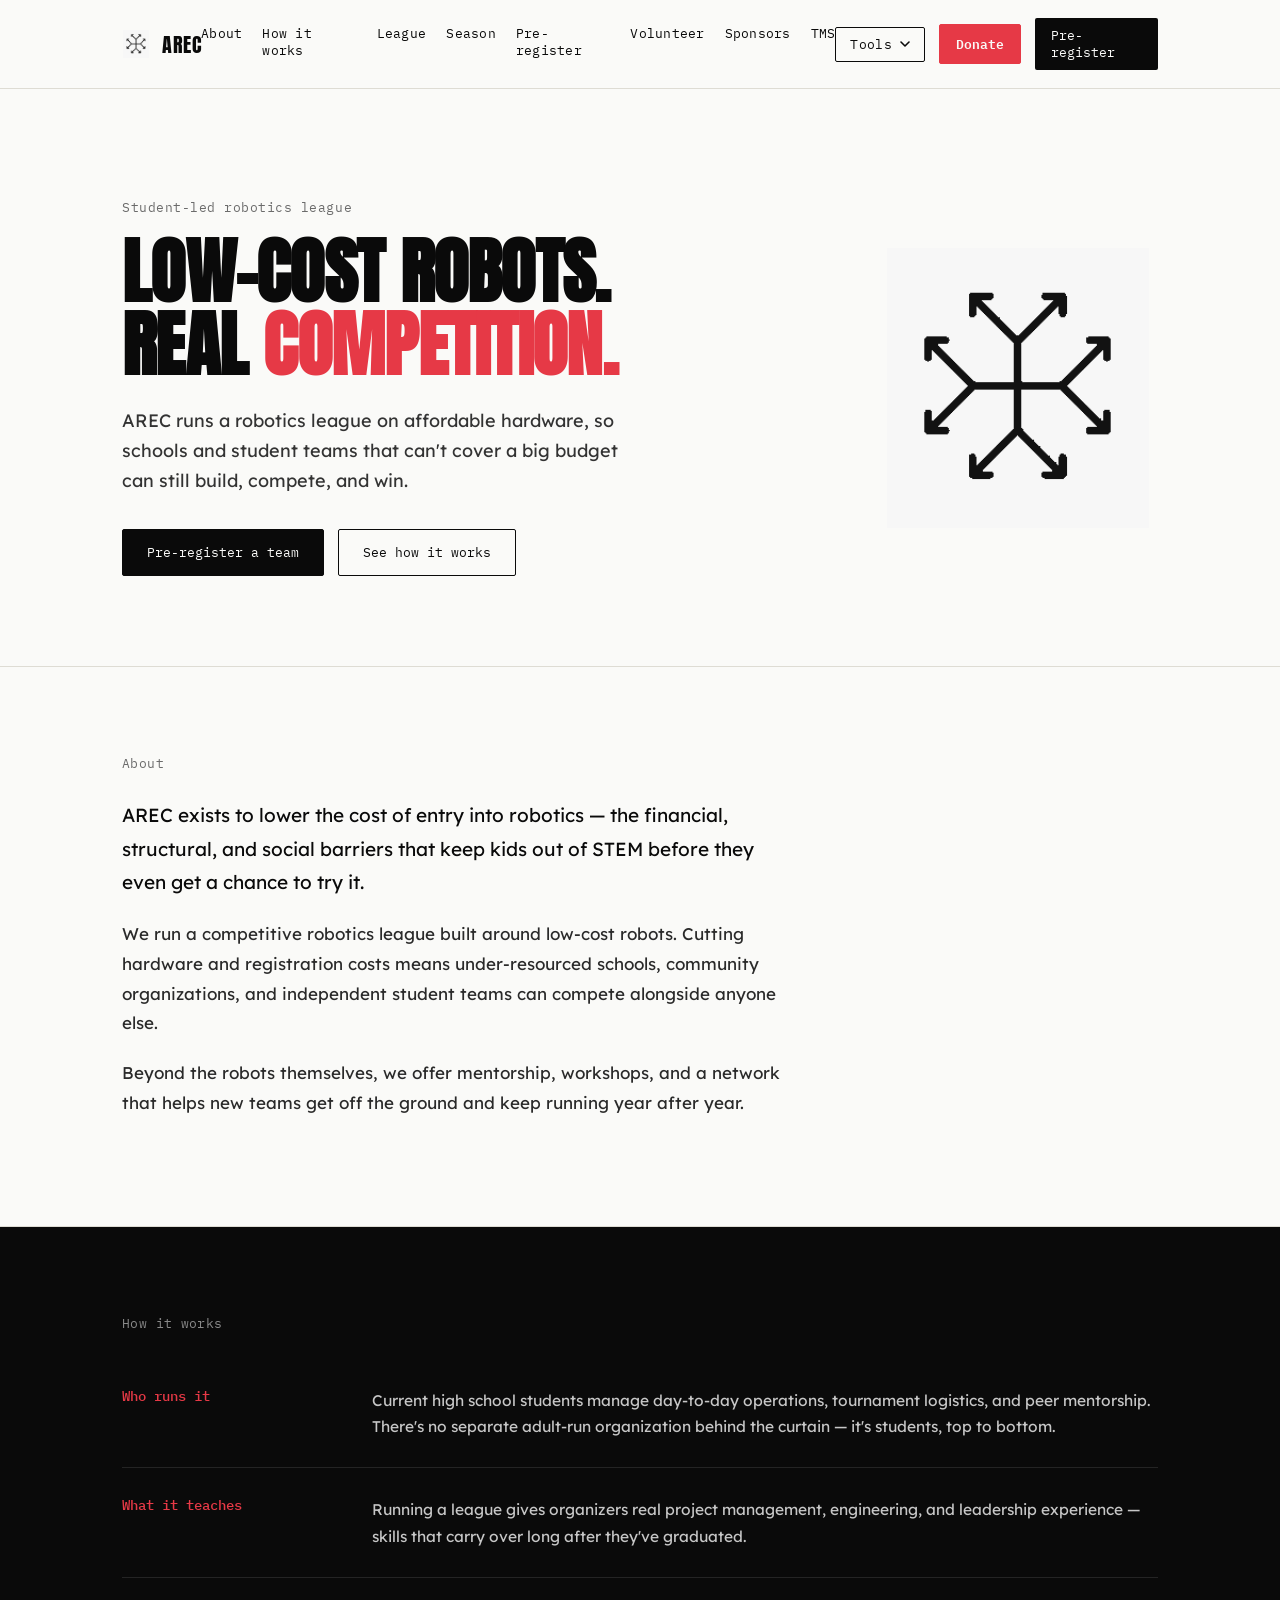
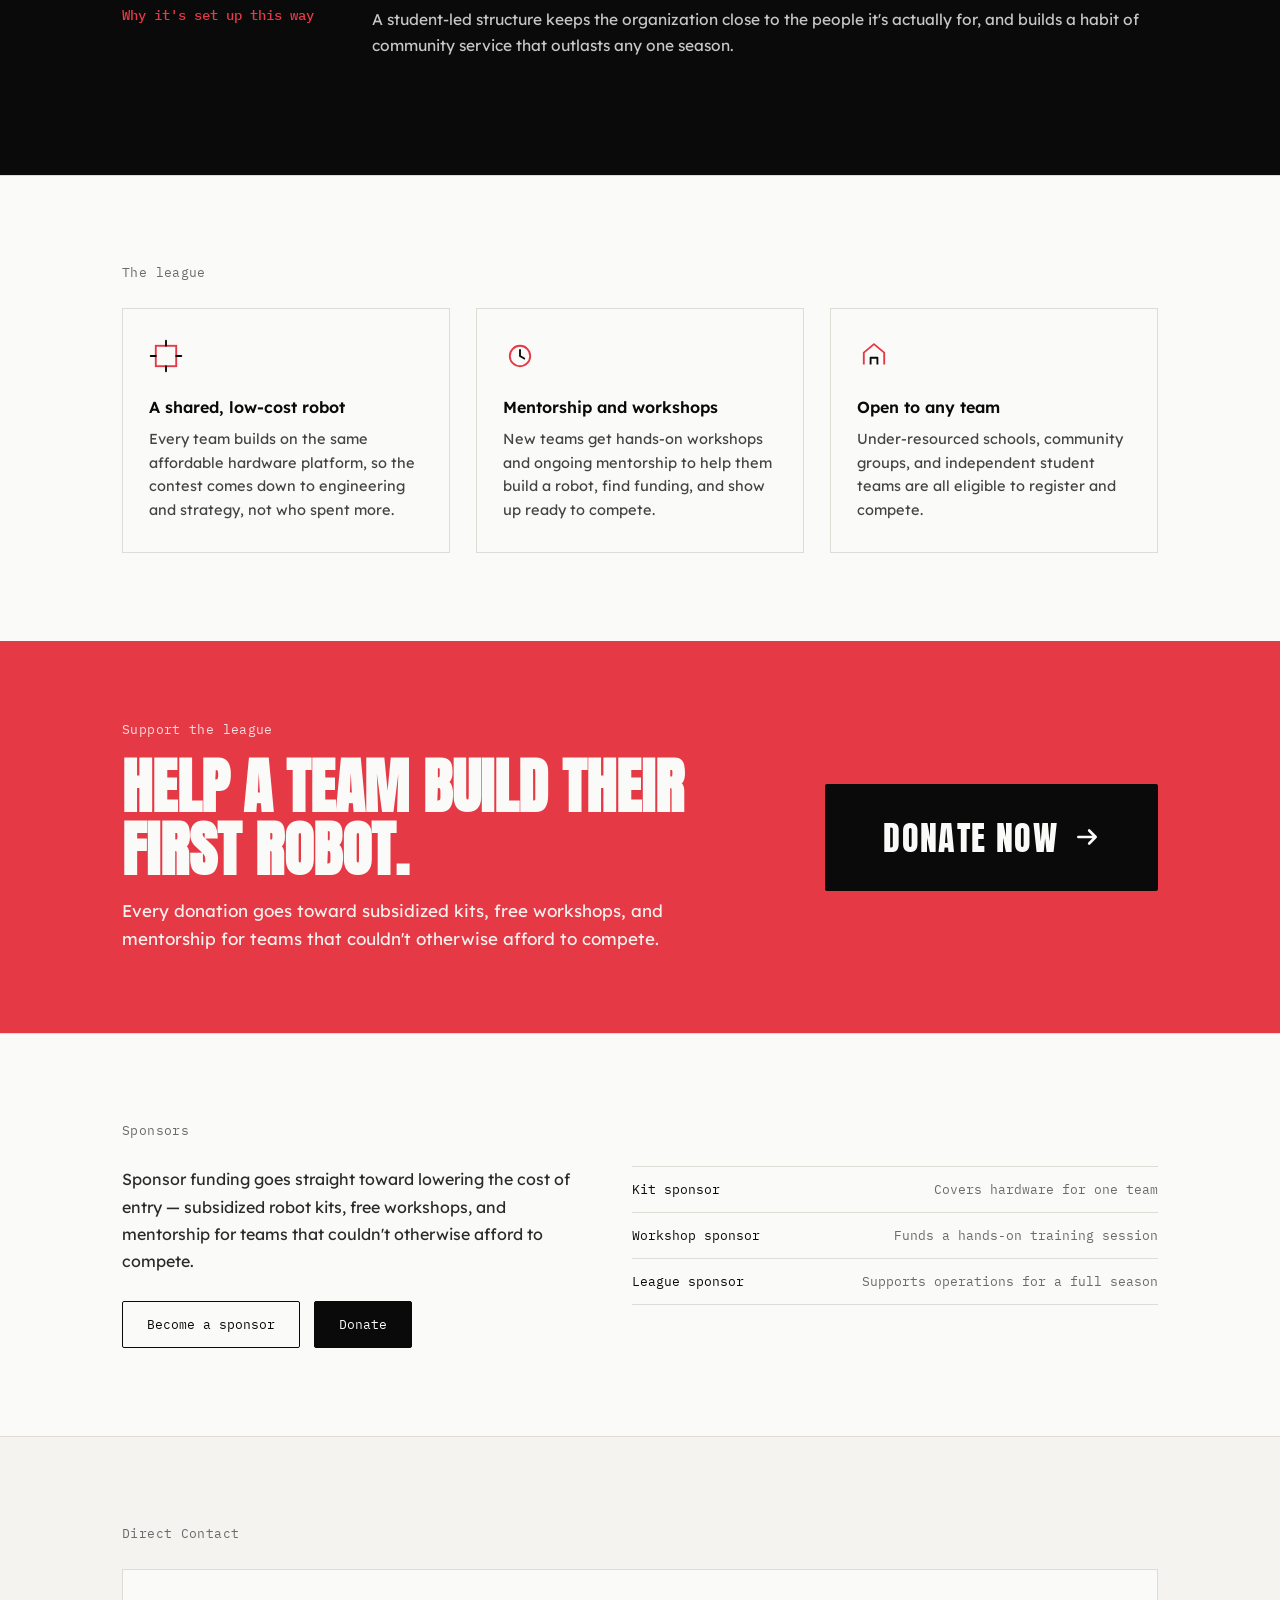
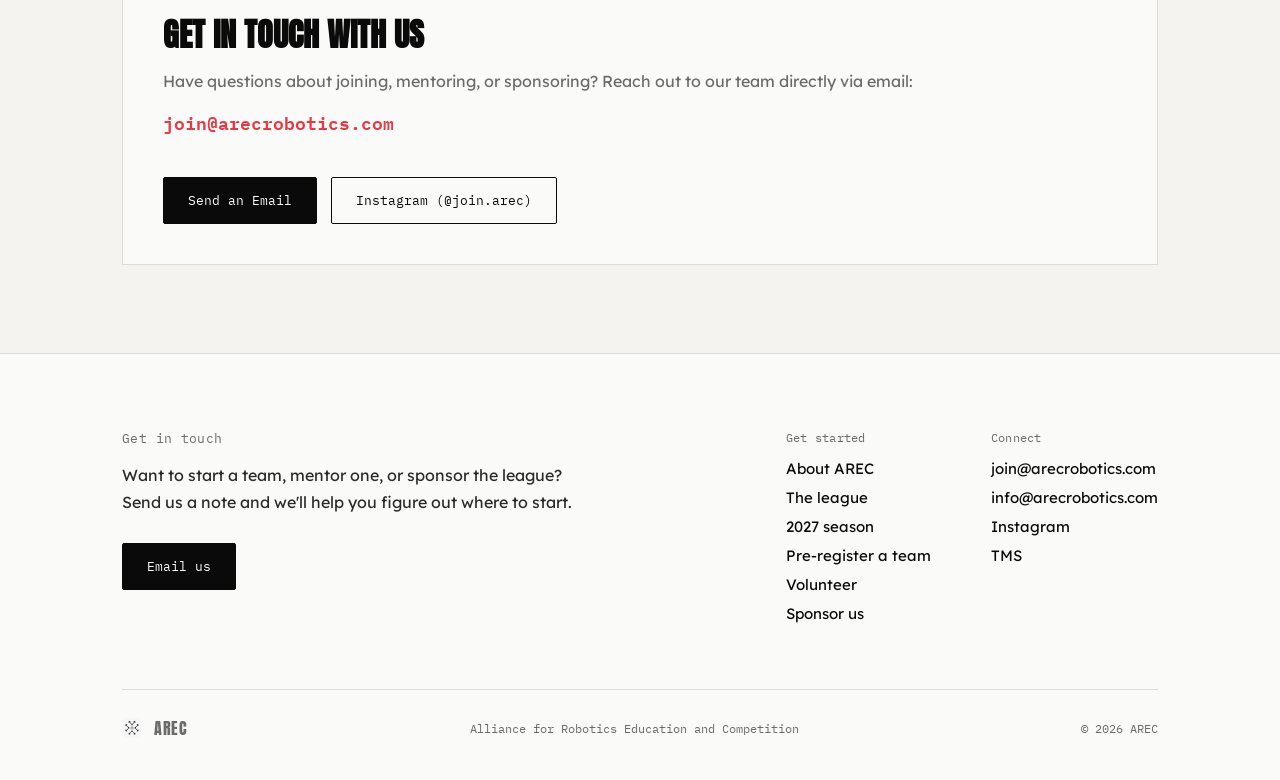
==== index.html @ 063c7ed7 "Website thus far." ====
<!DOCTYPE html>
<html lang="en">
<head>
<meta charset="UTF-8">
<meta name="viewport" content="width=device-width, initial-scale=1.0">
<title>AREC — Alliance for Robotics Education and Competition</title>
<link rel="icon" href="logo.png">
<link rel="preconnect" href="https://fonts.googleapis.com">
<link rel="preconnect" href="https://fonts.gstatic.com" crossorigin>
<link href="https://fonts.googleapis.com/css2?family=Anton&family=IBM+Plex+Mono:wght@400;500;600&family=Lexend:wght@400;500;600;700&display=swap" rel="stylesheet">
<link rel="stylesheet" href="assets/site.css">
</head>
<body>

<header>
  <nav>
    <div class="brand">
      <img src="logo.png" alt="AREC Logo">
      <span>AREC</span>
    </div>
    <div class="navlinks" id="navlinks">
      <a href="#about">About</a>
      <a href="#structure">How it works</a>
      <a href="#league">League</a>
      <a href="game.html">Season</a>
      <a href="register.html">Pre-register</a>
      <a href="volunteer.html">Volunteer</a>
      <a href="#sponsors">Sponsors</a>
      <a href="https://tms.arecrobotics.com/" target="_blank" rel="noopener noreferrer">TMS</a>
    </div>
    <div class="navright">
      <div class="dropdown" id="toolsDropdown">
        <button type="button" class="dropdown-toggle" id="toolsToggle" aria-haspopup="true" aria-expanded="false" aria-controls="toolsMenu">
          Tools
          <svg class="chev" viewBox="0 0 10 10" fill="none" aria-hidden="true"><path d="M1 3l4 4 4-4" stroke="currentColor" stroke-width="1.6" stroke-linecap="round" stroke-linejoin="round"/></svg>
        </button>
        <ul class="dropdown-menu" id="toolsMenu" aria-labelledby="toolsToggle">
          <li>
            <a href="volunteer.html">
              Volunteer with AREC
              <small>volunteer.html</small>
            </a>
          </li>
          <li>
            <a href="https://auth.albt.qzz.io" target="_blank" rel="noopener noreferrer">
              Auth server
              <small>auth.albt.qzz.io</small>
            </a>
          </li>
          <li>
            <a href="https://mail.arecrobotics.com" target="_blank" rel="noopener noreferrer">
              Email
              <small>mail.arecrobotics.com</small>
            </a>
          </li>
          <li>
            <a href="https://hcb.hackclub.com/arec" target="_blank" rel="noopener noreferrer">
              Finances
              <small>HCB!!</small>
            </a>
          </li>
        </ul>
      </div>
      <a class="navdonate" href="https://hcb.hackclub.com/donations/start/arec" target="_blank" rel="noopener noreferrer">Donate</a>
      <a class="navcta" href="register.html">Pre-register</a>
    </div>
    <button type="button" class="navtoggle" id="navToggle" aria-expanded="false" aria-controls="navlinks" aria-label="Menu">
      <svg viewBox="0 0 24 24" fill="none" aria-hidden="true">
        <path class="bar-top" d="M4 8h16" stroke="currentColor" stroke-width="2.2" stroke-linecap="round"/>
        <path class="bar-mid" d="M4 12h16" stroke="currentColor" stroke-width="2.2" stroke-linecap="round"/>
        <path class="bar-bot" d="M4 16h16" stroke="currentColor" stroke-width="2.2" stroke-linecap="round"/>
      </svg>
    </button>
  </nav>
</header>

<section class="hero" style="border-top:none;">
  <div class="hero-content-wrapper">
    <div class="hero-text">
      <div class="kicker">Student-led robotics league</div>
      <h1>Low-cost robots.<br>Real <span class="hl">competition.</span></h1>
      <p>AREC runs a robotics league on affordable hardware, so schools and student teams that can't cover a big budget can still build, compete, and win.</p>
      <div class="cta-row">
        <a href="register.html" class="btn btn-solid">Pre-register a team</a>
        <a href="#league" class="btn btn-outline">See how it works</a>
      </div>
    </div>
    <div class="hero-logo-container">
      <img src="logo.png" alt="AREC Hero Logo">
    </div>
  </div>
</section>

<section id="about">
  <div class="wrap">
    <div class="kicker-sm">About</div>
    <div class="about-copy">
      <p>AREC exists to lower the cost of entry into robotics — the financial, structural, and social barriers that keep kids out of STEM before they even get a chance to try it.</p>
      <p>We run a competitive robotics league built around low-cost robots. Cutting hardware and registration costs means under-resourced schools, community organizations, and independent student teams can compete alongside anyone else.</p>
      <p>Beyond the robots themselves, we offer mentorship, workshops, and a network that helps new teams get off the ground and keep running year after year.</p>
    </div>
  </div>
</section>

<section id="structure" class="structure">
  <div class="wrap">
    <div class="kicker-sm">How it works</div>
    <div class="struct-list">
      <div class="struct-row reveal">
        <h3>Who runs it</h3>
        <p>Current high school students manage day-to-day operations, tournament logistics, and peer mentorship. There's no separate adult-run organization behind the curtain — it's students, top to bottom.</p>
      </div>
      <div class="struct-row reveal">
        <h3>What it teaches</h3>
        <p>Running a league gives organizers real project management, engineering, and leadership experience — skills that carry over long after they've graduated.</p>
      </div>
      <div class="struct-row reveal">
        <h3>Why it's set up this way</h3>
        <p>A student-led structure keeps the organization close to the people it's actually for, and builds a habit of community service that outlasts any one season.</p>
      </div>
    </div>
  </div>
</section>

<section id="league">
  <div class="wrap">
    <div class="kicker-sm">The league</div>
    <div class="league-grid">
      <div class="league-card reveal">
        <svg class="icon" viewBox="0 0 40 40" fill="none"><rect x="8" y="8" width="24" height="24" stroke="#E63946" stroke-width="2.2"/><path d="M20 8V2M20 38v-6M8 20H2M38 20h-6" stroke="#0A0A0A" stroke-width="2.2" stroke-linecap="round"/></svg>
        <h3>A shared, low-cost robot</h3>
        <p>Every team builds on the same affordable hardware platform, so the contest comes down to engineering and strategy, not who spent more.</p>
      </div>
      <div class="league-card reveal">
        <svg class="icon" viewBox="0 0 40 40" fill="none"><circle cx="20" cy="20" r="12" stroke="#E63946" stroke-width="2.2"/><path d="M20 13v7l5 3" stroke="#0A0A0A" stroke-width="2.2" stroke-linecap="round"/></svg>
        <h3>Mentorship and workshops</h3>
        <p>New teams get hands-on workshops and ongoing mentorship to help them build a robot, find funding, and show up ready to compete.</p>
      </div>
      <div class="league-card reveal">
        <svg class="icon" viewBox="0 0 40 40" fill="none"><path d="M8 30V16l12-10 12 10v14" stroke="#E63946" stroke-width="2.2" stroke-linejoin="round"/><path d="M16 30v-8h8v8" stroke="#0A0A0A" stroke-width="2.2" stroke-linejoin="round"/></svg>
        <h3>Open to any team</h3>
        <p>Under-resourced schools, community groups, and independent student teams are all eligible to register and compete.</p>
      </div>
    </div>
  </div>
</section>

<section class="donate-band" id="donate">
  <div class="wrap">
    <div class="donate-inner">
      <div class="donate-copy">
        <div class="kicker-sm">Support the league</div>
        <h2>Help a team build their first robot.</h2>
        <p>Every donation goes toward subsidized kits, free workshops, and mentorship for teams that couldn't otherwise afford to compete.</p>
      </div>
      <a href="https://hcb.hackclub.com/donations/start/arec" target="_blank" rel="noopener noreferrer" class="btn-donate">
        Donate now
        <svg viewBox="0 0 24 24" fill="none" aria-hidden="true"><path d="M4 12h16M14 6l6 6-6 6" stroke="currentColor" stroke-width="2.4" stroke-linecap="round" stroke-linejoin="round"/></svg>
      </a>
    </div>
  </div>
</section>

<section id="sponsors">
  <div class="wrap">
    <div class="kicker-sm">Sponsors</div>
    <div class="sponsor-row">
      <div class="sponsor-copy">
        <p>Sponsor funding goes straight toward lowering the cost of entry — subsidized robot kits, free workshops, and mentorship for teams that couldn't otherwise afford to compete.</p>
        <div class="cta-row">
          <a href="#contact" class="btn btn-outline">Become a sponsor</a>
          <a href="https://hcb.hackclub.com/donations/start/arec" target="_blank" rel="noopener noreferrer" class="btn btn-solid">Donate</a>
        </div>
      </div>
      <ul class="tier-list" style="flex:1;min-width:280px;">
        <li><span>Kit sponsor</span><span>Covers hardware for one team</span></li>
        <li><span>Workshop sponsor</span><span>Funds a hands-on training session</span></li>
        <li><span>League sponsor</span><span>Supports operations for a full season</span></li>
      </ul>
    </div>
  </div>
</section>

<section class="contact-block-section">
  <div class="wrap">
    <div class="kicker-sm">Direct Contact</div>
    <div class="contact-card reveal">
      <div class="contact-card-info">
        <h2>Get in Touch with Us</h2>
        <p>Have questions about joining, mentoring, or sponsoring? Reach out to our team directly via email:</p>
        <div class="contact-email-display">join@arecrobotics.com</div>
      </div>
      <div class="cta-row">
        <a href="mailto:join@arecrobotics.com" class="btn btn-solid">Send an Email</a>
        <a href="https://instagram.com/join.arec" target="_blank" rel="noopener noreferrer" class="btn btn-outline">Instagram (@join.arec)</a>
      </div>
    </div>
  </div>
</section>

<footer id="contact">
  <div class="wrap">
    <div class="foot-top">
      <div class="foot-cta">
        <div class="kicker-sm" style="margin-bottom:0;">Get in touch</div>
        <p>Want to start a team, mentor one, or sponsor the league? Send us a note and we'll help you figure out where to start.</p>
        <div class="cta-row" style="margin-top:26px;">
          <a href="mailto:join@arecrobotics.com" class="btn btn-solid">Email us</a>
        </div>
      </div>
      <div class="foot-links">
        <div class="foot-col">
          <span>Get started</span>
          <a href="#about">About AREC</a>
          <a href="#league">The league</a>
          <a href="game.html">2027 season</a>
          <a href="register.html">Pre-register a team</a>
          <a href="volunteer.html">Volunteer</a>
          <a href="#sponsors">Sponsor us</a>
        </div>
        <div class="foot-col">
          <span>Connect</span>
          <a href="mailto:join@arecrobotics.com">join@arecrobotics.com</a>
          <a href="mailto:info@arecrobotics.com">info@arecrobotics.com</a>
          <a href="https://instagram.com/join.arec" target="_blank" rel="noopener noreferrer">Instagram</a>
          <a href="https://tms.arecrobotics.com/" target="_blank" rel="noopener noreferrer">TMS</a>
        </div>
      </div>
    </div>
    <div class="foot-bottom">
      <div class="brand"><img src="logo.png" alt="AREC Logo" style="width:20px;height:20px;object-fit:contain;"><span style="font-family:var(--display);font-size:16px;">AREC</span></div>
      <span>Alliance for Robotics Education and Competition</span>
      <span>© 2026 AREC</span>
    </div>
  </div>
</footer>

<script>
  // Scroll reveal
  const els = document.querySelectorAll('.reveal');
  const io = new IntersectionObserver((entries)=>{
    entries.forEach(e=>{ if(e.isIntersecting){ e.target.classList.add('in'); io.unobserve(e.target); } });
  }, {threshold:0.15});
  els.forEach(el=>io.observe(el));

  // Volunteer dropdown
  (function(){
    const dd = document.getElementById('toolsDropdown');
    const toggle = document.getElementById('toolsToggle');
    if(!dd || !toggle) return;

    function setOpen(open){
      dd.classList.toggle('open', open);
      toggle.setAttribute('aria-expanded', String(open));
    }

    toggle.addEventListener('click', function(e){
      e.stopPropagation();
      setOpen(!dd.classList.contains('open'));
    });

    // Open on hover for mouse users
    dd.addEventListener('mouseenter', function(){
      if(window.matchMedia('(hover: hover)').matches) setOpen(true);
    });
    dd.addEventListener('mouseleave', function(){
      if(window.matchMedia('(hover: hover)').matches) setOpen(false);
    });

    // Close on outside click
    document.addEventListener('click', function(e){
      if(!dd.contains(e.target)) setOpen(false);
    });

    // Close on Escape, return focus to the button
    document.addEventListener('keydown', function(e){
      if(e.key === 'Escape' && dd.classList.contains('open')){
        setOpen(false);
        toggle.focus();
      }
    });

    // Close when focus leaves the dropdown (keyboard tabbing)
    dd.addEventListener('focusout', function(e){
      if(!dd.contains(e.relatedTarget)) setOpen(false);
    });
  })();

  // Mobile nav toggle
  (function(){
    const btn = document.getElementById('navToggle');
    const links = document.getElementById('navlinks');
    if(!btn || !links) return;
    function setOpen(open){
      links.classList.toggle('open', open);
      btn.setAttribute('aria-expanded', String(open));
    }
    btn.addEventListener('click', function(e){
      e.stopPropagation();
      setOpen(!links.classList.contains('open'));
    });
    document.addEventListener('click', function(e){
      if(!links.contains(e.target) && !btn.contains(e.target)) setOpen(false);
    });
    document.addEventListener('keydown', function(e){
      if(e.key === 'Escape' && links.classList.contains('open')){
        setOpen(false);
        btn.focus();
      }
    });
    links.addEventListener('click', function(e){
      if(e.target.closest('a')) setOpen(false);
    });
  })();
</script>

</body>
</html>
---- assets/site.css ----
/* AREC — shared site styles
   Extracted from the original inline <style> in index.html so every page uses one design system. */

:root{
  --ink:#0A0A0A;
  --paper:#FAFAF8;
  --accent:#E63946;
  --accent-dim:#B51A24;
  --grey:#6B6B6B;
  --line:#DEDCD4;
  --mono: 'IBM Plex Mono', monospace;
  --display: 'Anton', sans-serif;
  --body: 'Lexend', sans-serif;
}
*{margin:0;padding:0;box-sizing:border-box;}
html{scroll-behavior:smooth;}
body{
  background:var(--paper);
  color:var(--ink);
  font-family:var(--body);
  overflow-x:hidden;
}
a{color:inherit;text-decoration:none;}
::selection{background:var(--accent);color:var(--paper);}

@media (prefers-reduced-motion: reduce){
  *{animation-duration:0.01ms !important; animation-iteration-count:1 !important; transition-duration:0.01ms !important; scroll-behavior:auto !important;}
}

.wrap{max-width:1100px;margin:0 auto;padding:0 32px;}

header{
  position:sticky;top:0;z-index:50;
  background:rgba(250,250,248,0.9);
  backdrop-filter:blur(8px);
  border-bottom:1px solid var(--line);
}
nav{
  display:flex;align-items:center;justify-content:space-between;
  padding:18px 32px;max-width:1100px;margin:0 auto;
}
.brand{display:flex;align-items:center;gap:12px;}
.brand img{width:28px;height:28px;object-fit:contain;}
.brand span{font-family:var(--display);font-size:20px;letter-spacing:0.5px;}
.navlinks{display:flex;gap:20px;font-family:var(--mono);font-size:13px;letter-spacing:0.02em;}
.navlinks a{position:relative;padding-bottom:4px;}
.navlinks a::after{content:"";position:absolute;left:0;bottom:0;width:0;height:2px;background:var(--accent);transition:width .25s ease;}
.navlinks a:hover::after{width:100%;}
.navlinks a[aria-current="page"]{color:var(--accent-dim);}
.navlinks a[aria-current="page"]::after{width:100%;background:var(--accent);}
.navlinks a:focus-visible, a:focus-visible, button:focus-visible{outline:2px solid var(--accent);outline-offset:3px;}
.navright{display:flex;align-items:center;gap:14px;}
.navcta{
  font-family:var(--mono);font-size:13px;
  background:var(--ink);color:var(--paper);padding:9px 16px;border-radius:2px;
  transition:background .2s ease;
}
.navcta:hover{background:var(--accent);}
.navdonate{
  font-family:var(--mono);font-size:13px;font-weight:600;
  background:var(--accent);color:var(--paper);
  border:1px solid var(--accent);border-radius:2px;
  padding:8px 16px;
  transition:background .2s ease, border-color .2s ease;
}
.navdonate:hover{background:var(--accent-dim);border-color:var(--accent-dim);}

/* Volunteer dropdown */
.dropdown{position:relative;}
.dropdown-toggle{
  font-family:var(--mono);font-size:13px;letter-spacing:0.02em;
  background:transparent;color:var(--ink);
  border:1px solid var(--ink);border-radius:2px;
  padding:8px 14px;cursor:pointer;
  display:inline-flex;align-items:center;gap:8px;
  transition:border-color .2s ease, color .2s ease;
}
.dropdown-toggle:hover,
.dropdown.open .dropdown-toggle{border-color:var(--accent);color:var(--accent-dim);}
.dropdown-toggle .chev{
  width:10px;height:10px;transition:transform .2s ease;
}
.dropdown.open .dropdown-toggle .chev{transform:rotate(180deg);}
.dropdown-menu{
  position:absolute;right:0;top:calc(100% + 8px);
  min-width:230px;list-style:none;
  background:var(--paper);
  border:1px solid var(--line);border-radius:2px;
  box-shadow:0 12px 28px rgba(10,10,10,0.1);
  padding:6px 0;
  opacity:0;visibility:hidden;transform:translateY(-6px);
  transition:opacity .2s ease, transform .2s ease, visibility .2s;
  z-index:60;
}
.dropdown.open .dropdown-menu{opacity:1;visibility:visible;transform:translateY(0);}
.dropdown-menu a{
  display:block;padding:12px 18px;
  font-family:var(--mono);font-size:13px;
  transition:background .15s ease, color .15s ease;
}
.dropdown-menu a small{
  display:block;margin-top:3px;
  font-size:11.5px;color:var(--grey);
}
.dropdown-menu a:hover,
.dropdown-menu a:focus-visible{background:var(--ink);color:var(--paper);outline-offset:-2px;}
.dropdown-menu a:hover small,
.dropdown-menu a:focus-visible small{color:#bdbdbd;}

/* Mobile nav toggle */
.navtoggle{
  display:none;
  background:transparent;color:var(--ink);
  border:1px solid var(--ink);border-radius:2px;
  padding:9px 10px;cursor:pointer;line-height:0;
  transition:border-color .2s ease, color .2s ease;
}
.navtoggle:hover{border-color:var(--accent);color:var(--accent-dim);}
.navtoggle svg{width:18px;height:18px;}
.navtoggle svg path{transform-origin:center;transition:transform .2s ease, opacity .2s ease;}
.navtoggle[aria-expanded="true"] svg .bar-mid{opacity:0;}
.navtoggle[aria-expanded="true"] svg .bar-top{transform:translateY(5px) rotate(45deg);}
.navtoggle[aria-expanded="true"] svg .bar-bot{transform:translateY(-5px) rotate(-45deg);}

@media (max-width:980px){
  .navlinks{gap:18px;font-size:12px;}
}
@media (max-width:820px){
  nav{justify-content:flex-start;gap:10px;}
  .navright{margin-left:auto;}
  .navlinks{
    display:none;
    position:absolute;top:100%;left:0;right:0;
    flex-direction:column;gap:0;
    background:var(--paper);
    border-bottom:1px solid var(--line);
    box-shadow:0 14px 26px rgba(10,10,10,0.09);
    padding:4px 0;
    z-index:55;
  }
  .navlinks.open{display:flex;}
  .navlinks a{padding:15px 24px;font-size:13.5px;border-bottom:1px solid var(--line);}
  .navlinks a:last-child{border-bottom:none;}
  .navlinks a::after{display:none;}
  .navlinks a[aria-current="page"]{background:#f1efe9;}
  .navtoggle{display:inline-flex;align-items:center;justify-content:center;}
}
@media (max-width:520px){
  nav{padding:14px 18px;}
  .navright{gap:8px;}
  .navcta{padding:8px 12px;}
  .dropdown-toggle{padding:7px 10px;}
  .navdonate{display:none;}
}

.hero{
  position:relative;
  padding:110px 32px 90px;
  display:flex;align-items:center;justify-content:space-between;gap:60px;
  max-width:1100px;margin:0 auto;
  overflow:hidden;
}
.hero-content-wrapper {
  display: flex;
  align-items: center;
  justify-content: space-between;
  gap: 50px;
  width: 100%;
}
.hero-text{max-width:600px;position:relative;z-index:2;}
.hero-logo-container {
  display: flex;
  align-items: center;
  justify-content: center;
  flex-shrink: 0;
}
.hero-logo-container img {
  width: 280px;
  height: 280px;
  object-fit: contain;
}
.kicker{
  font-family:var(--mono);font-size:13px;letter-spacing:.04em;
  color:var(--grey);margin-bottom:20px;
}
h1{
  font-family:var(--display);
  font-size:clamp(38px,5.6vw,72px);
  line-height:1.02;
  letter-spacing:-0.01em;
  text-transform:uppercase;
  margin-bottom:24px;
}
h1 .hl{color:var(--accent);}
.hero p{font-size:18px;line-height:1.65;color:#333;max-width:500px;margin-bottom:34px;}
.cta-row{display:flex;gap:14px;flex-wrap:wrap;}
.btn{
  font-family:var(--mono);font-size:13px;
  padding:14px 24px;border-radius:2px;display:inline-flex;align-items:center;gap:10px;
  transition:transform .2s ease, background .2s ease, color .2s ease, border-color .2s ease;
  border:1px solid var(--ink);
}
.btn-solid{background:var(--ink);color:var(--paper);}
.btn-solid:hover{background:var(--accent);border-color:var(--accent);}
.btn-outline{background:transparent;color:var(--ink);}
.btn-outline:hover{border-color:var(--accent);color:var(--accent-dim);}

@media (max-width:900px){
  .hero-content-wrapper{flex-direction:column;align-items:flex-start;}
  .hero{padding-top:70px;}
  .hero-logo-container img{width:180px;height:180px;}
}

section{padding:88px 0;border-top:1px solid var(--line);}
.kicker-sm{
  font-family:var(--mono);font-size:12.5px;letter-spacing:.03em;color:var(--grey);
  margin-bottom:28px;
}

.about-copy p{font-size:17px;line-height:1.75;color:#2a2a2a;margin-bottom:20px;max-width:680px;}
.about-copy p:first-child{font-size:19px;color:var(--ink);}

.structure{background:var(--ink);color:var(--paper);}
.structure .kicker-sm{color:#8a8a8a;}
.struct-list{display:flex;flex-direction:column;gap:0;}
.struct-row{
  display:grid;grid-template-columns:220px 1fr;gap:30px;
  padding:28px 0;border-top:1px solid #242424;
}
.struct-row:first-child{border-top:none;}
.struct-row h3{font-family:var(--mono);font-size:14px;color:var(--accent);font-weight:500;}
.struct-row p{font-size:15.5px;line-height:1.7;color:#c7c7c7;}
@media (max-width:700px){.struct-row{grid-template-columns:1fr;gap:10px;}}

.league-grid{display:grid;grid-template-columns:repeat(3,1fr);gap:26px;}
.league-card{
  border:1px solid var(--line);padding:30px 26px;position:relative;
  transition:border-color .2s ease, transform .2s ease;
}
.league-card:hover{border-color:var(--accent);transform:translateY(-3px);}
.league-card .icon{width:34px;height:34px;margin-bottom:20px;}
.league-card h3{font-weight:600;font-size:16px;margin-bottom:10px;}
.league-card p{font-size:14.5px;line-height:1.65;color:#444;}
@media (max-width:900px){.league-grid{grid-template-columns:1fr;}}

.sponsor-row{
  display:flex;justify-content:space-between;align-items:flex-start;gap:50px;flex-wrap:wrap;
}
.sponsor-copy{max-width:460px;}
.sponsor-copy p{font-size:16px;line-height:1.7;color:#2a2a2a;margin-bottom:26px;}
.tier-list{font-family:var(--mono);font-size:13px;}
.tier-list li{list-style:none;padding:14px 0;border-top:1px solid var(--line);display:flex;justify-content:space-between;gap:20px;}
.tier-list li:last-child{border-bottom:1px solid var(--line);}
.tier-list span:last-child{color:var(--grey);text-align:right;}

/* Big donate band */
.donate-band{
  background:var(--accent);color:var(--paper);
  border-top:none;padding:80px 0;
}
.donate-inner{
  display:flex;align-items:center;justify-content:space-between;gap:40px;flex-wrap:wrap;
}
.donate-copy{max-width:600px;}
.donate-copy .kicker-sm{color:rgba(250,250,248,0.85);margin-bottom:18px;}
.donate-copy h2{
  font-family:var(--display);
  font-size:clamp(36px,5vw,60px);
  line-height:1.05;text-transform:uppercase;
  margin-bottom:16px;
}
.donate-copy p{font-size:17px;line-height:1.65;color:rgba(250,250,248,0.95);}
.btn-donate{
  font-family:var(--display);
  font-size:clamp(24px,3vw,34px);
  letter-spacing:0.04em;text-transform:uppercase;
  background:var(--ink);color:var(--paper);
  border:2px solid var(--ink);border-radius:2px;
  padding:26px 56px;
  display:inline-flex;align-items:center;gap:16px;
  transition:background .2s ease, color .2s ease, transform .2s ease;
}
.btn-donate:hover{background:var(--paper);color:var(--ink);border-color:var(--paper);transform:translateY(-3px);}
.btn-donate:focus-visible{outline:3px solid var(--paper);outline-offset:4px;}
.btn-donate svg{width:26px;height:26px;transition:transform .2s ease;}
.btn-donate:hover svg{transform:translateX(4px);}
@media (max-width:700px){
  .donate-band{padding:60px 0;}
  .btn-donate{width:100%;justify-content:center;padding:22px 24px;}
}

/* Contact Block Styling */
.contact-block-section {
  background: #f4f3ef;
}
.contact-card {
  border: 1px solid var(--line);
  background: var(--paper);
  padding: 40px;
  display: flex;
  justify-content: space-between;
  align-items: center;
  gap: 40px;
  flex-wrap: wrap;
}
.contact-card-info h2 {
  font-family: var(--display);
  font-size: 32px;
  text-transform: uppercase;
  margin-bottom: 12px;
}
.contact-card-info p {
  font-size: 16px;
  color: var(--grey);
  margin-bottom: 16px;
}
.contact-email-display {
  font-family: var(--mono);
  font-size: 18px;
  font-weight: 600;
  color: var(--accent);
}

footer{border-top:1px solid var(--line);padding:76px 0 40px;}
.foot-top{display:flex;justify-content:space-between;gap:40px;flex-wrap:wrap;margin-bottom:56px;}
.foot-cta{max-width:520px;}
.foot-cta p{margin-top:16px;font-size:16px;line-height:1.7;color:#2a2a2a;max-width:460px;}
.foot-links{display:flex;gap:60px;flex-wrap:wrap;}
.foot-col span{font-family:var(--mono);font-size:12px;color:var(--grey);letter-spacing:.02em;display:block;margin-bottom:14px;}
.foot-col a{display:block;font-size:15px;margin-bottom:10px;}
.foot-col a:hover{color:var(--accent-dim);}
.foot-bottom{
  display:flex;justify-content:space-between;align-items:center;flex-wrap:wrap;gap:14px;
  padding-top:26px;border-top:1px solid var(--line);
  font-family:var(--mono);font-size:12px;color:var(--grey);
}

.reveal{opacity:0;transform:translateY(16px);transition:opacity .6s ease, transform .6s ease;}
.reveal.in{opacity:1;transform:translateY(0);}

/* ============================================================
   SUBPAGE SHARED COMPONENTS
   ============================================================ */

.page-hero{
  padding:84px 0 64px;
  border-top:none;
}
.page-hero h1{
  font-size:clamp(34px,5vw,60px);
  margin-bottom:22px;
}
.page-hero .lede{
  font-size:18px;line-height:1.7;color:#333;max-width:660px;margin-bottom:32px;
}
.page-hero .lede strong{color:var(--ink);}
.page-meta{
  display:flex;gap:34px;flex-wrap:wrap;
  font-family:var(--mono);font-size:12.5px;color:var(--grey);
  margin-top:26px;
}
.page-meta b{color:var(--accent);font-weight:600;}

/* Section headings on subpages */
.sec-title{
  font-family:var(--display);
  font-size:clamp(28px,3.4vw,42px);
  text-transform:uppercase;line-height:1.08;margin-bottom:14px;
}
.sec-lede{font-size:16.5px;line-height:1.7;color:#333;max-width:660px;margin-bottom:36px;}

/* Two-column split used by several subpages */
.split{
  display:grid;grid-template-columns:1fr 1fr;gap:60px;align-items:start;
}
.split.narrow-left{grid-template-columns:0.85fr 1.15fr;}
@media (max-width:880px){
  .split,.split.narrow-left{grid-template-columns:1fr;gap:34px;}
}

/* Card panel */
.panel{
  border:1px solid var(--line);
  background:var(--paper);
  padding:34px 30px;
}
.panel h3{font-size:17px;font-weight:600;margin-bottom:10px;}
.panel p{font-size:14.5px;line-height:1.7;color:#444;}
.panel .panel-tag{
  font-family:var(--mono);font-size:11.5px;letter-spacing:.04em;
  color:var(--accent);text-transform:uppercase;display:block;margin-bottom:12px;
}

/* Numbered steps */
.steps{counter-reset:step;display:flex;flex-direction:column;gap:0;}
.step{
  counter-increment:step;
  display:grid;grid-template-columns:86px 1fr;gap:26px;
  padding:32px 0;border-top:1px solid var(--line);
}
.step:first-child{border-top:none;padding-top:0;}
.step-num{
  font-family:var(--display);
  font-size:52px;line-height:1;color:var(--line);
  transition:color .25s ease;
}
.step:hover .step-num{color:var(--accent);}
.step h3{font-size:19px;font-weight:600;margin-bottom:10px;}
.step p{font-size:15.5px;line-height:1.7;color:#333;max-width:640px;margin-bottom:16px;}
.step .step-actions{display:flex;gap:12px;flex-wrap:wrap;}
.step code{
  font-family:var(--mono);font-size:13.5px;background:#f1efe9;
  padding:2px 7px;border-radius:2px;color:var(--accent-dim);
}
@media (max-width:640px){
  .step{grid-template-columns:1fr;gap:10px;}
  .step-num{font-size:40px;}
}

/* Callout / note box */
.note{
  border:1px solid var(--line);
  border-left:3px solid var(--accent);
  background:#f4f3ef;
  padding:22px 26px;
  font-size:14.5px;line-height:1.7;color:#2a2a2a;
}
.note strong{font-family:var(--mono);font-size:12.5px;color:var(--accent-dim);display:block;margin-bottom:7px;letter-spacing:.03em;}

/* Timeline */
.timeline{position:relative;padding-left:0;}
.timeline::before{
  content:"";position:absolute;left:93px;top:8px;bottom:8px;width:1px;background:var(--line);
}
.tl-item{
  position:relative;display:grid;grid-template-columns:78px 1fr;gap:36px;
  padding:26px 0;
}
.tl-date{
  font-family:var(--mono);font-size:13px;font-weight:600;color:var(--accent);
  padding-top:3px;text-align:right;letter-spacing:.02em;
}
.tl-dot{
  position:absolute;left:88px;top:34px;width:11px;height:11px;border-radius:50%;
  background:var(--paper);border:2px solid var(--accent);
}
.tl-body h3{font-size:17.5px;font-weight:600;margin-bottom:8px;}
.tl-body p{font-size:15px;line-height:1.7;color:#3a3a3a;max-width:620px;}
.tl-body .tl-badge{
  display:inline-block;font-family:var(--mono);font-size:11px;letter-spacing:.04em;
  text-transform:uppercase;border:1px solid var(--line);padding:4px 9px;border-radius:2px;
  color:var(--grey);margin-bottom:12px;
}
.tl-item.is-key .tl-badge{border-color:var(--accent);color:var(--accent);}
.tl-item.is-key .tl-dot{background:var(--accent);}
@media (max-width:760px){
  .timeline::before{left:6px;}
  .tl-dot{left:1px;top:34px;}
  .tl-item{grid-template-columns:1fr;gap:8px;padding-left:28px;}
  .tl-date{text-align:left;}
}

/* Role grid */
.role-grid{display:grid;grid-template-columns:repeat(3,1fr);gap:20px;}
.role-grid.two{grid-template-columns:repeat(2,1fr);}
.role-card{
  border:1px solid var(--line);padding:26px 24px;
  transition:border-color .2s ease, transform .2s ease;
}
.role-card:hover{border-color:var(--accent);transform:translateY(-3px);}
.role-card h4{font-size:15.5px;font-weight:600;margin-bottom:8px;}
.role-card p{font-size:13.5px;line-height:1.65;color:#444;}
.role-card .role-tag{
  font-family:var(--mono);font-size:10.5px;letter-spacing:.05em;text-transform:uppercase;
  color:var(--accent);display:block;margin-bottom:10px;
}
@media (max-width:900px){.role-grid,.role-grid.two{grid-template-columns:1fr;}}

/* List of quick facts */
.fact-list{display:flex;flex-direction:column;}
.fact-list li{
  list-style:none;display:flex;justify-content:space-between;gap:24px;flex-wrap:wrap;
  padding:15px 0;border-top:1px solid var(--line);font-family:var(--mono);font-size:13px;
}
.fact-list li:last-child{border-bottom:1px solid var(--line);}
.fact-list li span:last-child{color:var(--grey);text-align:right;}

/* CTA strip under subpages */
.strip{
  background:var(--ink);color:var(--paper);border-top:none;padding:72px 0;
}
.strip-inner{display:flex;align-items:center;justify-content:space-between;gap:40px;flex-wrap:wrap;}
.strip-copy{max-width:560px;}
.strip-copy h2{
  font-family:var(--display);font-size:clamp(30px,4vw,46px);
  text-transform:uppercase;line-height:1.06;margin-bottom:14px;
}
.strip-copy p{font-size:16px;line-height:1.7;color:#bdbdbd;}
.strip .btn-solid{background:var(--accent);border-color:var(--accent);color:var(--paper);}
.strip .btn-solid:hover{background:var(--paper);color:var(--ink);border-color:var(--paper);}
.strip .btn-outline{border-color:#3a3a3a;color:var(--paper);}
.strip .btn-outline:hover{border-color:var(--accent);color:var(--accent);}

/* ============================================================
   3D GAME PIECE VIEWER
   ============================================================ */
.viewer-shell{
  border:1px solid var(--line);
  background:linear-gradient(180deg,#ffffff 0%,#f4f3ef 100%);
  position:relative;
  overflow:hidden;
}
.viewer-stage{position:relative;width:100%;height:560px;}
@media (max-width:700px){.viewer-stage{height:400px;}}
.viewer-stage canvas{display:block;width:100%;height:100%;touch-action:none;cursor:grab;}
.viewer-stage canvas:active{cursor:grabbing;}

.viewer-status{
  position:absolute;left:18px;top:16px;
  font-family:var(--mono);font-size:11.5px;letter-spacing:.03em;
  background:rgba(10,10,10,0.82);color:var(--paper);
  padding:7px 12px;border-radius:2px;
  display:flex;align-items:center;gap:9px;
  pointer-events:none;
}
.viewer-status .dot{
  width:7px;height:7px;border-radius:50%;background:var(--accent);
  animation:pulse 1.4s ease-in-out infinite;
}
.viewer-status.ready .dot{background:#3ddc84;animation:none;}
.viewer-status.error .dot{background:#ffb020;}
@keyframes pulse{0%,100%{opacity:1;}50%{opacity:.25;}}

.viewer-hint{
  position:absolute;right:18px;top:16px;
  font-family:var(--mono);font-size:11.5px;color:var(--grey);
  background:rgba(250,250,248,0.9);border:1px solid var(--line);
  padding:7px 12px;border-radius:2px;pointer-events:none;
}
@media (max-width:700px){.viewer-hint{display:none;}}

.viewer-toolbar{
  display:flex;align-items:center;gap:10px;flex-wrap:wrap;
  padding:14px 18px;border-top:1px solid var(--line);background:var(--paper);
}
.viewer-btn{
  font-family:var(--mono);font-size:12.5px;
  background:var(--paper);color:var(--ink);
  border:1px solid var(--ink);border-radius:2px;
  padding:9px 15px;cursor:pointer;
  display:inline-flex;align-items:center;gap:8px;
  transition:background .18s ease,color .18s ease,border-color .18s ease;
}
.viewer-btn:hover{background:var(--ink);color:var(--paper);}
.viewer-btn[aria-pressed="true"]{background:var(--accent);border-color:var(--accent);color:var(--paper);}
.viewer-btn svg{width:13px;height:13px;}
.viewer-spacer{flex:1;}
.viewer-note{
  font-family:var(--mono);font-size:11.5px;color:var(--grey);
  padding:14px 18px;border-top:1px solid var(--line);
}
.viewer-note a{color:var(--accent-dim);text-decoration:underline;text-underline-offset:3px;}
.viewer-note a:hover{color:var(--accent);}

.viewer-fallback-note{
  display:none;
  font-family:var(--mono);font-size:12px;color:#7a5a00;background:#fdf3d6;
  border:1px solid #e8d08a;border-radius:2px;padding:10px 14px;margin:0 18px 16px;
}
.viewer-fallback-note.show{display:block;}

/* ============================================================
   MISC
   ============================================================ */
.pill-row{display:flex;gap:10px;flex-wrap:wrap;}
.pill{
  font-family:var(--mono);font-size:12px;
  border:1px solid var(--line);border-radius:999px;padding:7px 14px;color:#333;
}
.pill.tba{border-color:var(--accent);color:var(--accent-dim);}

.link-list{display:flex;flex-direction:column;gap:0;}
.link-list li{
  list-style:none;border-top:1px solid var(--line);
}
.link-list li:last-child{border-bottom:1px solid var(--line);}
.link-list a{
  display:flex;justify-content:space-between;align-items:center;gap:20px;
  padding:16px 2px;font-size:15.5px;transition:color .18s ease,padding-left .18s ease;
}
.link-list a:hover{color:var(--accent-dim);padding-left:8px;}
.link-list a small{font-family:var(--mono);font-size:12px;color:var(--grey);}
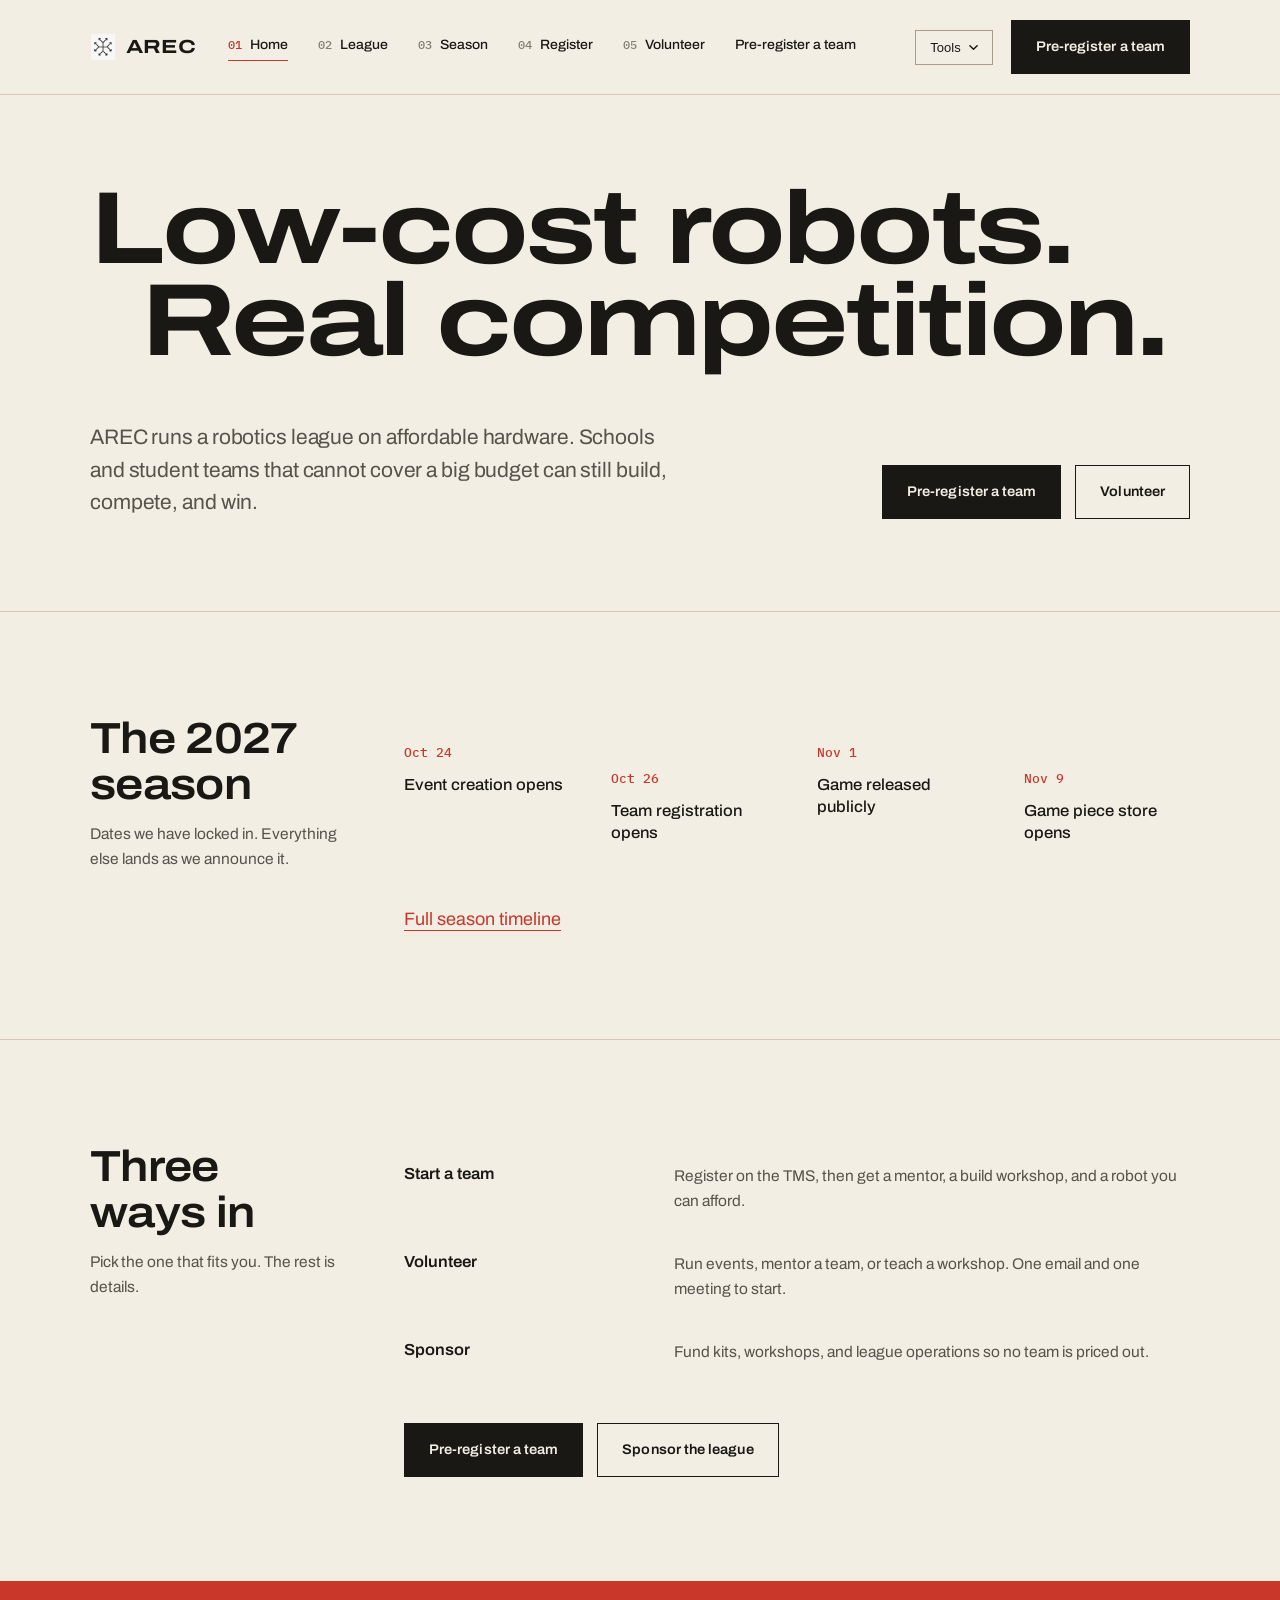
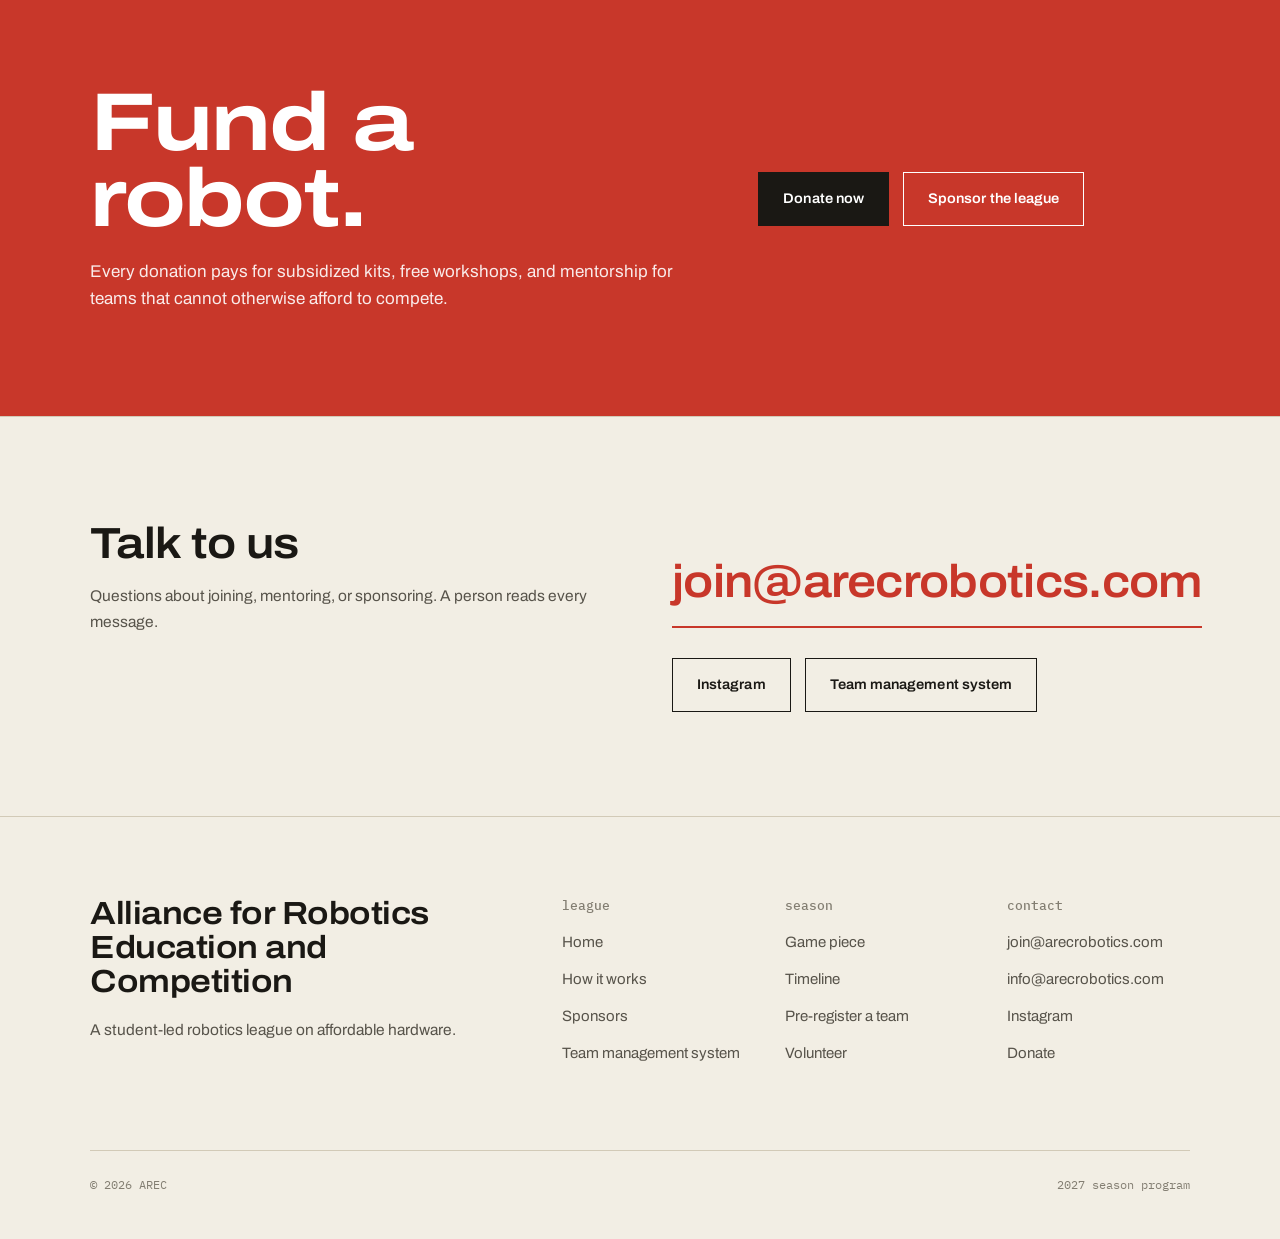
==== commit 671318c0: "Rebuild the site as a five page 2027 season program Split the homepage into a real home page and a l" ====
--- a/index.html
+++ b/index.html
@@ -3,30 +3,30 @@
 <head>
 <meta charset="UTF-8">
 <meta name="viewport" content="width=device-width, initial-scale=1.0">
-<title>AREC — Alliance for Robotics Education and Competition</title>
+<title>AREC | Alliance for Robotics Education and Competition</title>
+<meta name="description" content="AREC runs a robotics league on affordable hardware, so schools and student teams that cannot cover a big budget can still build, compete, and win.">
 <link rel="icon" href="logo.png">
 <link rel="preconnect" href="https://fonts.googleapis.com">
 <link rel="preconnect" href="https://fonts.gstatic.com" crossorigin>
-<link href="https://fonts.googleapis.com/css2?family=Anton&family=IBM+Plex+Mono:wght@400;500;600&family=Lexend:wght@400;500;600;700&display=swap" rel="stylesheet">
+<link href="https://fonts.googleapis.com/css2?family=Archivo:wdth,wght@62..125,100..900&family=IBM+Plex+Mono:wght@400;500;600&display=swap" rel="stylesheet">
 <link rel="stylesheet" href="assets/site.css">
+<script>document.documentElement.classList.add('js');</script>
 </head>
 <body>
 
 <header>
   <nav>
-    <div class="brand">
-      <img src="logo.png" alt="AREC Logo">
+    <a class="brand" href="index.html">
+      <img src="logo.png" alt="AREC logo">
       <span>AREC</span>
-    </div>
+    </a>
     <div class="navlinks" id="navlinks">
-      <a href="#about">About</a>
-      <a href="#structure">How it works</a>
-      <a href="#league">League</a>
-      <a href="game.html">Season</a>
-      <a href="register.html">Pre-register</a>
-      <a href="volunteer.html">Volunteer</a>
-      <a href="#sponsors">Sponsors</a>
-      <a href="https://tms.arecrobotics.com/" target="_blank" rel="noopener noreferrer">TMS</a>
+      <a href="index.html" aria-current="page"><span class="n">01</span>Home</a>
+      <a href="league.html"><span class="n">02</span>League</a>
+      <a href="game.html"><span class="n">03</span>Season</a>
+      <a href="register.html"><span class="n">04</span>Register</a>
+      <a href="volunteer.html"><span class="n">05</span>Volunteer</a>
+      <a class="nav-cta-mobile" href="index.html">Pre-register a team</a>
     </div>
     <div class="navright">
       <div class="dropdown" id="toolsDropdown">
@@ -36,257 +36,205 @@
         </button>
         <ul class="dropdown-menu" id="toolsMenu" aria-labelledby="toolsToggle">
           <li>
-            <a href="volunteer.html">
-              Volunteer with AREC
-              <small>volunteer.html</small>
-            </a>
-          </li>
-          <li>
             <a href="https://auth.albt.qzz.io" target="_blank" rel="noopener noreferrer">
-              Auth server
+              <strong>Auth server</strong>
               <small>auth.albt.qzz.io</small>
             </a>
           </li>
           <li>
             <a href="https://mail.arecrobotics.com" target="_blank" rel="noopener noreferrer">
-              Email
+              <strong>Email</strong>
               <small>mail.arecrobotics.com</small>
             </a>
           </li>
           <li>
             <a href="https://hcb.hackclub.com/arec" target="_blank" rel="noopener noreferrer">
-              Finances
-              <small>HCB!!</small>
+              <strong>Finances</strong>
+              <small>hcb.hackclub.com/arec</small>
             </a>
           </li>
         </ul>
       </div>
-      <a class="navdonate" href="https://hcb.hackclub.com/donations/start/arec" target="_blank" rel="noopener noreferrer">Donate</a>
-      <a class="navcta" href="register.html">Pre-register</a>
+      <a class="btn btn-solid" href="register.html">Pre-register a team</a>
     </div>
     <button type="button" class="navtoggle" id="navToggle" aria-expanded="false" aria-controls="navlinks" aria-label="Menu">
       <svg viewBox="0 0 24 24" fill="none" aria-hidden="true">
-        <path class="bar-top" d="M4 8h16" stroke="currentColor" stroke-width="2.2" stroke-linecap="round"/>
-        <path class="bar-mid" d="M4 12h16" stroke="currentColor" stroke-width="2.2" stroke-linecap="round"/>
-        <path class="bar-bot" d="M4 16h16" stroke="currentColor" stroke-width="2.2" stroke-linecap="round"/>
+        <path class="bar-top" d="M4 8h16" stroke="currentColor" stroke-width="2" stroke-linecap="round"/>
+        <path class="bar-mid" d="M4 12h16" stroke="currentColor" stroke-width="2" stroke-linecap="round"/>
+        <path class="bar-bot" d="M4 16h16" stroke="currentColor" stroke-width="2" stroke-linecap="round"/>
       </svg>
     </button>
   </nav>
 </header>
 
-<section class="hero" style="border-top:none;">
-  <div class="hero-content-wrapper">
-    <div class="hero-text">
-      <div class="kicker">Student-led robotics league</div>
-      <h1>Low-cost robots.<br>Real <span class="hl">competition.</span></h1>
-      <p>AREC runs a robotics league on affordable hardware, so schools and student teams that can't cover a big budget can still build, compete, and win.</p>
-      <div class="cta-row">
-        <a href="register.html" class="btn btn-solid">Pre-register a team</a>
-        <a href="#league" class="btn btn-outline">See how it works</a>
-      </div>
-    </div>
-    <div class="hero-logo-container">
-      <img src="logo.png" alt="AREC Hero Logo">
-    </div>
-  </div>
-</section>
-
-<section id="about">
+<section class="cover">
   <div class="wrap">
-    <div class="kicker-sm">About</div>
-    <div class="about-copy">
-      <p>AREC exists to lower the cost of entry into robotics — the financial, structural, and social barriers that keep kids out of STEM before they even get a chance to try it.</p>
-      <p>We run a competitive robotics league built around low-cost robots. Cutting hardware and registration costs means under-resourced schools, community organizations, and independent student teams can compete alongside anyone else.</p>
-      <p>Beyond the robots themselves, we offer mentorship, workshops, and a network that helps new teams get off the ground and keep running year after year.</p>
-    </div>
-  </div>
-</section>
-
-<section id="structure" class="structure">
+    <div class="cover-grid">
+      <h1 class="cover-title">
+        <span>Low-cost robots.</span>
+        <span class="indent">Real competition.</span>
+      </h1>
+      <p class="lead cover-lead">AREC runs a robotics league on affordable hardware. Schools and student teams that cannot cover a big budget can still build, compete, and win.</p>
+      <div class="actions cover-actions">
+          <a class="btn btn-solid" href="register.html">Pre-register a team</a>
+          <a class="btn btn-outline" href="volunteer.html">Volunteer</a>
+        </div>
+    </div>
+  </div>
+</section>
+
+<section>
+  <div class="wrap split">
+    <div class="section-head">
+      <h2>The 2027 season</h2>
+      <p>Dates we have locked in. Everything else lands as we announce it.</p>
+    </div>
+    <div>
+      <ol class="rail">
+        <li>
+          <span class="rail-date">Oct 24</span>
+          <span class="rail-note">Event creation opens</span>
+        </li>
+        <li>
+          <span class="rail-date">Oct 26</span>
+          <span class="rail-note">Team registration opens</span>
+        </li>
+        <li>
+          <span class="rail-date">Nov 1</span>
+          <span class="rail-note">Game released publicly</span>
+        </li>
+        <li>
+          <span class="rail-date">Nov 9</span>
+          <span class="rail-note">Game piece store opens</span>
+        </li>
+      </ol>
+      <p style="margin-top:34px;"><a class="link" href="game.html">Full season timeline</a></p>
+    </div>
+  </div>
+</section>
+
+<section>
+  <div class="wrap split">
+    <div class="section-head">
+      <h2>Three ways in</h2>
+      <p>Pick the one that fits you. The rest is details.</p>
+    </div>
+    <div>
+      <ul class="index">
+        <li>
+          <span class="index-term">Start a team</span>
+          <span class="index-def">Register on the TMS, then get a mentor, a build workshop, and a robot you can afford.</span>
+        </li>
+        <li>
+          <span class="index-term">Volunteer</span>
+          <span class="index-def">Run events, mentor a team, or teach a workshop. One email and one meeting to start.</span>
+        </li>
+        <li>
+          <span class="index-term">Sponsor</span>
+          <span class="index-def">Fund kits, workshops, and league operations so no team is priced out.</span>
+        </li>
+      </ul>
+      <div class="actions" style="margin-top:40px;">
+        <a class="btn btn-solid" href="register.html">Pre-register a team</a>
+        <a class="btn btn-outline" href="league.html#sponsors">Sponsor the league</a>
+      </div>
+    </div>
+  </div>
+</section>
+
+<section class="band">
+  <div class="wrap band-grid">
+    <div>
+      <h2>Fund a robot.</h2>
+      <p>Every donation pays for subsidized kits, free workshops, and mentorship for teams that cannot otherwise afford to compete.</p>
+    </div>
+    <div class="actions">
+      <a class="btn btn-solid" href="https://hcb.hackclub.com/donations/start/arec" target="_blank" rel="noopener noreferrer">Donate now</a>
+      <a class="btn" href="league.html#sponsors">Sponsor the league</a>
+    </div>
+  </div>
+</section>
+
+<section>
+  <div class="wrap contact-grid">
+    <div>
+      <h2>Talk to us</h2>
+      <p class="small" style="margin-top:16px;">Questions about joining, mentoring, or sponsoring. A person reads every message.</p>
+    </div>
+    <div>
+      <a class="contact-email" href="mailto:join@arecrobotics.com">join@arecrobotics.com</a>
+      <div class="actions">
+        <a class="btn btn-outline" href="https://instagram.com/join.arec" target="_blank" rel="noopener noreferrer">Instagram</a>
+        <a class="btn btn-outline" href="https://tms.arecrobotics.com/" target="_blank" rel="noopener noreferrer">Team management system</a>
+      </div>
+    </div>
+  </div>
+</section>
+
+<footer>
   <div class="wrap">
-    <div class="kicker-sm">How it works</div>
-    <div class="struct-list">
-      <div class="struct-row reveal">
-        <h3>Who runs it</h3>
-        <p>Current high school students manage day-to-day operations, tournament logistics, and peer mentorship. There's no separate adult-run organization behind the curtain — it's students, top to bottom.</p>
-      </div>
-      <div class="struct-row reveal">
-        <h3>What it teaches</h3>
-        <p>Running a league gives organizers real project management, engineering, and leadership experience — skills that carry over long after they've graduated.</p>
-      </div>
-      <div class="struct-row reveal">
-        <h3>Why it's set up this way</h3>
-        <p>A student-led structure keeps the organization close to the people it's actually for, and builds a habit of community service that outlasts any one season.</p>
-      </div>
-    </div>
-  </div>
-</section>
-
-<section id="league">
-  <div class="wrap">
-    <div class="kicker-sm">The league</div>
-    <div class="league-grid">
-      <div class="league-card reveal">
-        <svg class="icon" viewBox="0 0 40 40" fill="none"><rect x="8" y="8" width="24" height="24" stroke="#E63946" stroke-width="2.2"/><path d="M20 8V2M20 38v-6M8 20H2M38 20h-6" stroke="#0A0A0A" stroke-width="2.2" stroke-linecap="round"/></svg>
-        <h3>A shared, low-cost robot</h3>
-        <p>Every team builds on the same affordable hardware platform, so the contest comes down to engineering and strategy, not who spent more.</p>
-      </div>
-      <div class="league-card reveal">
-        <svg class="icon" viewBox="0 0 40 40" fill="none"><circle cx="20" cy="20" r="12" stroke="#E63946" stroke-width="2.2"/><path d="M20 13v7l5 3" stroke="#0A0A0A" stroke-width="2.2" stroke-linecap="round"/></svg>
-        <h3>Mentorship and workshops</h3>
-        <p>New teams get hands-on workshops and ongoing mentorship to help them build a robot, find funding, and show up ready to compete.</p>
-      </div>
-      <div class="league-card reveal">
-        <svg class="icon" viewBox="0 0 40 40" fill="none"><path d="M8 30V16l12-10 12 10v14" stroke="#E63946" stroke-width="2.2" stroke-linejoin="round"/><path d="M16 30v-8h8v8" stroke="#0A0A0A" stroke-width="2.2" stroke-linejoin="round"/></svg>
-        <h3>Open to any team</h3>
-        <p>Under-resourced schools, community groups, and independent student teams are all eligible to register and compete.</p>
-      </div>
-    </div>
-  </div>
-</section>
-
-<section class="donate-band" id="donate">
-  <div class="wrap">
-    <div class="donate-inner">
-      <div class="donate-copy">
-        <div class="kicker-sm">Support the league</div>
-        <h2>Help a team build their first robot.</h2>
-        <p>Every donation goes toward subsidized kits, free workshops, and mentorship for teams that couldn't otherwise afford to compete.</p>
-      </div>
-      <a href="https://hcb.hackclub.com/donations/start/arec" target="_blank" rel="noopener noreferrer" class="btn-donate">
-        Donate now
-        <svg viewBox="0 0 24 24" fill="none" aria-hidden="true"><path d="M4 12h16M14 6l6 6-6 6" stroke="currentColor" stroke-width="2.4" stroke-linecap="round" stroke-linejoin="round"/></svg>
-      </a>
-    </div>
-  </div>
-</section>
-
-<section id="sponsors">
-  <div class="wrap">
-    <div class="kicker-sm">Sponsors</div>
-    <div class="sponsor-row">
-      <div class="sponsor-copy">
-        <p>Sponsor funding goes straight toward lowering the cost of entry — subsidized robot kits, free workshops, and mentorship for teams that couldn't otherwise afford to compete.</p>
-        <div class="cta-row">
-          <a href="#contact" class="btn btn-outline">Become a sponsor</a>
-          <a href="https://hcb.hackclub.com/donations/start/arec" target="_blank" rel="noopener noreferrer" class="btn btn-solid">Donate</a>
-        </div>
-      </div>
-      <ul class="tier-list" style="flex:1;min-width:280px;">
-        <li><span>Kit sponsor</span><span>Covers hardware for one team</span></li>
-        <li><span>Workshop sponsor</span><span>Funds a hands-on training session</span></li>
-        <li><span>League sponsor</span><span>Supports operations for a full season</span></li>
-      </ul>
-    </div>
-  </div>
-</section>
-
-<section class="contact-block-section">
-  <div class="wrap">
-    <div class="kicker-sm">Direct Contact</div>
-    <div class="contact-card reveal">
-      <div class="contact-card-info">
-        <h2>Get in Touch with Us</h2>
-        <p>Have questions about joining, mentoring, or sponsoring? Reach out to our team directly via email:</p>
-        <div class="contact-email-display">join@arecrobotics.com</div>
-      </div>
-      <div class="cta-row">
-        <a href="mailto:join@arecrobotics.com" class="btn btn-solid">Send an Email</a>
-        <a href="https://instagram.com/join.arec" target="_blank" rel="noopener noreferrer" class="btn btn-outline">Instagram (@join.arec)</a>
-      </div>
-    </div>
-  </div>
-</section>
-
-<footer id="contact">
-  <div class="wrap">
-    <div class="foot-top">
-      <div class="foot-cta">
-        <div class="kicker-sm" style="margin-bottom:0;">Get in touch</div>
-        <p>Want to start a team, mentor one, or sponsor the league? Send us a note and we'll help you figure out where to start.</p>
-        <div class="cta-row" style="margin-top:26px;">
-          <a href="mailto:join@arecrobotics.com" class="btn btn-solid">Email us</a>
-        </div>
-      </div>
-      <div class="foot-links">
+    <div class="foot-grid">
+      <div>
+        <h2 style="font-size:32px;">Alliance for Robotics Education and Competition</h2>
+        <p style="margin-top:18px;">A student-led robotics league on affordable hardware.</p>
+      </div>
+      <div class="foot-cols">
         <div class="foot-col">
-          <span>Get started</span>
-          <a href="#about">About AREC</a>
-          <a href="#league">The league</a>
-          <a href="game.html">2027 season</a>
+          <h4>League</h4>
+          <a href="index.html">Home</a>
+          <a href="league.html">How it works</a>
+          <a href="league.html#sponsors">Sponsors</a>
+          <a href="https://tms.arecrobotics.com/" target="_blank" rel="noopener noreferrer">Team management system</a>
+        </div>
+        <div class="foot-col">
+          <h4>Season</h4>
+          <a href="game.html">Game piece</a>
+          <a href="game.html#timeline">Timeline</a>
           <a href="register.html">Pre-register a team</a>
           <a href="volunteer.html">Volunteer</a>
-          <a href="#sponsors">Sponsor us</a>
         </div>
         <div class="foot-col">
-          <span>Connect</span>
+          <h4>Contact</h4>
           <a href="mailto:join@arecrobotics.com">join@arecrobotics.com</a>
           <a href="mailto:info@arecrobotics.com">info@arecrobotics.com</a>
           <a href="https://instagram.com/join.arec" target="_blank" rel="noopener noreferrer">Instagram</a>
-          <a href="https://tms.arecrobotics.com/" target="_blank" rel="noopener noreferrer">TMS</a>
+          <a href="https://hcb.hackclub.com/donations/start/arec" target="_blank" rel="noopener noreferrer">Donate</a>
         </div>
       </div>
     </div>
     <div class="foot-bottom">
-      <div class="brand"><img src="logo.png" alt="AREC Logo" style="width:20px;height:20px;object-fit:contain;"><span style="font-family:var(--display);font-size:16px;">AREC</span></div>
-      <span>Alliance for Robotics Education and Competition</span>
       <span>© 2026 AREC</span>
+      <span>2027 season program</span>
     </div>
   </div>
 </footer>
 
 <script>
-  // Scroll reveal
-  const els = document.querySelectorAll('.reveal');
-  const io = new IntersectionObserver((entries)=>{
-    entries.forEach(e=>{ if(e.isIntersecting){ e.target.classList.add('in'); io.unobserve(e.target); } });
-  }, {threshold:0.15});
-  els.forEach(el=>io.observe(el));
-
-  // Volunteer dropdown
+  // Tools dropdown, click only
   (function(){
     const dd = document.getElementById('toolsDropdown');
     const toggle = document.getElementById('toolsToggle');
     if(!dd || !toggle) return;
-
     function setOpen(open){
       dd.classList.toggle('open', open);
       toggle.setAttribute('aria-expanded', String(open));
     }
-
     toggle.addEventListener('click', function(e){
       e.stopPropagation();
       setOpen(!dd.classList.contains('open'));
     });
-
-    // Open on hover for mouse users
-    dd.addEventListener('mouseenter', function(){
-      if(window.matchMedia('(hover: hover)').matches) setOpen(true);
-    });
-    dd.addEventListener('mouseleave', function(){
-      if(window.matchMedia('(hover: hover)').matches) setOpen(false);
-    });
-
-    // Close on outside click
     document.addEventListener('click', function(e){
       if(!dd.contains(e.target)) setOpen(false);
     });
-
-    // Close on Escape, return focus to the button
     document.addEventListener('keydown', function(e){
       if(e.key === 'Escape' && dd.classList.contains('open')){
         setOpen(false);
         toggle.focus();
       }
     });
-
-    // Close when focus leaves the dropdown (keyboard tabbing)
-    dd.addEventListener('focusout', function(e){
-      if(!dd.contains(e.relatedTarget)) setOpen(false);
-    });
   })();
 
-  // Mobile nav toggle
+  // Mobile nav
   (function(){
     const btn = document.getElementById('navToggle');
     const links = document.getElementById('navlinks');
@@ -312,6 +260,16 @@
       if(e.target.closest('a')) setOpen(false);
     });
   })();
+
+  // Scroll reveal
+  (function(){
+    const els = document.querySelectorAll('.reveal');
+    if(!('IntersectionObserver' in window)){ els.forEach(el=>el.classList.add('in')); return; }
+    const io = new IntersectionObserver((entries)=>{
+      entries.forEach(e=>{ if(e.isIntersecting){ e.target.classList.add('in'); io.unobserve(e.target); } });
+    }, {threshold:0.12});
+    els.forEach(el=>io.observe(el));
+  })();
 </script>
 
 </body>
--- a/assets/site.css
+++ b/assets/site.css
@@ -1,592 +1,558 @@
-/* AREC — shared site styles
-   Extracted from the original inline <style> in index.html so every page uses one design system. */
+/* AREC site styles.
+   Type: Archivo (variable width) for structure and prose, IBM Plex Mono for
+   technical labels only. Never for body copy.
+   Layout: one 12 column grid per page, section heads in a narrow left column,
+   content in a wider right column. Whitespace does the separating. Rules are
+   reserved for tables, the schedule axis, and the header and footer edges. */
 
 :root{
-  --ink:#0A0A0A;
-  --paper:#FAFAF8;
-  --accent:#E63946;
-  --accent-dim:#B51A24;
-  --grey:#6B6B6B;
-  --line:#DEDCD4;
-  --mono: 'IBM Plex Mono', monospace;
-  --display: 'Anton', sans-serif;
-  --body: 'Lexend', sans-serif;
-}
+  --paper:#F2EEE4;
+  --paper-2:#E9E4D6;
+  --paper-3:#F8F6F0;
+  --ink:#1A1814;
+  --ink-2:#57534A;
+  --ink-3:#837E72;
+  --rule:#D2CAB7;
+  --rule-2:#A79E87;
+  --red:#C8372A;
+  --red-deep:#9E2419;
+  --field:#17160F;
+  --sans:'Archivo', sans-serif;
+  --mono:'IBM Plex Mono', monospace;
+
+  --fs-display:clamp(58px,11vw,164px);
+  --fs-h1:clamp(36px,5.2vw,66px);
+  --fs-h2:clamp(28px,3.4vw,46px);
+  --fs-h3:25px;
+  --fs-lead:21px;
+  --fs-body:18px;
+  --fs-small:15.5px;
+  --fs-label:13px;
+
+  --pad:40px;
+  --measure:62ch;
+}
+
 *{margin:0;padding:0;box-sizing:border-box;}
 html{scroll-behavior:smooth;}
 body{
   background:var(--paper);
   color:var(--ink);
-  font-family:var(--body);
+  font-family:var(--sans);
+  font-size:var(--fs-body);
+  line-height:1.72;
+  font-variation-settings:'wdth' 100,'wght' 400;
+  -webkit-font-smoothing:antialiased;
   overflow-x:hidden;
 }
+img{max-width:100%;display:block;}
 a{color:inherit;text-decoration:none;}
-::selection{background:var(--accent);color:var(--paper);}
-
-@media (prefers-reduced-motion: reduce){
-  *{animation-duration:0.01ms !important; animation-iteration-count:1 !important; transition-duration:0.01ms !important; scroll-behavior:auto !important;}
-}
-
-.wrap{max-width:1100px;margin:0 auto;padding:0 32px;}
+::selection{background:var(--red);color:#fff;}
+:focus-visible{outline:2px solid var(--red);outline-offset:3px;}
+
+@media (prefers-reduced-motion:reduce){
+  *{animation-duration:.01ms !important;transition-duration:.01ms !important;scroll-behavior:auto !important;}
+}
+
+/* ---------------------------------------------------------------- type ---- */
+
+.display{
+  font-size:var(--fs-display);
+  font-variation-settings:'wdth' 125,'wght' 700;
+  line-height:.87;
+  letter-spacing:-.028em;
+}
+h1{
+  font-size:var(--fs-h1);
+  font-variation-settings:'wdth' 118,'wght' 650;
+  line-height:1;
+  letter-spacing:-.02em;
+}
+h2{
+  font-size:var(--fs-h2);
+  font-variation-settings:'wdth' 112,'wght' 620;
+  line-height:1.06;
+  letter-spacing:-.015em;
+}
+h3{
+  font-size:var(--fs-h3);
+  font-variation-settings:'wdth' 106,'wght' 600;
+  line-height:1.3;
+  letter-spacing:-.008em;
+}
+h4{
+  font-size:18px;
+  font-variation-settings:'wdth' 104,'wght' 600;
+  line-height:1.35;
+}
+p{max-width:var(--measure);}
+.lead{
+  font-size:var(--fs-lead);
+  line-height:1.55;
+  color:var(--ink-2);
+  letter-spacing:-.005em;
+}
+.small{font-size:var(--fs-small);line-height:1.65;color:var(--ink-2);}
+.label{
+  font-family:var(--mono);
+  font-size:var(--fs-label);
+  font-weight:500;
+  letter-spacing:.03em;
+  color:var(--ink-3);
+  text-transform:lowercase;
+}
+.label-red{color:var(--red);}
+a.link{
+  color:var(--red);
+  border-bottom:1px solid currentColor;
+  padding-bottom:1px;
+  transition:color .15s ease;
+}
+a.link:hover{color:var(--red-deep);}
+
+/* --------------------------------------------------------------- layout ---- */
+
+.wrap{width:100%;max-width:1180px;margin:0 auto;padding:0 var(--pad);}
+.split{
+  display:grid;
+  grid-template-columns:250px minmax(0,1fr);
+  gap:64px;
+  align-items:start;
+}
+.split-wide{grid-template-columns:minmax(0,1fr) 300px;}
+@media (max-width:960px){
+  .split{grid-template-columns:1fr;gap:34px;}
+  .split-wide{grid-template-columns:1fr;}
+}
+section{padding:104px 0;}
+section + section{border-top:1px solid var(--rule);}
+.section-head h2{margin-bottom:14px;}
+.section-head p{margin-top:14px;font-size:var(--fs-small);line-height:1.6;color:var(--ink-2);max-width:32ch;}
+
+/* --------------------------------------------------------------- header ---- */
 
 header{
-  position:sticky;top:0;z-index:50;
-  background:rgba(250,250,248,0.9);
-  backdrop-filter:blur(8px);
-  border-bottom:1px solid var(--line);
+  position:sticky;top:0;z-index:60;
+  background:var(--paper);
+  border-bottom:1px solid var(--rule);
 }
 nav{
-  display:flex;align-items:center;justify-content:space-between;
-  padding:18px 32px;max-width:1100px;margin:0 auto;
-}
-.brand{display:flex;align-items:center;gap:12px;}
-.brand img{width:28px;height:28px;object-fit:contain;}
-.brand span{font-family:var(--display);font-size:20px;letter-spacing:0.5px;}
-.navlinks{display:flex;gap:20px;font-family:var(--mono);font-size:13px;letter-spacing:0.02em;}
-.navlinks a{position:relative;padding-bottom:4px;}
-.navlinks a::after{content:"";position:absolute;left:0;bottom:0;width:0;height:2px;background:var(--accent);transition:width .25s ease;}
-.navlinks a:hover::after{width:100%;}
-.navlinks a[aria-current="page"]{color:var(--accent-dim);}
-.navlinks a[aria-current="page"]::after{width:100%;background:var(--accent);}
-.navlinks a:focus-visible, a:focus-visible, button:focus-visible{outline:2px solid var(--accent);outline-offset:3px;}
-.navright{display:flex;align-items:center;gap:14px;}
-.navcta{
-  font-family:var(--mono);font-size:13px;
-  background:var(--ink);color:var(--paper);padding:9px 16px;border-radius:2px;
-  transition:background .2s ease;
-}
-.navcta:hover{background:var(--accent);}
-.navdonate{
-  font-family:var(--mono);font-size:13px;font-weight:600;
-  background:var(--accent);color:var(--paper);
-  border:1px solid var(--accent);border-radius:2px;
-  padding:8px 16px;
-  transition:background .2s ease, border-color .2s ease;
-}
-.navdonate:hover{background:var(--accent-dim);border-color:var(--accent-dim);}
-
-/* Volunteer dropdown */
+  display:flex;align-items:center;gap:32px;
+  padding:20px var(--pad);
+  max-width:1180px;margin:0 auto;
+}
+.brand{display:flex;align-items:center;gap:10px;flex-shrink:0;}
+.brand img{width:26px;height:26px;object-fit:contain;}
+.brand span{
+  font-variation-settings:'wdth' 125,'wght' 700;
+  font-size:19px;letter-spacing:.01em;
+}
+.navlinks{display:flex;gap:30px;align-items:center;}
+.navlinks a{
+  display:inline-flex;align-items:baseline;gap:8px;
+  font-size:13.5px;font-variation-settings:'wdth' 104,'wght' 500;
+  padding-bottom:3px;border-bottom:1px solid transparent;
+  transition:border-color .15s ease,color .15s ease;
+  white-space:nowrap;
+}
+.navlinks a .n{
+  font-family:var(--mono);font-size:11.5px;font-weight:500;
+  color:var(--ink-3);
+  transition:color .15s ease;
+}
+.navlinks a:hover{border-bottom-color:var(--rule-2);}
+.navlinks a:hover .n{color:var(--red);}
+.navlinks a[aria-current="page"]{border-bottom-color:var(--red);}
+.navlinks a[aria-current="page"] .n{color:var(--red);}
+.navright{margin-left:auto;display:flex;align-items:center;gap:18px;}
+
+/* dropdown: click only, no hover reveal */
 .dropdown{position:relative;}
 .dropdown-toggle{
-  font-family:var(--mono);font-size:13px;letter-spacing:0.02em;
+  font-size:13px;font-variation-settings:'wdth' 104,'wght' 500;
   background:transparent;color:var(--ink);
-  border:1px solid var(--ink);border-radius:2px;
-  padding:8px 14px;cursor:pointer;
-  display:inline-flex;align-items:center;gap:8px;
-  transition:border-color .2s ease, color .2s ease;
-}
-.dropdown-toggle:hover,
-.dropdown.open .dropdown-toggle{border-color:var(--accent);color:var(--accent-dim);}
-.dropdown-toggle .chev{
-  width:10px;height:10px;transition:transform .2s ease;
-}
+  border:1px solid var(--rule-2);padding:9px 14px;
+  cursor:pointer;display:inline-flex;align-items:center;gap:8px;
+  transition:border-color .15s ease,color .15s ease;
+}
+.dropdown-toggle:hover{border-color:var(--red);color:var(--red);}
+.dropdown-toggle .chev{width:9px;height:9px;transition:transform .18s ease;}
 .dropdown.open .dropdown-toggle .chev{transform:rotate(180deg);}
 .dropdown-menu{
-  position:absolute;right:0;top:calc(100% + 8px);
-  min-width:230px;list-style:none;
-  background:var(--paper);
-  border:1px solid var(--line);border-radius:2px;
-  box-shadow:0 12px 28px rgba(10,10,10,0.1);
-  padding:6px 0;
-  opacity:0;visibility:hidden;transform:translateY(-6px);
-  transition:opacity .2s ease, transform .2s ease, visibility .2s;
-  z-index:60;
+  position:absolute;right:0;top:calc(100% + 10px);
+  min-width:240px;list-style:none;
+  background:var(--paper-3);
+  border:1px solid var(--rule);
+  padding:8px 0;
+  opacity:0;visibility:hidden;transform:translateY(-4px);
+  transition:opacity .16s ease,transform .16s ease,visibility .16s;
+  z-index:70;
 }
 .dropdown.open .dropdown-menu{opacity:1;visibility:visible;transform:translateY(0);}
-.dropdown-menu a{
-  display:block;padding:12px 18px;
-  font-family:var(--mono);font-size:13px;
-  transition:background .15s ease, color .15s ease;
-}
-.dropdown-menu a small{
-  display:block;margin-top:3px;
-  font-size:11.5px;color:var(--grey);
-}
-.dropdown-menu a:hover,
-.dropdown-menu a:focus-visible{background:var(--ink);color:var(--paper);outline-offset:-2px;}
-.dropdown-menu a:hover small,
-.dropdown-menu a:focus-visible small{color:#bdbdbd;}
-
-/* Mobile nav toggle */
+.dropdown-menu a{display:block;padding:11px 18px;transition:background .14s ease;}
+.dropdown-menu a:hover{background:var(--paper-2);}
+.dropdown-menu a strong{display:block;font-size:14px;font-variation-settings:'wdth' 104,'wght' 600;}
+.dropdown-menu a small{display:block;margin-top:2px;font-family:var(--mono);font-size:11.5px;color:var(--ink-3);}
+
 .navtoggle{
   display:none;
-  background:transparent;color:var(--ink);
-  border:1px solid var(--ink);border-radius:2px;
+  background:transparent;border:1px solid var(--rule-2);
   padding:9px 10px;cursor:pointer;line-height:0;
-  transition:border-color .2s ease, color .2s ease;
-}
-.navtoggle:hover{border-color:var(--accent);color:var(--accent-dim);}
+}
 .navtoggle svg{width:18px;height:18px;}
-.navtoggle svg path{transform-origin:center;transition:transform .2s ease, opacity .2s ease;}
+.navtoggle svg path{transform-origin:center;transition:transform .18s ease,opacity .18s ease;}
 .navtoggle[aria-expanded="true"] svg .bar-mid{opacity:0;}
 .navtoggle[aria-expanded="true"] svg .bar-top{transform:translateY(5px) rotate(45deg);}
 .navtoggle[aria-expanded="true"] svg .bar-bot{transform:translateY(-5px) rotate(-45deg);}
 
-@media (max-width:980px){
-  .navlinks{gap:18px;font-size:12px;}
-}
-@media (max-width:820px){
-  nav{justify-content:flex-start;gap:10px;}
-  .navright{margin-left:auto;}
+.nav-cta-mobile{display:none;}
+
+@media (max-width:1080px){
+  nav{padding:16px 24px;gap:20px;}
   .navlinks{
     display:none;
     position:absolute;top:100%;left:0;right:0;
-    flex-direction:column;gap:0;
-    background:var(--paper);
-    border-bottom:1px solid var(--line);
-    box-shadow:0 14px 26px rgba(10,10,10,0.09);
-    padding:4px 0;
-    z-index:55;
+    flex-direction:column;align-items:stretch;gap:0;
+    background:var(--paper-3);
+    border-bottom:1px solid var(--rule);
+    padding:6px 0;
   }
   .navlinks.open{display:flex;}
-  .navlinks a{padding:15px 24px;font-size:13.5px;border-bottom:1px solid var(--line);}
+  .navlinks a{
+    font-size:16px;padding:14px 24px;
+    border-bottom:1px solid var(--rule);
+  }
   .navlinks a:last-child{border-bottom:none;}
-  .navlinks a::after{display:none;}
-  .navlinks a[aria-current="page"]{background:#f1efe9;}
+  .navlinks a[aria-current="page"]{background:var(--paper-2);}
+  .navlinks a .n{font-size:12.5px;}
+  .nav-cta-mobile{
+    display:block;
+    background:var(--ink);color:var(--paper);
+    padding:15px 24px;
+    font-size:15px;font-variation-settings:'wdth' 104,'wght' 600;
+  }
+  nav{position:relative;}
+  .navright{margin-left:auto;}
   .navtoggle{display:inline-flex;align-items:center;justify-content:center;}
 }
+@media (max-width:560px){
+  nav{padding:14px 18px;}
+  .navright{gap:10px;}
+  .navright .btn{display:none;}
+  .dropdown-toggle{padding:8px 11px;}
+}
+
+/* -------------------------------------------------------------- buttons ---- */
+
+.btn{
+  font-family:var(--sans);
+  font-size:14px;font-variation-settings:'wdth' 104,'wght' 600;
+  letter-spacing:.005em;
+  padding:14px 24px;
+  border:1px solid var(--ink);
+  background:transparent;color:var(--ink);
+  display:inline-flex;align-items:center;
+  transition:background .15s ease,color .15s ease,border-color .15s ease;
+}
+.btn:hover{background:var(--ink);color:var(--paper);}
+.btn-solid{background:var(--ink);color:var(--paper);}
+.btn-solid:hover{background:var(--red);border-color:var(--red);color:#fff;}
+.btn-red{background:var(--red);border-color:var(--red);color:#fff;}
+.btn-red:hover{background:var(--red-deep);border-color:var(--red-deep);}
+.btn-outline:hover{background:transparent;border-color:var(--red);color:var(--red);}
+.actions{display:flex;gap:14px;flex-wrap:wrap;align-items:center;}
+
+/* --------------------------------------------------------------- cover ---- */
+
+.cover{padding:88px 0 92px;}
+.cover-grid{
+  display:grid;
+  grid-template-columns:minmax(0,1.35fr) minmax(0,1fr);
+  gap:44px 72px;
+  align-items:end;
+}
+.cover-title{
+  grid-column:1 / -1;
+  font-size:clamp(42px,8vw,118px);
+  font-variation-settings:'wdth' 125,'wght' 700;
+  line-height:.9;
+  letter-spacing:-.03em;
+  margin-bottom:10px;
+}
+.cover-title span{display:block;}
+.cover-title .indent{margin-left:.5em;}
+.cover-lead{grid-column:1;align-self:end;}
+.cover-actions{grid-column:2;align-self:end;justify-content:flex-end;}
+@media (max-width:900px){
+  .cover{padding:60px 0 56px;}
+  .cover-grid{grid-template-columns:1fr;gap:30px;}
+  .cover-lead,.cover-actions{grid-column:1;}
+  .cover-actions{justify-content:flex-start;}
+  .cover-title .indent{margin-left:.16em;}
+}
+
+/* --------------------------------------------------------------- rails ---- */
+
+.rail{
+  list-style:none;
+  display:grid;grid-template-columns:repeat(4,1fr);
+  gap:0 40px;
+}
+.rail li{padding:26px 0;}
+.rail li:nth-child(even){padding-top:52px;}
+.rail-date{
+  display:block;font-family:var(--mono);font-size:13px;font-weight:500;
+  color:var(--red);margin-bottom:10px;
+}
+.rail-note{display:block;font-size:16px;font-variation-settings:'wdth' 104,'wght' 500;line-height:1.35;}
+@media (max-width:820px){
+  .rail{grid-template-columns:repeat(2,1fr);gap:0 28px;}
+  .rail li:nth-child(even){padding-top:26px;}
+}
 @media (max-width:520px){
-  nav{padding:14px 18px;}
-  .navright{gap:8px;}
-  .navcta{padding:8px 12px;}
-  .dropdown-toggle{padding:7px 10px;}
-  .navdonate{display:none;}
-}
-
-.hero{
+  .rail{grid-template-columns:1fr;}
+  .rail li:nth-child(even){padding-top:0;}
+}
+
+/* ------------------------------------------------------------- clauses ---- */
+
+.clauses{list-style:none;}
+.clause{
+  display:grid;grid-template-columns:84px minmax(0,1fr);
+  gap:36px;
+  padding:40px 0;
+}
+.clause + .clause{border-top:1px solid var(--rule);}
+.clause-n{
+  font-family:var(--mono);font-size:13px;font-weight:500;
+  color:var(--red);padding-top:7px;
+}
+.clause h3{margin-bottom:10px;}
+.clause p{color:var(--ink-2);font-size:var(--fs-small);line-height:1.68;}
+@media (max-width:640px){
+  .clause{grid-template-columns:1fr;gap:12px;padding:32px 0;}
+}
+
+/* ---------------------------------------------------------- spec table ---- */
+
+.spec{width:100%;border-collapse:collapse;text-align:left;}
+.spec th,.spec td{
+  padding:17px 28px 17px 0;
+  border-bottom:1px solid var(--rule);
+  vertical-align:top;
+}
+.spec th{
+  font-family:var(--mono);font-size:12.5px;font-weight:500;
+  color:var(--ink-3);text-transform:lowercase;
+  width:32%;white-space:nowrap;
+}
+.spec td{font-size:16px;line-height:1.55;color:var(--ink);}
+.spec tr:last-child th,.spec tr:last-child td{border-bottom:none;}
+.spec .tba{color:var(--red);}
+@media (max-width:640px){
+  .spec th,.spec td{display:block;padding:12px 0;border-bottom:none;}
+  .spec tr{border-bottom:1px solid var(--rule);padding:16px 0;display:block;}
+  .spec tr:last-child{border-bottom:none;}
+  .spec th{width:auto;margin-bottom:6px;}
+}
+
+/* ----------------------------------------------------------- index list ---- */
+
+.index{list-style:none;}
+.index li{
+  display:grid;grid-template-columns:minmax(150px,230px) minmax(0,1fr);
+  gap:40px;
+  padding:19px 0;
+}
+.index-term{font-size:16px;font-variation-settings:'wdth' 104,'wght' 600;line-height:1.4;}
+.index-def{font-size:15.5px;line-height:1.62;color:var(--ink-2);}
+.group-label{
+  font-family:var(--mono);font-size:12.5px;font-weight:500;
+  color:var(--red);text-transform:lowercase;
+  margin:52px 0 6px;
+}
+.group-label:first-child{margin-top:0;}
+@media (max-width:700px){
+  .index li{grid-template-columns:1fr;gap:6px;}
+}
+
+/* ------------------------------------------------------------- schedule ---- */
+
+.schedule{list-style:none;position:relative;}
+.schedule::before{
+  content:"";position:absolute;left:104px;top:14px;bottom:14px;
+  width:1px;background:var(--rule);
+}
+.schedule-item{
   position:relative;
-  padding:110px 32px 90px;
-  display:flex;align-items:center;justify-content:space-between;gap:60px;
-  max-width:1100px;margin:0 auto;
-  overflow:hidden;
-}
-.hero-content-wrapper {
-  display: flex;
-  align-items: center;
-  justify-content: space-between;
-  gap: 50px;
-  width: 100%;
-}
-.hero-text{max-width:600px;position:relative;z-index:2;}
-.hero-logo-container {
-  display: flex;
-  align-items: center;
-  justify-content: center;
-  flex-shrink: 0;
-}
-.hero-logo-container img {
-  width: 280px;
-  height: 280px;
-  object-fit: contain;
-}
-.kicker{
-  font-family:var(--mono);font-size:13px;letter-spacing:.04em;
-  color:var(--grey);margin-bottom:20px;
-}
-h1{
-  font-family:var(--display);
-  font-size:clamp(38px,5.6vw,72px);
-  line-height:1.02;
-  letter-spacing:-0.01em;
-  text-transform:uppercase;
-  margin-bottom:24px;
-}
-h1 .hl{color:var(--accent);}
-.hero p{font-size:18px;line-height:1.65;color:#333;max-width:500px;margin-bottom:34px;}
-.cta-row{display:flex;gap:14px;flex-wrap:wrap;}
-.btn{
-  font-family:var(--mono);font-size:13px;
-  padding:14px 24px;border-radius:2px;display:inline-flex;align-items:center;gap:10px;
-  transition:transform .2s ease, background .2s ease, color .2s ease, border-color .2s ease;
-  border:1px solid var(--ink);
-}
-.btn-solid{background:var(--ink);color:var(--paper);}
-.btn-solid:hover{background:var(--accent);border-color:var(--accent);}
-.btn-outline{background:transparent;color:var(--ink);}
-.btn-outline:hover{border-color:var(--accent);color:var(--accent-dim);}
-
+  display:grid;grid-template-columns:84px minmax(0,1fr);
+  gap:46px;
+  padding:30px 0;
+}
+.schedule-date{
+  font-family:var(--mono);font-size:12.5px;font-weight:500;
+  color:var(--red);text-align:right;padding-top:4px;
+}
+.schedule-item::before{
+  content:"";position:absolute;left:99px;top:34px;
+  width:11px;height:11px;border-radius:50%;
+  background:var(--paper);border:2px solid var(--rule-2);
+}
+.schedule-item.key::before{background:var(--red);border-color:var(--red);}
+.schedule-body h3{margin-bottom:8px;font-size:19px;}
+.schedule-body p{font-size:15.5px;line-height:1.65;color:var(--ink-2);max-width:58ch;}
+@media (max-width:700px){
+  .schedule::before{left:5px;}
+  .schedule-item{grid-template-columns:1fr;gap:8px;padding:24px 0 24px 30px;}
+  .schedule-item::before{left:0;top:28px;}
+  .schedule-date{text-align:left;}
+}
+
+/* ----------------------------------------------------------- plain note ---- */
+
+.note-plain{
+  border-left:2px solid var(--red);
+  padding:4px 0 4px 24px;
+  max-width:58ch;
+}
+.note-plain p{margin:0;}
+
+/* --------------------------------------------------------------- band ---- */
+
+.band{background:var(--red);color:#fff;padding:104px 0;border-top:none;}
+.band-grid{display:grid;grid-template-columns:minmax(0,1.4fr) minmax(0,1fr);gap:64px;align-items:center;}
+.band h2{
+  font-size:clamp(40px,6.4vw,92px);
+  font-variation-settings:'wdth' 125,'wght' 700;
+  line-height:.92;letter-spacing:-.025em;
+  margin-bottom:22px;
+}
+.band p{color:rgba(255,255,255,.9);font-size:17px;line-height:1.6;}
+.band .btn{border-color:#fff;color:#fff;background:transparent;}
+.band .btn:hover{background:#fff;color:var(--red);}
+.band .btn-solid{background:var(--ink);border-color:var(--ink);color:#fff;}
+.band .btn-solid:hover{background:var(--field);border-color:var(--field);}
 @media (max-width:900px){
-  .hero-content-wrapper{flex-direction:column;align-items:flex-start;}
-  .hero{padding-top:70px;}
-  .hero-logo-container img{width:180px;height:180px;}
-}
-
-section{padding:88px 0;border-top:1px solid var(--line);}
-.kicker-sm{
-  font-family:var(--mono);font-size:12.5px;letter-spacing:.03em;color:var(--grey);
-  margin-bottom:28px;
-}
-
-.about-copy p{font-size:17px;line-height:1.75;color:#2a2a2a;margin-bottom:20px;max-width:680px;}
-.about-copy p:first-child{font-size:19px;color:var(--ink);}
-
-.structure{background:var(--ink);color:var(--paper);}
-.structure .kicker-sm{color:#8a8a8a;}
-.struct-list{display:flex;flex-direction:column;gap:0;}
-.struct-row{
-  display:grid;grid-template-columns:220px 1fr;gap:30px;
-  padding:28px 0;border-top:1px solid #242424;
-}
-.struct-row:first-child{border-top:none;}
-.struct-row h3{font-family:var(--mono);font-size:14px;color:var(--accent);font-weight:500;}
-.struct-row p{font-size:15.5px;line-height:1.7;color:#c7c7c7;}
-@media (max-width:700px){.struct-row{grid-template-columns:1fr;gap:10px;}}
-
-.league-grid{display:grid;grid-template-columns:repeat(3,1fr);gap:26px;}
-.league-card{
-  border:1px solid var(--line);padding:30px 26px;position:relative;
-  transition:border-color .2s ease, transform .2s ease;
-}
-.league-card:hover{border-color:var(--accent);transform:translateY(-3px);}
-.league-card .icon{width:34px;height:34px;margin-bottom:20px;}
-.league-card h3{font-weight:600;font-size:16px;margin-bottom:10px;}
-.league-card p{font-size:14.5px;line-height:1.65;color:#444;}
-@media (max-width:900px){.league-grid{grid-template-columns:1fr;}}
-
-.sponsor-row{
-  display:flex;justify-content:space-between;align-items:flex-start;gap:50px;flex-wrap:wrap;
-}
-.sponsor-copy{max-width:460px;}
-.sponsor-copy p{font-size:16px;line-height:1.7;color:#2a2a2a;margin-bottom:26px;}
-.tier-list{font-family:var(--mono);font-size:13px;}
-.tier-list li{list-style:none;padding:14px 0;border-top:1px solid var(--line);display:flex;justify-content:space-between;gap:20px;}
-.tier-list li:last-child{border-bottom:1px solid var(--line);}
-.tier-list span:last-child{color:var(--grey);text-align:right;}
-
-/* Big donate band */
-.donate-band{
-  background:var(--accent);color:var(--paper);
-  border-top:none;padding:80px 0;
-}
-.donate-inner{
-  display:flex;align-items:center;justify-content:space-between;gap:40px;flex-wrap:wrap;
-}
-.donate-copy{max-width:600px;}
-.donate-copy .kicker-sm{color:rgba(250,250,248,0.85);margin-bottom:18px;}
-.donate-copy h2{
-  font-family:var(--display);
-  font-size:clamp(36px,5vw,60px);
-  line-height:1.05;text-transform:uppercase;
-  margin-bottom:16px;
-}
-.donate-copy p{font-size:17px;line-height:1.65;color:rgba(250,250,248,0.95);}
-.btn-donate{
-  font-family:var(--display);
-  font-size:clamp(24px,3vw,34px);
-  letter-spacing:0.04em;text-transform:uppercase;
-  background:var(--ink);color:var(--paper);
-  border:2px solid var(--ink);border-radius:2px;
-  padding:26px 56px;
-  display:inline-flex;align-items:center;gap:16px;
-  transition:background .2s ease, color .2s ease, transform .2s ease;
-}
-.btn-donate:hover{background:var(--paper);color:var(--ink);border-color:var(--paper);transform:translateY(-3px);}
-.btn-donate:focus-visible{outline:3px solid var(--paper);outline-offset:4px;}
-.btn-donate svg{width:26px;height:26px;transition:transform .2s ease;}
-.btn-donate:hover svg{transform:translateX(4px);}
-@media (max-width:700px){
-  .donate-band{padding:60px 0;}
-  .btn-donate{width:100%;justify-content:center;padding:22px 24px;}
-}
-
-/* Contact Block Styling */
-.contact-block-section {
-  background: #f4f3ef;
-}
-.contact-card {
-  border: 1px solid var(--line);
-  background: var(--paper);
-  padding: 40px;
-  display: flex;
-  justify-content: space-between;
-  align-items: center;
-  gap: 40px;
-  flex-wrap: wrap;
-}
-.contact-card-info h2 {
-  font-family: var(--display);
-  font-size: 32px;
-  text-transform: uppercase;
-  margin-bottom: 12px;
-}
-.contact-card-info p {
-  font-size: 16px;
-  color: var(--grey);
-  margin-bottom: 16px;
-}
-.contact-email-display {
-  font-family: var(--mono);
-  font-size: 18px;
-  font-weight: 600;
-  color: var(--accent);
-}
-
-footer{border-top:1px solid var(--line);padding:76px 0 40px;}
-.foot-top{display:flex;justify-content:space-between;gap:40px;flex-wrap:wrap;margin-bottom:56px;}
-.foot-cta{max-width:520px;}
-.foot-cta p{margin-top:16px;font-size:16px;line-height:1.7;color:#2a2a2a;max-width:460px;}
-.foot-links{display:flex;gap:60px;flex-wrap:wrap;}
-.foot-col span{font-family:var(--mono);font-size:12px;color:var(--grey);letter-spacing:.02em;display:block;margin-bottom:14px;}
-.foot-col a{display:block;font-size:15px;margin-bottom:10px;}
-.foot-col a:hover{color:var(--accent-dim);}
+  .band{padding:72px 0;}
+  .band-grid{grid-template-columns:1fr;gap:34px;}
+}
+
+/* -------------------------------------------------------------- contact ---- */
+
+.contact-grid{display:grid;grid-template-columns:minmax(0,1fr) minmax(0,1fr);gap:64px;align-items:start;}
+.contact-email{
+  font-size:clamp(26px,3.6vw,46px);
+  font-variation-settings:'wdth' 110,'wght' 600;
+  letter-spacing:-.015em;
+  color:var(--red);
+  display:inline-block;
+  border-bottom:2px solid var(--red);
+  padding-bottom:4px;
+  margin:22px 0 30px;
+  transition:color .15s ease;
+}
+.contact-email:hover{color:var(--red-deep);}
+@media (max-width:820px){.contact-grid{grid-template-columns:1fr;gap:34px;}}
+
+/* -------------------------------------------------------------- viewer ---- */
+
+.viewer{position:relative;}
+.viewer-stage{
+  position:relative;
+  height:clamp(340px,54vw,620px);
+  background:var(--paper-3);
+  border-top:1px solid var(--rule);
+  border-bottom:1px solid var(--rule);
+}
+.viewer-stage canvas{display:block;width:100%;height:100%;touch-action:none;cursor:grab;}
+.viewer-stage canvas:active{cursor:grabbing;}
+.viewer-status{
+  position:absolute;left:20px;top:18px;
+  display:flex;align-items:center;gap:9px;
+  font-family:var(--mono);font-size:12px;font-weight:500;
+  color:var(--ink-3);
+  pointer-events:none;
+}
+.viewer-status .dot{width:7px;height:7px;border-radius:50%;background:var(--red);}
+.viewer-status.ready .dot{background:var(--ink-2);}
+.viewer-hint{
+  position:absolute;right:20px;top:18px;
+  font-family:var(--mono);font-size:12px;color:var(--ink-3);
+  pointer-events:none;
+}
+.viewer-toolbar{
+  display:flex;align-items:center;gap:12px;flex-wrap:wrap;
+  padding:16px 0;
+}
+.viewer-btn{
+  font-family:var(--sans);
+  font-size:13px;font-variation-settings:'wdth' 104,'wght' 500;
+  background:transparent;color:var(--ink);
+  border:1px solid var(--rule-2);
+  padding:10px 16px;cursor:pointer;
+  display:inline-flex;align-items:center;gap:9px;
+  transition:border-color .15s ease,color .15s ease,background .15s ease;
+}
+.viewer-btn:hover{border-color:var(--ink);}
+.viewer-btn[aria-pressed="true"]{background:var(--ink);border-color:var(--ink);color:var(--paper);}
+.viewer-btn[aria-pressed="true"]:hover{background:var(--red);border-color:var(--red);}
+.viewer-note{font-family:var(--mono);font-size:12px;color:var(--ink-3);}
+.viewer-note a{color:var(--red);}
+.viewer-spacer{flex:1;}
+.viewer-fallback{
+  display:none;
+  font-family:var(--mono);font-size:12.5px;color:var(--red);
+  padding:14px 0;
+}
+.viewer-fallback.show{display:block;}
+@media (max-width:640px){
+  .viewer-hint{display:none;}
+}
+
+/* -------------------------------------------------------------- footer ---- */
+
+footer{border-top:1px solid var(--rule);padding:80px 0 44px;}
+.foot-grid{display:grid;grid-template-columns:minmax(0,1.3fr) minmax(0,2fr);gap:64px;}
+.foot-grid p{font-size:var(--fs-small);line-height:1.65;color:var(--ink-2);}
+.foot-cols{display:grid;grid-template-columns:repeat(3,1fr);gap:40px;}
+.foot-col h4{
+  font-family:var(--mono);font-size:12.5px;font-weight:500;
+  color:var(--ink-3);text-transform:lowercase;margin-bottom:16px;
+}
+.foot-col a{display:block;font-size:15px;margin-bottom:11px;color:var(--ink-2);transition:color .15s ease;}
+.foot-col a:hover{color:var(--red);}
 .foot-bottom{
   display:flex;justify-content:space-between;align-items:center;flex-wrap:wrap;gap:14px;
-  padding-top:26px;border-top:1px solid var(--line);
-  font-family:var(--mono);font-size:12px;color:var(--grey);
-}
-
-.reveal{opacity:0;transform:translateY(16px);transition:opacity .6s ease, transform .6s ease;}
-.reveal.in{opacity:1;transform:translateY(0);}
-
-/* ============================================================
-   SUBPAGE SHARED COMPONENTS
-   ============================================================ */
-
-.page-hero{
-  padding:84px 0 64px;
-  border-top:none;
-}
-.page-hero h1{
-  font-size:clamp(34px,5vw,60px);
-  margin-bottom:22px;
-}
-.page-hero .lede{
-  font-size:18px;line-height:1.7;color:#333;max-width:660px;margin-bottom:32px;
-}
-.page-hero .lede strong{color:var(--ink);}
-.page-meta{
-  display:flex;gap:34px;flex-wrap:wrap;
-  font-family:var(--mono);font-size:12.5px;color:var(--grey);
-  margin-top:26px;
-}
-.page-meta b{color:var(--accent);font-weight:600;}
-
-/* Section headings on subpages */
-.sec-title{
-  font-family:var(--display);
-  font-size:clamp(28px,3.4vw,42px);
-  text-transform:uppercase;line-height:1.08;margin-bottom:14px;
-}
-.sec-lede{font-size:16.5px;line-height:1.7;color:#333;max-width:660px;margin-bottom:36px;}
-
-/* Two-column split used by several subpages */
-.split{
-  display:grid;grid-template-columns:1fr 1fr;gap:60px;align-items:start;
-}
-.split.narrow-left{grid-template-columns:0.85fr 1.15fr;}
-@media (max-width:880px){
-  .split,.split.narrow-left{grid-template-columns:1fr;gap:34px;}
-}
-
-/* Card panel */
-.panel{
-  border:1px solid var(--line);
-  background:var(--paper);
-  padding:34px 30px;
-}
-.panel h3{font-size:17px;font-weight:600;margin-bottom:10px;}
-.panel p{font-size:14.5px;line-height:1.7;color:#444;}
-.panel .panel-tag{
-  font-family:var(--mono);font-size:11.5px;letter-spacing:.04em;
-  color:var(--accent);text-transform:uppercase;display:block;margin-bottom:12px;
-}
-
-/* Numbered steps */
-.steps{counter-reset:step;display:flex;flex-direction:column;gap:0;}
-.step{
-  counter-increment:step;
-  display:grid;grid-template-columns:86px 1fr;gap:26px;
-  padding:32px 0;border-top:1px solid var(--line);
-}
-.step:first-child{border-top:none;padding-top:0;}
-.step-num{
-  font-family:var(--display);
-  font-size:52px;line-height:1;color:var(--line);
-  transition:color .25s ease;
-}
-.step:hover .step-num{color:var(--accent);}
-.step h3{font-size:19px;font-weight:600;margin-bottom:10px;}
-.step p{font-size:15.5px;line-height:1.7;color:#333;max-width:640px;margin-bottom:16px;}
-.step .step-actions{display:flex;gap:12px;flex-wrap:wrap;}
-.step code{
-  font-family:var(--mono);font-size:13.5px;background:#f1efe9;
-  padding:2px 7px;border-radius:2px;color:var(--accent-dim);
-}
-@media (max-width:640px){
-  .step{grid-template-columns:1fr;gap:10px;}
-  .step-num{font-size:40px;}
-}
-
-/* Callout / note box */
-.note{
-  border:1px solid var(--line);
-  border-left:3px solid var(--accent);
-  background:#f4f3ef;
-  padding:22px 26px;
-  font-size:14.5px;line-height:1.7;color:#2a2a2a;
-}
-.note strong{font-family:var(--mono);font-size:12.5px;color:var(--accent-dim);display:block;margin-bottom:7px;letter-spacing:.03em;}
-
-/* Timeline */
-.timeline{position:relative;padding-left:0;}
-.timeline::before{
-  content:"";position:absolute;left:93px;top:8px;bottom:8px;width:1px;background:var(--line);
-}
-.tl-item{
-  position:relative;display:grid;grid-template-columns:78px 1fr;gap:36px;
-  padding:26px 0;
-}
-.tl-date{
-  font-family:var(--mono);font-size:13px;font-weight:600;color:var(--accent);
-  padding-top:3px;text-align:right;letter-spacing:.02em;
-}
-.tl-dot{
-  position:absolute;left:88px;top:34px;width:11px;height:11px;border-radius:50%;
-  background:var(--paper);border:2px solid var(--accent);
-}
-.tl-body h3{font-size:17.5px;font-weight:600;margin-bottom:8px;}
-.tl-body p{font-size:15px;line-height:1.7;color:#3a3a3a;max-width:620px;}
-.tl-body .tl-badge{
-  display:inline-block;font-family:var(--mono);font-size:11px;letter-spacing:.04em;
-  text-transform:uppercase;border:1px solid var(--line);padding:4px 9px;border-radius:2px;
-  color:var(--grey);margin-bottom:12px;
-}
-.tl-item.is-key .tl-badge{border-color:var(--accent);color:var(--accent);}
-.tl-item.is-key .tl-dot{background:var(--accent);}
-@media (max-width:760px){
-  .timeline::before{left:6px;}
-  .tl-dot{left:1px;top:34px;}
-  .tl-item{grid-template-columns:1fr;gap:8px;padding-left:28px;}
-  .tl-date{text-align:left;}
-}
-
-/* Role grid */
-.role-grid{display:grid;grid-template-columns:repeat(3,1fr);gap:20px;}
-.role-grid.two{grid-template-columns:repeat(2,1fr);}
-.role-card{
-  border:1px solid var(--line);padding:26px 24px;
-  transition:border-color .2s ease, transform .2s ease;
-}
-.role-card:hover{border-color:var(--accent);transform:translateY(-3px);}
-.role-card h4{font-size:15.5px;font-weight:600;margin-bottom:8px;}
-.role-card p{font-size:13.5px;line-height:1.65;color:#444;}
-.role-card .role-tag{
-  font-family:var(--mono);font-size:10.5px;letter-spacing:.05em;text-transform:uppercase;
-  color:var(--accent);display:block;margin-bottom:10px;
-}
-@media (max-width:900px){.role-grid,.role-grid.two{grid-template-columns:1fr;}}
-
-/* List of quick facts */
-.fact-list{display:flex;flex-direction:column;}
-.fact-list li{
-  list-style:none;display:flex;justify-content:space-between;gap:24px;flex-wrap:wrap;
-  padding:15px 0;border-top:1px solid var(--line);font-family:var(--mono);font-size:13px;
-}
-.fact-list li:last-child{border-bottom:1px solid var(--line);}
-.fact-list li span:last-child{color:var(--grey);text-align:right;}
-
-/* CTA strip under subpages */
-.strip{
-  background:var(--ink);color:var(--paper);border-top:none;padding:72px 0;
-}
-.strip-inner{display:flex;align-items:center;justify-content:space-between;gap:40px;flex-wrap:wrap;}
-.strip-copy{max-width:560px;}
-.strip-copy h2{
-  font-family:var(--display);font-size:clamp(30px,4vw,46px);
-  text-transform:uppercase;line-height:1.06;margin-bottom:14px;
-}
-.strip-copy p{font-size:16px;line-height:1.7;color:#bdbdbd;}
-.strip .btn-solid{background:var(--accent);border-color:var(--accent);color:var(--paper);}
-.strip .btn-solid:hover{background:var(--paper);color:var(--ink);border-color:var(--paper);}
-.strip .btn-outline{border-color:#3a3a3a;color:var(--paper);}
-.strip .btn-outline:hover{border-color:var(--accent);color:var(--accent);}
-
-/* ============================================================
-   3D GAME PIECE VIEWER
-   ============================================================ */
-.viewer-shell{
-  border:1px solid var(--line);
-  background:linear-gradient(180deg,#ffffff 0%,#f4f3ef 100%);
-  position:relative;
-  overflow:hidden;
-}
-.viewer-stage{position:relative;width:100%;height:560px;}
-@media (max-width:700px){.viewer-stage{height:400px;}}
-.viewer-stage canvas{display:block;width:100%;height:100%;touch-action:none;cursor:grab;}
-.viewer-stage canvas:active{cursor:grabbing;}
-
-.viewer-status{
-  position:absolute;left:18px;top:16px;
-  font-family:var(--mono);font-size:11.5px;letter-spacing:.03em;
-  background:rgba(10,10,10,0.82);color:var(--paper);
-  padding:7px 12px;border-radius:2px;
-  display:flex;align-items:center;gap:9px;
-  pointer-events:none;
-}
-.viewer-status .dot{
-  width:7px;height:7px;border-radius:50%;background:var(--accent);
-  animation:pulse 1.4s ease-in-out infinite;
-}
-.viewer-status.ready .dot{background:#3ddc84;animation:none;}
-.viewer-status.error .dot{background:#ffb020;}
-@keyframes pulse{0%,100%{opacity:1;}50%{opacity:.25;}}
-
-.viewer-hint{
-  position:absolute;right:18px;top:16px;
-  font-family:var(--mono);font-size:11.5px;color:var(--grey);
-  background:rgba(250,250,248,0.9);border:1px solid var(--line);
-  padding:7px 12px;border-radius:2px;pointer-events:none;
-}
-@media (max-width:700px){.viewer-hint{display:none;}}
-
-.viewer-toolbar{
-  display:flex;align-items:center;gap:10px;flex-wrap:wrap;
-  padding:14px 18px;border-top:1px solid var(--line);background:var(--paper);
-}
-.viewer-btn{
-  font-family:var(--mono);font-size:12.5px;
-  background:var(--paper);color:var(--ink);
-  border:1px solid var(--ink);border-radius:2px;
-  padding:9px 15px;cursor:pointer;
-  display:inline-flex;align-items:center;gap:8px;
-  transition:background .18s ease,color .18s ease,border-color .18s ease;
-}
-.viewer-btn:hover{background:var(--ink);color:var(--paper);}
-.viewer-btn[aria-pressed="true"]{background:var(--accent);border-color:var(--accent);color:var(--paper);}
-.viewer-btn svg{width:13px;height:13px;}
-.viewer-spacer{flex:1;}
-.viewer-note{
-  font-family:var(--mono);font-size:11.5px;color:var(--grey);
-  padding:14px 18px;border-top:1px solid var(--line);
-}
-.viewer-note a{color:var(--accent-dim);text-decoration:underline;text-underline-offset:3px;}
-.viewer-note a:hover{color:var(--accent);}
-
-.viewer-fallback-note{
-  display:none;
-  font-family:var(--mono);font-size:12px;color:#7a5a00;background:#fdf3d6;
-  border:1px solid #e8d08a;border-radius:2px;padding:10px 14px;margin:0 18px 16px;
-}
-.viewer-fallback-note.show{display:block;}
-
-/* ============================================================
-   MISC
-   ============================================================ */
-.pill-row{display:flex;gap:10px;flex-wrap:wrap;}
-.pill{
-  font-family:var(--mono);font-size:12px;
-  border:1px solid var(--line);border-radius:999px;padding:7px 14px;color:#333;
-}
-.pill.tba{border-color:var(--accent);color:var(--accent-dim);}
-
-.link-list{display:flex;flex-direction:column;gap:0;}
-.link-list li{
-  list-style:none;border-top:1px solid var(--line);
-}
-.link-list li:last-child{border-bottom:1px solid var(--line);}
-.link-list a{
-  display:flex;justify-content:space-between;align-items:center;gap:20px;
-  padding:16px 2px;font-size:15.5px;transition:color .18s ease,padding-left .18s ease;
-}
-.link-list a:hover{color:var(--accent-dim);padding-left:8px;}
-.link-list a small{font-family:var(--mono);font-size:12px;color:var(--grey);}
+  margin-top:72px;padding-top:24px;border-top:1px solid var(--rule);
+  font-family:var(--mono);font-size:12px;color:var(--ink-3);
+}
+@media (max-width:820px){
+  .foot-grid{grid-template-columns:1fr;gap:40px;}
+  .foot-cols{grid-template-columns:1fr 1fr;}
+}
+@media (max-width:520px){
+  .foot-cols{grid-template-columns:1fr;gap:28px;}
+}
+
+/* --------------------------------------------------------------- reveal ---- */
+
+.js .reveal{opacity:0;transform:translateY(14px);transition:opacity .55s ease,transform .55s ease;}
+.js .reveal.in{opacity:1;transform:none;}
+
+/* ---------------------------------------------------------------- print ---- */
+
+@media print{
+  :root{--paper:#fff;--paper-2:#fff;--paper-3:#fff;--ink:#000;--ink-2:#333;--ink-3:#555;--rule:#bbb;--rule-2:#888;--red:#000;}
+  header,.viewer-toolbar,.viewer-hint,.navtoggle,.dropdown,.band .actions,footer .foot-bottom{display:none !important;}
+  body{font-size:10.5pt;line-height:1.5;}
+  .wrap{max-width:none;padding:0;}
+  section{padding:18pt 0;break-inside:avoid;}
+  .cover{padding:0 0 18pt;}
+  .band{background:none !important;color:#000;padding:18pt 0;}
+  .band h2{font-size:24pt;}
+  .split{grid-template-columns:180px minmax(0,1fr);gap:24pt;}
+  .js .reveal{opacity:1 !important;transform:none !important;}
+  .schedule-item,.clause,.index li,tr{break-inside:avoid;}
+  a[href^="http"]::after{content:" (" attr(href) ")";font-size:8pt;color:#666;}
+  .cover-aside,.schedule-body p{max-width:none;}
+}
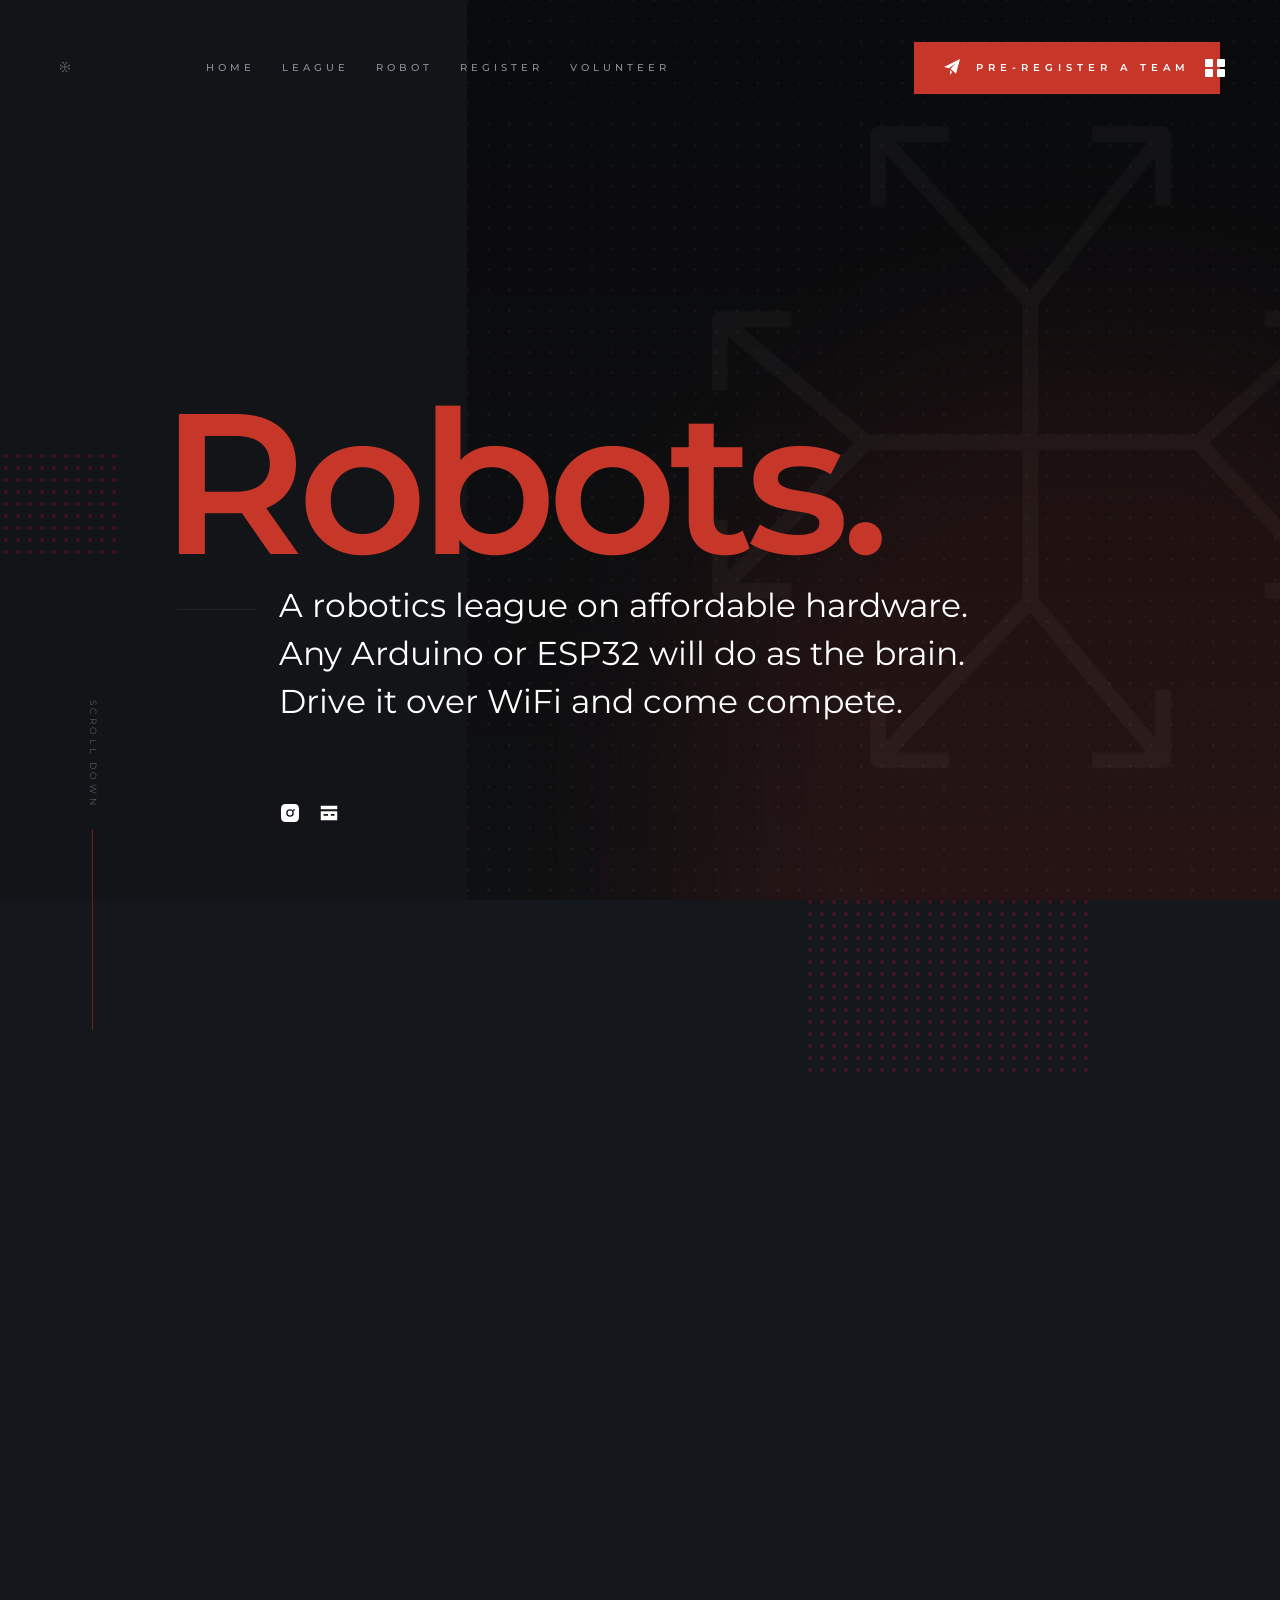
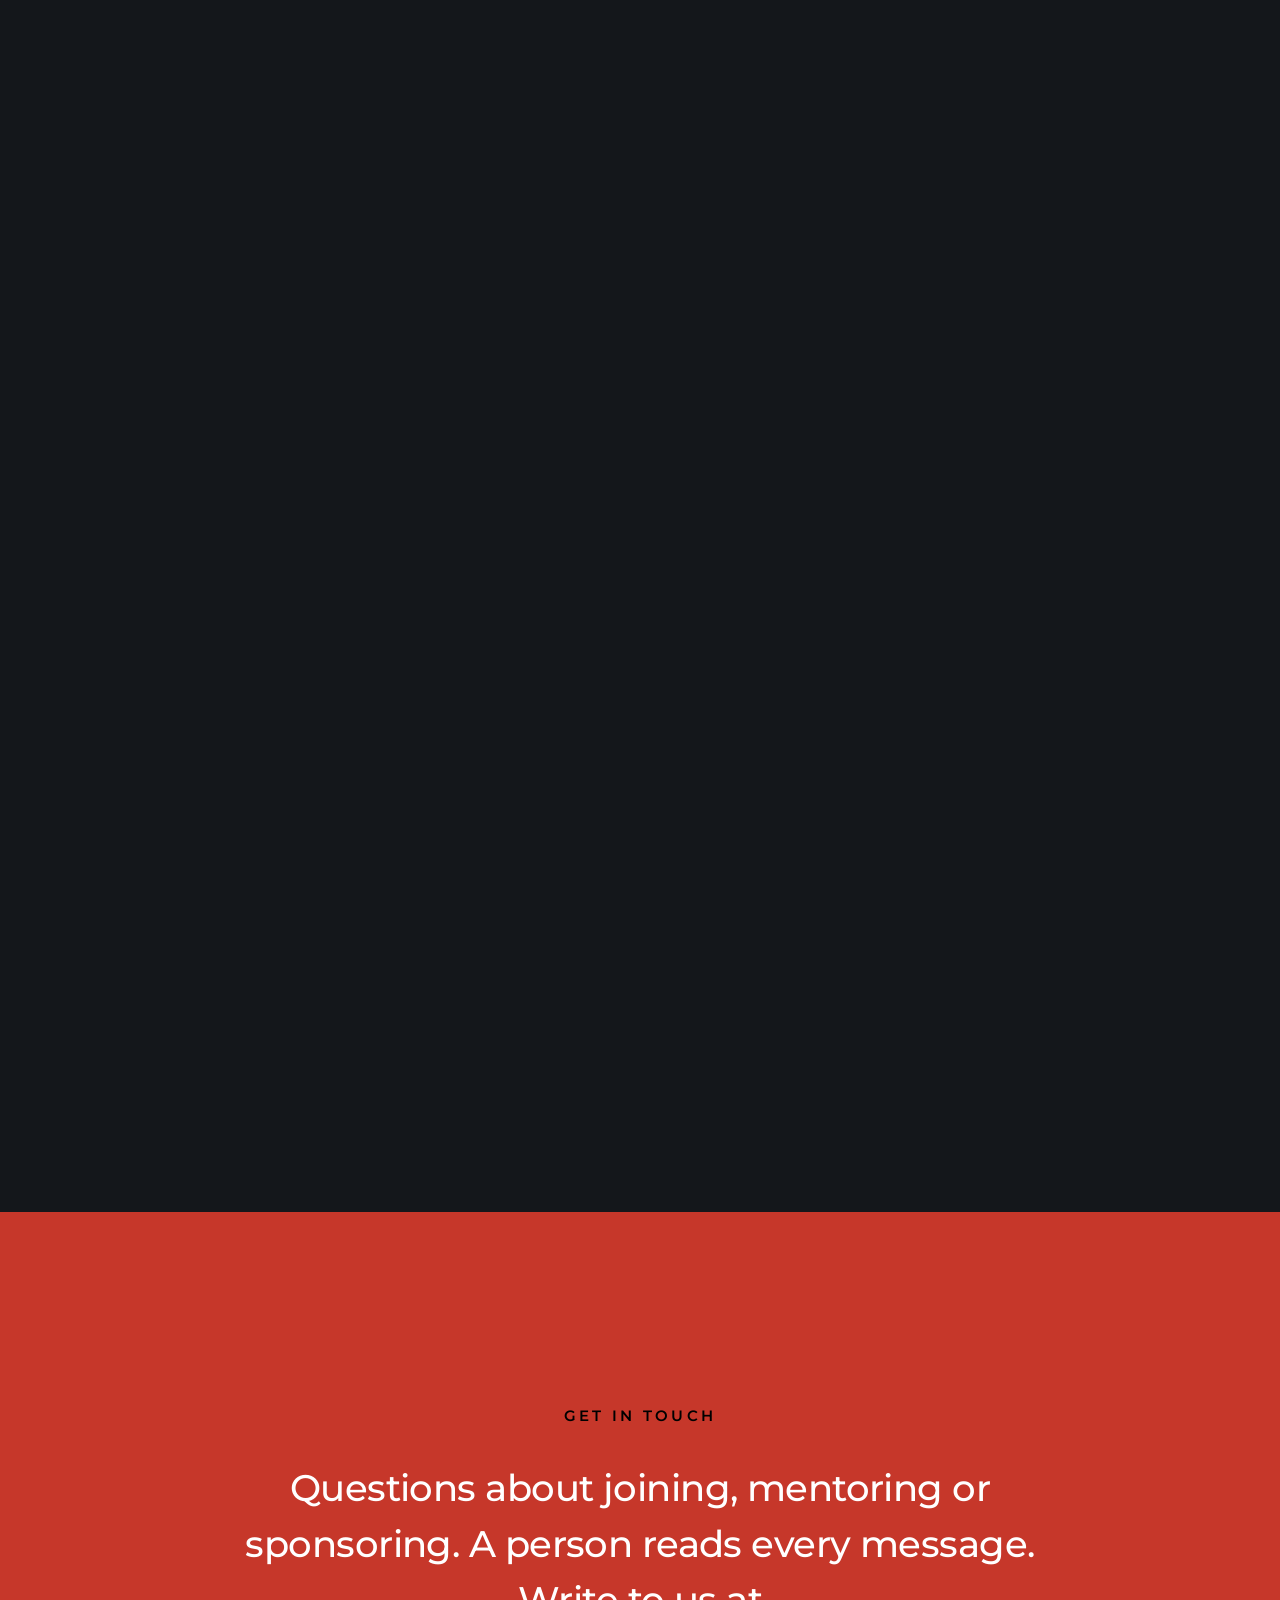
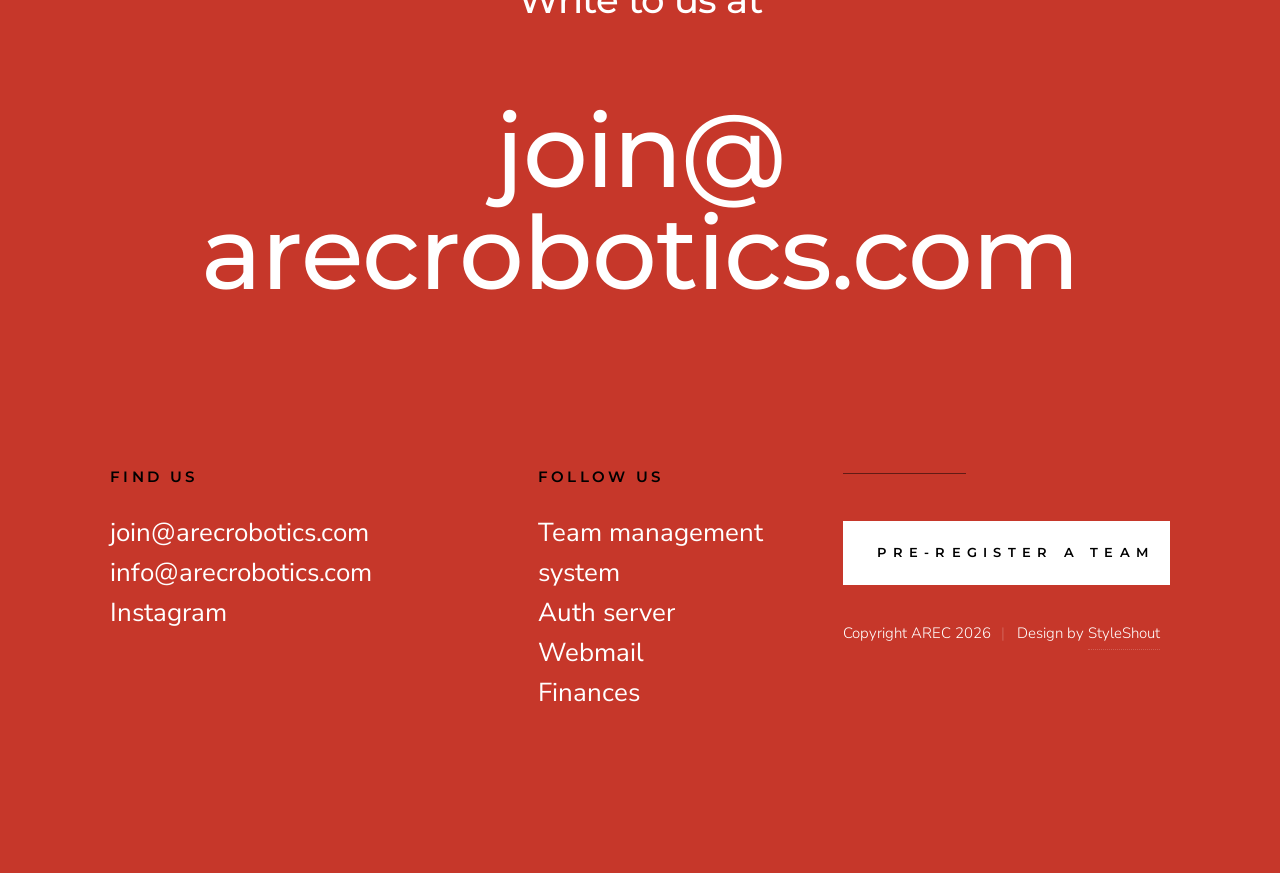
==== commit 77b8492b: "Rebuild the site on the Flare design Five pages, all built from the Flare template components: home," ====
--- a/index.html
+++ b/index.html
@@ -1,276 +1,385 @@
 <!DOCTYPE html>
-<html lang="en">
+<html class="no-js" lang="en">
 <head>
-<meta charset="UTF-8">
-<meta name="viewport" content="width=device-width, initial-scale=1.0">
-<title>AREC | Alliance for Robotics Education and Competition</title>
-<meta name="description" content="AREC runs a robotics league on affordable hardware, so schools and student teams that cannot cover a big budget can still build, compete, and win.">
-<link rel="icon" href="logo.png">
-<link rel="preconnect" href="https://fonts.googleapis.com">
-<link rel="preconnect" href="https://fonts.gstatic.com" crossorigin>
-<link href="https://fonts.googleapis.com/css2?family=Archivo:wdth,wght@62..125,100..900&family=IBM+Plex+Mono:wght@400;500;600&display=swap" rel="stylesheet">
-<link rel="stylesheet" href="assets/site.css">
-<script>document.documentElement.classList.add('js');</script>
+
+    <meta charset="utf-8">
+    <title>AREC | Alliance for Robotics Education and Competition</title>
+    <meta name="description" content="AREC runs a robotics league on affordable hardware. Any Arduino or ESP32 will do as the brain, drive it over WiFi from a laptop or a tablet, and compete.">
+    <meta name="author" content="AREC">
+
+    <meta name="viewport" content="width=device-width, initial-scale=1">
+
+    <link rel="stylesheet" href="assets/css/styles.css">
+    <link rel="stylesheet" href="assets/css/vendor.css">
+
+    <script src="assets/js/modernizr.js"></script>
+
+    <link rel="apple-touch-icon" sizes="180x180" href="assets/apple-touch-icon.png">
+    <link rel="icon" type="image/png" sizes="32x32" href="assets/favicon-32x32.png">
+    <link rel="icon" type="image/png" sizes="16x16" href="assets/favicon-16x16.png">
+
 </head>
-<body>
-
-<header>
-  <nav>
-    <a class="brand" href="index.html">
-      <img src="logo.png" alt="AREC logo">
-      <span>AREC</span>
-    </a>
-    <div class="navlinks" id="navlinks">
-      <a href="index.html" aria-current="page"><span class="n">01</span>Home</a>
-      <a href="league.html"><span class="n">02</span>League</a>
-      <a href="game.html"><span class="n">03</span>Season</a>
-      <a href="register.html"><span class="n">04</span>Register</a>
-      <a href="volunteer.html"><span class="n">05</span>Volunteer</a>
-      <a class="nav-cta-mobile" href="index.html">Pre-register a team</a>
+
+<body id="top">
+
+    <div id="preloader">
+        <div id="loader" class="dots-fade">
+            <div></div>
+            <div></div>
+            <div></div>
+        </div>
     </div>
-    <div class="navright">
-      <div class="dropdown" id="toolsDropdown">
-        <button type="button" class="dropdown-toggle" id="toolsToggle" aria-haspopup="true" aria-expanded="false" aria-controls="toolsMenu">
-          Tools
-          <svg class="chev" viewBox="0 0 10 10" fill="none" aria-hidden="true"><path d="M1 3l4 4 4-4" stroke="currentColor" stroke-width="1.6" stroke-linecap="round" stroke-linejoin="round"/></svg>
-        </button>
-        <ul class="dropdown-menu" id="toolsMenu" aria-labelledby="toolsToggle">
-          <li>
-            <a href="https://auth.albt.qzz.io" target="_blank" rel="noopener noreferrer">
-              <strong>Auth server</strong>
-              <small>auth.albt.qzz.io</small>
+
+    <header class="s-header">
+
+        <div class="s-header__logo">
+            <a href="index.html">
+                <img src="assets/images/logo.svg" alt="AREC">
             </a>
-          </li>
-          <li>
-            <a href="https://mail.arecrobotics.com" target="_blank" rel="noopener noreferrer">
-              <strong>Email</strong>
-              <small>mail.arecrobotics.com</small>
+        </div>
+
+        <div class="s-header__content">
+
+            <nav class="s-header__nav-wrap">
+                <ul class="s-header__nav">
+                    <li><a href="index.html">Home</a></li>
+                    <li><a href="league.html">League</a></li>
+                    <li><a href="robot.html">Robot</a></li>
+                    <li><a href="register.html">Register</a></li>
+                    <li><a href="volunteer.html">Volunteer</a></li>
+                </ul>
+            </nav>
+
+            <a href="register.html" class="btn btn--primary btn--small">
+                <svg xmlns="http://www.w3.org/2000/svg" width="24" height="24" viewBox="0 0 24 24"><path d="M24 0l-6 22-8.129-7.239 7.802-8.234-10.458 7.227-7.215-1.754 24-12zm-15 16.668v7.332l3.258-4.431-3.258-2.901z"/></svg>
+                Pre-register a team
             </a>
-          </li>
-          <li>
-            <a href="https://hcb.hackclub.com/arec" target="_blank" rel="noopener noreferrer">
-              <strong>Finances</strong>
-              <small>hcb.hackclub.com/arec</small>
+
+        </div>
+
+        <a class="s-header__menu-toggle" href="#0"><span>Menu</span></a>
+
+    </header>
+
+    <section id="hero" class="s-hero target-section">
+
+        <div class="s-hero__bg">
+            <div class="gradient-overlay"></div>
+        </div>
+
+        <div class="row s-hero__content">
+            <div class="column">
+
+                <h1>Robots.</h1>
+                <div class="s-hero__content-about">
+
+                    <p>
+                    A robotics league on affordable hardware.<br>
+                    Any Arduino or ESP32 will do as the brain.<br>
+                    Drive it over WiFi and come compete.
+                    </p>
+
+                    <footer>
+                        <div class="s-hero__content-social">
+                            <a href="https://instagram.com/join.arec" target="_blank" rel="noopener noreferrer" aria-label="AREC on Instagram">
+                                <svg xmlns="http://www.w3.org/2000/svg" width="22" height="22" viewBox="0 0 24 24" fill="currentColor" aria-hidden="true"><path d="M12 2.16c3.2 0 3.58.01 4.85.07 3.25.15 4.77 1.69 4.92 4.92.06 1.27.07 1.65.07 4.85s-.01 3.58-.07 4.85c-.15 3.23-1.66 4.77-4.92 4.92-1.27.06-1.64.07-4.85.07s-3.58-.01-4.85-.07c-3.26-.15-4.77-1.7-4.92-4.92C2.17 15.58 2.16 15.2 2.16 12s.01-3.58.07-4.85C2.38 3.92 3.9 2.38 7.15 2.23 8.42 2.17 8.8 2.16 12 2.16zm0 5.68a4.16 4.16 0 100 8.32 4.16 4.16 0 000-8.32zm0 6.86a2.7 2.7 0 110-5.4 2.7 2.7 0 010 5.4zm4.33-7.03a.97.97 0 100 1.94.97.97 0 000-1.94z"/></svg>
+                            </a>
+                            <a href="https://tms.arecrobotics.com/" target="_blank" rel="noopener noreferrer" aria-label="Team management system">
+                                <svg xmlns="http://www.w3.org/2000/svg" width="22" height="22" viewBox="0 0 24 24" fill="currentColor" aria-hidden="true"><path d="M3 4h18v4H3V4zm0 6h18v10H3V10zm3 3v2h5v-2H6zm8 0v2h4v-2h-4z"/></svg>
+                            </a>
+                        </div>
+                    </footer>
+                </div>
+
+            </div>
+        </div>
+
+        <div class="s-hero__scroll">
+            <a href="#about" class="s-hero__scroll-link smoothscroll">
+                Scroll Down
             </a>
-          </li>
-        </ul>
-      </div>
-      <a class="btn btn-solid" href="register.html">Pre-register a team</a>
+        </div>
+
+    </section>
+
+    <section id="about" class="s-about">
+
+        <div class="horizontal-line"></div>
+
+        <div class="row">
+            <div class="column large-12">
+
+                <div class="section-title" data-num="01" data-aos="fade-up">
+                    <h3 class="h6">Who We Are</h3>
+                </div>
+
+            </div>
+
+            <div class="column large-6 w-900-stack s-about__intro-text">
+                <h1 class="display-1" data-aos="fade-up">
+                    A student run robotics league for teams that cannot buy their way in.
+                </h1>
+            </div>
+
+            <div class="column large-6 w-900-stack">
+                <p class="lead" data-aos="fade-up">
+                    AREC puts on a season of events where every team builds its own robot,
+                    drives it over WiFi, and plays on the same field. The rules are short so
+                    the engineering decides the match, not the budget.
+                </p>
+            </div>
+        </div>
+
+        <div class="row block-large-1-2 block-tab-full s-about__process item-list">
+            <div class="column item item-process" data-aos="fade-up">
+                <h3 class="item-title">Join</h3>
+                <p>
+                Create a team on the team management system. That is the registration.
+                There is no second form and nothing is charged on the day.
+                </p>
+            </div>
+            <div class="column item item-process" data-aos="fade-up">
+                <h3 class="item-title">Build</h3>
+                <p>
+                Put a robot together. Chassis, motors, motor driver and brain are your
+                call. The only fixed part is the brain, and it has to speak WiFi.
+                </p>
+            </div>
+            <div class="column item item-process" data-aos="fade-up">
+                <h3 class="item-title">Drive</h3>
+                <p>
+                Run the AREC driver app on a laptop or a tablet and drive over WiFi.
+                Join the venue network or run your own access point, whichever is easier.
+                </p>
+            </div>
+            <div class="column item item-process" data-aos="fade-up">
+                <h3 class="item-title">Compete</h3>
+                <p>
+                Sign up for the events you want, turn up, and play. Scoring, referees
+                and a printed game piece are all handled by us.
+                </p>
+            </div>
+        </div>
+
+    </section>
+
+    <section id="services" class="s-services">
+
+        <div class="row">
+            <div class="column large-12">
+                <div class="section-title" data-num="02" data-aos="fade-up">
+                    <h3 class="h6">What A Team Gets</h3>
+                </div>
+            </div>
+            <div class="column large-6 w-900-stack">
+                <h1 class="display-1" data-aos="fade-up">
+                    Everything you need to build a robot, learn how to drive it, and put it
+                    on a field.
+                </h1>
+            </div>
+            <div class="column large-6 w-900-stack">
+                <p class="lead" data-aos="fade-up">
+                    Support that is included, not sold on the side. Workshops, mentorship,
+                    the rule set and the money to make it all work.
+                </p>
+            </div>
+        </div>
+
+        <div class="row block-large-1-2 block-tab-full s-services__services item-list">
+            <div class="column item item-service" data-aos="fade-up">
+                <span class="service-icon service-icon--product-design"></span>
+                <h3 class="item-title">Build it yourself</h3>
+                <p>
+                Nothing about the robot is fixed. Any chassis, any motors, any motor
+                driver. Build it from parts you already own or buy the build bundle
+                from the store and fit your own brain.
+                </p>
+            </div>
+            <div class="column item item-service" data-aos="fade-up">
+                <span class="service-icon service-icon--branding"></span>
+                <h3 class="item-title">WiFi driving</h3>
+                <p>
+                The brain connects to the driver app over WiFi and nothing else. Either
+                join the venue network or let the robot run its own access point and
+                connect straight to it.
+                </p>
+            </div>
+            <div class="column item item-service" data-aos="fade-up">
+                <span class="service-icon service-icon--frontend"></span>
+                <h3 class="item-title">Free workshops</h3>
+                <p>
+                Hands on sessions where we help you get a robot built and working.
+                No experience needed, and no charge for teams in the league.
+                </p>
+            </div>
+            <div class="column item item-service" data-aos="fade-up">
+                <span class="service-icon service-icon--research"></span>
+                <h3 class="item-title">One rule set</h3>
+                <p>
+                The same rules for everybody. Size, weight, voltage and the WiFi driving
+                rule, published before the season starts so you can build to it.
+                </p>
+            </div>
+            <div class="column item item-service" data-aos="fade-up">
+                <span class="service-icon service-icon--illustration"></span>
+                <h3 class="item-title">Real events</h3>
+                <p>
+                Community and official events, refereed and scored, with a game piece you
+                can print yourself or order from the store.
+                </p>
+            </div>
+            <div class="column item item-service" data-aos="fade-up">
+                <span class="service-icon service-icon--ecommerce"></span>
+                <h3 class="item-title">Money for robots</h3>
+                <p>
+                Sponsorships and donations pay for hardware, workshops and entry fees, so
+                that no team is priced out of the league.
+                </p>
+            </div>
+        </div>
+
+    </section>
+
+    <div id="clients" class="section s-clients">
+
+        <div class="row narrower s-clients__top h-text-center">
+            <div class="column">
+                <h1 class="display-1" data-aos="fade-up">
+                Sponsors and partners go here once we have them.
+                </h1>
+            </div>
+        </div>
+
+        <div class="row clients-outer">
+            <div class="column">
+                <div class="clients" data-aos="fade-up">
+
+                    <a href="#sponsors" title="Sponsors" class="clients__slide"><img src="assets/images/icons/clients/your-logo-here.svg" alt="Sponsor logo placeholder"></a>
+                    <a href="#sponsors" title="Sponsors" class="clients__slide"><img src="assets/images/icons/clients/your-logo-here.svg" alt="Sponsor logo placeholder"></a>
+                    <a href="#sponsors" title="Sponsors" class="clients__slide"><img src="assets/images/icons/clients/your-logo-here.svg" alt="Sponsor logo placeholder"></a>
+                    <a href="#sponsors" title="Sponsors" class="clients__slide"><img src="assets/images/icons/clients/your-logo-here.svg" alt="Sponsor logo placeholder"></a>
+                    <a href="#sponsors" title="Sponsors" class="clients__slide"><img src="assets/images/icons/clients/your-logo-here.svg" alt="Sponsor logo placeholder"></a>
+                    <a href="#sponsors" title="Sponsors" class="clients__slide"><img src="assets/images/icons/clients/your-logo-here.svg" alt="Sponsor logo placeholder"></a>
+
+                </div>
+            </div>
+        </div>
+
+        <div class="row testimonials collapse">
+
+            <div class="column large-12">
+
+                <div class="testimonial-slider" data-aos="fade-up">
+
+                    <div class="testimonial-slider__slide">
+                        <p>
+                        Placeholder quote. Swap this for something a real team captain said
+                        once we have one. Short sentences, no marketing.
+                        </p>
+                        <div class="testimonial-slider__author">
+                            <img src="assets/images/avatars/placeholder.svg" alt="Author image" class="testimonial-slider__avatar">
+                            <cite class="testimonial-slider__cite">
+                                <strong>Team captain</strong>
+                                <span>School or group</span>
+                            </cite>
+                        </div>
+                    </div>
+
+                    <div class="testimonial-slider__slide">
+                        <p>
+                        Second placeholder quote. A mentor or a volunteer saying what the
+                        league was like for them.
+                        </p>
+                        <div class="testimonial-slider__author">
+                            <img src="assets/images/avatars/placeholder.svg" alt="Author image" class="testimonial-slider__avatar">
+                            <cite class="testimonial-slider__cite">
+                                <strong>Volunteer</strong>
+                                <span>Your name here</span>
+                            </cite>
+                        </div>
+                    </div>
+
+                </div>
+
+            </div>
+
+        </div>
+
     </div>
-    <button type="button" class="navtoggle" id="navToggle" aria-expanded="false" aria-controls="navlinks" aria-label="Menu">
-      <svg viewBox="0 0 24 24" fill="none" aria-hidden="true">
-        <path class="bar-top" d="M4 8h16" stroke="currentColor" stroke-width="2" stroke-linecap="round"/>
-        <path class="bar-mid" d="M4 12h16" stroke="currentColor" stroke-width="2" stroke-linecap="round"/>
-        <path class="bar-bot" d="M4 16h16" stroke="currentColor" stroke-width="2" stroke-linecap="round"/>
-      </svg>
-    </button>
-  </nav>
-</header>
-
-<section class="cover">
-  <div class="wrap">
-    <div class="cover-grid">
-      <h1 class="cover-title">
-        <span>Low-cost robots.</span>
-        <span class="indent">Real competition.</span>
-      </h1>
-      <p class="lead cover-lead">AREC runs a robotics league on affordable hardware. Schools and student teams that cannot cover a big budget can still build, compete, and win.</p>
-      <div class="actions cover-actions">
-          <a class="btn btn-solid" href="register.html">Pre-register a team</a>
-          <a class="btn btn-outline" href="volunteer.html">Volunteer</a>
-        </div>
-    </div>
-  </div>
-</section>
-
-<section>
-  <div class="wrap split">
-    <div class="section-head">
-      <h2>The 2027 season</h2>
-      <p>Dates we have locked in. Everything else lands as we announce it.</p>
-    </div>
-    <div>
-      <ol class="rail">
-        <li>
-          <span class="rail-date">Oct 24</span>
-          <span class="rail-note">Event creation opens</span>
-        </li>
-        <li>
-          <span class="rail-date">Oct 26</span>
-          <span class="rail-note">Team registration opens</span>
-        </li>
-        <li>
-          <span class="rail-date">Nov 1</span>
-          <span class="rail-note">Game released publicly</span>
-        </li>
-        <li>
-          <span class="rail-date">Nov 9</span>
-          <span class="rail-note">Game piece store opens</span>
-        </li>
-      </ol>
-      <p style="margin-top:34px;"><a class="link" href="game.html">Full season timeline</a></p>
-    </div>
-  </div>
-</section>
-
-<section>
-  <div class="wrap split">
-    <div class="section-head">
-      <h2>Three ways in</h2>
-      <p>Pick the one that fits you. The rest is details.</p>
-    </div>
-    <div>
-      <ul class="index">
-        <li>
-          <span class="index-term">Start a team</span>
-          <span class="index-def">Register on the TMS, then get a mentor, a build workshop, and a robot you can afford.</span>
-        </li>
-        <li>
-          <span class="index-term">Volunteer</span>
-          <span class="index-def">Run events, mentor a team, or teach a workshop. One email and one meeting to start.</span>
-        </li>
-        <li>
-          <span class="index-term">Sponsor</span>
-          <span class="index-def">Fund kits, workshops, and league operations so no team is priced out.</span>
-        </li>
-      </ul>
-      <div class="actions" style="margin-top:40px;">
-        <a class="btn btn-solid" href="register.html">Pre-register a team</a>
-        <a class="btn btn-outline" href="league.html#sponsors">Sponsor the league</a>
-      </div>
-    </div>
-  </div>
-</section>
-
-<section class="band">
-  <div class="wrap band-grid">
-    <div>
-      <h2>Fund a robot.</h2>
-      <p>Every donation pays for subsidized kits, free workshops, and mentorship for teams that cannot otherwise afford to compete.</p>
-    </div>
-    <div class="actions">
-      <a class="btn btn-solid" href="https://hcb.hackclub.com/donations/start/arec" target="_blank" rel="noopener noreferrer">Donate now</a>
-      <a class="btn" href="league.html#sponsors">Sponsor the league</a>
-    </div>
-  </div>
-</section>
-
-<section>
-  <div class="wrap contact-grid">
-    <div>
-      <h2>Talk to us</h2>
-      <p class="small" style="margin-top:16px;">Questions about joining, mentoring, or sponsoring. A person reads every message.</p>
-    </div>
-    <div>
-      <a class="contact-email" href="mailto:join@arecrobotics.com">join@arecrobotics.com</a>
-      <div class="actions">
-        <a class="btn btn-outline" href="https://instagram.com/join.arec" target="_blank" rel="noopener noreferrer">Instagram</a>
-        <a class="btn btn-outline" href="https://tms.arecrobotics.com/" target="_blank" rel="noopener noreferrer">Team management system</a>
-      </div>
-    </div>
-  </div>
-</section>
-
-<footer>
-  <div class="wrap">
-    <div class="foot-grid">
-      <div>
-        <h2 style="font-size:32px;">Alliance for Robotics Education and Competition</h2>
-        <p style="margin-top:18px;">A student-led robotics league on affordable hardware.</p>
-      </div>
-      <div class="foot-cols">
-        <div class="foot-col">
-          <h4>League</h4>
-          <a href="index.html">Home</a>
-          <a href="league.html">How it works</a>
-          <a href="league.html#sponsors">Sponsors</a>
-          <a href="https://tms.arecrobotics.com/" target="_blank" rel="noopener noreferrer">Team management system</a>
-        </div>
-        <div class="foot-col">
-          <h4>Season</h4>
-          <a href="game.html">Game piece</a>
-          <a href="game.html#timeline">Timeline</a>
-          <a href="register.html">Pre-register a team</a>
-          <a href="volunteer.html">Volunteer</a>
-        </div>
-        <div class="foot-col">
-          <h4>Contact</h4>
-          <a href="mailto:join@arecrobotics.com">join@arecrobotics.com</a>
-          <a href="mailto:info@arecrobotics.com">info@arecrobotics.com</a>
-          <a href="https://instagram.com/join.arec" target="_blank" rel="noopener noreferrer">Instagram</a>
-          <a href="https://hcb.hackclub.com/donations/start/arec" target="_blank" rel="noopener noreferrer">Donate</a>
-        </div>
-      </div>
-    </div>
-    <div class="foot-bottom">
-      <span>© 2026 AREC</span>
-      <span>2027 season program</span>
-    </div>
-  </div>
-</footer>
-
-<script>
-  // Tools dropdown, click only
-  (function(){
-    const dd = document.getElementById('toolsDropdown');
-    const toggle = document.getElementById('toolsToggle');
-    if(!dd || !toggle) return;
-    function setOpen(open){
-      dd.classList.toggle('open', open);
-      toggle.setAttribute('aria-expanded', String(open));
-    }
-    toggle.addEventListener('click', function(e){
-      e.stopPropagation();
-      setOpen(!dd.classList.contains('open'));
-    });
-    document.addEventListener('click', function(e){
-      if(!dd.contains(e.target)) setOpen(false);
-    });
-    document.addEventListener('keydown', function(e){
-      if(e.key === 'Escape' && dd.classList.contains('open')){
-        setOpen(false);
-        toggle.focus();
-      }
-    });
-  })();
-
-  // Mobile nav
-  (function(){
-    const btn = document.getElementById('navToggle');
-    const links = document.getElementById('navlinks');
-    if(!btn || !links) return;
-    function setOpen(open){
-      links.classList.toggle('open', open);
-      btn.setAttribute('aria-expanded', String(open));
-    }
-    btn.addEventListener('click', function(e){
-      e.stopPropagation();
-      setOpen(!links.classList.contains('open'));
-    });
-    document.addEventListener('click', function(e){
-      if(!links.contains(e.target) && !btn.contains(e.target)) setOpen(false);
-    });
-    document.addEventListener('keydown', function(e){
-      if(e.key === 'Escape' && links.classList.contains('open')){
-        setOpen(false);
-        btn.focus();
-      }
-    });
-    links.addEventListener('click', function(e){
-      if(e.target.closest('a')) setOpen(false);
-    });
-  })();
-
-  // Scroll reveal
-  (function(){
-    const els = document.querySelectorAll('.reveal');
-    if(!('IntersectionObserver' in window)){ els.forEach(el=>el.classList.add('in')); return; }
-    const io = new IntersectionObserver((entries)=>{
-      entries.forEach(e=>{ if(e.isIntersecting){ e.target.classList.add('in'); io.unobserve(e.target); } });
-    }, {threshold:0.12});
-    els.forEach(el=>io.observe(el));
-  })();
-</script>
+
+    <section class="s-contact">
+
+        <div class="row narrower s-contact__top h-text-center">
+            <div class="column">
+                <h3 class="h6">Get In Touch</h3>
+                <h1 class="display-1">
+                Questions about joining, mentoring or sponsoring. A person reads every
+                message. Write to us at
+                </h1>
+            </div>
+        </div>
+
+        <div class="row h-text-center">
+            <div class="column">
+                <p class="s-contact__email" style="font-size:clamp(28px,8vw,108px);">
+                    <a href="mailto:join@arecrobotics.com">join@<wbr>arecrobotics.com</a>
+                </p>
+            </div>
+        </div>
+
+    </section>
+
+    <footer class="s-footer">
+        <div class="row row-y-top">
+
+            <div class="column large-8 medium-12">
+                <div class="row">
+                    <div class="column large-7 tab-12 s-footer__block">
+                        <h4 class="h6">Find Us</h4>
+
+                        <p>
+                        <a href="mailto:join@arecrobotics.com">join@arecrobotics.com</a><br>
+                        <a href="mailto:info@arecrobotics.com">info@arecrobotics.com</a><br>
+                        <a href="https://instagram.com/join.arec">Instagram</a>
+                        </p>
+                    </div>
+
+                    <div class="column large-5 tab-12 s-footer__block">
+                        <h4 class="h6">Follow Us</h4>
+
+                        <ul class="s-footer__list">
+                            <li><a href="https://tms.arecrobotics.com/" target="_blank" rel="noopener noreferrer">Team management system</a></li>
+                            <li><a href="https://auth.albt.qzz.io" target="_blank" rel="noopener noreferrer">Auth server</a></li>
+                            <li><a href="https://mail.arecrobotics.com" target="_blank" rel="noopener noreferrer">Webmail</a></li>
+                            <li><a href="https://hcb.hackclub.com/arec" target="_blank" rel="noopener noreferrer">Finances</a></li>
+                        </ul>
+                    </div>
+                </div>
+            </div>
+
+            <div class="column large-4 medium-12 s-footer__block--end">
+                <a href="register.html" class="btn h-full-width">Pre-register a team</a>
+
+                <div class="ss-copyright">
+                    <span>Copyright AREC 2026</span>
+                    <span>Design by <a href="https://www.styleshout.com/" target="_blank" rel="noopener noreferrer">StyleShout</a></span>
+                </div>
+            </div>
+
+            <div class="ss-go-top">
+                <a class="smoothscroll" title="Back to Top" href="#top">
+                    top
+                </a>
+            </div>
+
+        </div>
+    </footer>
+
+    <script src="assets/js/jquery-3.2.1.min.js"></script>
+    <script src="assets/js/plugins.js"></script>
+    <script src="assets/js/main.js"></script>
+    <script src="assets/js/arec.js"></script>
 
 </body>
+
 </html>
--- a/assets/css/styles.css
+++ b/assets/css/styles.css
@@ -0,0 +1,4969 @@
+/* =================================================================== 
+ * Flare Main Stylesheet
+ * Template Ver. 1.0.0
+ * 03-19-2020
+ * ------------------------------------------------------------------
+ *
+ * TOC:
+ * # settings and variables
+ *      ## fonts
+ *      ## colors
+ *      ## vertical spacing and typescale
+ *      ## grid variables
+ * # normalize
+ * # basic/base setup styles
+ *      ## media
+ *      ## typography resets
+ *      ## links
+ *      ## inputs
+ * # Grid v3.0.0
+ *      ## medium screen devices
+ *      ## tablets
+ *      ## mobile devices
+ *      ## small mobile devices <= 400px
+ * # block grids
+ *      ## block grids - medium screen devices
+ *      ## block grids - tablets
+ *      ## block grids - mobile devices
+ *      ## block grids - small mobile devices <= 400px
+ * # MISC
+ * # custom grid, block grid STACK breakpoints 
+ * # base style overrides
+ *      ## links
+ * # typography & general theme styles
+ *      ## lists
+ *      ## responsive video container
+ *      ## floated image
+ *      ## tables
+ *      ## spacing
+ * # preloader
+ * # forms 
+ *      ## style placeholder text
+ *      ## change autocomplete styles in Chrome
+ * # buttons
+ * # additional components
+ *      ## additional typo styles
+ *      ## skillbars
+ *      ## alert box
+ * # common and reusable styles
+ *      ## item list 
+ *      ## slick slider 
+ * # site header
+ *      ## header logo
+ *      ## main navigation
+ *      ## mobile menu toggle
+ *      ## header contact button
+ * # hero
+ *      ## hero content
+ *      ## hero video
+ *      ## hero scroll
+ *      ## animate intro content
+ *      ## animations
+ * # about
+ *      ## about photo
+ *      ## about process
+ * # services
+ * # portfolio
+ *      ## portfolio list
+ * # clients
+ *      ## clients slider
+ *      ## testimonials
+ * # contact
+ * # footer
+ *      ## footer block
+ *      ## footer list
+ *      ## copyright
+ *      ## go top
+ *
+ * ------------------------------------------------------------------ */
+
+
+
+/* ===================================================================
+ * # settings and variables
+ *
+ * ------------------------------------------------------------------- */
+
+/* ------------------------------------------------------------------- 
+ * ## fonts
+ * ------------------------------------------------------------------- */
+
+@import url("https://fonts.googleapis.com/css?family=Montserrat:300,300i,400,400i,500,500i,600,600i,700,700i|Nunito+Sans:300,300i,400,400i,600,600i,700,700i&display=swap");
+
+:root {
+    --font-1: "Nunito Sans", sans-serif;
+    --font-2: "Montserrat", sans-serif;
+
+    /* monospace
+     */
+    --font-mono: Consolas, "Andale Mono", Courier, "Courier New", monospace;
+}
+
+
+/* ------------------------------------------------------------------- 
+ * ## colors
+ * ------------------------------------------------------------------- */
+:root {
+
+    /* color-1(#c8372a)
+     * color-2(#e06a5d)
+     * color-3(#f2d0a4)
+     */
+    --color-1: hsla(5, 65%, 47%, 1);
+    --color-2: hsla(6, 72%, 60%, 1);
+    --color-3: hsla(34, 75%, 80%, 1);
+
+    /* theme color variations
+     */
+    --color-1-lighter: hsla(5, 65%, 63%, 1);
+    --color-1-light  : hsla(5, 65%, 55%, 1);
+    --color-1-dark   : hsla(5, 65%, 37%, 1);
+    --color-1-darker : hsla(5, 65%, 27%, 1);
+    --color-2-lighter: hsla(6, 72%, 82%, 1);
+    --color-2-light  : hsla(6, 72%, 72%, 1);
+    --color-2-dark   : hsla(6, 72%, 52%, 1);
+    --color-2-darker : hsla(6, 72%, 42%, 1);
+
+    /* feedback colors
+     * color-error(#ffd1d2), color-success(#c8e675), 
+     * color-info(#d7ecfb), color-notice(#fff099)
+     */
+    --color-error          : hsla(359, 100%, 91%, 1);
+    --color-success        : hsla(76, 69%, 68%, 1);
+    --color-info           : hsla(205, 82%, 91%, 1);
+    --color-notice         : hsla(51, 100%, 80%, 1);
+    --color-error-content  : hsla(359, 50%, 50%, 1);
+    --color-success-content: hsla(76, 29%, 28%, 1);
+    --color-info-content   : hsla(205, 32%, 31%, 1);
+    --color-notice-content : hsla(51, 30%, 30%, 1);
+
+    /* shades 
+     * generated using 
+     * Tint & Shade Generator 
+     * (https://maketintsandshades.com/)
+     */
+    --color-black  : #000000;
+    --color-gray-19: #0b0b0c;
+    --color-gray-18: #161719;
+    --color-gray-17: #202225;
+    --color-gray-16: #2b2e32;
+    --color-gray-15: #363a3f;
+    --color-gray-14: #41454b;
+    --color-gray-13: #4c5158;
+    --color-gray-12: #565c64;
+    --color-gray-11: #616871;
+    --color-gray-10: #6c737d;
+    --color-gray-9 : #7b818a;
+    --color-gray-8 : #898f97;
+    --color-gray-7 : #989da4;
+    --color-gray-6 : #a7abb1;
+    --color-gray-5 : #b6b9be;
+    --color-gray-4 : #c4c7cb;
+    --color-gray-3 : #d3d5d8;
+    --color-gray-2 : #e2e3e5;
+    --color-gray-1 : #f0f1f2;
+    --color-white  : #ffffff;
+
+    /* text
+     */
+    --color-text       : var(--color-gray-10);
+    --color-text-dark  : var(--color-white);
+    --color-text-light : var(--color-gray-12);
+    --color-placeholder: var(--color-gray-11);
+
+    /* buttons
+     */
+    --color-btn                   : var(--color-gray-15);
+    --color-btn-text              : var(--color-white);
+    --color-btn-hover             : var(--color-white);
+    --color-btn-hover-text        : var(--color-black);
+    --color-btn-primary           : var(--color-1);
+    --color-btn-primary-text      : var(--color-white);
+    --color-btn-primary-hover     : var(--color-white);
+    --color-btn-primary-hover-text: var(--color-black);
+    --color-btn-stroke            : var(--color-white);
+    --color-btn-stroke-text       : var(--color-white);
+    --color-btn-stroke-hover      : var(--color-white);
+    --color-btn-stroke-hover-text : var(--color-black);
+
+    /* others
+     */
+    --color-body  : var(--color-1);
+    --color-bg    : #14171B;
+    --color-border: var(--color-gray-17);
+}
+
+
+/* ------------------------------------------------------------------- 
+ * ## vertical spacing and typescale
+ * ------------------------------------------------------------------- */
+:root {
+
+    /* spacing
+     * base font size: 18px 
+     * vertical space unit : 32px
+     */
+    --base-size     : 62.5%;
+    --base-font-size: 1.8rem;
+    --space         : 3.2rem;
+
+    /* vertical spacing 
+     */
+    --vspace-0_25: calc(0.25 * var(--space));
+    --vspace-0_5 : calc(0.5 * var(--space));
+    --vspace-0_75: calc(0.75 * var(--space));
+    --vspace-1   : calc(var(--space));
+    --vspace-1_25: calc(1.25 * var(--space));
+    --vspace-1_5 : calc(1.5 * var(--space));
+    --vspace-1_75: calc(1.75 * var(--space));
+    --vspace-2   : calc(2 * var(--space));
+    --vspace-2_5 : calc(2.5 * var(--space));
+    --vspace-3   : calc(3 * var(--space));
+    --vspace-3_5 : calc(3.5 * var(--space));
+    --vspace-4   : calc(4 * var(--space));
+
+    /* type scale
+     * ratio 1:2 | base: 18px
+     * -------------------------------------------------------
+     *
+     * --text-display-3 = (77.40px)
+     * --text-display-2 = (64.50px)
+     * --text-display-1 = (53.75px)
+     * --text-xxxl      = (44.79px)
+     * --text-xxl       = (37.32px)
+     * --text-xl        = (31.10px)
+     * --text-lg        = (25.92px)
+     * --text-md        = (21.60px)
+     * --text-size      = (18.00px) BASE
+     * --text-sm        = (15.00px)
+     * --text-xs        = (12.50px)
+     *
+     * -------------------------------------------------------
+     */
+    --text-scale-ratio: 1.2;
+    --text-size       : var(--base-font-size);
+    --text-xs         : calc((var(--text-size) / var(--text-scale-ratio)) / var(--text-scale-ratio));
+    --text-sm         : calc(var(--text-xs) * var(--text-scale-ratio));
+    --text-md         : calc(var(--text-sm) * var(--text-scale-ratio) * var(--text-scale-ratio));
+    --text-lg         : calc(var(--text-md) * var(--text-scale-ratio));
+    --text-xl         : calc(var(--text-lg) * var(--text-scale-ratio));
+    --text-xxl        : calc(var(--text-xl) * var(--text-scale-ratio));
+    --text-xxxl       : calc(var(--text-xxl) * var(--text-scale-ratio));
+    --text-display-1  : calc(var(--text-xxxl) * var(--text-scale-ratio));
+    --text-display-2  : calc(var(--text-display-1) * var(--text-scale-ratio));
+    --text-display-3  : calc(var(--text-display-2) * var(--text-scale-ratio));
+
+    /* default button height
+     */
+    --vspace-btn: var(--vspace-2);
+}
+
+/* on mobile devices below 480px
+ */
+@media screen and (max-width: 480px) {
+    :root {
+        --base-font-size: 1.6rem;
+        --space         : 2.8rem;
+    }
+}
+
+
+/* ------------------------------------------------------------------- 
+ * ## grid variables
+ * ------------------------------------------------------------------- */
+:root {
+
+    /* widths for rows and containers
+     */
+    --width-full    : 100%;
+    --width-max     : 1200px;
+    --width-wide    : 1400px;
+    --width-wider   : 1600px;
+    --width-widest  : 1800px;
+    --width-narrow  : 1000px;
+    --width-narrower: 900px;
+    --width-grid-max: var(--width-max);
+
+    /* gutters
+     */
+    --gutter-lg : 2rem;
+    --gutter-md : 1.6rem;
+    --gutter-mob: 1rem;
+}
+
+
+
+/* ==========================================================================
+ * # normalize
+ * normalize.css v8.0.1 | MIT License |
+ * github.com/necolas/normalize.css
+ *
+ * -------------------------------------------------------------------------- */
+
+/* ------------------------------------------------------------------- 
+ * ## document
+ * ------------------------------------------------------------------- */
+
+/* 1. Correct the line height in all browsers.
+ * 2. Prevent adjustments of font size after orientation changes in iOS.*/
+
+html {
+    line-height: 1.15;
+    /* 1 */
+    -webkit-text-size-adjust: 100%;
+    /* 2 */
+}
+
+/* ------------------------------------------------------------------- 
+ * ## sections
+ * ------------------------------------------------------------------- */
+
+/* Remove the margin in all browsers. */
+
+body {
+    margin: 0;
+}
+
+/* Render the `main` element consistently in IE. */
+
+main {
+    display: block;
+}
+
+/* Correct the font size and margin on `h1` elements within `section` and
+ * `article` contexts in Chrome, Firefox, and Safari. */
+
+h1 {
+    font-size: 2em;
+    margin: 0.67em 0;
+}
+
+/* ------------------------------------------------------------------- 
+ * ## grouping
+ * ------------------------------------------------------------------- */
+
+/* 1. Add the correct box sizing in Firefox.
+ * 2. Show the overflow in Edge and IE. */
+
+hr {
+    -webkit-box-sizing: content-box;
+    box-sizing: content-box;
+    /* 1 */
+    height: 0;
+    /* 1 */
+    overflow: visible;
+    /* 2 */
+}
+
+/* 1. Correct the inheritance and scaling of font size in all browsers.
+ * 2. Correct the odd `em` font sizing in all browsers. */
+
+pre {
+    font-family: monospace, monospace;
+    /* 1 */
+    font-size: 1em;
+    /* 2 */
+}
+
+/* ------------------------------------------------------------------- 
+ * ## text-level semantics
+ * ------------------------------------------------------------------- */
+
+/* Remove the gray background on active links in IE 10. */
+
+a {
+    background-color: transparent;
+}
+
+/* 1. Remove the bottom border in Chrome 57-
+ * 2. Add the correct text decoration in Chrome, Edge, IE, Opera, and Safari. */
+
+abbr[title] {
+    border-bottom: none;
+    /* 1 */
+    text-decoration: underline;
+    /* 2 */
+    -webkit-text-decoration: underline dotted;
+    text-decoration: underline dotted;
+    /* 2 */
+}
+
+/* Add the correct font weight in Chrome, Edge, and Safari. */
+
+b, strong {
+    font-weight: bolder;
+}
+
+/* 1. Correct the inheritance and scaling of font size in all browsers.
+ * 2. Correct the odd `em` font sizing in all browsers. */
+
+code, kbd, samp {
+    font-family: monospace, monospace;
+    /* 1 */
+    font-size: 1em;
+    /* 2 */
+}
+
+/* Add the correct font size in all browsers. */
+
+small {
+    font-size: 80%;
+}
+
+/* Prevent `sub` and `sup` elements from affecting the line height in
+ * all browsers. */
+
+sub, sup {
+    font-size: 75%;
+    line-height: 0;
+    position: relative;
+    vertical-align: baseline;
+}
+
+sub {
+    bottom: -0.25em;
+}
+
+sup {
+    top: -0.5em;
+}
+
+/* ------------------------------------------------------------------- 
+ * ## embedded content
+ * ------------------------------------------------------------------- */
+
+/* Remove the border on images inside links in IE 10. */
+
+img {
+    border-style: none;
+}
+
+/* ------------------------------------------------------------------- 
+ * ## forms
+ * ------------------------------------------------------------------- */
+
+/* 1. Change the font styles in all browsers.
+ * 2. Remove the margin in Firefox and Safari. */
+
+button, input, optgroup, select, textarea {
+    font-family: inherit;
+    /* 1 */
+    font-size: 100%;
+    /* 1 */
+    line-height: 1.15;
+    /* 1 */
+    margin: 0;
+    /* 2 */
+}
+
+/* Show the overflow in IE.
+ * 1. Show the overflow in Edge. */
+
+button, input {
+    /* 1 */
+    overflow: visible;
+}
+
+/* Remove the inheritance of text transform in Edge, Firefox, and IE.
+ * 1. Remove the inheritance of text transform in Firefox. */
+
+button, select {
+    /* 1 */
+    text-transform: none;
+}
+
+/* Correct the inability to style clickable types in iOS and Safari. */
+
+button, [type="button"], [type="reset"], [type="submit"] {
+    -webkit-appearance: button;
+}
+
+/* Remove the inner border and padding in Firefox. */
+
+button::-moz-focus-inner, [type="button"]::-moz-focus-inner, [type="reset"]::-moz-focus-inner, [type="submit"]::-moz-focus-inner {
+    border-style: none;
+    padding: 0;
+}
+
+/* Restore the focus styles unset by the previous rule. */
+
+button:-moz-focusring, [type="button"]:-moz-focusring, [type="reset"]:-moz-focusring, [type="submit"]:-moz-focusring {
+    outline: 1px dotted ButtonText;
+}
+
+/* Correct the padding in Firefox. */
+
+fieldset {
+    padding: 0.35em 0.75em 0.625em;
+}
+
+/* 1. Correct the text wrapping in Edge and IE.
+ * 2. Correct the color inheritance from `fieldset` elements in IE.
+ * 3. Remove the padding so developers are not caught out when they zero out
+ *    `fieldset` elements in all browsers. */
+
+legend {
+    -webkit-box-sizing: border-box;
+    box-sizing: border-box;
+    /* 1 */
+    color: inherit;
+    /* 2 */
+    display: table;
+    /* 1 */
+    max-width: 100%;
+    /* 1 */
+    padding: 0;
+    /* 3 */
+    white-space: normal;
+    /* 1 */
+}
+
+/* Add the correct vertical alignment in Chrome, Firefox, and Opera. */
+
+progress {
+    vertical-align: baseline;
+}
+
+/* Remove the default vertical scrollbar in IE 10+. */
+
+textarea {
+    overflow: auto;
+}
+
+/* 1. Add the correct box sizing in IE 10.
+ * 2. Remove the padding in IE 10. */
+
+[type="checkbox"], [type="radio"] {
+    -webkit-box-sizing: border-box;
+    box-sizing: border-box;
+    /* 1 */
+    padding: 0;
+    /* 2 */
+}
+
+/* Correct the cursor style of increment and decrement buttons in Chrome. */
+
+[type="number"]::-webkit-inner-spin-button, [type="number"]::-webkit-outer-spin-button {
+    height: auto;
+}
+
+/* 1. Correct the odd appearance in Chrome and Safari.
+ * 2. Correct the outline style in Safari. */
+
+[type="search"] {
+    -webkit-appearance: textfield;
+    /* 1 */
+    outline-offset: -2px;
+    /* 2 */
+}
+
+/* Remove the inner padding in Chrome and Safari on macOS. */
+
+[type="search"]::-webkit-search-decoration {
+    -webkit-appearance: none;
+}
+
+/* 1. Correct the inability to style clickable types in iOS and Safari.
+ * 2. Change font properties to `inherit` in Safari. */
+
+::-webkit-file-upload-button {
+    -webkit-appearance: button;
+    /* 1 */
+    font: inherit;
+    /* 2 */
+}
+
+/* ------------------------------------------------------------------- 
+ * ## interactive
+ * ------------------------------------------------------------------- */
+
+/* Add the correct display in Edge, IE 10+, and Firefox. */
+
+details {
+    display: block;
+}
+
+/* Add the correct display in all browsers. */
+
+summary {
+    display: list-item;
+}
+
+/* ------------------------------------------------------------------- 
+ * ## misc
+ * ------------------------------------------------------------------- */
+
+/* Add the correct display in IE 10+. */
+
+template {
+    display: none;
+}
+
+/* Add the correct display in IE 10. */
+
+[hidden] {
+    display: none;
+}
+
+
+
+/* ===================================================================
+ * # basic/base setup styles
+ *
+ * ------------------------------------------------------------------- */
+html {
+    font-size: 62.5%;
+    -webkit-box-sizing: border-box;
+    box-sizing: border-box;
+}
+
+*, *::before, *::after {
+    -webkit-box-sizing: inherit;
+    box-sizing: inherit;
+}
+
+body {
+    font-weight: normal;
+    line-height: 1;
+    word-wrap: break-word;
+    -moz-font-smoothing: grayscale;
+    -moz-osx-font-smoothing: grayscale;
+    -webkit-font-smoothing: antialiased;
+    -webkit-overflow-scrolling: touch;
+    -webkit-text-size-adjust: none;
+}
+
+
+/* ------------------------------------------------------------------- 
+ * ## media
+ * ------------------------------------------------------------------- */
+svg, img, video embed, iframe, object {
+    max-width: 100%;
+    height: auto;
+}
+
+
+/* ------------------------------------------------------------------- 
+ * ## typography resets
+ * ------------------------------------------------------------------- */
+div, dl, dt, dd, ul, ol, li, h1, h2, h3, h4, h5, h6, pre, form, p, blockquote, th, td {
+    margin: 0;
+    padding: 0;
+}
+
+p {
+    font-size: inherit;
+    text-rendering: optimizeLegibility;
+}
+
+em, i {
+    font-style: italic;
+    line-height: inherit;
+}
+
+strong, b {
+    font-weight: bold;
+    line-height: inherit;
+}
+
+small {
+    font-size: 60%;
+    line-height: inherit;
+}
+
+ol, ul {
+    list-style: none;
+}
+
+li {
+    display: block;
+}
+
+
+/* ------------------------------------------------------------------- 
+ * ## links
+ * ------------------------------------------------------------------- */
+a {
+    text-decoration: none;
+    line-height: inherit;
+}
+
+a img {
+    border: none;
+}
+
+
+/* ------------------------------------------------------------------- 
+ * ## inputs
+ * ------------------------------------------------------------------- */
+fieldset {
+    margin: 0;
+    padding: 0;
+}
+
+input[type="email"], 
+input[type="number"], 
+input[type="search"], 
+input[type="text"], 
+input[type="tel"], 
+input[type="url"], 
+input[type="password"], 
+textarea {
+    -webkit-appearance: none;
+    -moz-appearance: none;
+    appearance: none;
+}
+
+
+
+/* ===================================================================
+ * # Grid v3.0.0
+ *
+ *   -----------------------------------------------------------------
+ * - Grid breakpoints are based on MAXIMUM WIDTH media queries, 
+ *   meaning they apply to that one breakpoint and ALL THOSE BELOW IT.
+ * - Grid columns without a specified width will automatically layout 
+ *   as equal width columns.
+ * ------------------------------------------------------------------- */
+
+/* rows
+ * ------------------------------------- */
+.row {
+    width: 92%;
+    max-width: var(--width-grid-max);
+    margin: 0 auto;
+    display: -ms-flexbox;
+    display: -webkit-box;
+    display: flex;
+    -ms-flex-flow: row wrap;
+    -webkit-box-orient: horizontal;
+    -webkit-box-direction: normal;
+    flex-flow: row wrap;
+}
+
+.row .row {
+    width: auto;
+    max-width: none;
+    margin-left: calc(var(--gutter-lg) * -1);
+    margin-right: calc(var(--gutter-lg) * -1);
+}
+
+/* columns
+ * -------------------------------------- */
+.column {
+    -ms-flex: 1 1 0%;
+    -webkit-box-flex: 1;
+    flex: 1 1 0%;
+    padding: 0 var(--gutter-lg);
+}
+
+.collapse>.column, .column.collapse {
+    padding: 0;
+}
+
+/* flex row containers utility classes
+ */
+.row.row-wrap {
+    -ms-flex-wrap: wrap;
+    flex-wrap: wrap;
+}
+
+.row.row-nowrap {
+    -ms-flex-wrap: none;
+    flex-wrap: nowrap;
+}
+
+.row.row-y-top {
+    -ms-flex-align: start;
+    -webkit-box-align: start;
+    align-items: flex-start;
+}
+
+.row.row-y-bottom {
+    -ms-flex-align: end;
+    -webkit-box-align: end;
+    align-items: flex-end;
+}
+
+.row.row-y-center {
+    -ms-flex-align: center;
+    -webkit-box-align: center;
+    align-items: center;
+}
+
+.row.row-stretch {
+    -ms-flex-align: stretch;
+    -webkit-box-align: stretch;
+    align-items: stretch;
+}
+
+.row.row-baseline {
+    -ms-flex-align: baseline;
+    -webkit-box-align: baseline;
+    align-items: baseline;
+}
+
+.row.row-x-left {
+    -ms-flex-pack: start;
+    -webkit-box-pack: start;
+    justify-content: flex-start;
+}
+
+.row.row-x-right {
+    -ms-flex-pack: end;
+    -webkit-box-pack: end;
+    justify-content: flex-end;
+}
+
+.row.row-x-center {
+    -ms-flex-pack: center;
+    -webkit-box-pack: center;
+    justify-content: center;
+}
+
+/* flex item utility alignment classes
+ */
+.align-center {
+    margin: auto;
+    -webkit-align-self: center;
+    -ms-flex-item-align: center;
+    -ms-grid-row-align: center;
+    align-self: center;
+}
+
+.align-left {
+    margin-right: auto;
+    -webkit-align-self: center;
+    -ms-flex-item-align: center;
+    -ms-grid-row-align: center;
+    align-self: center;
+}
+
+.align-right {
+    margin-left: auto;
+    -webkit-align-self: center;
+    -ms-flex-item-align: center;
+    -ms-grid-row-align: center;
+    align-self: center;
+}
+
+.align-x-center {
+    margin-right: auto;
+    margin-left: auto;
+}
+
+.align-x-left {
+    margin-right: auto;
+}
+
+.align-x-right {
+    margin-left: auto;
+}
+
+.align-y-center {
+    -webkit-align-self: center;
+    -ms-flex-item-align: center;
+    -ms-grid-row-align: center;
+    align-self: center;
+}
+
+.align-y-top {
+    -webkit-align-self: flex-start;
+    -ms-flex-item-align: start;
+    align-self: flex-start;
+}
+
+.align-y-bottom {
+    -webkit-align-self: flex-end;
+    -ms-flex-item-align: end;
+    align-self: flex-end;
+}
+
+/* large screen column widths 
+ */
+.large-1 {
+    -ms-flex: 0 0 8.33333%;
+    -webkit-box-flex: 0;
+    flex: 0 0 8.33333%;
+    max-width: 8.33333%;
+}
+
+.large-2 {
+    -ms-flex: 0 0 16.66667%;
+    -webkit-box-flex: 0;
+    flex: 0 0 16.66667%;
+    max-width: 16.66667%;
+}
+
+.large-3 {
+    -ms-flex: 0 0 25%;
+    -webkit-box-flex: 0;
+    flex: 0 0 25%;
+    max-width: 25%;
+}
+
+.large-4 {
+    -ms-flex: 0 0 33.33333%;
+    -webkit-box-flex: 0;
+    flex: 0 0 33.33333%;
+    max-width: 33.33333%;
+}
+
+.large-5 {
+    -ms-flex: 0 0 41.66667%;
+    -webkit-box-flex: 0;
+    flex: 0 0 41.66667%;
+    max-width: 41.66667%;
+}
+
+.large-6 {
+    -ms-flex: 0 0 50%;
+    -webkit-box-flex: 0;
+    flex: 0 0 50%;
+    max-width: 50%;
+}
+
+.large-7 {
+    -ms-flex: 0 0 58.33333%;
+    -webkit-box-flex: 0;
+    flex: 0 0 58.33333%;
+    max-width: 58.33333%;
+}
+
+.large-8 {
+    -ms-flex: 0 0 66.66667%;
+    -webkit-box-flex: 0;
+    flex: 0 0 66.66667%;
+    max-width: 66.66667%;
+}
+
+.large-9 {
+    -ms-flex: 0 0 75%;
+    -webkit-box-flex: 0;
+    flex: 0 0 75%;
+    max-width: 75%;
+}
+
+.large-10 {
+    -ms-flex: 0 0 83.33333%;
+    -webkit-box-flex: 0;
+    flex: 0 0 83.33333%;
+    max-width: 83.33333%;
+}
+
+.large-11 {
+    -ms-flex: 0 0 91.66667%;
+    -webkit-box-flex: 0;
+    flex: 0 0 91.66667%;
+    max-width: 91.66667%;
+}
+
+.large-12 {
+    -ms-flex: 0 0 100%;
+    -webkit-box-flex: 0;
+    flex: 0 0 100%;
+    max-width: 100%;
+}
+
+
+/* ------------------------------------------------------------------- 
+ * ## medium screen devices
+ * ------------------------------------------------------------------- */
+@media screen and (max-width: 1200px) {
+    .row .row {
+        margin-left: calc(var(--gutter-md) * -1);
+        margin-right: calc(var(--gutter-md) * -1);
+    }
+    .column {
+        padding: 0 var(--gutter-md);
+    }
+    .medium-1 {
+        -ms-flex: 0 0 8.33333%;
+        -webkit-box-flex: 0;
+        flex: 0 0 8.33333%;
+        max-width: 8.33333%;
+    }
+    .medium-2 {
+        -ms-flex: 0 0 16.66667%;
+        -webkit-box-flex: 0;
+        flex: 0 0 16.66667%;
+        max-width: 16.66667%;
+    }
+    .medium-3 {
+        -ms-flex: 0 0 25%;
+        -webkit-box-flex: 0;
+        flex: 0 0 25%;
+        max-width: 25%;
+    }
+    .medium-4 {
+        -ms-flex: 0 0 33.33333%;
+        -webkit-box-flex: 0;
+        flex: 0 0 33.33333%;
+        max-width: 33.33333%;
+    }
+    .medium-5 {
+        -ms-flex: 0 0 41.66667%;
+        -webkit-box-flex: 0;
+        flex: 0 0 41.66667%;
+        max-width: 41.66667%;
+    }
+    .medium-6 {
+        -ms-flex: 0 0 50%;
+        -webkit-box-flex: 0;
+        flex: 0 0 50%;
+        max-width: 50%;
+    }
+    .medium-7 {
+        -ms-flex: 0 0 58.33333%;
+        -webkit-box-flex: 0;
+        flex: 0 0 58.33333%;
+        max-width: 58.33333%;
+    }
+    .medium-8 {
+        -ms-flex: 0 0 66.66667%;
+        -webkit-box-flex: 0;
+        flex: 0 0 66.66667%;
+        max-width: 66.66667%;
+    }
+    .medium-9 {
+        -ms-flex: 0 0 75%;
+        -webkit-box-flex: 0;
+        flex: 0 0 75%;
+        max-width: 75%;
+    }
+    .medium-10 {
+        -ms-flex: 0 0 83.33333%;
+        -webkit-box-flex: 0;
+        flex: 0 0 83.33333%;
+        max-width: 83.33333%;
+    }
+    .medium-11 {
+        -ms-flex: 0 0 91.66667%;
+        -webkit-box-flex: 0;
+        flex: 0 0 91.66667%;
+        max-width: 91.66667%;
+    }
+    .medium-12 {
+        -ms-flex: 0 0 100%;
+        -webkit-box-flex: 0;
+        flex: 0 0 100%;
+        max-width: 100%;
+    }
+}
+
+
+/* ------------------------------------------------------------------- 
+ * ## tablets
+ * ------------------------------------------------------------------- */
+@media screen and (max-width: 800px) {
+    .row {
+        width: 90%;
+    }
+    .tab-1 {
+        -ms-flex: 0 0 8.33333%;
+        -webkit-box-flex: 0;
+        flex: 0 0 8.33333%;
+        max-width: 8.33333%;
+    }
+    .tab-2 {
+        -ms-flex: 0 0 16.66667%;
+        -webkit-box-flex: 0;
+        flex: 0 0 16.66667%;
+        max-width: 16.66667%;
+    }
+    .tab-3 {
+        -ms-flex: 0 0 25%;
+        -webkit-box-flex: 0;
+        flex: 0 0 25%;
+        max-width: 25%;
+    }
+    .tab-4 {
+        -ms-flex: 0 0 33.33333%;
+        -webkit-box-flex: 0;
+        flex: 0 0 33.33333%;
+        max-width: 33.33333%;
+    }
+    .tab-5 {
+        -ms-flex: 0 0 41.66667%;
+        -webkit-box-flex: 0;
+        flex: 0 0 41.66667%;
+        max-width: 41.66667%;
+    }
+    .tab-6 {
+        -ms-flex: 0 0 50%;
+        -webkit-box-flex: 0;
+        flex: 0 0 50%;
+        max-width: 50%;
+    }
+    .tab-7 {
+        -ms-flex: 0 0 58.33333%;
+        -webkit-box-flex: 0;
+        flex: 0 0 58.33333%;
+        max-width: 58.33333%;
+    }
+    .tab-8 {
+        -ms-flex: 0 0 66.66667%;
+        -webkit-box-flex: 0;
+        flex: 0 0 66.66667%;
+        max-width: 66.66667%;
+    }
+    .tab-9 {
+        -ms-flex: 0 0 75%;
+        -webkit-box-flex: 0;
+        flex: 0 0 75%;
+        max-width: 75%;
+    }
+    .tab-10 {
+        -ms-flex: 0 0 83.33333%;
+        -webkit-box-flex: 0;
+        flex: 0 0 83.33333%;
+        max-width: 83.33333%;
+    }
+    .tab-11 {
+        -ms-flex: 0 0 91.66667%;
+        -webkit-box-flex: 0;
+        flex: 0 0 91.66667%;
+        max-width: 91.66667%;
+    }
+    .tab-12 {
+        -ms-flex: 0 0 100%;
+        -webkit-box-flex: 0;
+        flex: 0 0 100%;
+        max-width: 100%;
+    }
+    .hide-on-tablet {
+        display: none;
+    }
+}
+
+
+/* ------------------------------------------------------------------- 
+ * ## mobile devices
+ * ------------------------------------------------------------------- */
+@media screen and (max-width: 600px) {
+    .row {
+        width: 100%;
+        padding-left: 6vw;
+        padding-right: 6vw;
+    }
+    .row .row {
+        margin-left: calc(var(--gutter-mob) * -1);
+        margin-right: calc(var(--gutter-mob) * -1);
+        padding-left: 0;
+        padding-right: 0;
+    }
+    .column {
+        padding: 0 var(--gutter-mob);
+    }
+    .mob-1 {
+        -ms-flex: 0 0 8.33333%;
+        -webkit-box-flex: 0;
+        flex: 0 0 8.33333%;
+        max-width: 8.33333%;
+    }
+    .mob-2 {
+        -ms-flex: 0 0 16.66667%;
+        -webkit-box-flex: 0;
+        flex: 0 0 16.66667%;
+        max-width: 16.66667%;
+    }
+    .mob-3 {
+        -ms-flex: 0 0 25%;
+        -webkit-box-flex: 0;
+        flex: 0 0 25%;
+        max-width: 25%;
+    }
+    .mob-4 {
+        -ms-flex: 0 0 33.33333%;
+        -webkit-box-flex: 0;
+        flex: 0 0 33.33333%;
+        max-width: 33.33333%;
+    }
+    .mob-5 {
+        -ms-flex: 0 0 41.66667%;
+        -webkit-box-flex: 0;
+        flex: 0 0 41.66667%;
+        max-width: 41.66667%;
+    }
+    .mob-6 {
+        -ms-flex: 0 0 50%;
+        -webkit-box-flex: 0;
+        flex: 0 0 50%;
+        max-width: 50%;
+    }
+    .mob-7 {
+        -ms-flex: 0 0 58.33333%;
+        -webkit-box-flex: 0;
+        flex: 0 0 58.33333%;
+        max-width: 58.33333%;
+    }
+    .mob-8 {
+        -ms-flex: 0 0 66.66667%;
+        -webkit-box-flex: 0;
+        flex: 0 0 66.66667%;
+        max-width: 66.66667%;
+    }
+    .mob-9 {
+        -ms-flex: 0 0 75%;
+        -webkit-box-flex: 0;
+        flex: 0 0 75%;
+        max-width: 75%;
+    }
+    .mob-10 {
+        -ms-flex: 0 0 83.33333%;
+        -webkit-box-flex: 0;
+        flex: 0 0 83.33333%;
+        max-width: 83.33333%;
+    }
+    .mob-11 {
+        -ms-flex: 0 0 91.66667%;
+        -webkit-box-flex: 0;
+        flex: 0 0 91.66667%;
+        max-width: 91.66667%;
+    }
+    .mob-12 {
+        -ms-flex: 0 0 100%;
+        -webkit-box-flex: 0;
+        flex: 0 0 100%;
+        max-width: 100%;
+    }
+    .hide-on-mobile {
+        display: none;
+    }
+}
+
+/* ------------------------------------------------------------------- 
+ * ## small mobile devices <= 400px
+ * ------------------------------------------------------------------- */
+@media screen and (max-width: 400px) {
+    .row .row {
+        margin-left: 0;
+        margin-right: 0;
+    }
+    .column {
+        -ms-flex: 0 0 100%;
+        -webkit-box-flex: 0;
+        flex: 0 0 100%;
+        max-width: 100%;
+        margin-left: 0;
+        margin-right: 0;
+        padding: 0;
+    }
+}
+
+
+
+/* ===================================================================
+ * # block grids
+ *
+ * -------------------------------------------------------------------
+ * Equally-sized columns define at parent/row level.
+ * ------------------------------------------------------------------- */
+.block-large-1-8>.column {
+    -ms-flex: 0 0 12.5%;
+    -webkit-box-flex: 0;
+    flex: 0 0 12.5%;
+    max-width: 12.5%;
+}
+
+.block-large-1-6>.column {
+    -ms-flex: 0 0 16.66667%;
+    -webkit-box-flex: 0;
+    flex: 0 0 16.66667%;
+    max-width: 16.66667%;
+}
+
+.block-large-1-5>.column {
+    -ms-flex: 0 0 20%;
+    -webkit-box-flex: 0;
+    flex: 0 0 20%;
+    max-width: 20%;
+}
+
+.block-large-1-4>.column {
+    -ms-flex: 0 0 25%;
+    -webkit-box-flex: 0;
+    flex: 0 0 25%;
+    max-width: 25%;
+}
+
+.block-large-1-3>.column {
+    -ms-flex: 0 0 33.33333%;
+    -webkit-box-flex: 0;
+    flex: 0 0 33.33333%;
+    max-width: 33.33333%;
+}
+
+.block-large-1-2>.column {
+    -ms-flex: 0 0 50%;
+    -webkit-box-flex: 0;
+    flex: 0 0 50%;
+    max-width: 50%;
+}
+
+.block-large-full>.column {
+    -ms-flex: 0 0 100%;
+    -webkit-box-flex: 0;
+    flex: 0 0 100%;
+    max-width: 100%;
+}
+
+
+/* ------------------------------------------------------------------- 
+ * ## block grids - medium screen devices
+ * ------------------------------------------------------------------- */
+@media screen and (max-width: 1200px) {
+    .block-medium-1-8>.column {
+        -ms-flex: 0 0 12.5%;
+        -webkit-box-flex: 0;
+        flex: 0 0 12.5%;
+        max-width: 12.5%;
+    }
+    .block-medium-1-6>.column {
+        -ms-flex: 0 0 16.66667%;
+        -webkit-box-flex: 0;
+        flex: 0 0 16.66667%;
+        max-width: 16.66667%;
+    }
+    .block-medium-1-5>.column {
+        -ms-flex: 0 0 20%;
+        -webkit-box-flex: 0;
+        flex: 0 0 20%;
+        max-width: 20%;
+    }
+    .block-medium-1-4>.column {
+        -ms-flex: 0 0 25%;
+        -webkit-box-flex: 0;
+        flex: 0 0 25%;
+        max-width: 25%;
+    }
+    .block-medium-1-3>.column {
+        -ms-flex: 0 0 33.33333%;
+        -webkit-box-flex: 0;
+        flex: 0 0 33.33333%;
+        max-width: 33.33333%;
+    }
+    .block-medium-1-2>.column {
+        -ms-flex: 0 0 50%;
+        -webkit-box-flex: 0;
+        flex: 0 0 50%;
+        max-width: 50%;
+    }
+    .block-medium-full>.column {
+        -ms-flex: 0 0 100%;
+        -webkit-box-flex: 0;
+        flex: 0 0 100%;
+        max-width: 100%;
+    }
+}
+
+
+/* ------------------------------------------------------------------- 
+ * ## block grids - tablets
+ * ------------------------------------------------------------------- */
+@media screen and (max-width: 800px) {
+    .block-tab-1-8>.column {
+        -ms-flex: 0 0 12.5%;
+        -webkit-box-flex: 0;
+        flex: 0 0 12.5%;
+        max-width: 12.5%;
+    }
+    .block-tab-1-6>.column {
+        -ms-flex: 0 0 16.66667%;
+        -webkit-box-flex: 0;
+        flex: 0 0 16.66667%;
+        max-width: 16.66667%;
+    }
+    .block-tab-1-5>.column {
+        -ms-flex: 0 0 20%;
+        -webkit-box-flex: 0;
+        flex: 0 0 20%;
+        max-width: 20%;
+    }
+    .block-tab-1-4>.column {
+        -ms-flex: 0 0 25%;
+        -webkit-box-flex: 0;
+        flex: 0 0 25%;
+        max-width: 25%;
+    }
+    .block-tab-1-3>.column {
+        -ms-flex: 0 0 33.33333%;
+        -webkit-box-flex: 0;
+        flex: 0 0 33.33333%;
+        max-width: 33.33333%;
+    }
+    .block-tab-1-2>.column {
+        -ms-flex: 0 0 50%;
+        -webkit-box-flex: 0;
+        flex: 0 0 50%;
+        max-width: 50%;
+    }
+    .block-tab-full>.column {
+        -ms-flex: 0 0 100%;
+        -webkit-box-flex: 0;
+        flex: 0 0 100%;
+        max-width: 100%;
+    }
+}
+
+
+/* ------------------------------------------------------------------- 
+ * ## block grids - mobile devices
+ * ------------------------------------------------------------------- */
+@media screen and (max-width: 600px) {
+    .block-mob-1-8>.column {
+        -ms-flex: 0 0 12.5%;
+        -webkit-box-flex: 0;
+        flex: 0 0 12.5%;
+        max-width: 12.5%;
+    }
+    .block-mob-1-6>.column {
+        -ms-flex: 0 0 16.66667%;
+        -webkit-box-flex: 0;
+        flex: 0 0 16.66667%;
+        max-width: 16.66667%;
+    }
+    .block-mob-1-5>.column {
+        -ms-flex: 0 0 20%;
+        -webkit-box-flex: 0;
+        flex: 0 0 20%;
+        max-width: 20%;
+    }
+    .block-mob-1-4>.column {
+        -ms-flex: 0 0 25%;
+        -webkit-box-flex: 0;
+        flex: 0 0 25%;
+        max-width: 25%;
+    }
+    .block-mob-1-3>.column {
+        -ms-flex: 0 0 33.33333%;
+        -webkit-box-flex: 0;
+        flex: 0 0 33.33333%;
+        max-width: 33.33333%;
+    }
+    .block-mob-1-2>.column {
+        -ms-flex: 0 0 50%;
+        -webkit-box-flex: 0;
+        flex: 0 0 50%;
+        max-width: 50%;
+    }
+    .block-mob-full>.column {
+        -ms-flex: 0 0 100%;
+        -webkit-box-flex: 0;
+        flex: 0 0 100%;
+        max-width: 100%;
+    }
+}
+
+
+/* ------------------------------------------------------------------- 
+ * ## block grids - small mobile devices <= 400px
+ * ------------------------------------------------------------------- */
+@media screen and (max-width: 400px) {
+    .stack>.column {
+        -ms-flex: 0 0 100%;
+        -webkit-box-flex: 0;
+        flex: 0 0 100%;
+        max-width: 100%;
+        margin-left: 0;
+        margin-right: 0;
+        padding: 0;
+    }
+}
+
+
+
+/* ===================================================================
+ * # MISC
+ *
+ * ------------------------------------------------------------------- */
+.h-group:after {
+    content: "";
+    display: table;
+    clear: both;
+}
+
+/* misc helper classes
+ */
+.is-hidden {
+    display: none;
+}
+.is-invisible {
+    visibility: hidden;
+}
+.h-antialiased {
+    -webkit-font-smoothing: antialiased;
+    -moz-osx-font-smoothing: grayscale;
+}
+.h-overflow-hidden {
+    overflow: hidden;
+}
+.h-remove-top {
+    margin-top: 0;
+}
+.h-remove-bottom {
+    margin-bottom: 0;
+}
+.h-add-half-bottom {
+    margin-bottom: var(--vspace-0_5) !important;
+}
+.h-add-bottom {
+    margin-bottom: var(--vspace-1) !important;
+}
+.h-no-border {
+    border: none;
+}
+.h-full-width {
+    width: 100%;
+}
+.h-text-center {
+    text-align: center;
+}
+.h-text-left {
+    text-align: left;
+}
+.h-text-right {
+    text-align: right;
+}
+.h-pull-left {
+    float: left;
+}
+.h-pull-right {
+    float: right;
+}
+
+
+
+/* ===================================================================
+ * # custom grid, block grid STACK breakpoints 
+ *
+ * ------------------------------------------------------------------- */
+@media screen and (max-width: 1000px) {
+    .block-1000-stack>.column {
+        -ms-flex: 0 0 100%;
+        -webkit-box-flex: 0;
+        flex: 0 0 100%;
+        max-width: 100%;
+    }
+}
+@media screen and (max-width: 900px) {
+    .w-900-stack, .block-900-stack>.column {
+        -ms-flex: 0 0 100%;
+        -webkit-box-flex: 0;
+        flex: 0 0 100%;
+        max-width: 100%;
+    }
+}
+
+
+
+/* ===================================================================
+ * # base style overrides
+ *
+ * ------------------------------------------------------------------- */
+html {
+    font-size: var(--base-size);
+}
+
+html, body {
+    height: 100%;
+}
+
+body {
+    background: var(--color-body);
+    font-family: var(--font-1);
+    font-size: var(--text-size);
+    font-style: normal;
+    font-weight: normal;
+    line-height: var(--vspace-1);
+    color: var(--color-text);
+    margin: 0;
+    padding: 0;
+}
+
+
+/* ------------------------------------------------------------------- 
+ * ## links
+ * ------------------------------------------------------------------- */
+a {
+    color: var(--color-1-light);
+    -webkit-transition: all 0.3s ease-in-out;
+    transition: all 0.3s ease-in-out;
+}
+
+a:hover, a:focus, a:active {
+    color: white;
+}
+
+a:hover, a:active {
+    outline: 0;
+}
+
+
+
+/* ===================================================================
+ * # typography & general theme styles
+ * 
+ * ------------------------------------------------------------------- */
+
+/* type scale - ratio 1:2 | base: 18px
+ * -------------------------------------------------------------------
+    --text-display-3 = (77.40px)
+    --text-display-2 = (64.50px)
+    --text-display-1 = (53.75px)
+    --text-xxxl      = (44.79px)
+    --text-xxl       = (37.32px)
+    --text-xl        = (31.10px)
+    --text-lg        = (25.92px)
+    --text-md        = (21.60px)
+    --text-size      = (18.00px) BASE
+    --text-sm        = (15.00px)
+    --text-xs        = (12.50px)
+ * -------------------------------------------------------------------- */
+h1, h2, h3, h4, h5, h6, .h1, .h2, .h3, .h4, .h5, .h6 {
+    font-family: var(--font-2);
+    font-weight: 500;
+    font-style: normal;
+    color: var(--color-text-dark);
+    -webkit-font-variant-ligatures: common-ligatures;
+    font-variant-ligatures: common-ligatures;
+    text-rendering: optimizeLegibility;
+}
+
+h1, .h1 {
+    margin-top: var(--vspace-2_5);
+    margin-bottom: var(--vspace-0_75);
+}
+
+h2, .h2, h3, .h3, h4, .h4 {
+    margin-top: var(--vspace-2);
+    margin-bottom: var(--vspace-0_5);
+}
+
+h5, .h5, h6, .h6 {
+    margin-top: var(--vspace-1_5);
+    margin-bottom: var(--vspace-0_5);
+}
+
+h1, .h1 {
+    font-size: var(--text-display-1);
+    line-height: var(--vspace-2);
+    letter-spacing: -.015em;
+}
+
+@media screen and (max-width: 400px) {
+    h1, .h1 {
+        font-size: var(--text-xxxl);
+        line-height: var(--vspace-1_75);
+    }
+}
+
+h2, .h2 {
+    font-size: var(--text-xxl);
+    line-height: var(--vspace-1_5);
+}
+
+h3, .h3 {
+    font-size: var(--text-xl);
+    line-height: var(--vspace-1_25);
+}
+
+h4, .h4 {
+    font-size: var(--text-lg);
+    line-height: var(--vspace-1);
+}
+
+h5, .h5 {
+    font-size: var(--text-md);
+    line-height: calc(0.875 * var(--space));
+}
+
+h6, .h6 {
+    font-size: var(--text-sm);
+    font-weight: 600;
+    line-height: var(--vspace-0_75);
+    text-transform: uppercase;
+    letter-spacing: .22em;
+}
+
+.lead, .attention-getter {
+    font-family: var(--font-1);
+    font-weight: 400;
+    font-size: var(--text-md);
+    line-height: calc(1.125 * var(--space));
+}
+
+@media screen and (max-width: 400px) {
+    .lead, .attention-getter {
+        font-size: 1.9rem;
+    }
+}
+
+figure img, p img {
+    margin: 0;
+    vertical-align: bottom;
+}
+
+em, i, strong, b {
+    font-size: inherit;
+    line-height: inherit;
+}
+
+em, i {
+    font-family: var(--font-1);
+    font-style: italic;
+}
+
+strong, b {
+    font-family: var(--font-1);
+    font-weight: 600;
+}
+
+small {
+    font-size: 1.3rem;
+    font-weight: 500;
+    line-height: calc(0.5 * var(--space));
+}
+
+blockquote {
+    margin: 0 0 var(--vspace-1) 0;
+    padding: var(--vspace-1) var(--vspace-1_5);
+    border-left: 4px solid var(--color-text-light);
+    position: relative;
+}
+
+@media screen and (max-width: 400px) {
+    blockquote {
+        padding: var(--vspace-0_75) var(--vspace-0_75);
+    }
+}
+
+blockquote p {
+    font-family: var(--font-1);
+    font-weight: 400;
+    font-size: var(--text-md);
+    font-style: normal;
+    line-height: calc(1.125 * var(--space));
+    color: var(--color-text-dark);
+    padding: 0;
+}
+
+blockquote cite {
+    display: block;
+    font-family: var(--font-1);
+    font-weight: 400;
+    font-size: var(--text-sm);
+    line-height: var(--vspace-0_75);
+    font-style: normal;
+}
+
+blockquote cite:before {
+    content: "\2014 \0020";
+}
+
+blockquote cite, blockquote cite a, blockquote cite a:visited {
+    color: var(--color-text);
+    border: none;
+}
+
+figure {
+    display: block;
+    margin-left: 0;
+    margin-right: 0;
+}
+
+figure img+figcaption {
+    margin-top: var(--vspace-1);
+}
+
+figcaption {
+    font-size: var(--text-sm);
+    text-align: center;
+    margin-bottom: 0;
+}
+
+var, kbd, samp, code, pre {
+    font-family: var(--font-mono);
+}
+
+pre {
+    padding: var(--vspace-0_75) var(--vspace-1) var(--vspace-1);
+    background: var(--color-gray-18);
+    overflow-x: auto;
+}
+
+code {
+    font-size: var(--text-sm);
+    line-height: 1.6rem;
+    margin: 0 .2rem;
+    padding: calc(((var(--vspace-1) - 1.6rem) / 2) - .1rem) calc(.8rem - .1rem);
+    white-space: nowrap;
+    background: var(--color-gray-18);
+    border: 1px solid var(--color-gray-17);
+    color: var(--color-text-dark);
+    border-radius: 3px;
+}
+
+pre>code {
+    display: block;
+    white-space: pre;
+    line-height: var(--vspace-1);
+    padding: 0;
+    margin: 0;
+    border: none;
+}
+
+.prettyprint code {
+    background: var(--color-gray-2);
+}
+
+pre.prettyprint>code {
+    border: none;
+}
+
+del {
+    text-decoration: line-through;
+}
+
+abbr {
+    font-family: var(--font-1);
+    font-weight: 600;
+    font-variant: small-caps;
+    text-transform: lowercase;
+    letter-spacing: .1em;
+}
+
+abbr[title], dfn[title] {
+    border-bottom: 1px dotted;
+    cursor: help;
+    text-decoration: none;
+}
+
+mark {
+    background: var(--color-3);
+    color: black;
+}
+
+hr {
+    border: solid var(--color-border);
+    border-width: .1rem 0 0;
+    clear: both;
+    margin: var(--vspace-2) 0 calc(var(--vspace-2) - .1rem);
+    height: 0;
+}
+
+hr.fancy {
+    border: none;
+    margin: var(--vspace-2) 0;
+    height: var(--vspace-1);
+    text-align: center;
+}
+
+hr.fancy::before {
+    content: "*****";
+    letter-spacing: .3em;
+}
+
+
+/* ------------------------------------------------------------------- 
+ * ## lists
+ * ------------------------------------------------------------------- */
+ol {
+    list-style: decimal;
+}
+ul {
+    list-style: disc;
+}
+li {
+    display: list-item;
+}
+ol, ul {
+    margin-left: 1.6rem;
+}
+ul li {
+    padding-left: .4rem;
+}
+ul ul, ul ol, ol ol, ol ul {
+    margin: var(--vspace-0_5) 0 var(--vspace-0_5) var(--vspace-0_5);
+}
+
+ul.disc li {
+    display: list-item;
+    list-style: none;
+    padding: 0 0 0 .8rem;
+    position: relative;
+}
+
+ul.disc li::before {
+    content: "";
+    display: inline-block;
+    width: var(--vspace-0_25);
+    height: var(--vspace-0_25);
+    border-radius: 50%;
+    background: var(--color-1-dark);
+    position: absolute;
+    left: -.9em;
+    top: .65em;
+    vertical-align: middle;
+}
+
+dt {
+    margin: 0;
+    color: var(--color-1);
+}
+
+dd {
+    margin: 0 0 0 2rem;
+}
+
+
+/* ------------------------------------------------------------------- 
+ * ## responsive video container
+ * ------------------------------------------------------------------- */
+.video-container {
+    position: relative;
+    padding-bottom: 56.25%;
+    height: 0;
+    overflow: hidden;
+}
+
+.video-container iframe, 
+.video-container object, 
+.video-container embed, 
+.video-container video {
+    position: absolute;
+    top: 0;
+    left: 0;
+    width: 100%;
+    height: 100%;
+}
+
+
+/* ------------------------------------------------------------------- 
+ * ## floated image
+ * ------------------------------------------------------------------- */
+img.h-pull-right {
+    margin: var(--vspace-0_5) 0 var(--vspace-0_5) 2.8rem;
+}
+
+img.h-pull-left {
+    margin: var(--vspace-0_5) 2.8rem var(--vspace-0_5) 0;
+}
+
+
+/* ------------------------------------------------------------------- 
+ * ## tables
+ * ------------------------------------------------------------------- */
+table {
+    border-width: 0;
+    width: 100%;
+    max-width: 100%;
+    font-family: var(--font-1);
+    border-collapse: collapse;
+}
+
+th, td {
+    padding: var(--vspace-0_5) 3.2rem calc(var(--vspace-0_5) - .1rem);
+    text-align: left;
+    border-bottom: 1px solid var(--color-border);
+}
+
+th {
+    padding: var(--vspace-0_5) 3.2rem;
+    color: var(--color-text-dark);
+    font-family: var(--font-2);
+    font-weight: 600;
+}
+
+th:first-child, 
+td:first-child {
+    padding-left: 0;
+}
+
+th:last-child, td:last-child {
+    padding-right: 0;
+}
+
+.table-responsive {
+    overflow-x: auto;
+    -webkit-overflow-scrolling: touch;
+}
+
+
+/* ------------------------------------------------------------------- 
+ * ## spacing
+ * ------------------------------------------------------------------- */
+img, 
+p, 
+pre, 
+table, 
+blockquote, 
+figure, 
+figcaption, 
+ul, 
+ol,
+dl, 
+form, 
+fieldset, 
+input, 
+textarea, 
+select, 
+button, 
+.btn, 
+.video-container, 
+.ss-custom-select {
+    margin-bottom: var(--vspace-1);
+}
+
+
+
+/* ===================================================================
+ * # preloader
+ *
+ * ------------------------------------------------------------------- */
+#preloader {
+    position: fixed;
+    top: 0;
+    left: 0;
+    right: 0;
+    bottom: 0;
+    background: var(--color-bg);
+    z-index: 500;
+    height: 100vh;
+    width: 100%;
+    overflow: hidden;
+}
+
+.no-js #preloader, .oldie #preloader {
+    display: none;
+}
+
+#loader {
+    position: absolute;
+    left: 50%;
+    top: 50%;
+    width: 6px;
+    height: 6px;
+    padding: 0;
+    display: inline-block;
+    -webkit-transform: translate3d(-50%, -50%, 0);
+    transform: translate3d(-50%, -50%, 0);
+}
+
+#loader>div {
+    content: "";
+    background: white;
+    width: 6px;
+    height: 6px;
+    position: absolute;
+    top: 0;
+    left: 0;
+    border-radius: 50%;
+}
+
+#loader>div:nth-of-type(1) {
+    left: 15px;
+}
+
+#loader>div:nth-of-type(3) {
+    left: -15px;
+}
+
+/* dots jump */
+.dots-jump>div {
+    -webkit-animation: dots-jump 1.2s infinite ease;
+    animation: dots-jump 1.2s infinite ease;
+    -webkit-animation-delay: 0.2s;
+    animation-delay: 0.2s;
+}
+
+.dots-jump>div:nth-of-type(1) {
+    -webkit-animation-delay: 0.4s;
+    animation-delay: 0.4s;
+}
+
+.dots-jump>div:nth-of-type(3) {
+    -webkit-animation-delay: 0s;
+    animation-delay: 0s;
+}
+
+@-webkit-keyframes dots-jump {
+    0% {
+        top: 0;
+    }
+    40% {
+        top: -6px;
+    }
+    80% {
+        top: 0;
+    }
+}
+
+@keyframes dots-jump {
+    0% {
+        top: 0;
+    }
+    40% {
+        top: -6px;
+    }
+    80% {
+        top: 0;
+    }
+}
+
+/* dots fade */
+.dots-fade>div {
+    -webkit-animation: dots-fade 1.6s infinite ease;
+    animation: dots-fade 1.6s infinite ease;
+    -webkit-animation-delay: 0.4s;
+    animation-delay: 0.4s;
+}
+
+.dots-fade>div:nth-of-type(1) {
+    -webkit-animation-delay: 0.8s;
+    animation-delay: 0.8s;
+}
+
+.dots-fade>div:nth-of-type(3) {
+    -webkit-animation-delay: 0s;
+    animation-delay: 0s;
+}
+
+@-webkit-keyframes dots-fade {
+    0% {
+        opacity: 1;
+    }
+    40% {
+        opacity: 0.2;
+    }
+    80% {
+        opacity: 1;
+    }
+}
+
+@keyframes dots-fade {
+    0% {
+        opacity: 1;
+    }
+    40% {
+        opacity: 0.2;
+    }
+    80% {
+        opacity: 1;
+    }
+}
+
+/* dots pulse */
+.dots-pulse>div {
+    -webkit-animation: dots-pulse 1.2s infinite ease;
+    animation: dots-pulse 1.2s infinite ease;
+    -webkit-animation-delay: 0.2s;
+    animation-delay: 0.2s;
+}
+
+.dots-pulse>div:nth-of-type(1) {
+    -webkit-animation-delay: 0.4s;
+    animation-delay: 0.4s;
+}
+
+.dots-pulse>div:nth-of-type(3) {
+    -webkit-animation-delay: 0s;
+    animation-delay: 0s;
+}
+
+@-webkit-keyframes dots-pulse {
+    0% {
+        -webkit-transform: scale(1);
+        transform: scale(1);
+    }
+    40% {
+        -webkit-transform: scale(1.1);
+        transform: scale(1.3);
+    }
+    80% {
+        -webkit-transform: scale(1);
+        transform: scale(1);
+    }
+}
+
+@keyframes dots-pulse {
+    0% {
+        -webkit-transform: scale(1);
+        transform: scale(1);
+    }
+    40% {
+        -webkit-transform: scale(1.1);
+        transform: scale(1.3);
+    }
+    80% {
+        -webkit-transform: scale(1);
+        transform: scale(1);
+    }
+}
+
+
+
+/* ===================================================================
+ * # forms 
+ *
+ * ------------------------------------------------------------------- */
+fieldset {
+    border: none;
+    margin-bottom: var(--vspace-0_5);
+}
+
+input[type="email"], 
+input[type="number"], 
+input[type="search"], 
+input[type="text"], 
+input[type="tel"], 
+input[type="url"], 
+input[type="password"], 
+textarea, 
+select {
+    --input-height: var(--vspace-2);
+    --input-line-height: var(--vspace-1);
+    --input-vpadding: calc(((var(--input-height) - var(--input-line-height)) / 2) - .1rem);
+
+    display: block;
+    height: var(--input-height);
+    padding: var(--input-vpadding) calc(2.4rem - .1rem);
+    border: 0;
+    outline: none;
+    color: var(--color-placeholder);
+    font-family: var(--font-1);
+    font-size: var(--text-sm);
+    line-height: var(--input-line-height);
+    max-width: 100%;
+    background-color: var(--color-gray-17);
+    border: .1rem solid transparent;
+    -webkit-transition: all .3s ease-in-out;
+    transition: all .3s ease-in-out;
+    border-radius: 4px;
+}
+
+.ss-custom-select {
+    position: relative;
+    padding: 0;
+}
+
+.ss-custom-select select {
+    -webkit-appearance: none;
+    -moz-appearance: none;
+    appearance: none;
+    text-indent: 0.01px;
+    text-overflow: '';
+    margin: 0;
+    vertical-align: middle;
+}
+
+.ss-custom-select select option {
+    padding-left: 2rem;
+    padding-right: 2rem;
+}
+
+.ss-custom-select select::-ms-expand {
+    display: none;
+}
+
+.ss-custom-select::after {
+    border-bottom: 2px solid var(--color-white);
+    border-right: 2px solid var(--color-white);
+    content: '';
+    display: block;
+    height: 8px;
+    width: 8px;
+    margin-top: -7px;
+    pointer-events: none;
+    position: absolute;
+    right: 2.4rem;
+    top: 50%;
+    -webkit-transition: all 0.15s ease-in-out;
+    transition: all 0.15s ease-in-out;
+    -webkit-transform-origin: 66% 66%;
+    transform-origin: 66% 66%;
+    -webkit-transform: rotate(45deg);
+    transform: rotate(45deg);
+}
+
+textarea {
+    min-height: calc(8 * var(--space));
+}
+
+input[type="email"]:focus, 
+input[type="number"]:focus, 
+input[type="search"]:focus, 
+input[type="text"]:focus, 
+input[type="tel"]:focus, 
+input[type="url"]:focus, 
+input[type="password"]:focus, 
+textarea:focus, 
+select:focus {
+    color: white;
+    -webkit-box-shadow: 0 0 8px var(--color-gray-15);
+    box-shadow: 0 0 8px var(--color-gray-15);
+    border: 1px solid var(--color-gray-15);
+}
+
+label, legend {
+    font-family: var(--font-1);
+    font-weight: 600;
+    font-size: var(--text-sm);
+    line-height: var(--vspace-0_5);
+    margin-bottom: var(--vspace-0_5);
+    color: var(--color-text-dark);
+    display: block;
+}
+
+input[type="checkbox"], 
+input[type="radio"] {
+    display: inline;
+}
+
+label>.label-text {
+    display: inline-block;
+    margin-left: 1rem;
+    font-family: var(--font-1);
+    line-height: inherit;
+}
+
+label>input[type="checkbox"], 
+label>input[type="radio"] {
+    margin: 0;
+    position: relative;
+    top: .2rem;
+}
+
+
+/* ------------------------------------------------------------------- 
+ * ## style placeholder text
+ * ------------------------------------------------------------------- */
+::-webkit-input-placeholder {
+    /* WebKit, Blink, Edge */
+    color: var(--color-placeholder);
+}
+:-ms-input-placeholder {
+    /* Internet Explorer 10-11 */
+    color: var(--color-placeholder);
+}
+::-ms-input-placeholder {
+    /* Microsoft Edge */
+    color: var(--color-placeholder);
+}
+::placeholder {
+    /* Most modern browsers support this now. */
+    color: var(--color-placeholder);
+}
+.placeholder {
+    color: var(--color-placeholder) !important;
+}
+
+
+/* ------------------------------------------------------------------- 
+ * ## change autocomplete styles in Chrome
+ * ------------------------------------------------------------------- */
+input:-webkit-autofill, input:-webkit-autofill:hover, input:-webkit-autofill:focus input:-webkit-autofill, textarea:-webkit-autofill, textarea:-webkit-autofill:hover textarea:-webkit-autofill:focus, select:-webkit-autofill, select:-webkit-autofill:hover, select:-webkit-autofill:focus {
+    -webkit-text-fill-color: var(--color-1);
+    -webkit-transition: background-color 5000s ease-in-out 0s;
+    transition: background-color 5000s ease-in-out 0s;
+}
+
+
+
+/* ===================================================================
+ * # buttons
+ *
+ * ------------------------------------------------------------------- */
+.btn, 
+button, 
+input[type="submit"], 
+input[type="reset"], 
+input[type="button"] {
+    --btn-height: var(--vspace-btn);
+
+    display: inline-block;
+    font-family: var(--font-2);
+    font-weight: 600;
+    font-size: var(--text-xs);
+    text-transform: uppercase;
+    letter-spacing: .5em;
+    height: var(--btn-height);
+    line-height: calc(var(--btn-height) - .4rem);
+    padding: 0 3.2rem;
+    margin: 0 0.4rem var(--vspace-0_5) 0;
+    color: var(--color-btn-text);
+    text-decoration: none;
+    text-align: center;
+    white-space: nowrap;
+    cursor: pointer;
+    -webkit-transition: all .3s;
+    transition: all .3s;
+    -webkit-font-smoothing: antialiased;
+    -moz-osx-font-smoothing: grayscale;
+    background-color: var(--color-btn);
+    border: 0.2rem solid var(--color-btn);
+}
+
+.btn:hover, 
+button:hover, 
+input[type="submit"]:hover, 
+input[type="reset"]:hover, 
+input[type="button"]:hover, 
+.btn:focus, 
+button:focus, 
+input[type="submit"]:focus, 
+input[type="reset"]:focus, 
+input[type="button"]:focus {
+    background-color: var(--color-btn-hover);
+    border-color: var(--color-btn-hover);
+    color: var(--color-btn-hover-text);
+    outline: 0;
+}
+
+/* button primary
+ * ------------------------------------------------- */
+.btn.btn--primary, 
+button.btn--primary, 
+input[type="submit"].btn--primary, 
+input[type="reset"].btn--primary, 
+input[type="button"].btn--primary {
+    background: var(--color-btn-primary);
+    border-color: var(--color-btn-primary);
+    color: var(--color-btn-primary-text);
+}
+
+.btn.btn--primary:hover, 
+button.btn--primary:hover, 
+input[type="submit"].btn--primary:hover, 
+input[type="reset"].btn--primary:hover, 
+input[type="button"].btn--primary:hover, 
+.btn.btn--primary:focus, 
+button.btn--primary:focus, 
+input[type="submit"].btn--primary:focus, 
+input[type="reset"].btn--primary:focus, 
+input[type="button"].btn--primary:focus {
+    background: var(--color-btn-primary-hover);
+    border-color: var(--color-btn-primary-hover);
+    color: var(--color-btn-primary-hover-text);
+}
+
+/* button modifiers
+ * ------------------------------------------------- */
+.btn.h-full-width, 
+button.h-full-width {
+    width: 100%;
+    margin-right: 0;
+}
+
+.btn--small, 
+button.btn--small {
+    font-size: 1.2rem;
+    --btn-height: calc(var(--vspace-btn) - var(--vspace-0_5));
+}
+
+.btn--medium, 
+button.btn--medium {
+    --btn-height: calc(var(--vspace-btn) + var(--vspace-0_25));
+}
+
+.btn--large, 
+button.btn--large {
+    --btn-height: calc(var(--vspace-btn) + var(--vspace-0_5));
+}
+
+.btn--stroke, 
+button.btn--stroke {
+    background: transparent !important;
+    border: 0.2rem solid var(--color-btn-stroke);
+    color: var(--color-btn-stroke-text);
+}
+
+.btn--stroke:hover, 
+button.btn--stroke:hover {
+    background: var(--color-btn-stroke-hover) !important;
+    border: 0.2rem solid var(--color-btn-stroke-hover);
+    color: var(--color-btn-stroke-hover-text);
+}
+
+.btn--pill, 
+button.btn--pill {
+    padding-left: 3.2rem !important;
+    padding-right: 3.2rem !important;
+    border-radius: 1000px !important;
+}
+
+button::-moz-focus-inner, 
+input::-moz-focus-inner {
+    border: 0;
+    padding: 0;
+}
+
+
+
+/* =================================================================== 
+ * # additional components
+ *
+ * ------------------------------------------------------------------- */
+
+/* ------------------------------------------------------------------- 
+ * ## additional typo styles
+ * ------------------------------------------------------------------- */
+.drop-cap:first-letter {
+    float: left;
+    font-family: var(--font-2);
+    font-weight: 600;
+    font-size: calc(3 * var(--space));
+    line-height: 1;
+    padding: 0 0.125em 0 0;
+    text-transform: uppercase;
+    background: transparent;
+    color: var(--color-text-dark);
+}
+
+/* line definition style 
+ * ----------------------------------------------- */
+.lining dt, .lining dd {
+    display: inline;
+    margin: 0;
+}
+
+.lining dt+dt:before, .lining dd+dt:before {
+    content: "\A";
+    white-space: pre;
+}
+
+.lining dd+dd:before {
+    content: ", ";
+}
+
+.lining dd+dd:before {
+    content: ", ";
+}
+
+.lining dd:before {
+    content: ": ";
+    margin-left: -0.2em;
+}
+
+/* dictionary definition style 
+ * ----------------------------------------------- */
+.dictionary-style dt {
+    display: inline;
+    counter-reset: definitions;
+}
+
+.dictionary-style dt+dt:before {
+    content: ", ";
+    margin-left: -0.2em;
+}
+
+.dictionary-style dd {
+    display: block;
+    counter-increment: definitions;
+}
+
+.dictionary-style dd:before {
+    content: counter(definitions, decimal) ". ";
+}
+
+/** 
+ * Pull Quotes
+ * -----------
+ * markup:
+ *
+ * <figure class="pull-quote">
+ *		<blockquote>
+ *			<p></p>
+ *		</blockquote>
+ * </figure>
+ *
+ * --------------------------------------------------------------------- */
+.pull-quote {
+    position: relative;
+    padding: 0;
+    margin-top: 0;
+    text-align: center;
+}
+
+.pull-quote blockquote {
+    border: none;
+    margin: 0 auto;
+    max-width: 62rem;
+    padding-top: var(--vspace-2_5);
+    position: relative;
+}
+
+.pull-quote blockquote p {
+    font-weight: 400;
+    color: var(--color-text-dark);
+}
+
+.pull-quote blockquote:before {
+    content: "";
+    display: block;
+    height: var(--vspace-1);
+    width: var(--vspace-1);
+    background-repeat: no-repeat;
+    background: center center;
+    background-size: contain;
+    background-image: url(../images/icons/icon-quote.svg);
+    -webkit-transform: translateX(-50%);
+    transform: translateX(-50%);
+    position: absolute;
+    top: var(--vspace-1);
+    left: 50%;
+}
+
+/** 
+ * Stats Tab
+ * ---------
+ * markup:
+ *
+ * <ul class="stats-tabs">
+ *		<li><a href="#">[value]<em>[name]</em></a></li>
+ *	</ul>
+ *
+ * Extend this object into your markup.
+ *
+ * --------------------------------------------------------------------- */
+.stats-tabs {
+    padding: 0;
+    margin: var(--vspace-1) 0;
+}
+
+.stats-tabs li {
+    display: inline-block;
+    margin: 0 1.6rem var(--vspace-0_5) 0;
+    padding: 0 1.5rem 0 0;
+    border-right: 1px solid var(--color-border);
+}
+
+.stats-tabs li:last-child {
+    margin: 0;
+    padding: 0;
+    border: none;
+}
+
+.stats-tabs li a {
+    display: inline-block;
+    font-size: var(--text-lg);
+    font-family: var(--font-2);
+    font-weight: 500;
+    line-height: var(--vspace-1_5);
+    border: none;
+    color: var(--color-white);
+}
+
+.stats-tabs li a:hover {
+    color: var(--color-1-light);
+}
+
+.stats-tabs li a em {
+    display: block;
+    margin: 0;
+    font-family: var(--font-1);
+    font-size: var(--text-sm);
+    line-height: var(--vspace-0_5);
+    font-weight: normal;
+    font-style: normal;
+    color: var(--color-text-light);
+}
+
+
+/* ------------------------------------------------------------------- 
+ * ## skillbars
+ * ------------------------------------------------------------------- */
+.skill-bars {
+    list-style: none;
+    margin: var(--vspace-2) 0 var(--vspace-1);
+}
+
+.skill-bars li {
+    height: .4rem;
+    background: var(--color-white);
+    width: 100%;
+    margin-bottom: calc(var(--vspace-2) - .4rem);
+    padding: 0;
+    position: relative;
+}
+
+.skill-bars li strong {
+    position: absolute;
+    left: 0;
+    top: calc((var(--vspace-1) * 1.25) * -1);
+    font-family: var(--font-2);
+    font-weight: 500;
+    color: var(--color-white);
+    text-transform: uppercase;
+    letter-spacing: .2em;
+    font-size: 1.4rem;
+    line-height: var(--vspace-0_75);
+}
+
+.skill-bars li .progress {
+    background: var(--color-1);
+    position: relative;
+    height: 100%;
+}
+
+.skill-bars li .progress span {
+    position: absolute;
+    right: 0;
+    top: calc((var(--vspace-1) + .8rem) * -1);
+    display: block;
+    font-family: var(--font-2);
+    color: var(--color-white);
+    font-size: 1rem;
+    line-height: 1;
+    background: var(--color-black);
+    padding: calc(0.25 * var(--space)) calc(0.25 * var(--space));
+    border-radius: 4px;
+}
+
+.skill-bars li .progress span::after {
+    position: absolute;
+    left: 50%;
+    bottom: -10px;
+    margin-left: -5px;
+    width: 0;
+    height: 0;
+    border: 5px solid transparent;
+    border-top-color: var(--color-black, var(--color-black));
+    content: "";
+}
+
+.skill-bars li .percent5 {
+    width: 5%;
+}
+.skill-bars li .percent10 {
+    width: 10%;
+}
+.skill-bars li .percent15 {
+    width: 15%;
+}
+.skill-bars li .percent20 {
+    width: 20%;
+}
+.skill-bars li .percent25 {
+    width: 25%;
+}
+.skill-bars li .percent30 {
+    width: 30%;
+}
+.skill-bars li .percent35 {
+    width: 35%;
+}
+.skill-bars li .percent40 {
+    width: 40%;
+}
+.skill-bars li .percent45 {
+    width: 45%;
+}
+.skill-bars li .percent50 {
+    width: 50%;
+}
+.skill-bars li .percent55 {
+    width: 55%;
+}
+.skill-bars li .percent60 {
+    width: 60%;
+}
+.skill-bars li .percent65 {
+    width: 65%;
+}
+.skill-bars li .percent70 {
+    width: 70%;
+}
+.skill-bars li .percent75 {
+    width: 75%;
+}
+.skill-bars li .percent80 {
+    width: 80%;
+}
+.skill-bars li .percent85 {
+    width: 85%;
+}
+.skill-bars li .percent90 {
+    width: 90%;
+}
+.skill-bars li .percent95 {
+    width: 95%;
+}
+.skill-bars li .percent100 {
+    width: 100%;
+}
+
+
+/* ------------------------------------------------------------------- 
+ * ## alert box
+ * ------------------------------------------------------------------- */
+.alert-box {
+    padding: var(--vspace-0_75) 4rem var(--vspace-0_75) 3.2rem;
+    position: relative;
+    margin-bottom: var(--vspace-1);
+    border-radius: 4px;
+    font-family: var(--font-1);
+    font-weight: 500;
+    font-size: var(--text-sm);
+    line-height: var(--vspace-0_75);
+}
+
+.alert-box__close {
+    position: absolute;
+    display: block;
+    right: 1.6rem;
+    top: 1.6rem;
+    cursor: pointer;
+    width: 12px;
+    height: 12px;
+}
+
+.alert-box__close::before, 
+.alert-box__close::after {
+    content: '';
+    position: absolute;
+    display: inline-block;
+    width: 2px;
+    height: 12px;
+    top: 0;
+    left: 5px;
+}
+
+.alert-box__close::before {
+    -webkit-transform: rotate(45deg);
+    transform: rotate(45deg);
+}
+
+.alert-box__close::after {
+    -webkit-transform: rotate(-45deg);
+    transform: rotate(-45deg);
+}
+
+.alert-box--error {
+    background-color: var(--color-error);
+    color: var(--color-error-content);
+}
+
+.alert-box--error .alert-box__close::before, 
+.alert-box--error .alert-box__close::after {
+    background-color: var(--color-error-content);
+}
+
+.alert-box--success {
+    background-color: var(--color-success);
+    color: var(--color-success-content);
+}
+
+.alert-box--success .alert-box__close::before, 
+.alert-box--success .alert-box__close::after {
+    background-color: var(--color-success-content);
+}
+
+.alert-box--info {
+    background-color: var(--color-info);
+    color: var(--color-info-content);
+}
+
+.alert-box--info .alert-box__close::before, 
+.alert-box--info .alert-box__close::after {
+    background-color: var(--color-info-content);
+}
+
+.alert-box--notice {
+    background-color: var(--color-notice);
+    color: var(--color-notice-content);
+}
+
+.alert-box--notice .alert-box__close::before, 
+.alert-box--notice .alert-box__close::after {
+    background-color: var(--color-notice-content);
+}
+
+
+
+/* ===================================================================
+ * # common and reusable styles
+ *
+ * ------------------------------------------------------------------- */
+.wide {
+    max-width: var(--width-wide);
+}
+.wider {
+    max-width: var(--width-wider);
+}
+.narrow {
+    max-width: var(--width-narrow);
+}
+.narrower {
+    max-width: var(--width-narrower);
+}
+
+.section-title {
+    display: block;
+    margin-bottom: var(--vspace-2);
+    position: relative;
+}
+.section-title::before {
+    content: attr(data-num);
+    font-family: var(--font-2);
+    font-weight: 600;
+    font-size: calc(var(--text-size) * 10);
+    line-height: 1;
+    letter-spacing: -0.02em;
+    color: var(--color-text);
+    opacity: .1;
+}
+
+.section-title h3 {
+    z-index: 2;
+    font-weight: 500;
+    color: var(--color-1);
+    padding-bottom: 2em;
+    margin-top: 0;
+    position: absolute;
+    left: 1em;
+    bottom: 0;
+}
+
+.display-1 {
+    font-size: var(--text-xxl);
+    font-weight: 500;
+    line-height: var(--vspace-1_75);
+    margin-top: 0;
+}
+
+.item-title {
+    font-family: var(--font-2);
+    font-weight: 500;
+    font-size: var(--text-lg);
+    line-height: var(--vspace-1_25);
+    margin-top: 0;
+    margin-bottom: var(--vspace-0_5);
+}
+
+
+/* ------------------------------------------------------------------- 
+ * ## item list 
+ * ------------------------------------------------------------------- */
+.item-list {
+    margin-top: var(--vspace-2_5);
+}
+.item-list .item {
+    padding-right: 8.6rem;
+    margin-bottom: var(--vspace-0_5);
+}
+
+
+/* ------------------------------------------------------------------- 
+ * ## slick slider 
+ * ------------------------------------------------------------------- */
+.slick-slider .slick-slide {
+    outline: none;
+}
+
+.slick-slider .slick-dots {
+    display: block;
+    list-style: none;
+    width: 100%;
+    padding: 0;
+    margin: var(--vspace-1) 0 0 0;
+    text-align: center;
+    position: absolute;
+    top: 100%;
+    left: 0;
+}
+
+.slick-slider .slick-dots li {
+    display: inline-block;
+    width: 28px;
+    height: 28px;
+    margin: 0;
+    padding: 10px;
+    cursor: pointer;
+}
+
+.slick-slider .slick-dots li button {
+    display: block;
+    width: 8px;
+    height: 8px;
+    border-radius: 50%;
+    background: white;
+    border: none;
+    line-height: 8px;
+    padding: 0;
+    margin: 0;
+    cursor: pointer;
+    font: 0/0 a;
+    text-shadow: none;
+    color: transparent;
+}
+
+.slick-slider .slick-dots li button:hover, 
+.slick-slider .slick-dots li button:focus {
+    outline: none;
+}
+
+.slick-slider .slick-dots li.slick-active button, 
+.slick-slider .slick-dots li:hover button {
+    background: var(--color-1);
+}
+
+
+/* ------------------------------------------------------------------- 
+ * responsive:
+ * common and reusable styles
+ * ------------------------------------------------------------------- */
+@media screen and (max-width: 1100px) {
+    .item-list .item {
+        padding-right: 2rem;
+    }
+}
+@media screen and (max-width: 1000px) {
+    .section-title::before {
+        font-size: calc(var(--text-size) * 8);
+    }
+}
+@media screen and (max-width: 800px) {
+    .section-title {
+        margin-bottom: var(--vspace-1);
+    }
+    .item-list .item {
+        margin-bottom: 0;
+    }
+    .item-list .item {
+        padding-right: var(--gutter-md);
+    }
+}
+@media screen and (max-width: 600px) {
+    .item-list .item {
+        padding-right: var(--gutter-mob);
+    }
+}
+@media screen and (max-width: 400px) {
+    .display-1 {
+        font-size: var(--text-xl);
+        line-height: var(--vspace-1_5);
+    }
+    .item-title {
+        font-size: var(--text-md);
+        line-height: var(--vspace-1);
+    }
+    .item-list .item {
+        padding-right: 0;
+    }
+}
+
+
+
+/* ===================================================================
+ * # site header
+ *
+ * ------------------------------------------------------------------- */
+.s-header {
+    z-index: 100;
+    width: 100%;
+    height: 8.8rem;
+    position: absolute;
+    top: var(--vspace-0_75);
+    left: 0;
+}
+
+.s-header.offset {
+    -webkit-transform: translateY(-100%);
+    transform: translateY(-100%);
+    -webkit-transition: all .5s;
+    transition: all .5s;
+}
+
+.s-header.scrolling {
+    -webkit-transform: translateY(0);
+    transform: translateY(0);
+}
+
+.s-header.sticky {
+    background-color: var(--color-gray-19);
+    opacity: 0;
+    visibility: hidden;
+    position: fixed;
+    top: 0;
+    left: 0;
+}
+
+.s-header.sticky .s-header__content .btn {
+    --btn-height: calc(var(--vspace-btn) - 1.6rem) !important;
+}
+
+.s-header.sticky .header-nav a {
+    color: rgba(255, 255, 255, 0.6);
+}
+
+.s-header.sticky.scrolling {
+    opacity: 1;
+    visibility: visible;
+}
+
+.s-header__content {
+    height: 8.8rem;
+    position: relative;
+}
+
+
+/* -------------------------------------------------------------------
+ * ## header logo
+ * ------------------------------------------------------------------- */
+.s-header__logo {
+    z-index: 101;
+    display: inline-block;
+    margin: 0;
+    padding: 0;
+    -webkit-transform: translateY(-50%);
+    transform: translateY(-50%);
+    -webkit-transition: all .5s;
+    transition: all .5s;
+    position: absolute;
+    left: 8rem;
+    top: calc(50% - 2px);
+}
+
+.s-header__logo a {
+    display: block;
+    border: none;
+    padding: 0;
+    outline: 0;
+}
+
+.s-header__logo img {
+    width: 68px;
+    height: 10px;
+    margin-bottom: 0;
+}
+
+
+/* -------------------------------------------------------------------
+ * ## main navigation
+ * ------------------------------------------------------------------- */
+.s-header__nav-wrap {
+    padding-left: 21.6rem;
+}
+
+.s-header__nav {
+    list-style: none;
+    font-family: var(--font-2);
+    font-weight: 500;
+    font-size: 1rem;
+    line-height: 6rem;
+    padding-top: 1.4rem;
+    padding-bottom: 1.4rem;
+    margin: 0;
+    text-transform: uppercase;
+    letter-spacing: .4em;
+}
+
+.s-header__nav a {
+    color: var(--color-gray-8);
+}
+
+.s-header__nav a:hover, .s-header__nav a:focus {
+    color: white !important;
+}
+
+.s-header__nav li {
+    display: inline-block;
+    padding-left: 0;
+    margin: 0 1rem;
+}
+
+
+/* ------------------------------------------------------------------- 
+ * ## mobile menu toggle
+ * ------------------------------------------------------------------- */
+.s-header__menu-toggle {
+    z-index: 101;
+    display: none;
+    height: 4.2rem;
+    width: 4.2rem;
+    line-height: 4.2rem;
+    font-family: var(--font-2);
+    font-size: 1.4rem;
+    text-transform: uppercase;
+    letter-spacing: .2rem;
+    color: white;
+    outline: none;
+    -webkit-transition: all .5s;
+    transition: all .5s;
+    position: absolute;
+    right: 5.2rem;
+    top: 1.6rem;
+}
+
+.s-header__menu-toggle:hover, 
+.s-header__menu-toggle:focus {
+    color: white;
+}
+
+.s-header__menu-toggle span {
+    display: block;
+    width: 2.4rem;
+    height: 2px;
+    background-color: white;
+    -webkit-transition: all .5s;
+    transition: all .5s;
+    font: 0/0 a;
+    text-shadow: none;
+    color: transparent;
+    margin-top: -1px;
+    position: absolute;
+    top: 50%;
+    left: .9rem;
+    right: auto;
+    bottom: auto;
+}
+
+.s-header__menu-toggle span::before, 
+.s-header__menu-toggle span::after {
+    content: '';
+    width: 100%;
+    height: 100%;
+    background-color: inherit;
+    -webkit-transition: all .5s;
+    transition: all .5s;
+    position: absolute;
+    left: 0;
+}
+
+.s-header__menu-toggle span::before {
+    top: -.9rem;
+}
+
+.s-header__menu-toggle span::after {
+    bottom: -.9rem;
+}
+
+.s-header__menu-toggle.is-clicked span {
+    background-color: rgba(255, 255, 255, 0);
+    -webkit-transition: all .1s;
+    transition: all .1s;
+}
+
+.s-header__menu-toggle.is-clicked span::before, 
+.s-header__menu-toggle.is-clicked span::after {
+    background-color: white;
+}
+
+.s-header__menu-toggle.is-clicked span::before {
+    top: 0;
+    -webkit-transform: rotate(135deg);
+    transform: rotate(135deg);
+}
+
+.s-header__menu-toggle.is-clicked span::after {
+    bottom: 0;
+    -webkit-transform: rotate(225deg);
+    transform: rotate(225deg);
+}
+
+
+/* ------------------------------------------------------------------- 
+ * ## header contact button
+ * ------------------------------------------------------------------- */
+.s-header__content .btn {
+    --btn-height: calc(var(--vspace-btn) - 1.2rem);
+
+    font-size: 1rem;
+    padding: 0 2.8rem;
+    margin: 0;
+    -webkit-transform: translateY(-50%);
+    transform: translateY(-50%);
+    display: -ms-flexbox;
+    display: -webkit-box;
+    display: flex;
+    -ms-flex-align: center;
+    -webkit-box-align: center;
+    align-items: center;
+    -ms-flex-pack: center;
+    -webkit-box-pack: center;
+    justify-content: center;
+    position: absolute;
+    top: 50%;
+    right: 10rem;
+}
+
+.s-header__content .btn svg {
+    height: var(--vspace-0_5);
+    width: var(--vspace-0_5);
+    margin-right: 1.6rem;
+    -webkit-transform: translateY(-0.1rem);
+    transform: translateY(-0.1rem);
+}
+
+.s-header__content .btn svg path {
+    fill: white;
+}
+
+.s-header__content .btn:hover, 
+.s-header__content .btn:focus {
+    background-color: var(--color-gray-19) !important;
+    border-color: var(--color-gray-19) !important;
+    color: white;
+}
+
+.sticky .s-header__content .btn:hover, 
+.sticky .s-header__content .btn:focus {
+    background-color: white !important;
+    border-color: white !important;
+    color: black;
+}
+
+.sticky .s-header__content .btn:hover svg path, 
+.sticky .s-header__content .btn:focus svg path {
+    fill: black;
+}
+
+
+/* ------------------------------------------------------------------- 
+ * responsive:
+ * header
+ * ------------------------------------------------------------------- */
+@media screen and (max-width: 1700px) {
+    .s-header__logo {
+        left: 6rem;
+    }
+    .s-header__nav-wrap {
+        padding-left: 19.6rem;
+    }
+    .s-header__content .btn {
+        right: 6rem;
+    }
+}
+
+@media screen and (max-width: 1000px) {
+    .s-header__nav-wrap {
+        padding-left: 17.6rem;
+    }
+    .s-header__content .btn {
+        --btn-height: calc(var(--vspace-btn) - 1.6rem) !important;
+    }
+}
+
+@media screen and (max-width: 900px) {
+    .s-header {
+        top: var(--vspace-0_5);
+        height: 8rem;
+    }
+    .s-header.sticky .s-header__content .btn, 
+    .s-header .s-header__content .btn {
+        --btn-height: calc(var(--vspace-btn) - 1.2rem) !important;
+    }
+    .s-header.sticky .s-header__content .btn:hover, 
+    .s-header.sticky .s-header__content .btn:focus, 
+    .s-header .s-header__content .btn:hover, 
+    .s-header .s-header__content .btn:focus {
+        background-color: white !important;
+        border-color: white !important;
+        color: black;
+    }
+    .s-header.sticky .s-header__content .btn:hover svg path, 
+    .s-header.sticky .s-header__content .btn:focus svg path, 
+    .s-header .s-header__content .btn:hover svg path, 
+    .s-header .s-header__content .btn:focus svg path {
+        fill: black;
+    }
+    .s-header__content {
+        display: block;
+        background-color: var(--color-gray-19);
+        height: auto;
+        width: 100%;
+        padding: calc(5 * var(--space)) 6rem var(--vspace-2);
+        -webkit-transform: translateY(-100%);
+        transform: translateY(-100%);
+        position: absolute;
+        top: calc(var(--vspace-0_5) * -1);
+        left: 0;
+    }
+    .s-header__content .btn {
+        margin-top: var(--vspace-1_5);
+        text-align: center;
+        -webkit-transform: translateY(-2rem);
+        transform: translateY(-2rem);
+        opacity: 0;
+        visibility: hidden;
+        position: static;
+    }
+    .s-header__nav-wrap {
+        padding: 0;
+        -webkit-transform: translateY(-2rem);
+        transform: translateY(-2rem);
+        opacity: 0;
+        visibility: hidden;
+    }
+    .s-header__nav {
+        display: block;
+        width: 100%;
+        padding: 0;
+    }
+    .s-header__nav a {
+        display: block;
+    }
+    .s-header__nav li {
+        border-top: 1px solid rgba(255, 255, 255, 0.03);
+        display: block;
+        margin: 0;
+    }
+    .s-header__nav li:last-child {
+        border-bottom: 1px solid rgba(255, 255, 255, 0.03);
+    }
+    .s-header__menu-toggle {
+        display: block;
+    }
+    .menu-is-open .s-header__content {
+        -webkit-transform: translateY(0);
+        transform: translateY(0);
+        -webkit-transition: -webkit-transform 0.5s cubic-bezier(0.215, 0.61, 0.355, 1);
+        transition: -webkit-transform 0.5s cubic-bezier(0.215, 0.61, 0.355, 1);
+        transition: transform 0.5s cubic-bezier(0.215, 0.61, 0.355, 1);
+        transition: transform 0.5s cubic-bezier(0.215, 0.61, 0.355, 1), -webkit-transform 0.5s cubic-bezier(0.215, 0.61, 0.355, 1);
+    }
+    .menu-is-open .s-header__content .btn {
+        -webkit-transform: translateY(0);
+        transform: translateY(0);
+        opacity: 1;
+        visibility: visible;
+        -webkit-transition-property: opacity, -webkit-transform;
+        transition-property: opacity, -webkit-transform;
+        transition-property: transform, opacity;
+        transition-property: transform, opacity, -webkit-transform;
+        -webkit-transition-duration: .5s;
+        transition-duration: .5s;
+        -webkit-transition-timing-function: cubic-bezier(0.215, 0.61, 0.355, 1);
+        transition-timing-function: cubic-bezier(0.215, 0.61, 0.355, 1);
+        -webkit-transition-delay: .7s;
+        transition-delay: .7s;
+    }
+    .menu-is-open .s-header__nav-wrap {
+        -webkit-transform: translateY(0);
+        transform: translateY(0);
+        opacity: 1;
+        visibility: visible;
+        -webkit-transition: all 0.5s cubic-bezier(0.215, 0.61, 0.355, 1);
+        transition: all 0.5s cubic-bezier(0.215, 0.61, 0.355, 1);
+        -webkit-transition-delay: .6s;
+        transition-delay: .6s;
+    }
+}
+
+@media screen and (max-width: 600px) {
+    .s-header__logo {
+        left: 4rem;
+    }
+    .s-header__menu-toggle {
+        right: 4rem;
+    }
+    .s-header__content {
+        padding: calc(5 * var(--space)) 4rem var(--vspace-2);
+    }
+    .s-header__content .btn {
+        display: block;
+    }
+    .s-header__content .btn svg {
+        -webkit-transform: translateY(0.3rem);
+        transform: translateY(0.3rem);
+    }
+}
+
+
+
+/* ===================================================================
+ * # hero
+ *
+ * ------------------------------------------------------------------- */
+.s-hero {
+    background-color: #121417;
+    width: 100%;
+    height: 100vh;
+    min-height: calc(25.5 * var(--space));
+    overflow: hidden;
+    position: relative;
+}
+
+.s-hero__bg {
+    background-image: url(../images/hero-bg.jpg);
+    background-repeat: no-repeat;
+    background-position: center;
+    background-size: cover;
+    position: absolute;
+    top: 0;
+    right: 0;
+    bottom: 0;
+    left: 36.5vw;
+}
+
+.s-hero__bg::after {
+    display: block;
+    content: "";
+    position: absolute;
+    top: 0;
+    left: 0;
+    width: 100%;
+    height: 100%;
+    background: var(--color-black);
+    opacity: .25;
+}
+
+.s-hero__bg .gradient-overlay {
+    display: block;
+    position: absolute;
+    top: 0;
+    left: 0;
+    width: 100%;
+    height: 100%;
+    background: -webkit-gradient(linear, left top, left bottom, color-stop(10%, black), to(rgba(0, 0, 0, 0)));
+    background: linear-gradient(180deg, black 10%, rgba(0, 0, 0, 0) 100%);
+    opacity: .35;
+}
+
+
+/* ------------------------------------------------------------------- 
+ * ## hero content
+ * ------------------------------------------------------------------- */
+.s-hero__content {
+    height: 100%;
+    -ms-flex-align: end;
+    -webkit-box-align: end;
+    align-items: flex-end;
+    padding-top: 20vh;
+    padding-bottom: 7vh;
+    position: relative;
+}
+
+.s-hero__content h1 {
+    font-size: 22rem;
+    font-weight: 600;
+    letter-spacing: -.04em;
+    line-height: 1;
+    color: var(--color-1);
+    margin-bottom: 0;
+    position: relative;
+}
+
+.s-hero__content h1::before {
+    display: block;
+    content: "";
+    height: 10rem;
+    width: 20rem;
+    background-image: url(../images/dots.svg);
+    -webkit-transform: translateX(-4rem);
+    transform: translateX(-4rem);
+    opacity: .25;
+    position: absolute;
+    bottom: .14em;
+    right: 100%;
+}
+
+/* hero content about
+ * ----------------------------------------------- */
+.s-hero__content-about {
+    font-family: var(--font-2);
+    font-weight: 400;
+    font-size: 3.6rem;
+    line-height: 1.444;
+    color: var(--color-white);
+    padding-left: 3.6em;
+    position: relative;
+}
+
+.s-hero__content-about::before {
+    content: "";
+    display: block;
+    height: 1px;
+    width: 2.4em;
+    background-color: var(--color-border);
+    position: absolute;
+    left: .5em;
+    top: .8em;
+}
+
+.s-hero__content-about p {
+    margin-bottom: var(--vspace-2);
+}
+
+/* hero content social
+ * ----------------------------------------------- */
+.s-hero__content-social {
+    display: inline-block;
+    font-size: 1.8rem;
+    line-height: var(--vspace-1);
+}
+
+.s-hero__content-social a {
+    color: white;
+    margin-right: 1.2rem;
+}
+
+.s-hero__content-social a:hover, 
+.s-hero__content-social a:focus {
+    color: var(--color-1-light);
+}
+
+.s-hero__content-social a:last-child {
+    margin-right: 0;
+}
+
+
+/* ------------------------------------------------------------------- 
+ * ## hero video
+ * ------------------------------------------------------------------- */
+.s-hero__video {
+    position: absolute;
+    right: 10.4rem;
+    bottom: 20vh;
+}
+
+.s-hero__video svg {
+    height: 1.4rem;
+    width: 1.4rem;
+    position: absolute;
+    -webkit-transform: translate3d(-50%, -50%, 0);
+    transform: translate3d(-50%, -50%, 0);
+    left: 50%;
+    top: 50%;
+}
+
+.s-hero__video svg path {
+    fill: white;
+}
+
+.s-hero__video-link {
+    display: block;
+    height: 9.6rem;
+    width: 9.6rem;
+    background-color: var(--color-1);
+    -webkit-transition: background-color 0.3s ease-in-out, color 0.3s ease-in-out;
+    transition: background-color 0.3s ease-in-out, color 0.3s ease-in-out;
+    color: white;
+    border-radius: 100%;
+    position: relative;
+}
+
+.s-hero__video-link:hover, 
+.s-hero__video-link:focus {
+    background-color: var(--color-gray-19);
+    outline: 0;
+}
+
+.s-hero__video-text {
+    display: none;
+}
+
+
+/* ------------------------------------------------------------------- 
+ * ## hero scroll
+ * ------------------------------------------------------------------- */
+.s-hero__scroll {
+    position: absolute;
+    left: 6vw;
+    bottom: 0;
+    -webkit-transform: rotate(90deg) translateX(-200px);
+    transform: rotate(90deg) translateX(-200px);
+    -webkit-transform-origin: left bottom;
+    transform-origin: left bottom;
+}
+
+.s-hero__scroll-link {
+    display: inline-block;
+    font-family: var(--font-2);
+    font-weight: 300;
+    font-size: 9px;
+    line-height: 3.2rem;
+    height: 3.2rem;
+    text-transform: uppercase;
+    letter-spacing: .4em;
+    text-align: left;
+    vertical-align: middle;
+    color: var(--color-text);
+    position: relative;
+}
+
+.s-hero__scroll-link:hover, 
+.s-hero__scroll-link:focus {
+    color: white;
+}
+
+
+/* -------------------------------------------------------------------
+ * ## animate intro content
+ * ------------------------------------------------------------------- */
+html.ss-preload .s-hero__content {
+    opacity: 0;
+}
+
+html.ss-loaded .s-hero__content {
+    -webkit-animation-name: fadeIn;
+    animation-name: fadeIn;
+    -webkit-animation-duration: 3s;
+    animation-duration: 3s;
+    -webkit-animation-timing-function: cubic-bezier(0.23, 1, 0.32, 1);
+    animation-timing-function: cubic-bezier(0.23, 1, 0.32, 1);
+    -webkit-animation-fill-mode: both;
+    animation-fill-mode: both;
+}
+
+html.no-csstransitions .s-hero__content {
+    opacity: 1;
+}
+
+
+/* ------------------------------------------------------------------- 
+ * ## animations
+ * ------------------------------------------------------------------- */
+
+/* fade in */
+@-webkit-keyframes fadeIn {
+    from {
+        opacity: 0;
+        visibility: hidden;
+        -webkit-transform: translate3d(0, 100%, 0);
+        transform: translate3d(0, 100%, 0);
+    }
+    to {
+        opacity: 1;
+        visibility: visible;
+        -webkit-transform: translate3d(0, 0, 0);
+        transform: translate3d(0, 0, 0);
+    }
+}
+
+@keyframes fadeIn {
+    from {
+        opacity: 0;
+        visibility: hidden;
+        -webkit-transform: translate3d(0, 100%, 0);
+        transform: translate3d(0, 100%, 0);
+    }
+    to {
+        opacity: 1;
+        visibility: visible;
+        -webkit-transform: translate3d(0, 0, 0);
+        transform: translate3d(0, 0, 0);
+    }
+}
+
+/* fade in left */
+@-webkit-keyframes fadeInLeft {
+    from {
+        opacity: 0;
+        visibility: hidden;
+        -webkit-transform: translate3d(-100%, 0, 0);
+        transform: translate3d(-100%, 0, 0);
+    }
+    to {
+        opacity: 1;
+        visibility: visible;
+        -webkit-transform: translate3d(0, 0, 0);
+        transform: translate3d(0, 0, 0);
+    }
+}
+
+@keyframes fadeInLeft {
+    from {
+        opacity: 0;
+        visibility: hidden;
+        -webkit-transform: translate3d(-100%, 0, 0);
+        transform: translate3d(-100%, 0, 0);
+    }
+    to {
+        opacity: 1;
+        visibility: visible;
+        -webkit-transform: translate3d(0, 0, 0);
+        transform: translate3d(0, 0, 0);
+    }
+}
+
+/* fade out */
+@-webkit-keyframes fadeOut {
+    from {
+        opacity: 1;
+        visibility: visible;
+    }
+    to {
+        opacity: 0;
+        visibility: hidden;
+        -webkit-transform: translate3d(0, -100%, 0);
+        transform: translate3d(0, -100%, 0);
+    }
+}
+
+@keyframes fadeOut {
+    from {
+        opacity: 1;
+        visibility: visible;
+    }
+    to {
+        opacity: 0;
+        visibility: hidden;
+        -webkit-transform: translate3d(0, -100%, 0);
+        transform: translate3d(0, -100%, 0);
+    }
+}
+
+
+/* ------------------------------------------------------------------- 
+ * responsive:
+ * content
+ * ------------------------------------------------------------------- */
+@media screen and (max-width: 1600px) {
+    .s-hero__content {
+        max-width: 1100px;
+    }
+}
+
+@media screen and (max-width: 1400px) {
+    .s-hero__content {
+        max-width: 1000px;
+    }
+    .s-hero__content h1 {
+        font-size: 20rem;
+    }
+    .s-hero__content-about {
+        font-size: 3.3rem;
+    }
+    .s-hero__video-link {
+        height: 8.8rem;
+        width: 8.8rem;
+    }
+}
+
+@media screen and (max-width: 1200px) {
+    .s-hero__content {
+        max-width: 900px;
+    }
+}
+
+@media screen and (max-width: 1100px) {
+    .s-hero__content {
+        max-width: 800px;
+    }
+    .s-hero__content h1 {
+        font-size: 18rem;
+    }
+}
+
+@media screen and (max-width: 1000px) {
+    .s-hero__content {
+        max-width: 700px;
+    }
+    .s-hero__content-about {
+        padding-left: .6em;
+    }
+    .s-hero__content-about::before {
+        display: none;
+    }
+    .s-hero__video {
+        right: calc(100% - 48vw);
+        bottom: calc(7vh);
+    }
+    .s-hero__video svg {
+        display: inline-block;
+        -webkit-transform: translate3d(0, 0, 0);
+        transform: translate3d(0, 0, 0);
+        margin-right: .4rem;
+        position: static;
+    }
+    .s-hero__video-link {
+        display: inline-block;
+        height: auto;
+        width: auto;
+        background-color: transparent !important;
+        -webkit-transition: background-color 0s ease-in-out, color 0.3s ease-in-out;
+        transition: background-color 0s ease-in-out, color 0.3s ease-in-out;
+        border-radius: 0;
+    }
+    .s-hero__video-text {
+        display: inline-block;
+    }
+    .s-hero__scroll {
+        left: auto;
+        right: 4.8rem;
+        -webkit-transform: rotate(90deg) translateX(-100px) translateY(3.2rem);
+        transform: rotate(90deg) translateX(-100px) translateY(3.2rem);
+        -webkit-transform-origin: right bottom;
+        transform-origin: right bottom;
+    }
+    .s-hero__scroll-link {
+        color: var(--color-white);
+    }
+}
+
+@media screen and (max-width: 900px) {
+    .s-hero__bg {
+        display: block;
+        width: 50vw;
+        height: 50vh;
+        top: 12rem;
+        right: 0;
+        bottom: auto;
+        left: auto;
+    }
+    .s-hero__content {
+        max-width: 600px;
+    }
+    .s-hero__video {
+        right: calc(100% - 54vw);
+    }
+    .s-hero__scroll-link {
+        color: var(--color-text);
+    }
+}
+
+@media screen and (max-width: 800px) {
+    .s-hero__content {
+        padding-bottom: 8vh;
+    }
+    .s-hero__content h1::before {
+        -webkit-transform: translateX(0);
+        transform: translateX(0);
+        left: -1.2rem;
+        bottom: .8em;
+    }
+    .s-hero__video {
+        bottom: calc(8vh);
+    }
+}
+
+@media screen and (max-width: 700px) {
+    .s-hero__content h1 {
+        font-size: 16rem;
+    }
+    .s-hero__content-about {
+        font-size: 2.8rem;
+    }
+    .s-hero__content-social, .s-hero__video {
+        font-size: 1.6rem;
+    }
+}
+
+@media screen and (max-width: 600px) {
+    .s-hero__content h1 {
+        font-size: 28vw;
+    }
+    .s-hero__content-about {
+        padding-right: 15vw;
+    }
+    .s-hero__content-about br {
+        display: none;
+    }
+    .s-hero__scroll {
+        right: 2.8rem;
+    }
+    .s-hero__video {
+        right: calc(100% - 30rem);
+    }
+}
+
+@media screen and (max-width: 500px) {
+    .s-hero__content h1::before {
+        left: -6rem;
+        bottom: .6em;
+    }
+    .s-hero__content-about {
+        font-size: 2.6rem;
+        padding-right: 4rem;
+        padding-left: .5em;
+    }
+}
+
+@media screen and (max-width: 400px) {
+    .s-header__logo {
+        left: 3.2rem;
+    }
+    .s-header__menu-toggle {
+        right: 3.2rem;
+    }
+    .s-hero__content h1::before {
+        left: -8rem;
+    }
+    .s-hero__content {
+        padding-bottom: 14vh;
+    }
+    .s-hero__content-about {
+        font-size: 2.2rem;
+        padding-right: 6rem;
+    }
+    .s-hero__video {
+        right: auto;
+        left: 9vw;
+        bottom: 8.2vh;
+    }
+}
+
+@media screen and (max-width: 360px) {
+    .s-hero__scroll {
+        right: 2rem;
+        -webkit-transform: rotate(90deg) translateX(-4rem) translateY(3.2rem);
+        transform: rotate(90deg) translateX(-4rem) translateY(3.2rem);
+        padding-right: 0;
+    }
+}
+
+
+
+/* ===================================================================
+ * # about
+ *
+ * ------------------------------------------------------------------- */
+.s-about {
+    background-color: var(--color-bg);
+    padding-top: calc(7 * var(--space));
+    padding-bottom: 0;
+    position: relative;
+}
+
+.s-about::before {
+    content: "";
+    display: block;
+    width: 28rem;
+    height: 17.6rem;
+    background-image: url(../images/dots.svg);
+    opacity: .25;
+    position: absolute;
+    top: 0;
+    left: 50%;
+}
+
+.s-about .horizontal-line {
+    width: 32px;
+    height: 20rem;
+    position: absolute;
+    top: -7rem;
+    left: calc(6vw + 1px);
+}
+
+.s-about .horizontal-line::before {
+    content: "";
+    display: block;
+    width: 1px;
+    background-color: var(--color-1-darker);
+    position: absolute;
+    right: calc(50% + 1px);
+    top: 0;
+    bottom: 0;
+}
+
+
+/* ------------------------------------------------------------------- 
+ * ## about photo
+ * ------------------------------------------------------------------- */
+.s-about__photo-block {
+    position: relative;
+}
+
+.s-about__photo {
+    background-image: url(../images/about-photo.jpg);
+    background-repeat: no-repeat;
+    background-position: center;
+    background-size: cover;
+    position: absolute;
+    top: var(--vspace-0_5);
+    right: var(--gutter-lg);
+    left: var(--gutter-lg);
+    bottom: var(--vspace-1);
+}
+
+
+/* ------------------------------------------------------------------- 
+ * ## about process
+ * ------------------------------------------------------------------- */
+.s-about__process {
+    counter-reset: ctr;
+}
+
+.s-about__process h3 {
+    padding-left: 2.5em;
+    position: relative;
+}
+
+.s-about__process h3::before {
+    content: counter(ctr);
+    counter-increment: ctr;
+    display: block;
+    font-family: var(--font-2);
+    font-size: var(--text-size);
+    font-weight: 600;
+    text-align: center;
+    color: white;
+    background-color: var(--color-1);
+    height: var(--vspace-1_5);
+    width: var(--vspace-1_5);
+    line-height: var(--vspace-1_5);
+    border-radius: 50%;
+    position: absolute;
+    left: 0;
+    top: -5px;
+}
+
+.s-about__process .item-process {
+    position: relative;
+}
+
+
+/* ------------------------------------------------------------------- 
+ * responsive:
+ * about
+ * ------------------------------------------------------------------- */
+@media screen and (max-width: 1400px) {
+    .s-about::before {
+        right: 15vw;
+        left: auto;
+    }
+}
+
+@media screen and (max-width: 1000px) {
+    .s-about {
+        padding-top: calc(5 * var(--space));
+    }
+    .s-about .horizontal-line {
+        right: calc(4.6rem);
+        left: auto;
+    }
+}
+
+@media screen and (max-width: 900px) {
+    .s-about__photo-block {
+        display: none;
+    }
+}
+
+@media screen and (max-width: 800px) {
+    .s-about::before {
+        display: none;
+    }
+}
+
+@media screen and (max-width: 600px) {
+    .s-about .horizontal-line {
+        right: calc(2.6rem);
+    }
+}
+
+@media screen and (max-width: 400px) {
+    .s-about {
+        padding-top: var(--vspace-4);
+    }
+    .s-about__process h3 {
+        padding-left: 3em;
+        margin-bottom: var(--vspace-0_75);
+    }
+}
+
+@media screen and (max-width: 360px) {
+    .s-about .horizontal-line {
+        height: 16rem;
+        top: -2rem;
+        right: calc(1.8rem);
+    }
+}
+
+
+
+/* ===================================================================
+ * # services
+ *
+ * ------------------------------------------------------------------- */
+.s-services {
+    background-color: var(--color-bg);
+    padding-top: calc(6 * var(--space));
+    padding-bottom: var(--vspace-2);
+}
+
+.s-services .lead {
+    margin-top: var(--vspace-0_25);
+}
+
+.s-services .item-service {
+    margin-bottom: 0;
+}
+
+.service-icon {
+    display: block;
+    width: calc(2.25 * var(--space));
+    height: calc(2.25 * var(--space));
+    background-repeat: no-repeat;
+    background-position: center;
+    background-size: contain;
+}
+
+.service-icon--product-design {
+    background-image: url(../images/icons/services/icon-product-design.svg);
+}
+
+.service-icon--branding {
+    background-image: url(../images/icons/services/icon-branding.svg);
+}
+
+.service-icon--frontend {
+    background-image: url(../images/icons/services/icon-frontend.svg);
+}
+
+.service-icon--research {
+    background-image: url(../images/icons/services/icon-research.svg);
+}
+
+.service-icon--illustration {
+    background-image: url(../images/icons/services/icon-illustration.svg);
+}
+
+.service-icon--ecommerce {
+    background-image: url(../images/icons/services/icon-ecommerce.svg);
+}
+
+
+/* ------------------------------------------------------------------- 
+ * responsive:
+ * services
+ * ------------------------------------------------------------------- */
+@media screen and (max-width: 1200px) {
+    .s-services {
+        padding-top: calc(5 * var(--space));
+    }
+}
+
+@media screen and (max-width: 400px) {
+    .s-services {
+        padding-top: var(--vspace-4);
+    }
+}
+
+
+
+/* ===================================================================
+ * # portfolio
+ *
+ * ------------------------------------------------------------------- */
+.s-portfolio {
+    background-color: var(--color-bg);
+    padding-top: calc(7 * var(--space));
+    padding-bottom: 0;
+}
+
+
+/* ------------------------------------------------------------------- 
+ * ## portfolio list
+ * ------------------------------------------------------------------- */
+.s-portfolio__list {
+    max-width: calc(var(--width-max) + 40px);
+    padding-top: var(--vspace-1_5);
+}
+
+.folio-item {
+    position: relative;
+    overflow: hidden;
+}
+
+.folio-item__caption {
+    display: none;
+}
+
+/* thumbnail
+ *---------------------------------------------- */
+.folio-item__thumb a {
+    display: block;
+}
+
+.folio-item__thumb a::before {
+    z-index: 1;
+    content: "";
+    display: block;
+    background-color: rgba(0, 0, 0, 0.85);
+    opacity: 0;
+    visibility: hidden;
+    position: absolute;
+    top: 0;
+    left: 0;
+    width: 100%;
+    height: 100%;
+    -webkit-transition: all, .5s;
+    transition: all, .5s;
+}
+
+.folio-item__thumb a::after {
+    z-index: 1;
+    content: "+";
+    font-family: var(--font-2);
+    font-weight: 300;
+    font-size: 3rem;
+    color: white;
+    display: block;
+    height: 32px;
+    width: 32px;
+    line-height: 32px;
+    margin-left: -16px;
+    margin-top: -16px;
+    text-align: center;
+    opacity: 0;
+    visibility: hidden;
+    -webkit-transform: scale(0.5);
+    transform: scale(0.5);
+    -webkit-transition: all, 0.5s cubic-bezier(0.215, 0.61, 0.355, 1);
+    transition: all, 0.5s cubic-bezier(0.215, 0.61, 0.355, 1);
+    position: absolute;
+    left: 50%;
+    top: 50%;
+}
+
+.folio-item__thumb img {
+    vertical-align: bottom;
+    margin-bottom: 0;
+}
+
+/* portfolio info
+ *---------------------------------------------- */
+.folio-item__info {
+    z-index: 2;
+    padding: 0 3rem;
+    -webkit-transform: translateY(-100%);
+    transform: translateY(-100%);
+    opacity: 0;
+    visibility: hidden;
+    -webkit-transition: all, 0.5s cubic-bezier(0.215, 0.61, 0.355, 1);
+    transition: all, 0.5s cubic-bezier(0.215, 0.61, 0.355, 1);
+    position: absolute;
+    left: 0;
+    top: 3.6rem;
+}
+
+.folio-item__title {
+    color: white;
+    font-weight: 400;
+    font-size: 1.6rem;
+    line-height: 1.5;
+    margin: 0;
+}
+
+.folio-item__cat {
+    color: rgba(255, 255, 255, 0.5);
+    font-family: var(--font-2);
+    font-size: 1.2rem;
+    line-height: 2;
+    margin-bottom: 0;
+}
+
+.folio-item__project-link {
+    z-index: 2;
+    display: block;
+    font-family: var(--font-2);
+    font-weight: 400;
+    font-size: 1.2rem;
+    line-height: 2rem;
+    color: white;
+    background-color: transparent;
+    border: 1px solid rgba(255, 255, 255, 0.3);
+    padding: .6rem 1.2rem;
+    opacity: 0;
+    visibility: hidden;
+    -webkit-transform: translateX(-100%);
+    transform: translateX(-100%);
+    -webkit-transition: all, 0.5s cubic-bezier(0.215, 0.61, 0.355, 1);
+    transition: all, 0.5s cubic-bezier(0.215, 0.61, 0.355, 1);
+    position: absolute;
+    bottom: 3.9rem;
+    left: 3rem;
+}
+
+.folio-item__project-link::before {
+    display: block;
+    content: "";
+    height: 1px;
+    width: 3rem;
+    background-color: rgba(255, 255, 255, 0.3);
+    position: absolute;
+    top: 50%;
+    left: -3rem;
+}
+
+.folio-item__project-link:hover, 
+.folio-item__project-link:focus, 
+.folio-item__project-link:active {
+    background-color: white;
+    border: 1px solid white;
+    color: black;
+}
+
+/* on hover
+ *---------------------------------------------- */
+.folio-item:hover .folio-item__thumb a::before {
+    opacity: 1;
+    visibility: visible;
+}
+
+.folio-item:hover .folio-item__thumb a::after {
+    opacity: 1;
+    visibility: visible;
+    -webkit-transform: scale(1);
+    transform: scale(1);
+}
+
+.folio-item:hover .folio-item__info {
+    opacity: 1;
+    visibility: visible;
+    -webkit-transform: translateY(0);
+    transform: translateY(0);
+}
+
+.folio-item:hover .folio-item__project-link {
+    opacity: 1;
+    visibility: visible;
+    -webkit-transform: translateX(0);
+    transform: translateX(0);
+}
+
+
+/* ------------------------------------------------------------------- 
+ * responsive:
+ * portfolio
+ * ------------------------------------------------------------------- */
+@media screen and (max-width: 1200px) {
+    .s-portfolio {
+        padding-top: calc(5 * var(--space));
+    }
+    .folio-item__thumb a::after {
+        font-size: 2rem;
+    }
+    .folio-item__title {
+        font-size: 1.5rem;
+    }
+    .folio-item__cat {
+        font-size: 1.1rem;
+    }
+}
+
+@media screen and (max-width: 800px) {
+    .folio-item__thumb a::after {
+        font-size: 3rem;
+    }
+    .folio-item__title {
+        font-size: 1.6rem;
+    }
+    .folio-item__cat {
+        font-size: 1.2rem;
+    }
+}
+
+@media screen and (max-width: 600px) {
+    .folio-item__thumb a::after {
+        font-size: 2rem;
+    }
+    .folio-item__title {
+        font-size: 1.5rem;
+    }
+    .folio-item__cat {
+        font-size: 1.1rem;
+    }
+}
+
+@media screen and (max-width: 400px) {
+    .s-portfolio {
+        padding-top: var(--vspace-4);
+    }
+}
+
+
+
+/* ===================================================================
+ * # clients
+ *
+ * ------------------------------------------------------------------- */
+.s-clients {
+    background-color: var(--color-bg);
+    padding-top: calc(6 * var(--space));
+    padding-bottom: var(--vspace-4);
+    position: relative;
+}
+
+
+/* ------------------------------------------------------------------- 
+ * ## clients slider
+ * ------------------------------------------------------------------- */
+.clients-outer {
+    max-width: 1080px;
+    margin-top: var(--vspace-2);
+    margin-bottom: var(--vspace-2);
+    text-align: center;
+    position: relative;
+}
+
+.clients-outer .column {
+    min-height: 0;
+    min-width: 0;
+}
+
+.clients__slide {
+    display: block;
+    opacity: .15;
+    padding: 0;
+    -webkit-transition: opacity .5s;
+    transition: opacity .5s;
+    text-align: center;
+}
+
+.clients__slide img {
+    padding: 0 2rem;
+}
+
+.clients__slide:hover, .clients__slide:focus {
+    opacity: 1;
+}
+
+
+/* ------------------------------------------------------------------- 
+ * ## testimonials
+ * ------------------------------------------------------------------- */
+.testimonials {
+    background-color: var(--color-bg);
+    max-width: 800px;
+    padding-top: var(--vspace-4);
+    padding-bottom: var(--vspace-1_5);
+    text-align: center;
+}
+
+.testimonials .slick-arrow {
+    z-index: 2;
+    position: absolute;
+    top: calc(2.5 * var(--space));
+    width: var(--vspace-1);
+    height: var(--vspace-1);
+    border: none;
+    margin: 0;
+    padding: 0;
+    background-color: transparent;
+    background-repeat: no-repeat;
+    background-size: contain;
+    background-position: center;
+    cursor: pointer;
+    -webkit-transition: all .3s;
+    transition: all .3s;
+    font: 0/0 a;
+    text-shadow: none;
+    color: transparent;
+    opacity: .15;
+}
+
+.testimonials .slick-arrow:hover, 
+.testimonials .slick-arrow:focus {
+    opacity: 1;
+}
+
+.testimonials .slick-prev {
+    left: -100px;
+    background-image: url("../images/icons/icon-arrow-left.svg");
+}
+
+.testimonials .slick-next {
+    right: -100px;
+    background-image: url("../images/icons/icon-arrow-right.svg");
+}
+
+.testimonial-slider {
+    position: relative;
+}
+
+.testimonial-slider p {
+    font-size: var(--text-lg);
+    line-height: 1.852;
+    color: white;
+}
+
+.testimonial-slider__slide {
+    position: relative;
+    padding: 0 var(--gutter-lg);
+}
+
+.testimonial-slider__author {
+    display: inline-block;
+    min-height: 7.2rem;
+    margin-top: var(--vspace-1);
+    padding-left: 8.4rem;
+    text-align: left;
+    position: relative;
+}
+
+.testimonial-slider__avatar {
+    width: var(--vspace-2);
+    height: var(--vspace-2);
+    border-radius: 100%;
+    outline: none;
+    margin-right: 1.6rem;
+    margin-bottom: 0;
+    position: absolute;
+    top: 0;
+    left: 0;
+}
+
+.testimonial-slider__cite {
+    display: block;
+    padding-top: calc(0.125 * var(--space));
+    font-style: normal;
+}
+
+.testimonial-slider__cite strong {
+    font-size: var(--text-size);
+    color: var(--color-1);
+}
+
+.testimonial-slider__cite span {
+    display: block;
+    font-size: 1.4rem;
+    font-weight: 400;
+    line-height: var(--vspace-0_5);
+    color: var(--color-text-light);
+}
+
+
+/* ------------------------------------------------------------------- 
+ * responsive:
+ * clients
+ * ------------------------------------------------------------------- */
+@media screen and (max-width: 1400px) {
+    .clients-outer {
+        max-width: 1000px;
+    }
+    .testimonials {
+        max-width: 700px;
+    }
+    .testimonials .slick-prev {
+        left: -60px;
+    }
+    .testimonials .slick-next {
+        right: -60px;
+    }
+}
+
+@media screen and (max-width: 900px) {
+    .testimonials {
+        max-width: 600px;
+    }
+    .testimonials .slick-arrow {
+        top: auto;
+        bottom: var(--vspace-1);
+    }
+    .testimonials .slick-prev {
+        left: 1.2rem;
+    }
+    .testimonials .slick-next {
+        right: 1.2rem;
+    }
+}
+
+@media screen and (max-width: 800px) {
+    .clients-outer {
+        max-width: 640px;
+    }
+    .testimonial-slider p {
+        font-size: var(--text-md);
+    }
+    .testimonial-slider__author {
+        min-height: 0;
+        margin-top: var(--vspace-0_5);
+        padding-left: 0;
+        text-align: center;
+    }
+    .testimonial-slider__avatar {
+        margin: 0 auto;
+        position: static;
+    }
+}
+
+@media screen and (max-width: 600px) {
+    .testimonial-slider__slide {
+        padding: 0;
+    }
+    .testimonial-slider__avatar {
+        width: var(--vspace-1_75);
+        height: var(--vspace-1_75);
+    }
+}
+
+@media screen and (max-width: 400px) {
+    .testimonials {
+        padding-top: var(--vspace-2);
+    }
+    .testimonial-slider p {
+        font-size: var(--text-size);
+    }
+}
+
+
+
+/* ===================================================================
+ * # contact
+ *
+ * ------------------------------------------------------------------- */
+.s-contact {
+    background-color: var(--color-1);
+    padding-top: calc(6 * var(--space));
+    padding-bottom: var(--vspace-2);
+}
+
+.s-contact__top .h6 {
+    color: black;
+    margin-top: 0;
+    margin-bottom: var(--vspace-1);
+}
+
+.s-contact__email {
+    margin-top: var(--vspace-1_5);
+    font-family: var(--font-2);
+    font-size: calc(var(--text-size) * 6.6);
+    font-weight: 500;
+    letter-spacing: -0.01em;
+    line-height: 1;
+}
+
+.s-contact__email a {
+    color: white;
+    border-bottom: 2px solid transparent;
+}
+
+.s-contact__email a:hover, 
+.s-contact__email a:focus {
+    border-bottom: 2px solid white;
+}
+
+
+/* ------------------------------------------------------------------- 
+ * responsive:
+ * contact
+ * ------------------------------------------------------------------- */
+@media screen and (max-width: 1600px) {
+    .s-contact__email {
+        font-size: calc(var(--text-size) * 6);
+    }
+}
+
+@media screen and (max-width: 1200px) {
+    .s-contact__email {
+        font-size: 10vw;
+    }
+}
+
+@media screen and (max-width: 400px) {
+    .s-contact {
+        padding-top: var(--vspace-4);
+    }
+}
+
+
+
+/* ===================================================================
+ * # footer
+ *
+ * ------------------------------------------------------------------- */
+.s-footer {
+    padding-top: var(--vspace-2);
+    padding-bottom: var(--vspace-4);
+    color: white;
+}
+
+.s-footer a {
+    color: white;
+}
+
+.s-footer .h6 {
+    color: black;
+    margin-top: 0;
+}
+
+
+/* ------------------------------------------------------------------- 
+ * ## footer block
+ * ------------------------------------------------------------------- */
+.s-footer__block {
+    font-size: var(--text-lg);
+    line-height: calc(1.25 * var(--space));
+}
+
+.s-footer__block .h6 {
+    margin-bottom: var(--vspace-0_75);
+}
+
+.s-footer__block--end {
+    font-size: var(--text-sm);
+    line-height: var(--vspace-1);
+    padding-top: var(--vspace-1_75);
+    position: relative;
+}
+
+.s-footer__block--end::before {
+    display: block;
+    content: "";
+    height: 1px;
+    width: 33.333%;
+    background-color: rgba(0, 0, 0, 0.5);
+    position: absolute;
+    top: var(--vspace-0_25);
+    left: var(--gutter-lg);
+}
+
+.s-footer__block--end .btn {
+    background-color: white;
+    border: .2rem solid white;
+    color: black;
+    margin-right: 0;
+    margin-bottom: var(--vspace-1);
+}
+
+.s-footer__block--end .btn:hover, .s-footer__block--end .btn:focus {
+    background-color: var(--color-gray-19);
+    border: 0.2rem solid var(--color-gray-19);
+    color: white;
+}
+
+
+/* ------------------------------------------------------------------- 
+ * ## footer list
+ * ------------------------------------------------------------------- */
+.s-footer__list {
+    list-style: none;
+    margin-left: 0;
+}
+
+.s-footer__list li {
+    padding-left: 0;
+}
+
+
+/* ------------------------------------------------------------------- 
+ * ## copyright
+ * ------------------------------------------------------------------- */
+.ss-copyright {
+    z-index: 2;
+    font-size: 1.5rem;
+    font-weight: 300;
+    position: relative;
+}
+
+.ss-copyright a {
+    display: inline-block;
+    color: white;
+    border-bottom: 1px dotted rgba(255, 255, 255, 0.2);
+}
+
+.ss-copyright a:hover, .ss-copyright a:focus {
+    border-bottom: 1px solid white;
+}
+
+.ss-copyright span {
+    display: inline-block;
+}
+
+.ss-copyright span::after {
+    content: "|";
+    display: inline-block;
+    padding: 0 .8rem 0 1rem;
+    color: rgba(255, 255, 255, 0.25);
+}
+
+.ss-copyright span:last-child::after {
+    display: none;
+}
+
+
+/* ------------------------------------------------------------------- 
+ * ## go top
+ * ------------------------------------------------------------------- */
+.ss-go-top {
+    z-index: 2;
+    opacity: 0;
+    visibility: hidden;
+    -webkit-transform: scale(0);
+    transform: scale(0);
+    -webkit-transition: all 0.5s cubic-bezier(0.215, 0.61, 0.355, 1);
+    transition: all 0.5s cubic-bezier(0.215, 0.61, 0.355, 1);
+    position: fixed;
+    bottom: var(--vspace-1);
+    right: 4rem;
+}
+
+.ss-go-top a {
+    text-decoration: none;
+    border: 0 none;
+    display: block;
+    height: 6.4rem;
+    width: 6.4rem;
+    line-height: 6.4rem;
+    text-align: center;
+    border-radius: 50%;
+    background-color: var(--color-gray-19) !important;
+    -webkit-transition: all .3s;
+    transition: all .3s;
+    position: relative;
+}
+
+.ss-go-top.link-is-visible {
+    opacity: 1;
+    visibility: visible;
+    -webkit-transform: scale(1);
+    transform: scale(1);
+}
+
+
+/* ------------------------------------------------------------------- 
+ * responsive:
+ * footer
+ * ------------------------------------------------------------------- */
+@media screen and (max-width: 1400px) {
+    .s-footer>.row {
+        max-width: 1100px;
+    }
+}
+
+@media screen and (max-width: 1200px) {
+    .s-footer>.row {
+        max-width: 800px;
+    }
+    .s-footer__block--end {
+        text-align: center;
+    }
+    .s-footer__block--end::before {
+        display: none;
+    }
+}
+
+@media screen and (max-width: 800px) {
+    .s-footer {
+        padding-top: var(--vspace-1);
+    }
+    .ss-go-top a {
+        font-size: 1.6rem;
+        height: 6rem;
+        width: 6rem;
+        line-height: 6rem;
+    }
+}
+
+@media screen and (max-width: 600px) {
+    .ss-go-top {
+        right: 2.4rem;
+        bottom: 2.4rem;
+    }
+    .ss-copyright span {
+        display: block;
+    }
+    .ss-copyright span::after {
+        display: none;
+    }
+}
+
+@media screen and (max-width: 400px) {
+    .s-footer__block {
+        font-size: var(--text-md);
+        line-height: calc(1.125 * var(--space));
+    }
+    .ss-go-top a {
+        font-size: 1.4rem;
+        height: 4.8rem;
+        width: 4.8rem;
+        line-height: 4.8rem;
+    }
+    .ss-copyright {
+        font-size: 1.4rem;
+    }
+}
--- a/assets/css/vendor.css
+++ b/assets/css/vendor.css
@@ -0,0 +1,2486 @@
+/* =================================================================== 
+ * Flare Vendor/Third Party CSS
+ * Template Ver. 1.0.0 
+ * 03-19-2020
+ * ------------------------------------------------------------------
+ *
+ * TOC:
+ *
+ * # Lity
+ * # Animate On Scroll 
+ * # Slick Slider
+ * # prettyprint GitHub Theme
+ * # PhotoSwipe main CSS
+ * # PhotoSwipe Skin
+ *
+ * =================================================================== */
+
+
+
+/* ===================================================================
+ * # Lity - v2.4.0 - 2019-08-10
+ *   http://sorgalla.com/lity/
+ *   Copyright (c) 2015-2019 Jan Sorgalla; Licensed MIT 
+ * ------------------------------------------------------------------- */
+.lity {
+    z-index: 9990;
+    position: fixed;
+    top: 0;
+    right: 0;
+    bottom: 0;
+    left: 0;
+    white-space: nowrap;
+    background: #151515;
+    background: #151515;
+    outline: none !important;
+    opacity: 0;
+    -webkit-transition: opacity 0.3s ease;
+    transition: opacity 0.3s ease;
+}
+
+.lity.lity-opened {
+    opacity: 1;
+}
+
+.lity.lity-closed {
+    opacity: 0;
+}
+
+.lity * {
+    -webkit-box-sizing: border-box;
+    box-sizing: border-box;
+}
+
+.lity-wrap {
+    z-index: 9990;
+    position: fixed;
+    top: 0;
+    right: 0;
+    bottom: 0;
+    left: 0;
+    text-align: center;
+    outline: none !important;
+}
+
+.lity-wrap:before {
+    content: '';
+    display: inline-block;
+    height: 100%;
+    vertical-align: middle;
+    margin-right: -0.25em;
+}
+
+.lity-loader {
+    z-index: 9991;
+    color: #333;
+    position: absolute;
+    top: 50%;
+    margin-top: -0.8em;
+    width: 100%;
+    text-align: center;
+    font-size: 14px;
+    font-family: Arial, Helvetica, sans-serif;
+    opacity: 0;
+    -webkit-transition: opacity 0.3s ease;
+    transition: opacity 0.3s ease;
+}
+
+.lity-loading .lity-loader {
+    opacity: 1;
+}
+
+.lity-container {
+    z-index: 9992;
+    position: relative;
+    text-align: left;
+    vertical-align: middle;
+    display: inline-block;
+    white-space: normal;
+    max-width: 100%;
+    max-height: 100%;
+    outline: none !important;
+}
+
+.lity-content {
+    z-index: 9993;
+    width: 100%;
+    -webkit-transform: scale(1);
+    transform: scale(1);
+    -webkit-transition: -webkit-transform 0.3s ease;
+    transition: -webkit-transform 0.3s ease;
+    transition: transform 0.3s ease;
+    transition: transform 0.3s ease, -webkit-transform 0.3s ease;
+}
+
+.lity-loading .lity-content, .lity-closed .lity-content {
+    -webkit-transform: scale(0.8);
+    transform: scale(0.8);
+}
+
+.lity-content:after {
+    content: '';
+    position: absolute;
+    left: 0;
+    top: 0;
+    bottom: 0;
+    display: block;
+    right: 0;
+    width: auto;
+    height: auto;
+    z-index: -1;
+}
+
+.lity-close {
+    z-index: 9994;
+    width: 42px;
+    height: 42px;
+    position: fixed;
+    right: var(--vspace-0_5);
+    top: var(--vspace-0_5);
+    -webkit-appearance: none;
+    cursor: pointer;
+    text-decoration: none;
+    text-align: center;
+    padding: 0;
+    color: white;
+    font-style: normal;
+    font-size: 30px;
+    font-family: Arial, sans-serif;
+    line-height: 42px;
+    text-shadow: 0 1px 2px rgba(0, 0, 0, 0.6);
+    border: 0;
+    background: none;
+    outline: none;
+    -webkit-box-shadow: none;
+    box-shadow: none;
+    font: 0/0 a;
+    text-shadow: none;
+    color: transparent;
+    border-radius: 50%;
+}
+
+.lity-close::before, .lity-close::after {
+    display: block;
+    content: "";
+    height: 20px;
+    width: 2px;
+    background-color: white;
+    position: absolute;
+    top: 11px;
+    left: 20px;
+}
+
+.lity-close::before {
+    -webkit-transform: rotate(-45deg);
+    transform: rotate(-45deg);
+}
+
+.lity-close::after {
+    -webkit-transform: rotate(45deg);
+    transform: rotate(45deg);
+}
+
+.lity-close::-moz-focus-inner {
+    border: 0;
+    padding: 0;
+}
+
+.lity-close:hover, .lity-close:focus, .lity-close:active, .lity-close:visited {
+    text-decoration: none;
+    text-align: center;
+    padding: 0;
+    color: #fff;
+    font-style: normal;
+    font-size: 30px;
+    font-family: Arial, sans-serif;
+    line-height: 36px;
+    text-shadow: 0 1px 2px rgba(0, 0, 0, 0.6);
+    border: 0;
+    background: none;
+    outline: none;
+    -webkit-box-shadow: none;
+    box-shadow: none;
+    font: 0/0 a;
+    text-shadow: none;
+    color: transparent;
+}
+
+.lity-close:hover::before, .lity-close:hover::after, .lity-close:focus::before, .lity-close:focus::after, .lity-close:active::before, .lity-close:active::after, .lity-close:visited::before, .lity-close:visited::after {
+    background-color: var(--color-1);
+}
+
+/* Image */
+
+.lity-image img {
+    max-width: 100%;
+    display: block;
+    line-height: 0;
+    border: 0;
+}
+
+/* iFrame */
+
+.lity-iframe .lity-container, .lity-youtube .lity-container, .lity-vimeo .lity-container, .lity-facebookvideo .lity-container, .lity-googlemaps .lity-container {
+    width: 100%;
+    max-width: 964px;
+}
+
+.lity-iframe-container {
+    width: 100%;
+    height: 0;
+    padding-top: 56.25%;
+    overflow: auto;
+    pointer-events: auto;
+    -webkit-transform: translateZ(0);
+    transform: translateZ(0);
+    -webkit-overflow-scrolling: touch;
+}
+
+.lity-iframe-container iframe {
+    position: absolute;
+    display: block;
+    top: 0;
+    left: 0;
+    width: 100%;
+    height: 100%;
+    background: #000;
+}
+
+.lity-hide {
+    display: none;
+}
+
+
+
+/* ===================================================================
+ * # Animate On Scroll 
+ * https://michalsnik.github.io/aos/
+ * ------------------------------------------------------------------- */
+[data-aos][data-aos][data-aos-duration="50"], body[data-aos-duration="50"] [data-aos] {
+    -webkit-transition-duration: 50ms;
+    transition-duration: 50ms;
+}
+
+[data-aos][data-aos][data-aos-delay="50"], body[data-aos-delay="50"] [data-aos] {
+    -webkit-transition-delay: 0;
+    transition-delay: 0;
+}
+
+[data-aos][data-aos][data-aos-delay="50"].aos-animate, body[data-aos-delay="50"] [data-aos].aos-animate {
+    -webkit-transition-delay: 50ms;
+    transition-delay: 50ms;
+}
+
+[data-aos][data-aos][data-aos-duration="100"], body[data-aos-duration="100"] [data-aos] {
+    -webkit-transition-duration: .1s;
+    transition-duration: .1s;
+}
+
+[data-aos][data-aos][data-aos-delay="100"], body[data-aos-delay="100"] [data-aos] {
+    -webkit-transition-delay: 0;
+    transition-delay: 0;
+}
+
+[data-aos][data-aos][data-aos-delay="100"].aos-animate, body[data-aos-delay="100"] [data-aos].aos-animate {
+    -webkit-transition-delay: .1s;
+    transition-delay: .1s;
+}
+
+[data-aos][data-aos][data-aos-duration="150"], body[data-aos-duration="150"] [data-aos] {
+    -webkit-transition-duration: .15s;
+    transition-duration: .15s;
+}
+
+[data-aos][data-aos][data-aos-delay="150"], body[data-aos-delay="150"] [data-aos] {
+    -webkit-transition-delay: 0;
+    transition-delay: 0;
+}
+
+[data-aos][data-aos][data-aos-delay="150"].aos-animate, body[data-aos-delay="150"] [data-aos].aos-animate {
+    -webkit-transition-delay: .15s;
+    transition-delay: .15s;
+}
+
+[data-aos][data-aos][data-aos-duration="200"], body[data-aos-duration="200"] [data-aos] {
+    -webkit-transition-duration: .2s;
+    transition-duration: .2s;
+}
+
+[data-aos][data-aos][data-aos-delay="200"], body[data-aos-delay="200"] [data-aos] {
+    -webkit-transition-delay: 0;
+    transition-delay: 0;
+}
+
+[data-aos][data-aos][data-aos-delay="200"].aos-animate, body[data-aos-delay="200"] [data-aos].aos-animate {
+    -webkit-transition-delay: .2s;
+    transition-delay: .2s;
+}
+
+[data-aos][data-aos][data-aos-duration="250"], body[data-aos-duration="250"] [data-aos] {
+    -webkit-transition-duration: .25s;
+    transition-duration: .25s;
+}
+
+[data-aos][data-aos][data-aos-delay="250"], body[data-aos-delay="250"] [data-aos] {
+    -webkit-transition-delay: 0;
+    transition-delay: 0;
+}
+
+[data-aos][data-aos][data-aos-delay="250"].aos-animate, body[data-aos-delay="250"] [data-aos].aos-animate {
+    -webkit-transition-delay: .25s;
+    transition-delay: .25s;
+}
+
+[data-aos][data-aos][data-aos-duration="300"], body[data-aos-duration="300"] [data-aos] {
+    -webkit-transition-duration: .3s;
+    transition-duration: .3s;
+}
+
+[data-aos][data-aos][data-aos-delay="300"], body[data-aos-delay="300"] [data-aos] {
+    -webkit-transition-delay: 0;
+    transition-delay: 0;
+}
+
+[data-aos][data-aos][data-aos-delay="300"].aos-animate, body[data-aos-delay="300"] [data-aos].aos-animate {
+    -webkit-transition-delay: .3s;
+    transition-delay: .3s;
+}
+
+[data-aos][data-aos][data-aos-duration="350"], body[data-aos-duration="350"] [data-aos] {
+    -webkit-transition-duration: .35s;
+    transition-duration: .35s;
+}
+
+[data-aos][data-aos][data-aos-delay="350"], body[data-aos-delay="350"] [data-aos] {
+    -webkit-transition-delay: 0;
+    transition-delay: 0;
+}
+
+[data-aos][data-aos][data-aos-delay="350"].aos-animate, body[data-aos-delay="350"] [data-aos].aos-animate {
+    -webkit-transition-delay: .35s;
+    transition-delay: .35s;
+}
+
+[data-aos][data-aos][data-aos-duration="400"], body[data-aos-duration="400"] [data-aos] {
+    -webkit-transition-duration: .4s;
+    transition-duration: .4s;
+}
+
+[data-aos][data-aos][data-aos-delay="400"], body[data-aos-delay="400"] [data-aos] {
+    -webkit-transition-delay: 0;
+    transition-delay: 0;
+}
+
+[data-aos][data-aos][data-aos-delay="400"].aos-animate, body[data-aos-delay="400"] [data-aos].aos-animate {
+    -webkit-transition-delay: .4s;
+    transition-delay: .4s;
+}
+
+[data-aos][data-aos][data-aos-duration="450"], body[data-aos-duration="450"] [data-aos] {
+    -webkit-transition-duration: .45s;
+    transition-duration: .45s;
+}
+
+[data-aos][data-aos][data-aos-delay="450"], body[data-aos-delay="450"] [data-aos] {
+    -webkit-transition-delay: 0;
+    transition-delay: 0;
+}
+
+[data-aos][data-aos][data-aos-delay="450"].aos-animate, body[data-aos-delay="450"] [data-aos].aos-animate {
+    -webkit-transition-delay: .45s;
+    transition-delay: .45s;
+}
+
+[data-aos][data-aos][data-aos-duration="500"], body[data-aos-duration="500"] [data-aos] {
+    -webkit-transition-duration: .5s;
+    transition-duration: .5s;
+}
+
+[data-aos][data-aos][data-aos-delay="500"], body[data-aos-delay="500"] [data-aos] {
+    -webkit-transition-delay: 0;
+    transition-delay: 0;
+}
+
+[data-aos][data-aos][data-aos-delay="500"].aos-animate, body[data-aos-delay="500"] [data-aos].aos-animate {
+    -webkit-transition-delay: .5s;
+    transition-delay: .5s;
+}
+
+[data-aos][data-aos][data-aos-duration="550"], body[data-aos-duration="550"] [data-aos] {
+    -webkit-transition-duration: .55s;
+    transition-duration: .55s;
+}
+
+[data-aos][data-aos][data-aos-delay="550"], body[data-aos-delay="550"] [data-aos] {
+    -webkit-transition-delay: 0;
+    transition-delay: 0;
+}
+
+[data-aos][data-aos][data-aos-delay="550"].aos-animate, body[data-aos-delay="550"] [data-aos].aos-animate {
+    -webkit-transition-delay: .55s;
+    transition-delay: .55s;
+}
+
+[data-aos][data-aos][data-aos-duration="600"], body[data-aos-duration="600"] [data-aos] {
+    -webkit-transition-duration: .6s;
+    transition-duration: .6s;
+}
+
+[data-aos][data-aos][data-aos-delay="600"], body[data-aos-delay="600"] [data-aos] {
+    -webkit-transition-delay: 0;
+    transition-delay: 0;
+}
+
+[data-aos][data-aos][data-aos-delay="600"].aos-animate, body[data-aos-delay="600"] [data-aos].aos-animate {
+    -webkit-transition-delay: .6s;
+    transition-delay: .6s;
+}
+
+[data-aos][data-aos][data-aos-duration="650"], body[data-aos-duration="650"] [data-aos] {
+    -webkit-transition-duration: .65s;
+    transition-duration: .65s;
+}
+
+[data-aos][data-aos][data-aos-delay="650"], body[data-aos-delay="650"] [data-aos] {
+    -webkit-transition-delay: 0;
+    transition-delay: 0;
+}
+
+[data-aos][data-aos][data-aos-delay="650"].aos-animate, body[data-aos-delay="650"] [data-aos].aos-animate {
+    -webkit-transition-delay: .65s;
+    transition-delay: .65s;
+}
+
+[data-aos][data-aos][data-aos-duration="700"], body[data-aos-duration="700"] [data-aos] {
+    -webkit-transition-duration: .7s;
+    transition-duration: .7s;
+}
+
+[data-aos][data-aos][data-aos-delay="700"], body[data-aos-delay="700"] [data-aos] {
+    -webkit-transition-delay: 0;
+    transition-delay: 0;
+}
+
+[data-aos][data-aos][data-aos-delay="700"].aos-animate, body[data-aos-delay="700"] [data-aos].aos-animate {
+    -webkit-transition-delay: .7s;
+    transition-delay: .7s;
+}
+
+[data-aos][data-aos][data-aos-duration="750"], body[data-aos-duration="750"] [data-aos] {
+    -webkit-transition-duration: .75s;
+    transition-duration: .75s;
+}
+
+[data-aos][data-aos][data-aos-delay="750"], body[data-aos-delay="750"] [data-aos] {
+    -webkit-transition-delay: 0;
+    transition-delay: 0;
+}
+
+[data-aos][data-aos][data-aos-delay="750"].aos-animate, body[data-aos-delay="750"] [data-aos].aos-animate {
+    -webkit-transition-delay: .75s;
+    transition-delay: .75s;
+}
+
+[data-aos][data-aos][data-aos-duration="800"], body[data-aos-duration="800"] [data-aos] {
+    -webkit-transition-duration: .8s;
+    transition-duration: .8s;
+}
+
+[data-aos][data-aos][data-aos-delay="800"], body[data-aos-delay="800"] [data-aos] {
+    -webkit-transition-delay: 0;
+    transition-delay: 0;
+}
+
+[data-aos][data-aos][data-aos-delay="800"].aos-animate, body[data-aos-delay="800"] [data-aos].aos-animate {
+    -webkit-transition-delay: .8s;
+    transition-delay: .8s;
+}
+
+[data-aos][data-aos][data-aos-duration="850"], body[data-aos-duration="850"] [data-aos] {
+    -webkit-transition-duration: .85s;
+    transition-duration: .85s;
+}
+
+[data-aos][data-aos][data-aos-delay="850"], body[data-aos-delay="850"] [data-aos] {
+    -webkit-transition-delay: 0;
+    transition-delay: 0;
+}
+
+[data-aos][data-aos][data-aos-delay="850"].aos-animate, body[data-aos-delay="850"] [data-aos].aos-animate {
+    -webkit-transition-delay: .85s;
+    transition-delay: .85s;
+}
+
+[data-aos][data-aos][data-aos-duration="900"], body[data-aos-duration="900"] [data-aos] {
+    -webkit-transition-duration: .9s;
+    transition-duration: .9s;
+}
+
+[data-aos][data-aos][data-aos-delay="900"], body[data-aos-delay="900"] [data-aos] {
+    -webkit-transition-delay: 0;
+    transition-delay: 0;
+}
+
+[data-aos][data-aos][data-aos-delay="900"].aos-animate, body[data-aos-delay="900"] [data-aos].aos-animate {
+    -webkit-transition-delay: .9s;
+    transition-delay: .9s;
+}
+
+[data-aos][data-aos][data-aos-duration="950"], body[data-aos-duration="950"] [data-aos] {
+    -webkit-transition-duration: .95s;
+    transition-duration: .95s;
+}
+
+[data-aos][data-aos][data-aos-delay="950"], body[data-aos-delay="950"] [data-aos] {
+    -webkit-transition-delay: 0;
+    transition-delay: 0;
+}
+
+[data-aos][data-aos][data-aos-delay="950"].aos-animate, body[data-aos-delay="950"] [data-aos].aos-animate {
+    -webkit-transition-delay: .95s;
+    transition-delay: .95s;
+}
+
+[data-aos][data-aos][data-aos-duration="1000"], body[data-aos-duration="1000"] [data-aos] {
+    -webkit-transition-duration: 1s;
+    transition-duration: 1s;
+}
+
+[data-aos][data-aos][data-aos-delay="1000"], body[data-aos-delay="1000"] [data-aos] {
+    -webkit-transition-delay: 0;
+    transition-delay: 0;
+}
+
+[data-aos][data-aos][data-aos-delay="1000"].aos-animate, body[data-aos-delay="1000"] [data-aos].aos-animate {
+    -webkit-transition-delay: 1s;
+    transition-delay: 1s;
+}
+
+[data-aos][data-aos][data-aos-duration="1050"], body[data-aos-duration="1050"] [data-aos] {
+    -webkit-transition-duration: 1.05s;
+    transition-duration: 1.05s;
+}
+
+[data-aos][data-aos][data-aos-delay="1050"], body[data-aos-delay="1050"] [data-aos] {
+    -webkit-transition-delay: 0;
+    transition-delay: 0;
+}
+
+[data-aos][data-aos][data-aos-delay="1050"].aos-animate, body[data-aos-delay="1050"] [data-aos].aos-animate {
+    -webkit-transition-delay: 1.05s;
+    transition-delay: 1.05s;
+}
+
+[data-aos][data-aos][data-aos-duration="1100"], body[data-aos-duration="1100"] [data-aos] {
+    -webkit-transition-duration: 1.1s;
+    transition-duration: 1.1s;
+}
+
+[data-aos][data-aos][data-aos-delay="1100"], body[data-aos-delay="1100"] [data-aos] {
+    -webkit-transition-delay: 0;
+    transition-delay: 0;
+}
+
+[data-aos][data-aos][data-aos-delay="1100"].aos-animate, body[data-aos-delay="1100"] [data-aos].aos-animate {
+    -webkit-transition-delay: 1.1s;
+    transition-delay: 1.1s;
+}
+
+[data-aos][data-aos][data-aos-duration="1150"], body[data-aos-duration="1150"] [data-aos] {
+    -webkit-transition-duration: 1.15s;
+    transition-duration: 1.15s;
+}
+
+[data-aos][data-aos][data-aos-delay="1150"], body[data-aos-delay="1150"] [data-aos] {
+    -webkit-transition-delay: 0;
+    transition-delay: 0;
+}
+
+[data-aos][data-aos][data-aos-delay="1150"].aos-animate, body[data-aos-delay="1150"] [data-aos].aos-animate {
+    -webkit-transition-delay: 1.15s;
+    transition-delay: 1.15s;
+}
+
+[data-aos][data-aos][data-aos-duration="1200"], body[data-aos-duration="1200"] [data-aos] {
+    -webkit-transition-duration: 1.2s;
+    transition-duration: 1.2s;
+}
+
+[data-aos][data-aos][data-aos-delay="1200"], body[data-aos-delay="1200"] [data-aos] {
+    -webkit-transition-delay: 0;
+    transition-delay: 0;
+}
+
+[data-aos][data-aos][data-aos-delay="1200"].aos-animate, body[data-aos-delay="1200"] [data-aos].aos-animate {
+    -webkit-transition-delay: 1.2s;
+    transition-delay: 1.2s;
+}
+
+[data-aos][data-aos][data-aos-duration="1250"], body[data-aos-duration="1250"] [data-aos] {
+    -webkit-transition-duration: 1.25s;
+    transition-duration: 1.25s;
+}
+
+[data-aos][data-aos][data-aos-delay="1250"], body[data-aos-delay="1250"] [data-aos] {
+    -webkit-transition-delay: 0;
+    transition-delay: 0;
+}
+
+[data-aos][data-aos][data-aos-delay="1250"].aos-animate, body[data-aos-delay="1250"] [data-aos].aos-animate {
+    -webkit-transition-delay: 1.25s;
+    transition-delay: 1.25s;
+}
+
+[data-aos][data-aos][data-aos-duration="1300"], body[data-aos-duration="1300"] [data-aos] {
+    -webkit-transition-duration: 1.3s;
+    transition-duration: 1.3s;
+}
+
+[data-aos][data-aos][data-aos-delay="1300"], body[data-aos-delay="1300"] [data-aos] {
+    -webkit-transition-delay: 0;
+    transition-delay: 0;
+}
+
+[data-aos][data-aos][data-aos-delay="1300"].aos-animate, body[data-aos-delay="1300"] [data-aos].aos-animate {
+    -webkit-transition-delay: 1.3s;
+    transition-delay: 1.3s;
+}
+
+[data-aos][data-aos][data-aos-duration="1350"], body[data-aos-duration="1350"] [data-aos] {
+    -webkit-transition-duration: 1.35s;
+    transition-duration: 1.35s;
+}
+
+[data-aos][data-aos][data-aos-delay="1350"], body[data-aos-delay="1350"] [data-aos] {
+    -webkit-transition-delay: 0;
+    transition-delay: 0;
+}
+
+[data-aos][data-aos][data-aos-delay="1350"].aos-animate, body[data-aos-delay="1350"] [data-aos].aos-animate {
+    -webkit-transition-delay: 1.35s;
+    transition-delay: 1.35s;
+}
+
+[data-aos][data-aos][data-aos-duration="1400"], body[data-aos-duration="1400"] [data-aos] {
+    -webkit-transition-duration: 1.4s;
+    transition-duration: 1.4s;
+}
+
+[data-aos][data-aos][data-aos-delay="1400"], body[data-aos-delay="1400"] [data-aos] {
+    -webkit-transition-delay: 0;
+    transition-delay: 0;
+}
+
+[data-aos][data-aos][data-aos-delay="1400"].aos-animate, body[data-aos-delay="1400"] [data-aos].aos-animate {
+    -webkit-transition-delay: 1.4s;
+    transition-delay: 1.4s;
+}
+
+[data-aos][data-aos][data-aos-duration="1450"], body[data-aos-duration="1450"] [data-aos] {
+    -webkit-transition-duration: 1.45s;
+    transition-duration: 1.45s;
+}
+
+[data-aos][data-aos][data-aos-delay="1450"], body[data-aos-delay="1450"] [data-aos] {
+    -webkit-transition-delay: 0;
+    transition-delay: 0;
+}
+
+[data-aos][data-aos][data-aos-delay="1450"].aos-animate, body[data-aos-delay="1450"] [data-aos].aos-animate {
+    -webkit-transition-delay: 1.45s;
+    transition-delay: 1.45s;
+}
+
+[data-aos][data-aos][data-aos-duration="1500"], body[data-aos-duration="1500"] [data-aos] {
+    -webkit-transition-duration: 1.5s;
+    transition-duration: 1.5s;
+}
+
+[data-aos][data-aos][data-aos-delay="1500"], body[data-aos-delay="1500"] [data-aos] {
+    -webkit-transition-delay: 0;
+    transition-delay: 0;
+}
+
+[data-aos][data-aos][data-aos-delay="1500"].aos-animate, body[data-aos-delay="1500"] [data-aos].aos-animate {
+    -webkit-transition-delay: 1.5s;
+    transition-delay: 1.5s;
+}
+
+[data-aos][data-aos][data-aos-duration="1550"], body[data-aos-duration="1550"] [data-aos] {
+    -webkit-transition-duration: 1.55s;
+    transition-duration: 1.55s;
+}
+
+[data-aos][data-aos][data-aos-delay="1550"], body[data-aos-delay="1550"] [data-aos] {
+    -webkit-transition-delay: 0;
+    transition-delay: 0;
+}
+
+[data-aos][data-aos][data-aos-delay="1550"].aos-animate, body[data-aos-delay="1550"] [data-aos].aos-animate {
+    -webkit-transition-delay: 1.55s;
+    transition-delay: 1.55s;
+}
+
+[data-aos][data-aos][data-aos-duration="1600"], body[data-aos-duration="1600"] [data-aos] {
+    -webkit-transition-duration: 1.6s;
+    transition-duration: 1.6s;
+}
+
+[data-aos][data-aos][data-aos-delay="1600"], body[data-aos-delay="1600"] [data-aos] {
+    -webkit-transition-delay: 0;
+    transition-delay: 0;
+}
+
+[data-aos][data-aos][data-aos-delay="1600"].aos-animate, body[data-aos-delay="1600"] [data-aos].aos-animate {
+    -webkit-transition-delay: 1.6s;
+    transition-delay: 1.6s;
+}
+
+[data-aos][data-aos][data-aos-duration="1650"], body[data-aos-duration="1650"] [data-aos] {
+    -webkit-transition-duration: 1.65s;
+    transition-duration: 1.65s;
+}
+
+[data-aos][data-aos][data-aos-delay="1650"], body[data-aos-delay="1650"] [data-aos] {
+    -webkit-transition-delay: 0;
+    transition-delay: 0;
+}
+
+[data-aos][data-aos][data-aos-delay="1650"].aos-animate, body[data-aos-delay="1650"] [data-aos].aos-animate {
+    -webkit-transition-delay: 1.65s;
+    transition-delay: 1.65s;
+}
+
+[data-aos][data-aos][data-aos-duration="1700"], body[data-aos-duration="1700"] [data-aos] {
+    -webkit-transition-duration: 1.7s;
+    transition-duration: 1.7s;
+}
+
+[data-aos][data-aos][data-aos-delay="1700"], body[data-aos-delay="1700"] [data-aos] {
+    -webkit-transition-delay: 0;
+    transition-delay: 0;
+}
+
+[data-aos][data-aos][data-aos-delay="1700"].aos-animate, body[data-aos-delay="1700"] [data-aos].aos-animate {
+    -webkit-transition-delay: 1.7s;
+    transition-delay: 1.7s;
+}
+
+[data-aos][data-aos][data-aos-duration="1750"], body[data-aos-duration="1750"] [data-aos] {
+    -webkit-transition-duration: 1.75s;
+    transition-duration: 1.75s;
+}
+
+[data-aos][data-aos][data-aos-delay="1750"], body[data-aos-delay="1750"] [data-aos] {
+    -webkit-transition-delay: 0;
+    transition-delay: 0;
+}
+
+[data-aos][data-aos][data-aos-delay="1750"].aos-animate, body[data-aos-delay="1750"] [data-aos].aos-animate {
+    -webkit-transition-delay: 1.75s;
+    transition-delay: 1.75s;
+}
+
+[data-aos][data-aos][data-aos-duration="1800"], body[data-aos-duration="1800"] [data-aos] {
+    -webkit-transition-duration: 1.8s;
+    transition-duration: 1.8s;
+}
+
+[data-aos][data-aos][data-aos-delay="1800"], body[data-aos-delay="1800"] [data-aos] {
+    -webkit-transition-delay: 0;
+    transition-delay: 0;
+}
+
+[data-aos][data-aos][data-aos-delay="1800"].aos-animate, body[data-aos-delay="1800"] [data-aos].aos-animate {
+    -webkit-transition-delay: 1.8s;
+    transition-delay: 1.8s;
+}
+
+[data-aos][data-aos][data-aos-duration="1850"], body[data-aos-duration="1850"] [data-aos] {
+    -webkit-transition-duration: 1.85s;
+    transition-duration: 1.85s;
+}
+
+[data-aos][data-aos][data-aos-delay="1850"], body[data-aos-delay="1850"] [data-aos] {
+    -webkit-transition-delay: 0;
+    transition-delay: 0;
+}
+
+[data-aos][data-aos][data-aos-delay="1850"].aos-animate, body[data-aos-delay="1850"] [data-aos].aos-animate {
+    -webkit-transition-delay: 1.85s;
+    transition-delay: 1.85s;
+}
+
+[data-aos][data-aos][data-aos-duration="1900"], body[data-aos-duration="1900"] [data-aos] {
+    -webkit-transition-duration: 1.9s;
+    transition-duration: 1.9s;
+}
+
+[data-aos][data-aos][data-aos-delay="1900"], body[data-aos-delay="1900"] [data-aos] {
+    -webkit-transition-delay: 0;
+    transition-delay: 0;
+}
+
+[data-aos][data-aos][data-aos-delay="1900"].aos-animate, body[data-aos-delay="1900"] [data-aos].aos-animate {
+    -webkit-transition-delay: 1.9s;
+    transition-delay: 1.9s;
+}
+
+[data-aos][data-aos][data-aos-duration="1950"], body[data-aos-duration="1950"] [data-aos] {
+    -webkit-transition-duration: 1.95s;
+    transition-duration: 1.95s;
+}
+
+[data-aos][data-aos][data-aos-delay="1950"], body[data-aos-delay="1950"] [data-aos] {
+    -webkit-transition-delay: 0;
+    transition-delay: 0;
+}
+
+[data-aos][data-aos][data-aos-delay="1950"].aos-animate, body[data-aos-delay="1950"] [data-aos].aos-animate {
+    -webkit-transition-delay: 1.95s;
+    transition-delay: 1.95s;
+}
+
+[data-aos][data-aos][data-aos-duration="2000"], body[data-aos-duration="2000"] [data-aos] {
+    -webkit-transition-duration: 2s;
+    transition-duration: 2s;
+}
+
+[data-aos][data-aos][data-aos-delay="2000"], body[data-aos-delay="2000"] [data-aos] {
+    -webkit-transition-delay: 0;
+    transition-delay: 0;
+}
+
+[data-aos][data-aos][data-aos-delay="2000"].aos-animate, body[data-aos-delay="2000"] [data-aos].aos-animate {
+    -webkit-transition-delay: 2s;
+    transition-delay: 2s;
+}
+
+[data-aos][data-aos][data-aos-duration="2050"], body[data-aos-duration="2050"] [data-aos] {
+    -webkit-transition-duration: 2.05s;
+    transition-duration: 2.05s;
+}
+
+[data-aos][data-aos][data-aos-delay="2050"], body[data-aos-delay="2050"] [data-aos] {
+    -webkit-transition-delay: 0;
+    transition-delay: 0;
+}
+
+[data-aos][data-aos][data-aos-delay="2050"].aos-animate, body[data-aos-delay="2050"] [data-aos].aos-animate {
+    -webkit-transition-delay: 2.05s;
+    transition-delay: 2.05s;
+}
+
+[data-aos][data-aos][data-aos-duration="2100"], body[data-aos-duration="2100"] [data-aos] {
+    -webkit-transition-duration: 2.1s;
+    transition-duration: 2.1s;
+}
+
+[data-aos][data-aos][data-aos-delay="2100"], body[data-aos-delay="2100"] [data-aos] {
+    -webkit-transition-delay: 0;
+    transition-delay: 0;
+}
+
+[data-aos][data-aos][data-aos-delay="2100"].aos-animate, body[data-aos-delay="2100"] [data-aos].aos-animate {
+    -webkit-transition-delay: 2.1s;
+    transition-delay: 2.1s;
+}
+
+[data-aos][data-aos][data-aos-duration="2150"], body[data-aos-duration="2150"] [data-aos] {
+    -webkit-transition-duration: 2.15s;
+    transition-duration: 2.15s;
+}
+
+[data-aos][data-aos][data-aos-delay="2150"], body[data-aos-delay="2150"] [data-aos] {
+    -webkit-transition-delay: 0;
+    transition-delay: 0;
+}
+
+[data-aos][data-aos][data-aos-delay="2150"].aos-animate, body[data-aos-delay="2150"] [data-aos].aos-animate {
+    -webkit-transition-delay: 2.15s;
+    transition-delay: 2.15s;
+}
+
+[data-aos][data-aos][data-aos-duration="2200"], body[data-aos-duration="2200"] [data-aos] {
+    -webkit-transition-duration: 2.2s;
+    transition-duration: 2.2s;
+}
+
+[data-aos][data-aos][data-aos-delay="2200"], body[data-aos-delay="2200"] [data-aos] {
+    -webkit-transition-delay: 0;
+    transition-delay: 0;
+}
+
+[data-aos][data-aos][data-aos-delay="2200"].aos-animate, body[data-aos-delay="2200"] [data-aos].aos-animate {
+    -webkit-transition-delay: 2.2s;
+    transition-delay: 2.2s;
+}
+
+[data-aos][data-aos][data-aos-duration="2250"], body[data-aos-duration="2250"] [data-aos] {
+    -webkit-transition-duration: 2.25s;
+    transition-duration: 2.25s;
+}
+
+[data-aos][data-aos][data-aos-delay="2250"], body[data-aos-delay="2250"] [data-aos] {
+    -webkit-transition-delay: 0;
+    transition-delay: 0;
+}
+
+[data-aos][data-aos][data-aos-delay="2250"].aos-animate, body[data-aos-delay="2250"] [data-aos].aos-animate {
+    -webkit-transition-delay: 2.25s;
+    transition-delay: 2.25s;
+}
+
+[data-aos][data-aos][data-aos-duration="2300"], body[data-aos-duration="2300"] [data-aos] {
+    -webkit-transition-duration: 2.3s;
+    transition-duration: 2.3s;
+}
+
+[data-aos][data-aos][data-aos-delay="2300"], body[data-aos-delay="2300"] [data-aos] {
+    -webkit-transition-delay: 0;
+    transition-delay: 0;
+}
+
+[data-aos][data-aos][data-aos-delay="2300"].aos-animate, body[data-aos-delay="2300"] [data-aos].aos-animate {
+    -webkit-transition-delay: 2.3s;
+    transition-delay: 2.3s;
+}
+
+[data-aos][data-aos][data-aos-duration="2350"], body[data-aos-duration="2350"] [data-aos] {
+    -webkit-transition-duration: 2.35s;
+    transition-duration: 2.35s;
+}
+
+[data-aos][data-aos][data-aos-delay="2350"], body[data-aos-delay="2350"] [data-aos] {
+    -webkit-transition-delay: 0;
+    transition-delay: 0;
+}
+
+[data-aos][data-aos][data-aos-delay="2350"].aos-animate, body[data-aos-delay="2350"] [data-aos].aos-animate {
+    -webkit-transition-delay: 2.35s;
+    transition-delay: 2.35s;
+}
+
+[data-aos][data-aos][data-aos-duration="2400"], body[data-aos-duration="2400"] [data-aos] {
+    -webkit-transition-duration: 2.4s;
+    transition-duration: 2.4s;
+}
+
+[data-aos][data-aos][data-aos-delay="2400"], body[data-aos-delay="2400"] [data-aos] {
+    -webkit-transition-delay: 0;
+    transition-delay: 0;
+}
+
+[data-aos][data-aos][data-aos-delay="2400"].aos-animate, body[data-aos-delay="2400"] [data-aos].aos-animate {
+    -webkit-transition-delay: 2.4s;
+    transition-delay: 2.4s;
+}
+
+[data-aos][data-aos][data-aos-duration="2450"], body[data-aos-duration="2450"] [data-aos] {
+    -webkit-transition-duration: 2.45s;
+    transition-duration: 2.45s;
+}
+
+[data-aos][data-aos][data-aos-delay="2450"], body[data-aos-delay="2450"] [data-aos] {
+    -webkit-transition-delay: 0;
+    transition-delay: 0;
+}
+
+[data-aos][data-aos][data-aos-delay="2450"].aos-animate, body[data-aos-delay="2450"] [data-aos].aos-animate {
+    -webkit-transition-delay: 2.45s;
+    transition-delay: 2.45s;
+}
+
+[data-aos][data-aos][data-aos-duration="2500"], body[data-aos-duration="2500"] [data-aos] {
+    -webkit-transition-duration: 2.5s;
+    transition-duration: 2.5s;
+}
+
+[data-aos][data-aos][data-aos-delay="2500"], body[data-aos-delay="2500"] [data-aos] {
+    -webkit-transition-delay: 0;
+    transition-delay: 0;
+}
+
+[data-aos][data-aos][data-aos-delay="2500"].aos-animate, body[data-aos-delay="2500"] [data-aos].aos-animate {
+    -webkit-transition-delay: 2.5s;
+    transition-delay: 2.5s;
+}
+
+[data-aos][data-aos][data-aos-duration="2550"], body[data-aos-duration="2550"] [data-aos] {
+    -webkit-transition-duration: 2.55s;
+    transition-duration: 2.55s;
+}
+
+[data-aos][data-aos][data-aos-delay="2550"], body[data-aos-delay="2550"] [data-aos] {
+    -webkit-transition-delay: 0;
+    transition-delay: 0;
+}
+
+[data-aos][data-aos][data-aos-delay="2550"].aos-animate, body[data-aos-delay="2550"] [data-aos].aos-animate {
+    -webkit-transition-delay: 2.55s;
+    transition-delay: 2.55s;
+}
+
+[data-aos][data-aos][data-aos-duration="2600"], body[data-aos-duration="2600"] [data-aos] {
+    -webkit-transition-duration: 2.6s;
+    transition-duration: 2.6s;
+}
+
+[data-aos][data-aos][data-aos-delay="2600"], body[data-aos-delay="2600"] [data-aos] {
+    -webkit-transition-delay: 0;
+    transition-delay: 0;
+}
+
+[data-aos][data-aos][data-aos-delay="2600"].aos-animate, body[data-aos-delay="2600"] [data-aos].aos-animate {
+    -webkit-transition-delay: 2.6s;
+    transition-delay: 2.6s;
+}
+
+[data-aos][data-aos][data-aos-duration="2650"], body[data-aos-duration="2650"] [data-aos] {
+    -webkit-transition-duration: 2.65s;
+    transition-duration: 2.65s;
+}
+
+[data-aos][data-aos][data-aos-delay="2650"], body[data-aos-delay="2650"] [data-aos] {
+    -webkit-transition-delay: 0;
+    transition-delay: 0;
+}
+
+[data-aos][data-aos][data-aos-delay="2650"].aos-animate, body[data-aos-delay="2650"] [data-aos].aos-animate {
+    -webkit-transition-delay: 2.65s;
+    transition-delay: 2.65s;
+}
+
+[data-aos][data-aos][data-aos-duration="2700"], body[data-aos-duration="2700"] [data-aos] {
+    -webkit-transition-duration: 2.7s;
+    transition-duration: 2.7s;
+}
+
+[data-aos][data-aos][data-aos-delay="2700"], body[data-aos-delay="2700"] [data-aos] {
+    -webkit-transition-delay: 0;
+    transition-delay: 0;
+}
+
+[data-aos][data-aos][data-aos-delay="2700"].aos-animate, body[data-aos-delay="2700"] [data-aos].aos-animate {
+    -webkit-transition-delay: 2.7s;
+    transition-delay: 2.7s;
+}
+
+[data-aos][data-aos][data-aos-duration="2750"], body[data-aos-duration="2750"] [data-aos] {
+    -webkit-transition-duration: 2.75s;
+    transition-duration: 2.75s;
+}
+
+[data-aos][data-aos][data-aos-delay="2750"], body[data-aos-delay="2750"] [data-aos] {
+    -webkit-transition-delay: 0;
+    transition-delay: 0;
+}
+
+[data-aos][data-aos][data-aos-delay="2750"].aos-animate, body[data-aos-delay="2750"] [data-aos].aos-animate {
+    -webkit-transition-delay: 2.75s;
+    transition-delay: 2.75s;
+}
+
+[data-aos][data-aos][data-aos-duration="2800"], body[data-aos-duration="2800"] [data-aos] {
+    -webkit-transition-duration: 2.8s;
+    transition-duration: 2.8s;
+}
+
+[data-aos][data-aos][data-aos-delay="2800"], body[data-aos-delay="2800"] [data-aos] {
+    -webkit-transition-delay: 0;
+    transition-delay: 0;
+}
+
+[data-aos][data-aos][data-aos-delay="2800"].aos-animate, body[data-aos-delay="2800"] [data-aos].aos-animate {
+    -webkit-transition-delay: 2.8s;
+    transition-delay: 2.8s;
+}
+
+[data-aos][data-aos][data-aos-duration="2850"], body[data-aos-duration="2850"] [data-aos] {
+    -webkit-transition-duration: 2.85s;
+    transition-duration: 2.85s;
+}
+
+[data-aos][data-aos][data-aos-delay="2850"], body[data-aos-delay="2850"] [data-aos] {
+    -webkit-transition-delay: 0;
+    transition-delay: 0;
+}
+
+[data-aos][data-aos][data-aos-delay="2850"].aos-animate, body[data-aos-delay="2850"] [data-aos].aos-animate {
+    -webkit-transition-delay: 2.85s;
+    transition-delay: 2.85s;
+}
+
+[data-aos][data-aos][data-aos-duration="2900"], body[data-aos-duration="2900"] [data-aos] {
+    -webkit-transition-duration: 2.9s;
+    transition-duration: 2.9s;
+}
+
+[data-aos][data-aos][data-aos-delay="2900"], body[data-aos-delay="2900"] [data-aos] {
+    -webkit-transition-delay: 0;
+    transition-delay: 0;
+}
+
+[data-aos][data-aos][data-aos-delay="2900"].aos-animate, body[data-aos-delay="2900"] [data-aos].aos-animate {
+    -webkit-transition-delay: 2.9s;
+    transition-delay: 2.9s;
+}
+
+[data-aos][data-aos][data-aos-duration="2950"], body[data-aos-duration="2950"] [data-aos] {
+    -webkit-transition-duration: 2.95s;
+    transition-duration: 2.95s;
+}
+
+[data-aos][data-aos][data-aos-delay="2950"], body[data-aos-delay="2950"] [data-aos] {
+    -webkit-transition-delay: 0;
+    transition-delay: 0;
+}
+
+[data-aos][data-aos][data-aos-delay="2950"].aos-animate, body[data-aos-delay="2950"] [data-aos].aos-animate {
+    -webkit-transition-delay: 2.95s;
+    transition-delay: 2.95s;
+}
+
+[data-aos][data-aos][data-aos-duration="3000"], body[data-aos-duration="3000"] [data-aos] {
+    -webkit-transition-duration: 3s;
+    transition-duration: 3s;
+}
+
+[data-aos][data-aos][data-aos-delay="3000"], body[data-aos-delay="3000"] [data-aos] {
+    -webkit-transition-delay: 0;
+    transition-delay: 0;
+}
+
+[data-aos][data-aos][data-aos-delay="3000"].aos-animate, body[data-aos-delay="3000"] [data-aos].aos-animate {
+    -webkit-transition-delay: 3s;
+    transition-delay: 3s;
+}
+
+[data-aos][data-aos][data-aos-easing=linear], body[data-aos-easing=linear] [data-aos] {
+    -webkit-transition-timing-function: cubic-bezier(0.25, 0.25, 0.75, 0.75);
+    transition-timing-function: cubic-bezier(0.25, 0.25, 0.75, 0.75);
+}
+
+[data-aos][data-aos][data-aos-easing=ease], body[data-aos-easing=ease] [data-aos] {
+    -webkit-transition-timing-function: ease;
+    transition-timing-function: ease;
+}
+
+[data-aos][data-aos][data-aos-easing=ease-in], body[data-aos-easing=ease-in] [data-aos] {
+    -webkit-transition-timing-function: ease-in;
+    transition-timing-function: ease-in;
+}
+
+[data-aos][data-aos][data-aos-easing=ease-out], body[data-aos-easing=ease-out] [data-aos] {
+    -webkit-transition-timing-function: ease-out;
+    transition-timing-function: ease-out;
+}
+
+[data-aos][data-aos][data-aos-easing=ease-in-out], body[data-aos-easing=ease-in-out] [data-aos] {
+    -webkit-transition-timing-function: ease-in-out;
+    transition-timing-function: ease-in-out;
+}
+
+[data-aos][data-aos][data-aos-easing=ease-in-back], body[data-aos-easing=ease-in-back] [data-aos] {
+    -webkit-transition-timing-function: cubic-bezier(0.6, -0.28, 0.735, 0.045);
+    transition-timing-function: cubic-bezier(0.6, -0.28, 0.735, 0.045);
+}
+
+[data-aos][data-aos][data-aos-easing=ease-out-back], body[data-aos-easing=ease-out-back] [data-aos] {
+    -webkit-transition-timing-function: cubic-bezier(0.175, 0.885, 0.32, 1.275);
+    transition-timing-function: cubic-bezier(0.175, 0.885, 0.32, 1.275);
+}
+
+[data-aos][data-aos][data-aos-easing=ease-in-out-back], body[data-aos-easing=ease-in-out-back] [data-aos] {
+    -webkit-transition-timing-function: cubic-bezier(0.68, -0.55, 0.265, 1.55);
+    transition-timing-function: cubic-bezier(0.68, -0.55, 0.265, 1.55);
+}
+
+[data-aos][data-aos][data-aos-easing=ease-in-sine], body[data-aos-easing=ease-in-sine] [data-aos] {
+    -webkit-transition-timing-function: cubic-bezier(0.47, 0, 0.745, 0.715);
+    transition-timing-function: cubic-bezier(0.47, 0, 0.745, 0.715);
+}
+
+[data-aos][data-aos][data-aos-easing=ease-out-sine], body[data-aos-easing=ease-out-sine] [data-aos] {
+    -webkit-transition-timing-function: cubic-bezier(0.39, 0.575, 0.565, 1);
+    transition-timing-function: cubic-bezier(0.39, 0.575, 0.565, 1);
+}
+
+[data-aos][data-aos][data-aos-easing=ease-in-out-sine], body[data-aos-easing=ease-in-out-sine] [data-aos] {
+    -webkit-transition-timing-function: cubic-bezier(0.445, 0.05, 0.55, 0.95);
+    transition-timing-function: cubic-bezier(0.445, 0.05, 0.55, 0.95);
+}
+
+[data-aos][data-aos][data-aos-easing=ease-in-quad], body[data-aos-easing=ease-in-quad] [data-aos] {
+    -webkit-transition-timing-function: cubic-bezier(0.55, 0.085, 0.68, 0.53);
+    transition-timing-function: cubic-bezier(0.55, 0.085, 0.68, 0.53);
+}
+
+[data-aos][data-aos][data-aos-easing=ease-out-quad], body[data-aos-easing=ease-out-quad] [data-aos] {
+    -webkit-transition-timing-function: cubic-bezier(0.25, 0.46, 0.45, 0.94);
+    transition-timing-function: cubic-bezier(0.25, 0.46, 0.45, 0.94);
+}
+
+[data-aos][data-aos][data-aos-easing=ease-in-out-quad], body[data-aos-easing=ease-in-out-quad] [data-aos] {
+    -webkit-transition-timing-function: cubic-bezier(0.455, 0.03, 0.515, 0.955);
+    transition-timing-function: cubic-bezier(0.455, 0.03, 0.515, 0.955);
+}
+
+[data-aos][data-aos][data-aos-easing=ease-in-cubic], body[data-aos-easing=ease-in-cubic] [data-aos] {
+    -webkit-transition-timing-function: cubic-bezier(0.55, 0.085, 0.68, 0.53);
+    transition-timing-function: cubic-bezier(0.55, 0.085, 0.68, 0.53);
+}
+
+[data-aos][data-aos][data-aos-easing=ease-out-cubic], body[data-aos-easing=ease-out-cubic] [data-aos] {
+    -webkit-transition-timing-function: cubic-bezier(0.25, 0.46, 0.45, 0.94);
+    transition-timing-function: cubic-bezier(0.25, 0.46, 0.45, 0.94);
+}
+
+[data-aos][data-aos][data-aos-easing=ease-in-out-cubic], body[data-aos-easing=ease-in-out-cubic] [data-aos] {
+    -webkit-transition-timing-function: cubic-bezier(0.455, 0.03, 0.515, 0.955);
+    transition-timing-function: cubic-bezier(0.455, 0.03, 0.515, 0.955);
+}
+
+[data-aos][data-aos][data-aos-easing=ease-in-quart], body[data-aos-easing=ease-in-quart] [data-aos] {
+    -webkit-transition-timing-function: cubic-bezier(0.55, 0.085, 0.68, 0.53);
+    transition-timing-function: cubic-bezier(0.55, 0.085, 0.68, 0.53);
+}
+
+[data-aos][data-aos][data-aos-easing=ease-out-quart], body[data-aos-easing=ease-out-quart] [data-aos] {
+    -webkit-transition-timing-function: cubic-bezier(0.25, 0.46, 0.45, 0.94);
+    transition-timing-function: cubic-bezier(0.25, 0.46, 0.45, 0.94);
+}
+
+[data-aos][data-aos][data-aos-easing=ease-in-out-quart], body[data-aos-easing=ease-in-out-quart] [data-aos] {
+    -webkit-transition-timing-function: cubic-bezier(0.455, 0.03, 0.515, 0.955);
+    transition-timing-function: cubic-bezier(0.455, 0.03, 0.515, 0.955);
+}
+
+[data-aos^=fade][data-aos^=fade] {
+    opacity: 0;
+    -webkit-transition-property: opacity, -webkit-transform;
+    transition-property: opacity, -webkit-transform;
+    transition-property: opacity, transform;
+    transition-property: opacity, transform, -webkit-transform;
+}
+
+[data-aos^=fade][data-aos^=fade].aos-animate {
+    opacity: 1;
+    -webkit-transform: translateZ(0);
+    transform: translateZ(0);
+}
+
+[data-aos=fade-up] {
+    -webkit-transform: translate3d(0, 100px, 0);
+    transform: translate3d(0, 100px, 0);
+}
+
+[data-aos=fade-down] {
+    -webkit-transform: translate3d(0, -100px, 0);
+    transform: translate3d(0, -100px, 0);
+}
+
+[data-aos=fade-right] {
+    -webkit-transform: translate3d(-100px, 0, 0);
+    transform: translate3d(-100px, 0, 0);
+}
+
+[data-aos=fade-left] {
+    -webkit-transform: translate3d(100px, 0, 0);
+    transform: translate3d(100px, 0, 0);
+}
+
+[data-aos=fade-up-right] {
+    -webkit-transform: translate3d(-100px, 100px, 0);
+    transform: translate3d(-100px, 100px, 0);
+}
+
+[data-aos=fade-up-left] {
+    -webkit-transform: translate3d(100px, 100px, 0);
+    transform: translate3d(100px, 100px, 0);
+}
+
+[data-aos=fade-down-right] {
+    -webkit-transform: translate3d(-100px, -100px, 0);
+    transform: translate3d(-100px, -100px, 0);
+}
+
+[data-aos=fade-down-left] {
+    -webkit-transform: translate3d(100px, -100px, 0);
+    transform: translate3d(100px, -100px, 0);
+}
+
+[data-aos^=zoom][data-aos^=zoom] {
+    opacity: 0;
+    -webkit-transition-property: opacity, -webkit-transform;
+    transition-property: opacity, -webkit-transform;
+    transition-property: opacity, transform;
+    transition-property: opacity, transform, -webkit-transform;
+}
+
+[data-aos^=zoom][data-aos^=zoom].aos-animate {
+    opacity: 1;
+    -webkit-transform: translateZ(0) scale(1);
+    transform: translateZ(0) scale(1);
+}
+
+[data-aos=zoom-in] {
+    -webkit-transform: scale(0.6);
+    transform: scale(0.6);
+}
+
+[data-aos=zoom-in-up] {
+    -webkit-transform: translate3d(0, 100px, 0) scale(0.6);
+    transform: translate3d(0, 100px, 0) scale(0.6);
+}
+
+[data-aos=zoom-in-down] {
+    -webkit-transform: translate3d(0, -100px, 0) scale(0.6);
+    transform: translate3d(0, -100px, 0) scale(0.6);
+}
+
+[data-aos=zoom-in-right] {
+    -webkit-transform: translate3d(-100px, 0, 0) scale(0.6);
+    transform: translate3d(-100px, 0, 0) scale(0.6);
+}
+
+[data-aos=zoom-in-left] {
+    -webkit-transform: translate3d(100px, 0, 0) scale(0.6);
+    transform: translate3d(100px, 0, 0) scale(0.6);
+}
+
+[data-aos=zoom-out] {
+    -webkit-transform: scale(1.2);
+    transform: scale(1.2);
+}
+
+[data-aos=zoom-out-up] {
+    -webkit-transform: translate3d(0, 100px, 0) scale(1.2);
+    transform: translate3d(0, 100px, 0) scale(1.2);
+}
+
+[data-aos=zoom-out-down] {
+    -webkit-transform: translate3d(0, -100px, 0) scale(1.2);
+    transform: translate3d(0, -100px, 0) scale(1.2);
+}
+
+[data-aos=zoom-out-right] {
+    -webkit-transform: translate3d(-100px, 0, 0) scale(1.2);
+    transform: translate3d(-100px, 0, 0) scale(1.2);
+}
+
+[data-aos=zoom-out-left] {
+    -webkit-transform: translate3d(100px, 0, 0) scale(1.2);
+    transform: translate3d(100px, 0, 0) scale(1.2);
+}
+
+[data-aos^=slide][data-aos^=slide] {
+    -webkit-transition-property: -webkit-transform;
+    transition-property: -webkit-transform;
+    transition-property: transform;
+    transition-property: transform, -webkit-transform;
+}
+
+[data-aos^=slide][data-aos^=slide].aos-animate {
+    -webkit-transform: translateZ(0);
+    transform: translateZ(0);
+}
+
+[data-aos=slide-up] {
+    -webkit-transform: translate3d(0, 100%, 0);
+    transform: translate3d(0, 100%, 0);
+}
+
+[data-aos=slide-down] {
+    -webkit-transform: translate3d(0, -100%, 0);
+    transform: translate3d(0, -100%, 0);
+}
+
+[data-aos=slide-right] {
+    -webkit-transform: translate3d(-100%, 0, 0);
+    transform: translate3d(-100%, 0, 0);
+}
+
+[data-aos=slide-left] {
+    -webkit-transform: translate3d(100%, 0, 0);
+    transform: translate3d(100%, 0, 0);
+}
+
+[data-aos^=flip][data-aos^=flip] {
+    -webkit-backface-visibility: hidden;
+    backface-visibility: hidden;
+    -webkit-transition-property: -webkit-transform;
+    transition-property: -webkit-transform;
+    transition-property: transform;
+    transition-property: transform, -webkit-transform;
+}
+
+[data-aos=flip-left] {
+    -webkit-transform: perspective(2500px) rotateY(-100deg);
+    transform: perspective(2500px) rotateY(-100deg);
+}
+
+[data-aos=flip-left].aos-animate {
+    -webkit-transform: perspective(2500px) rotateY(0);
+    transform: perspective(2500px) rotateY(0);
+}
+
+[data-aos=flip-right] {
+    -webkit-transform: perspective(2500px) rotateY(100deg);
+    transform: perspective(2500px) rotateY(100deg);
+}
+
+[data-aos=flip-right].aos-animate {
+    -webkit-transform: perspective(2500px) rotateY(0);
+    transform: perspective(2500px) rotateY(0);
+}
+
+[data-aos=flip-up] {
+    -webkit-transform: perspective(2500px) rotateX(-100deg);
+    transform: perspective(2500px) rotateX(-100deg);
+}
+
+[data-aos=flip-up].aos-animate {
+    -webkit-transform: perspective(2500px) rotateX(0);
+    transform: perspective(2500px) rotateX(0);
+}
+
+[data-aos=flip-down] {
+    -webkit-transform: perspective(2500px) rotateX(100deg);
+    transform: perspective(2500px) rotateX(100deg);
+}
+
+[data-aos=flip-down].aos-animate {
+    -webkit-transform: perspective(2500px) rotateX(0);
+    transform: perspective(2500px) rotateX(0);
+}
+
+
+
+/* ===================================================================
+ * # Slick Slider
+ * http://kenwheeler.github.io/slick/
+ * ------------------------------------------------------------------- */
+
+/* Slider */
+.slick-slider {
+    position: relative;
+    display: block;
+    -webkit-box-sizing: border-box;
+    box-sizing: border-box;
+    -webkit-touch-callout: none;
+    -webkit-user-select: none;
+    -moz-user-select: none;
+    -ms-user-select: none;
+    user-select: none;
+    -ms-touch-action: pan-y;
+    touch-action: pan-y;
+    -webkit-tap-highlight-color: transparent;
+}
+
+.slick-list {
+    position: relative;
+    overflow: hidden;
+    display: block;
+    margin: 0;
+    padding: 0;
+}
+
+.slick-list:focus {
+    outline: none;
+}
+
+.slick-list.dragging {
+    cursor: pointer;
+    cursor: hand;
+}
+
+.slick-slider .slick-track, .slick-slider .slick-list {
+    -webkit-transform: translate3d(0, 0, 0);
+    transform: translate3d(0, 0, 0);
+}
+
+.slick-track {
+    position: relative;
+    left: 0;
+    top: 0;
+    display: block;
+    margin-left: auto;
+    margin-right: auto;
+}
+
+.slick-track:before, .slick-track:after {
+    content: "";
+    display: table;
+}
+
+.slick-track:after {
+    clear: both;
+}
+
+.slick-loading .slick-track {
+    visibility: hidden;
+}
+
+.slick-slide {
+    float: left;
+    height: 100%;
+    min-height: 1px;
+    display: none;
+}
+
+[dir="rtl"] .slick-slide {
+    float: right;
+}
+
+.slick-slide img {
+    display: block;
+}
+
+.slick-slide.slick-loading img {
+    display: none;
+}
+
+.slick-slide.dragging img {
+    pointer-events: none;
+}
+
+.slick-initialized .slick-slide {
+    display: block;
+}
+
+.slick-loading .slick-slide {
+    visibility: hidden;
+}
+
+.slick-vertical .slick-slide {
+    display: block;
+    height: auto;
+    border: 1px solid transparent;
+}
+
+.slick-arrow.slick-hidden {
+    display: none;
+}
+
+
+
+/* ===================================================================
+ * # prettyprint GitHub Theme
+ *
+ * ------------------------------------------------------------------- */
+.prettyprint {
+    background: var(--color-gray-2);
+    font-family: Menlo, 'Bitstream Vera Sans Mono', 'DejaVu Sans Mono', Monaco, Consolas, monospace;
+    font-size: 13px;
+    line-height: 1.538;
+    border-radius: 4px;
+    border: none;
+}
+
+.pln {
+    color: #333333;
+}
+
+@media screen {
+    .str {
+        color: #dd1144;
+    }
+    .kwd {
+        color: #333333;
+    }
+    .com {
+        color: #999988;
+    }
+    .typ {
+        color: #445588;
+    }
+    .lit {
+        color: #445588;
+    }
+    .pun {
+        color: #333333;
+    }
+    .opn {
+        color: #333333;
+    }
+    .clo {
+        color: #333333;
+    }
+    .tag {
+        color: navy;
+    }
+    .atn {
+        color: teal;
+    }
+    .atv {
+        color: #dd1144;
+    }
+    .dec {
+        color: #333333;
+    }
+    .var {
+        color: teal;
+    }
+    .fun {
+        color: #990000;
+    }
+}
+
+@media print, projection {
+    .str {
+        color: #006600;
+    }
+    .kwd {
+        color: #006;
+        font-weight: bold;
+    }
+    .com {
+        color: #600;
+        font-style: italic;
+    }
+    .typ {
+        color: #404;
+        font-weight: bold;
+    }
+    .lit {
+        color: #004444;
+    }
+    .pun, .opn, .clo {
+        color: #444400;
+    }
+    .tag {
+        color: #006;
+        font-weight: bold;
+    }
+    .atn {
+        color: #440044;
+    }
+    .atv {
+        color: #006600;
+    }
+}
+
+/* Specify class=linenums on a pre to get line numbering */
+
+ol.linenums {
+    margin-top: 0;
+    margin-bottom: 0;
+}
+
+/* IE indents via margin-left */
+
+li.L0, li.L1, li.L2, li.L3, li.L4, li.L5, li.L6, li.L7, li.L8, li.L9 {
+    /* */
+}
+
+/* Alternate shading for lines */
+
+li.L1, li.L3, li.L5, li.L7, li.L9 {
+    /* */
+}
+
+
+
+/* ===================================================================
+ * # PhotoSwipe main CSS by Dmitry Semenov
+ *   photoswipe.com | MIT license 
+ * ------------------------------------------------------------------- */
+
+/*
+    Styles for basic PhotoSwipe functionality (sliding area, open/close transitions)
+*/
+
+/* pswp = photoswipe */
+
+.pswp {
+    display: none;
+    position: absolute;
+    width: 100%;
+    height: 100%;
+    left: 0;
+    top: 0;
+    overflow: hidden;
+    -ms-touch-action: none;
+    touch-action: none;
+    z-index: 1500;
+    -webkit-text-size-adjust: 100%;
+    /* create separate layer, to avoid paint on window.onscroll in webkit/blink */
+    -webkit-backface-visibility: hidden;
+    outline: none;
+}
+
+.pswp * {
+    -webkit-box-sizing: border-box;
+    box-sizing: border-box;
+}
+
+.pswp img {
+    max-width: none;
+}
+
+/* style is added when JS option showHideOpacity is set to true */
+
+.pswp--animate_opacity {
+    /* 0.001, because opacity:0 doesn't trigger Paint action, which causes lag at start of transition */
+    opacity: 0.001;
+    will-change: opacity;
+    /* for open/close transition */
+    -webkit-transition: opacity 333ms cubic-bezier(0.4, 0, 0.22, 1);
+    transition: opacity 333ms cubic-bezier(0.4, 0, 0.22, 1);
+}
+
+.pswp--open {
+    display: block;
+}
+
+.pswp--zoom-allowed .pswp__img {
+    /* autoprefixer: off */
+    cursor: -webkit-zoom-in;
+    cursor: -moz-zoom-in;
+    cursor: zoom-in;
+}
+
+.pswp--zoomed-in .pswp__img {
+    /* autoprefixer: off */
+    cursor: -webkit-grab;
+    cursor: -moz-grab;
+    cursor: grab;
+}
+
+.pswp--dragging .pswp__img {
+    /* autoprefixer: off */
+    cursor: -webkit-grabbing;
+    cursor: -moz-grabbing;
+    cursor: grabbing;
+}
+
+/*
+	Background is added as a separate element.
+	As animating opacity is much faster than animating rgba() background-color.
+*/
+
+.pswp__bg {
+    position: absolute;
+    left: 0;
+    top: 0;
+    width: 100%;
+    height: 100%;
+    background: #000;
+    opacity: 0;
+    -webkit-transform: translateZ(0);
+    transform: translateZ(0);
+    -webkit-backface-visibility: hidden;
+    will-change: opacity;
+}
+
+.pswp__scroll-wrap {
+    position: absolute;
+    left: 0;
+    top: 0;
+    width: 100%;
+    height: 100%;
+    overflow: hidden;
+}
+
+.pswp__container, .pswp__zoom-wrap {
+    -ms-touch-action: none;
+    touch-action: none;
+    position: absolute;
+    left: 0;
+    right: 0;
+    top: 0;
+    bottom: 0;
+}
+
+/* Prevent selection and tap highlights */
+
+.pswp__container, .pswp__img {
+    -webkit-user-select: none;
+    -moz-user-select: none;
+    -ms-user-select: none;
+    user-select: none;
+    -webkit-tap-highlight-color: transparent;
+    -webkit-touch-callout: none;
+}
+
+.pswp__zoom-wrap {
+    position: absolute;
+    width: 100%;
+    -webkit-transform-origin: left top;
+    transform-origin: left top;
+    /* for open/close transition */
+    -webkit-transition: -webkit-transform 333ms cubic-bezier(0.4, 0, 0.22, 1);
+    transition: -webkit-transform 333ms cubic-bezier(0.4, 0, 0.22, 1);
+    transition: transform 333ms cubic-bezier(0.4, 0, 0.22, 1);
+    transition: transform 333ms cubic-bezier(0.4, 0, 0.22, 1), -webkit-transform 333ms cubic-bezier(0.4, 0, 0.22, 1);
+}
+
+.pswp__bg {
+    will-change: opacity;
+    /* for open/close transition */
+    -webkit-transition: opacity 333ms cubic-bezier(0.4, 0, 0.22, 1);
+    transition: opacity 333ms cubic-bezier(0.4, 0, 0.22, 1);
+}
+
+.pswp--animated-in .pswp__bg, .pswp--animated-in .pswp__zoom-wrap {
+    -webkit-transition: none;
+    transition: none;
+}
+
+.pswp__container, .pswp__zoom-wrap {
+    -webkit-backface-visibility: hidden;
+}
+
+.pswp__item {
+    position: absolute;
+    left: 0;
+    right: 0;
+    top: 0;
+    bottom: 0;
+    overflow: hidden;
+}
+
+.pswp__img {
+    position: absolute;
+    width: auto;
+    height: auto;
+    top: 0;
+    left: 0;
+}
+
+/*
+	stretched thumbnail or div placeholder element (see below)
+	style is added to avoid flickering in webkit/blink when layers overlap
+*/
+
+.pswp__img--placeholder {
+    -webkit-backface-visibility: hidden;
+}
+
+/*
+	div element that matches size of large image
+	large image loads on top of it
+*/
+
+.pswp__img--placeholder--blank {
+    background: #222;
+}
+
+.pswp--ie .pswp__img {
+    width: 100% !important;
+    height: auto !important;
+    left: 0;
+    top: 0;
+}
+
+/*
+	Error message appears when image is not loaded
+	(JS option errorMsg controls markup)
+*/
+
+.pswp__error-msg {
+    position: absolute;
+    left: 0;
+    top: 50%;
+    width: 100%;
+    text-align: center;
+    font-size: 14px;
+    line-height: 16px;
+    margin-top: -8px;
+    color: #CCC;
+}
+
+.pswp__error-msg a {
+    color: #CCC;
+    text-decoration: underline;
+}
+
+
+
+/* ===================================================================
+ * # PhotoSwipe Skin
+ *
+ * ------------------------------------------------------------------- */
+
+/*
+    Contents:
+
+    1. Buttons
+    2. Share modal and links
+    3. Index indicator ("1 of X" counter)
+    4. Caption
+    5. Loading indicator
+    6. Additional styles (root element, top bar, idle state, hidden state, etc.)
+*/
+
+/* -------------------------------------------------------------------
+ * ## 1. buttons
+ * ------------------------------------------------------------------- */
+
+/* <button> css reset */
+
+.pswp__button {
+    width: 44px;
+    height: 44px;
+    line-height: 1;
+    position: relative;
+    background: none;
+    cursor: pointer;
+    overflow: visible;
+    -webkit-appearance: none;
+    display: block;
+    border: 0;
+    padding: 0;
+    margin: 0;
+    float: right;
+    opacity: 0.6;
+    -webkit-transition: opacity 0.2s;
+    transition: opacity 0.2s;
+    -webkit-box-shadow: none;
+    box-shadow: none;
+}
+
+.pswp__button:focus, .pswp__button:hover {
+    opacity: 1;
+    background-color: transparent;
+}
+
+.pswp__button:active {
+    outline: none;
+    opacity: 0.9;
+}
+
+.pswp__button::-moz-focus-inner {
+    padding: 0;
+    border: 0;
+}
+
+/* 
+pswp__ui--over-close class it added when mouse is 
+over element that should close gallery 
+*/
+
+.pswp__ui--over-close .pswp__button--close {
+    opacity: 1;
+}
+
+.pswp__button, .pswp__button--arrow--left:before, .pswp__button--arrow--right:before {
+    background: url(../images/photoswipe/default-skin.png) 0 0 no-repeat;
+    background-size: 264px 88px;
+    width: 44px;
+    height: 44px;
+}
+
+@media (-webkit-min-device-pixel-ratio: 1.1), (-webkit-min-device-pixel-ratio: 1.09375), (min-resolution: 105dpi), (min-resolution: 1.1dppx) {
+    /* Serve SVG sprite if browser supports SVG and resolution is more than 105dpi */
+    .pswp--svg .pswp__button, .pswp--svg .pswp__button--arrow--left:before, .pswp--svg .pswp__button--arrow--right:before {
+        background-image: url(images/photoswipe/default-skin.svg);
+    }
+    .pswp--svg .pswp__button--arrow--left, .pswp--svg .pswp__button--arrow--right {
+        background: none;
+    }
+}
+
+.pswp__button--close {
+    background-position: 0 -44px;
+}
+
+.pswp__button--share {
+    background-position: -44px -44px;
+}
+
+.pswp__button--fs {
+    display: none;
+}
+
+.pswp--supports-fs .pswp__button--fs {
+    display: block;
+}
+
+.pswp--fs .pswp__button--fs {
+    background-position: -44px 0;
+}
+
+.pswp__button--zoom {
+    display: none;
+    background-position: -88px 0;
+}
+
+.pswp--zoom-allowed .pswp__button--zoom {
+    display: block;
+}
+
+.pswp--zoomed-in .pswp__button--zoom {
+    background-position: -132px 0;
+}
+
+/* no arrows on touch screens */
+
+.pswp--touch .pswp__button--arrow--left, .pswp--touch .pswp__button--arrow--right {
+    visibility: hidden;
+}
+
+/*
+Arrow buttons hit area
+(icon is added to :before pseudo-element)
+*/
+
+.pswp__button--arrow--left, .pswp__button--arrow--right {
+    background: none;
+    top: 50%;
+    margin-top: -22px;
+    width: 30px;
+    height: 32px;
+    position: absolute;
+}
+
+.pswp__button--arrow--left {
+    left: 12px;
+}
+
+.pswp__button--arrow--right {
+    right: 12px;
+}
+
+.pswp__button--arrow--left:before, .pswp__button--arrow--right:before {
+    content: '';
+    top: 0;
+    background-color: rgba(0, 0, 0, 0.3);
+    height: 30px;
+    width: 32px;
+    position: absolute;
+    border-radius: 3px;
+}
+
+.pswp__button--arrow--left:before {
+    left: 6px;
+    background-position: -138px -44px;
+}
+
+.pswp__button--arrow--right:before {
+    right: 6px;
+    background-position: -94px -44px;
+}
+
+/* -------------------------------------------------------------------
+ * ## 2. Share modal/popup and links
+ * ------------------------------------------------------------------- */
+
+.pswp__counter, .pswp__share-modal {
+    -webkit-user-select: none;
+    -moz-user-select: none;
+    -ms-user-select: none;
+    user-select: none;
+}
+
+.pswp__share-modal {
+    display: block;
+    background: rgba(0, 0, 0, 0.5);
+    width: 100%;
+    height: 100%;
+    top: 0;
+    left: 0;
+    padding: 10px;
+    position: absolute;
+    z-index: 1600;
+    opacity: 0;
+    -webkit-transition: opacity 0.25s ease-out;
+    transition: opacity 0.25s ease-out;
+    -webkit-backface-visibility: hidden;
+    will-change: opacity;
+}
+
+.pswp__share-modal--hidden {
+    display: none;
+}
+
+.pswp__share-tooltip {
+    z-index: 1620;
+    position: absolute;
+    background: #FFF;
+    top: 56px;
+    border-radius: 3px;
+    display: block;
+    width: auto;
+    right: 44px;
+    -webkit-box-shadow: 0 2px 5px rgba(0, 0, 0, 0.25);
+    box-shadow: 0 2px 5px rgba(0, 0, 0, 0.25);
+    -webkit-transform: translateY(6px);
+    transform: translateY(6px);
+    -webkit-transition: -webkit-transform 0.25s;
+    transition: -webkit-transform 0.25s;
+    transition: transform 0.25s;
+    transition: transform 0.25s, -webkit-transform 0.25s;
+    -webkit-backface-visibility: hidden;
+    will-change: transform;
+}
+
+.pswp__share-tooltip a {
+    display: block;
+    padding: 9px 15px;
+    color: #000;
+    text-decoration: none;
+    font-size: 13px;
+    line-height: 18px;
+}
+
+.pswp__share-tooltip a:hover {
+    text-decoration: none;
+    color: #000;
+}
+
+.pswp__share-tooltip a:first-child {
+    /* round corners on the first/last list item */
+    border-radius: 3px 3px 0 0;
+}
+
+.pswp__share-tooltip a:last-child {
+    border-radius: 0 0 3px 3px;
+}
+
+.pswp__share-modal--fade-in {
+    opacity: 1;
+}
+
+.pswp__share-modal--fade-in .pswp__share-tooltip {
+    -webkit-transform: translateY(0);
+    transform: translateY(0);
+}
+
+/* increase size of share links on touch devices */
+
+.pswp--touch .pswp__share-tooltip a {
+    padding: 16px 12px;
+}
+
+a.pswp__share--facebook:before {
+    content: '';
+    display: block;
+    width: 0;
+    height: 0;
+    position: absolute;
+    top: -12px;
+    right: 15px;
+    border: 6px solid transparent;
+    border-bottom-color: #FFF;
+    -webkit-pointer-events: none;
+    -moz-pointer-events: none;
+    pointer-events: none;
+}
+
+a.pswp__share--facebook:hover {
+    background: #3E5C9A;
+    color: #FFF;
+}
+
+a.pswp__share--facebook:hover:before {
+    border-bottom-color: #3E5C9A;
+}
+
+a.pswp__share--twitter:hover {
+    background: #55ACEE;
+    color: #FFF;
+}
+
+a.pswp__share--pinterest:hover {
+    background: #CCC;
+    color: #CE272D;
+}
+
+a.pswp__share--download:hover {
+    background: #DDD;
+}
+
+/* -------------------------------------------------------------------
+ * ## 3. Index indicator ("1 of X" counter)
+ * ------------------------------------------------------------------- */
+
+.pswp__counter {
+    position: absolute;
+    left: 6px;
+    top: 0;
+    height: 44px;
+    font-size: 13px;
+    line-height: 44px;
+    color: #FFF;
+    opacity: 0.75;
+    padding: 0 10px;
+}
+
+/* -------------------------------------------------------------------
+ * ## 4. Caption
+ * ------------------------------------------------------------------- */
+
+.pswp__caption {
+    position: absolute;
+    left: 0;
+    bottom: 0;
+    width: 100%;
+    min-height: 45px;
+}
+
+.pswp__caption h4 {
+    font-size: 1.6rem;
+    line-height: 1.5;
+    margin: 0 0 .6rem;
+    color: white;
+}
+
+.pswp__caption small {
+    font-size: 12px;
+    color: rgba(255, 255, 255, 0.5);
+}
+
+.pswp__caption__center {
+    text-align: center;
+    max-width: 900px;
+    margin: 0 auto;
+    font-size: 14px;
+    padding: 10px;
+    line-height: 20px;
+    color: rgba(255, 255, 255, 0.5);
+}
+
+.pswp__caption--empty {
+    display: none;
+}
+
+/* Fake caption element, used to calculate height of next/prev image */
+
+.pswp__caption--fake {
+    visibility: hidden;
+}
+
+/* -------------------------------------------------------------------
+ * ## 5. Loading indicator (preloader)
+ * You can play with it here - http://codepen.io/dimsemenov/pen/yyBWoR
+ * ------------------------------------------------------------------- */
+
+.pswp__preloader {
+    width: 44px;
+    height: 44px;
+    position: absolute;
+    top: 0;
+    left: 50%;
+    margin-left: -22px;
+    opacity: 0;
+    -webkit-transition: opacity 0.25s ease-out;
+    transition: opacity 0.25s ease-out;
+    will-change: opacity;
+    direction: ltr;
+}
+
+.pswp__preloader__icn {
+    width: 20px;
+    height: 20px;
+    margin: 12px;
+}
+
+.pswp__preloader--active {
+    opacity: 1;
+}
+
+.pswp__preloader--active .pswp__preloader__icn {
+    /* We use .gif in browsers that don't support CSS animation */
+    background: url(..images/photoswipe/preloader.gif) 0 0 no-repeat;
+}
+
+.pswp--css_animation .pswp__preloader--active {
+    opacity: 1;
+}
+
+.pswp--css_animation .pswp__preloader--active .pswp__preloader__icn {
+    -webkit-animation: clockwise 500ms linear infinite;
+    animation: clockwise 500ms linear infinite;
+}
+
+.pswp--css_animation .pswp__preloader--active .pswp__preloader__donut {
+    -webkit-animation: donut-rotate 1000ms cubic-bezier(0.4, 0, 0.22, 1) infinite;
+    animation: donut-rotate 1000ms cubic-bezier(0.4, 0, 0.22, 1) infinite;
+}
+
+.pswp--css_animation .pswp__preloader__icn {
+    background: none;
+    opacity: 0.75;
+    width: 14px;
+    height: 14px;
+    position: absolute;
+    left: 15px;
+    top: 15px;
+    margin: 0;
+}
+
+.pswp--css_animation .pswp__preloader__cut {
+    /* 
+			The idea of animating inner circle is based on Polymer ("material") loading indicator 
+			 by Keanu Lee https://blog.keanulee.com/2014/10/20/the-tale-of-three-spinners.html
+		*/
+    position: relative;
+    width: 7px;
+    height: 14px;
+    overflow: hidden;
+}
+
+.pswp--css_animation .pswp__preloader__donut {
+    -webkit-box-sizing: border-box;
+    box-sizing: border-box;
+    width: 14px;
+    height: 14px;
+    border: 2px solid #FFF;
+    border-radius: 50%;
+    border-left-color: transparent;
+    border-bottom-color: transparent;
+    position: absolute;
+    top: 0;
+    left: 0;
+    background: none;
+    margin: 0;
+}
+
+@media screen and (max-width: 1024px) {
+    .pswp__preloader {
+        position: relative;
+        left: auto;
+        top: auto;
+        margin: 0;
+        float: right;
+    }
+}
+
+@-webkit-keyframes clockwise {
+    0% {
+        -webkit-transform: rotate(0deg);
+        transform: rotate(0deg);
+    }
+    100% {
+        -webkit-transform: rotate(360deg);
+        transform: rotate(360deg);
+    }
+}
+
+@keyframes clockwise {
+    0% {
+        -webkit-transform: rotate(0deg);
+        transform: rotate(0deg);
+    }
+    100% {
+        -webkit-transform: rotate(360deg);
+        transform: rotate(360deg);
+    }
+}
+
+@-webkit-keyframes donut-rotate {
+    0% {
+        -webkit-transform: rotate(0);
+        transform: rotate(0);
+    }
+    50% {
+        -webkit-transform: rotate(-140deg);
+        transform: rotate(-140deg);
+    }
+    100% {
+        -webkit-transform: rotate(0);
+        transform: rotate(0);
+    }
+}
+
+@keyframes donut-rotate {
+    0% {
+        -webkit-transform: rotate(0);
+        transform: rotate(0);
+    }
+    50% {
+        -webkit-transform: rotate(-140deg);
+        transform: rotate(-140deg);
+    }
+    100% {
+        -webkit-transform: rotate(0);
+        transform: rotate(0);
+    }
+}
+
+/* -------------------------------------------------------------------
+ * ## 6. additional styles
+ * ------------------------------------------------------------------- */
+
+/* root element of UI */
+
+.pswp {
+    font-family: var(--font-1);
+}
+
+.pswp__ui {
+    -webkit-font-smoothing: auto;
+    visibility: visible;
+    opacity: 1;
+    z-index: 1550;
+}
+
+/* top black bar with buttons and "1 of X" indicator */
+
+.pswp__top-bar {
+    position: absolute;
+    left: 0;
+    top: 0;
+    height: 44px;
+    width: 100%;
+    padding: 0 6px;
+}
+
+.pswp__caption, .pswp__top-bar, .pswp--has_mouse .pswp__button--arrow--left, .pswp--has_mouse .pswp__button--arrow--right {
+    -webkit-backface-visibility: hidden;
+    will-change: opacity;
+    -webkit-transition: opacity 333ms cubic-bezier(0.4, 0, 0.22, 1);
+    transition: opacity 333ms cubic-bezier(0.4, 0, 0.22, 1);
+}
+
+/* pswp--has_mouse class is added only when two subsequent mousemove events occur */
+
+.pswp--has_mouse .pswp__button--arrow--left, .pswp--has_mouse .pswp__button--arrow--right {
+    visibility: visible;
+}
+
+.pswp__top-bar, .pswp__caption {
+    background-color: rgba(0, 0, 0, 0.5);
+}
+
+/* pswp__ui--fit class is added when main image "fits" between top bar and bottom bar (caption) */
+
+.pswp__ui--fit .pswp__top-bar, .pswp__ui--fit .pswp__caption {
+    background-color: rgba(0, 0, 0, 0.3);
+}
+
+/* pswp__ui--idle class is added when mouse isn't moving for several seconds (JS option timeToIdle) */
+
+.pswp__ui--idle .pswp__top-bar {
+    opacity: 0;
+}
+
+.pswp__ui--idle .pswp__button--arrow--left, .pswp__ui--idle .pswp__button--arrow--right {
+    opacity: 0;
+}
+
+/*
+	pswp__ui--hidden class is added when controls are hidden
+	e.g. when user taps to toggle visibility of controls
+*/
+
+.pswp__ui--hidden .pswp__top-bar, .pswp__ui--hidden .pswp__caption, .pswp__ui--hidden .pswp__button--arrow--left, .pswp__ui--hidden .pswp__button--arrow--right {
+    /* Force paint & create composition layer for controls. */
+    opacity: 0.001;
+}
+
+/* pswp__ui--one-slide class is added when there is just one item in gallery */
+
+.pswp__ui--one-slide .pswp__button--arrow--left, .pswp__ui--one-slide .pswp__button--arrow--right, .pswp__ui--one-slide .pswp__counter {
+    display: none;
+}
+
+.pswp__element--disabled {
+    display: none !important;
+}
+
+.pswp--minimal--dark .pswp__top-bar {
+    background: none;
+}
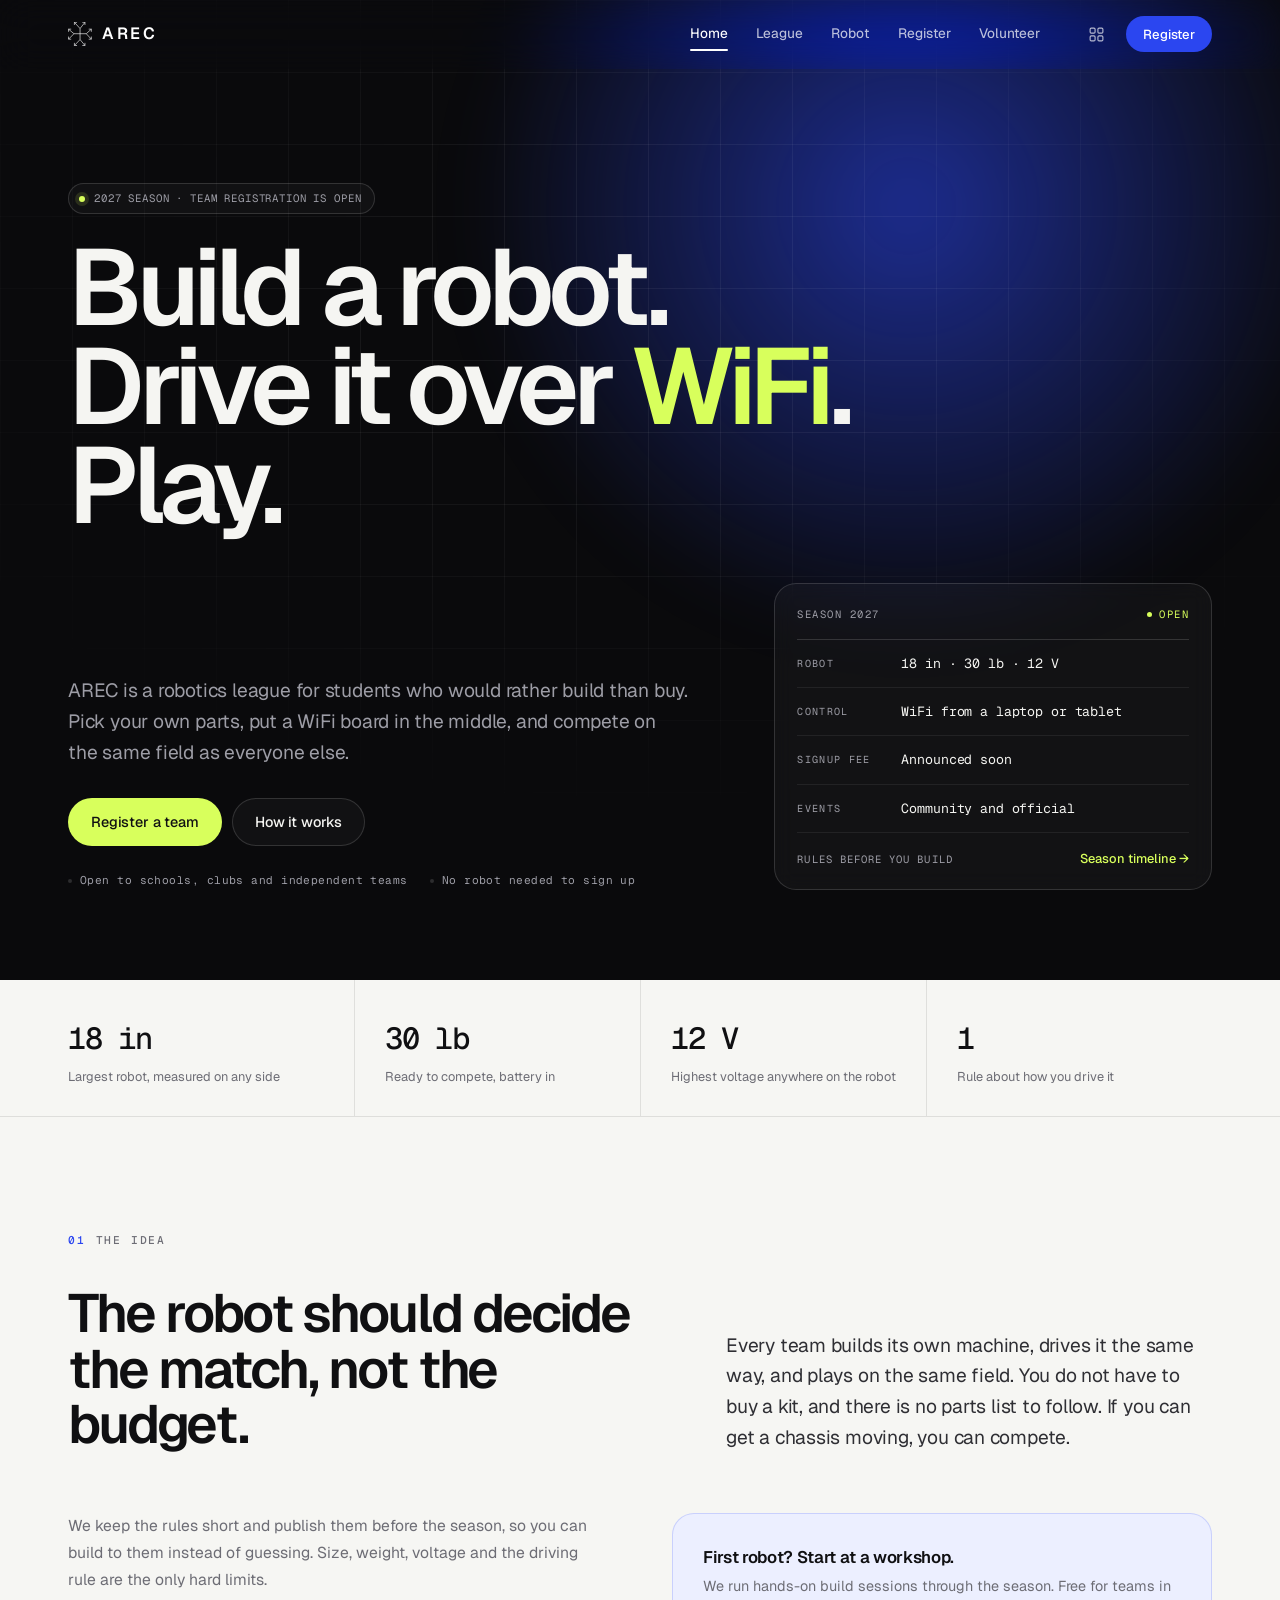
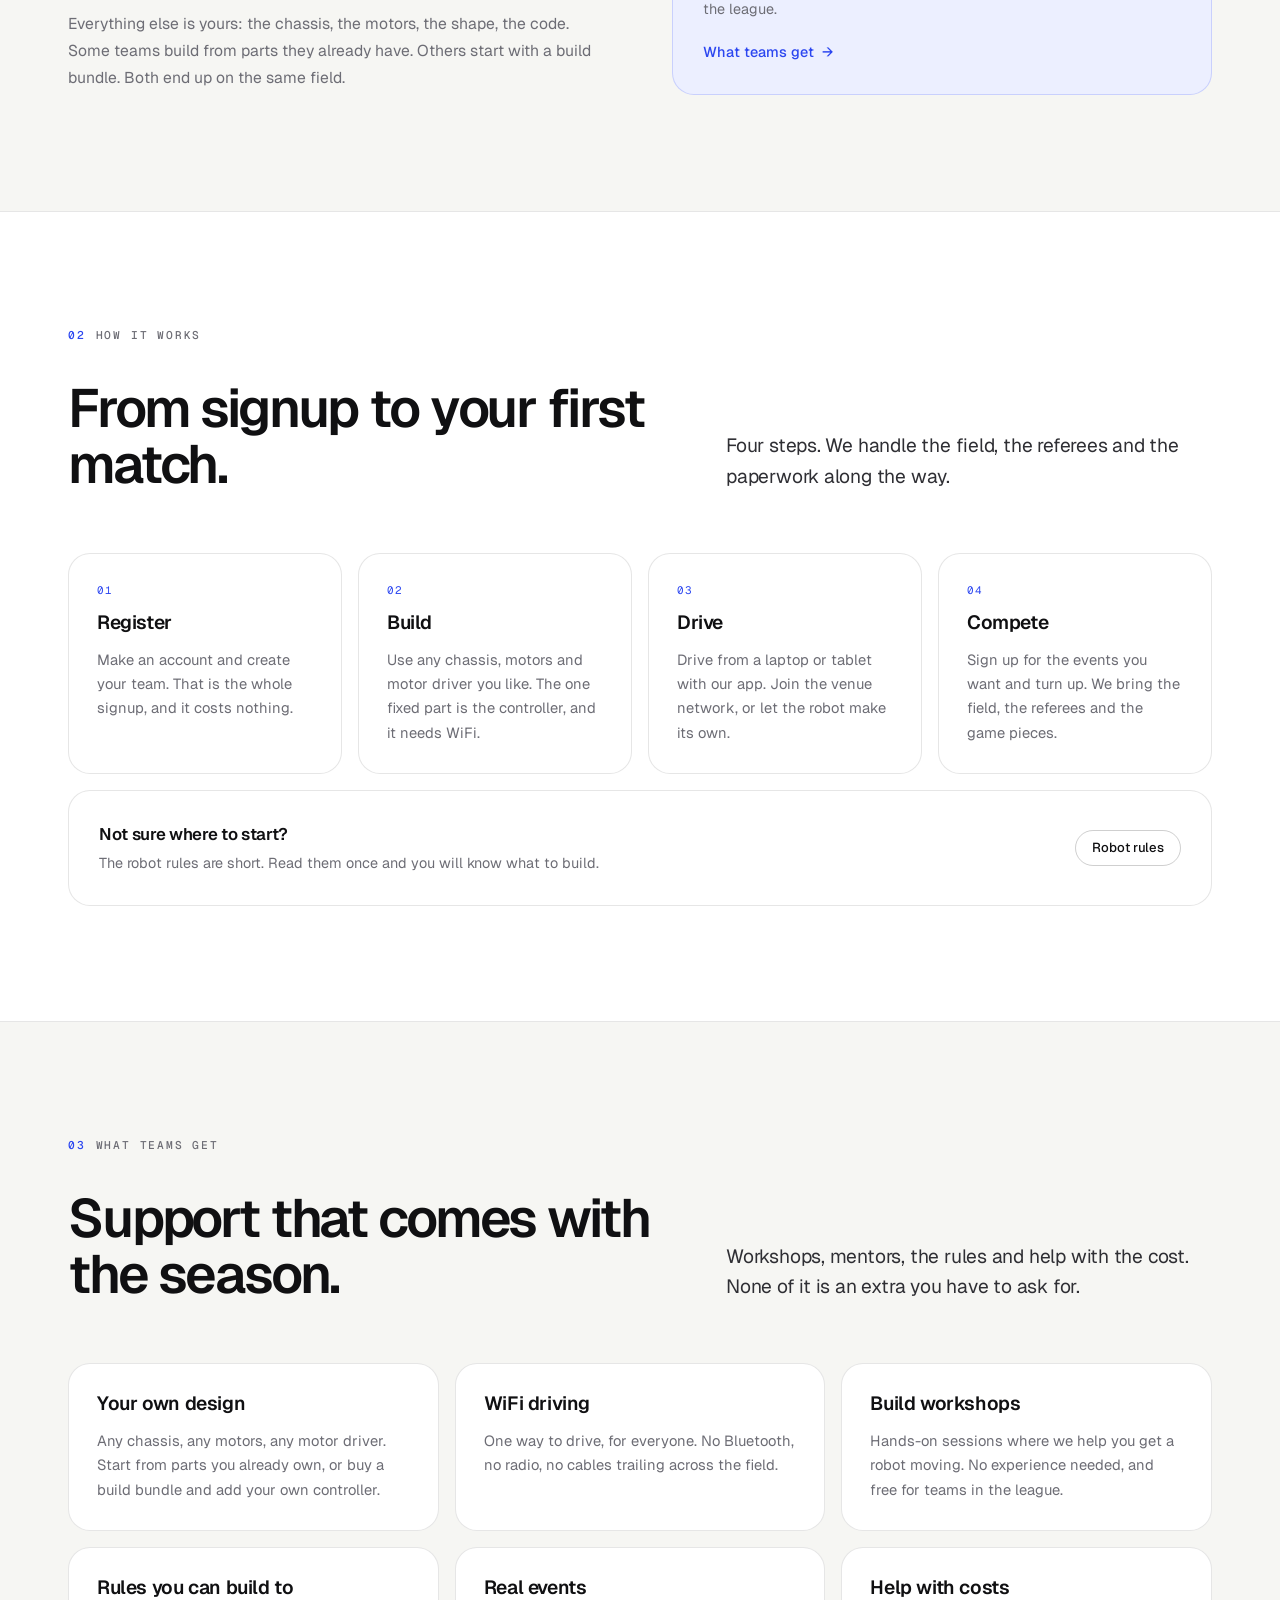
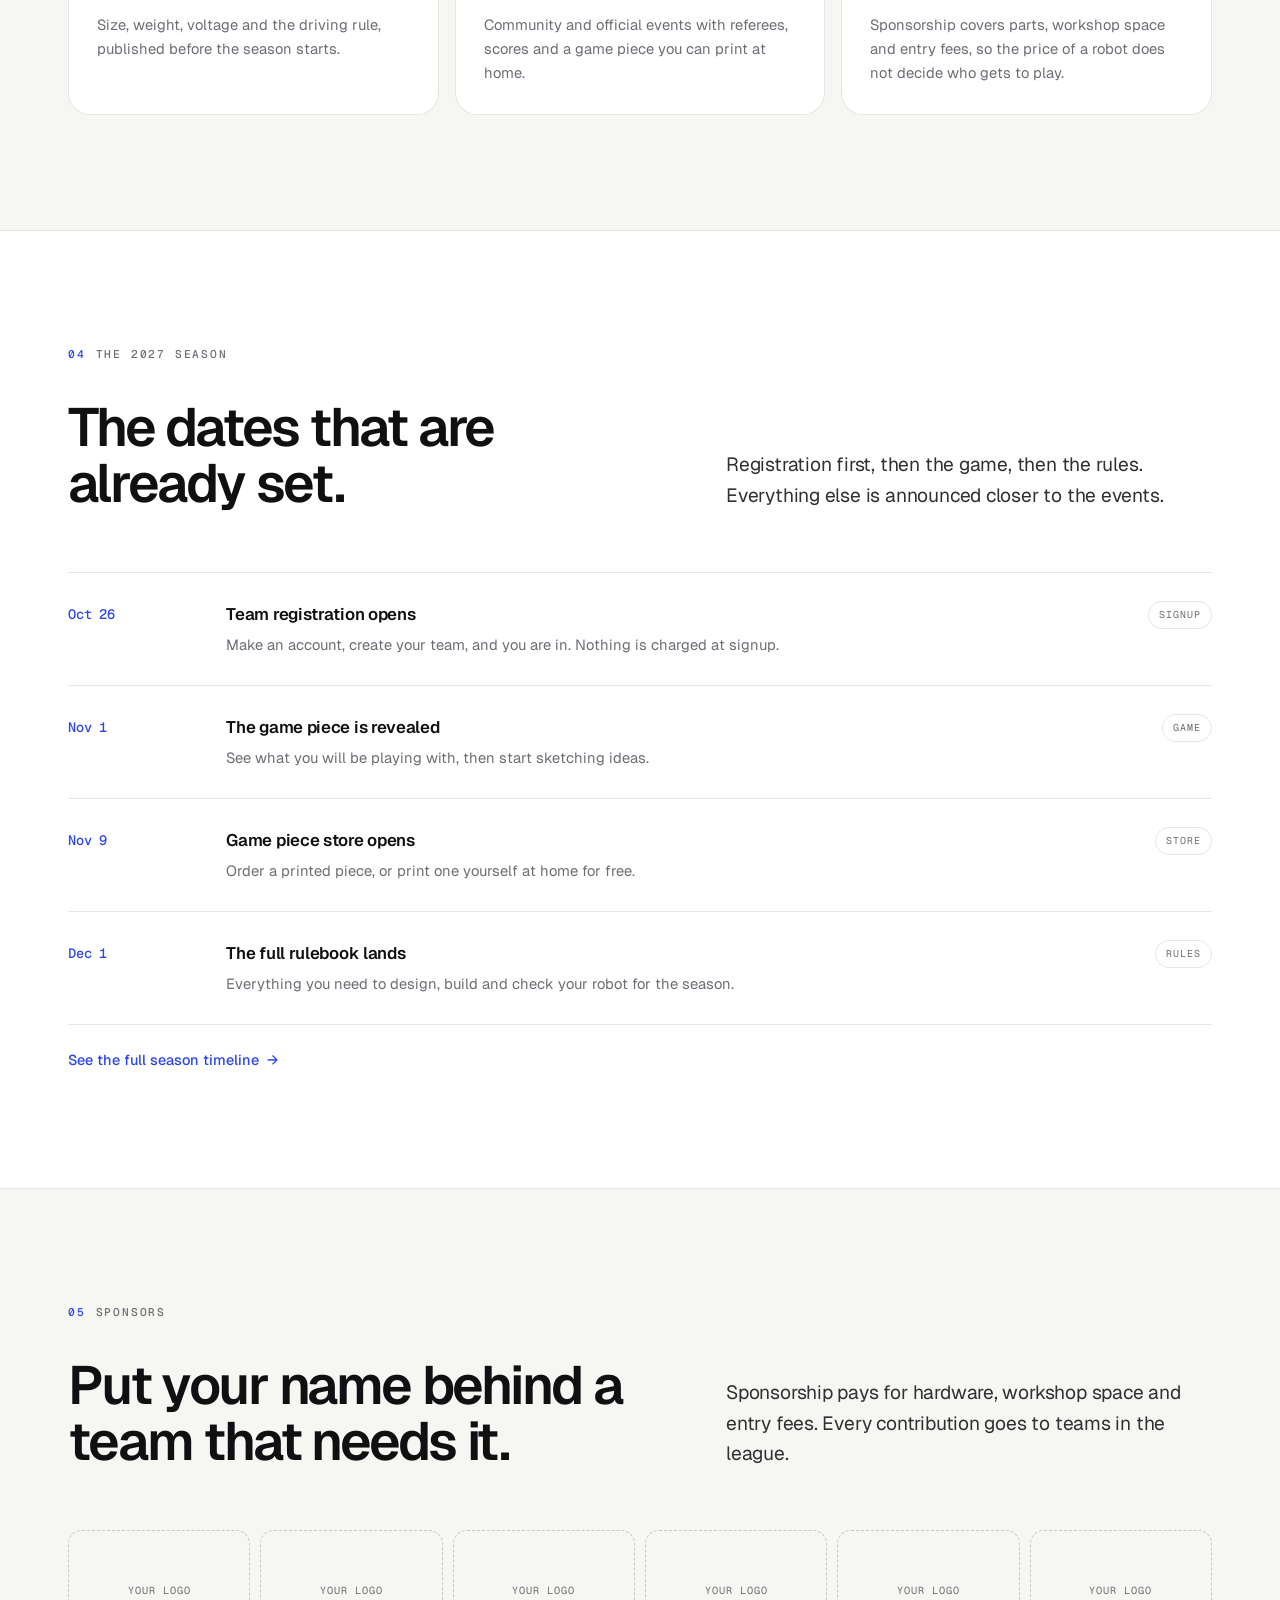
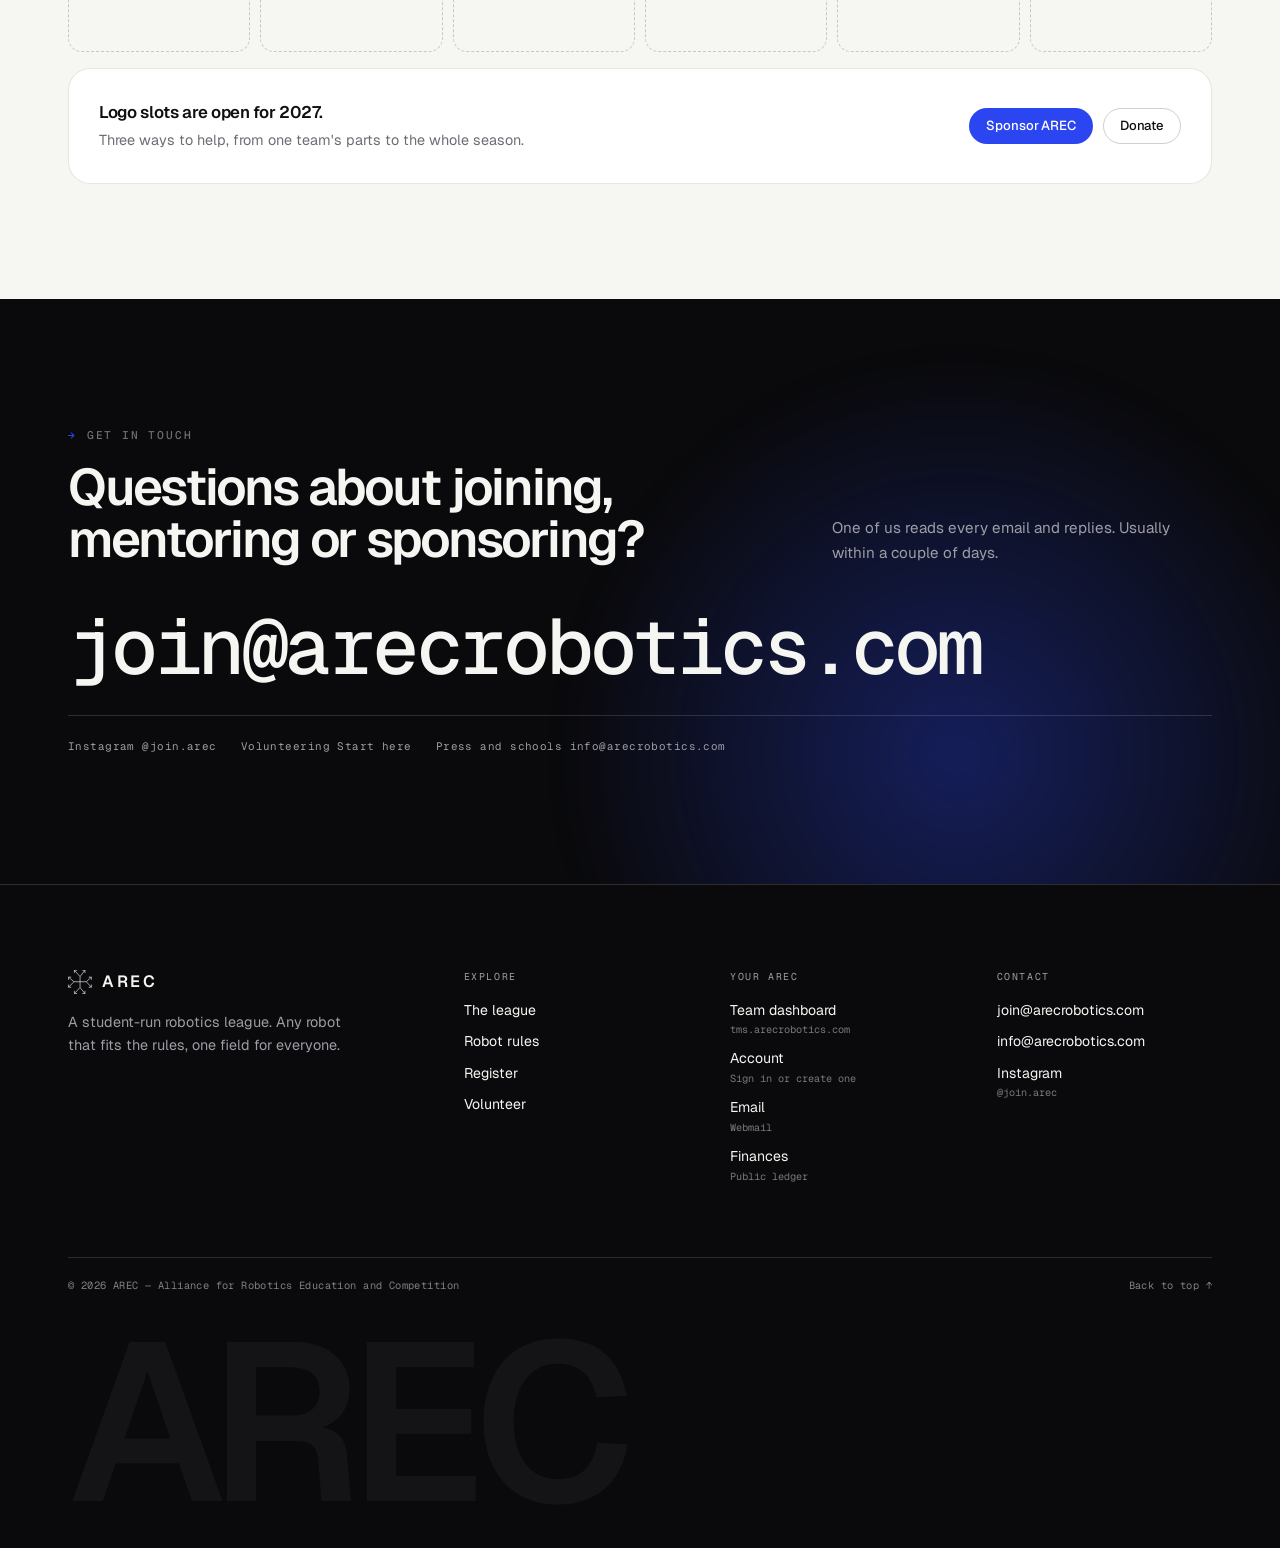
==== commit 919f8776: "web" ====
--- a/index.html
+++ b/index.html
@@ -1,385 +1,517 @@
 <!DOCTYPE html>
-<html class="no-js" lang="en">
+<html lang="en">
 <head>
 
     <meta charset="utf-8">
-    <title>AREC | Alliance for Robotics Education and Competition</title>
-    <meta name="description" content="AREC runs a robotics league on affordable hardware. Any Arduino or ESP32 will do as the brain, drive it over WiFi from a laptop or a tablet, and compete.">
+    <title>AREC — A robotics league you can afford to join</title>
+    <meta name="description" content="AREC is a student-run robotics league. Build a robot from parts you already have, drive it over WiFi, and compete on the same field as everyone else.">
     <meta name="author" content="AREC">
-
+    <meta name="theme-color" content="#0a0a0c">
     <meta name="viewport" content="width=device-width, initial-scale=1">
 
+    <link rel="preconnect" href="https://fonts.googleapis.com">
+    <link rel="preconnect" href="https://fonts.gstatic.com" crossorigin>
+    <link rel="stylesheet" href="https://fonts.googleapis.com/css2?family=Geist:wght@300..700&amp;family=Geist+Mono:wght@400..600&amp;display=swap">
     <link rel="stylesheet" href="assets/css/styles.css">
-    <link rel="stylesheet" href="assets/css/vendor.css">
-
-    <script src="assets/js/modernizr.js"></script>
 
     <link rel="apple-touch-icon" sizes="180x180" href="assets/apple-touch-icon.png">
     <link rel="icon" type="image/png" sizes="32x32" href="assets/favicon-32x32.png">
     <link rel="icon" type="image/png" sizes="16x16" href="assets/favicon-16x16.png">
 
+    <script>document.documentElement.classList.add('js');</script>
+
 </head>
 
-<body id="top">
-
-    <div id="preloader">
-        <div id="loader" class="dots-fade">
-            <div></div>
-            <div></div>
-            <div></div>
+<body id="top" class="dark-top">
+
+    <a class="skip-link" href="#main">Skip to content</a>
+
+    <header class="site-header">
+        <div class="shell site-header__inner">
+
+            <a class="brand" href="index.html" aria-label="AREC home">
+                <svg class="brand__mark" viewBox="0 0 98 100" aria-hidden="true">
+                    <g fill="none" stroke="currentColor" stroke-width="2.6" stroke-linecap="butt" stroke-linejoin="miter">
+                        <polyline points="49.2,27.2 49.2,73.2"/>
+                        <polyline points="23.8,48.8 75.1,48.8"/>
+                        <polyline points="49.2,27.2 25.7,1.3"/>
+                        <polyline points="49.2,27.2 69.7,1.3"/>
+                        <polyline points="49.2,73.2 25.7,97.9"/>
+                        <polyline points="49.2,73.2 69.7,97.9"/>
+                        <polyline points="23.8,48.8 1.3,29.8"/>
+                        <polyline points="23.8,48.8 1.3,71.7"/>
+                        <polyline points="75.1,48.8 96.3,29.8"/>
+                        <polyline points="75.1,48.8 96.3,71.7"/>
+                        <polyline points="36.7,1.3 25.7,1.3 25.7,12.3"/>
+                        <polyline points="58.7,1.3 69.7,1.3 69.7,12.3"/>
+                        <polyline points="12.3,29.8 1.3,29.8 1.3,40.8"/>
+                        <polyline points="12.3,71.7 1.3,71.7 1.3,60.7"/>
+                        <polyline points="85.3,29.8 96.3,29.8 96.3,40.8"/>
+                        <polyline points="85.3,71.7 96.3,71.7 96.3,60.7"/>
+                        <polyline points="36.7,97.9 25.7,97.9 25.7,86.9"/>
+                        <polyline points="58.7,97.9 69.7,97.9 69.7,86.9"/>
+                    </g>
+                </svg>
+                <span class="brand__word">AREC</span>
+            </a>
+
+            <nav class="nav" aria-label="Main">
+                <a href="index.html" aria-current="page">Home</a>
+                <a href="league.html">League</a>
+                <a href="robot.html">Robot</a>
+                <a href="register.html">Register</a>
+                <a href="volunteer.html">Volunteer</a>
+            </nav>
+
+            <div class="header-actions">
+
+                <div class="tools">
+                    <button class="tools__toggle" type="button" aria-expanded="false" aria-controls="tools-menu" aria-label="More links">
+                        <svg viewBox="0 0 24 24" aria-hidden="true">
+                            <g fill="none" stroke="currentColor" stroke-width="1.6">
+                                <rect x="3" y="3" width="7" height="7" rx="1.6"/>
+                                <rect x="14" y="3" width="7" height="7" rx="1.6"/>
+                                <rect x="3" y="14" width="7" height="7" rx="1.6"/>
+                                <rect x="14" y="14" width="7" height="7" rx="1.6"/>
+                            </g>
+                        </svg>
+                    </button>
+
+                    <div class="tools__menu" id="tools-menu" hidden>
+                        <p class="tools__label">Your AREC</p>
+                        <a href="https://tms.arecrobotics.com/" target="_blank" rel="noopener noreferrer">Team dashboard<span>tms.arecrobotics.com</span></a>
+                        <a href="https://auth.albt.qzz.io" target="_blank" rel="noopener noreferrer">Account<span>Sign in or create one</span></a>
+                        <a href="https://mail.arecrobotics.com" target="_blank" rel="noopener noreferrer">Email<span>mail.arecrobotics.com</span></a>
+                        <a href="https://hcb.hackclub.com/arec" target="_blank" rel="noopener noreferrer">Finances<span>hcb.hackclub.com/arec</span></a>
+                    </div>
+                </div>
+
+                <a class="btn btn--sm btn--primary header-cta" href="register.html">Register</a>
+
+                <button class="menu-toggle" type="button" aria-expanded="false" aria-controls="mobile-nav" aria-label="Open menu">
+                    <span></span>
+                    <span></span>
+                </button>
+
+            </div>
         </div>
-    </div>
-
-    <header class="s-header">
-
-        <div class="s-header__logo">
-            <a href="index.html">
-                <img src="assets/images/logo.svg" alt="AREC">
-            </a>
-        </div>
-
-        <div class="s-header__content">
-
-            <nav class="s-header__nav-wrap">
-                <ul class="s-header__nav">
-                    <li><a href="index.html">Home</a></li>
+
+        <div class="mobile-nav" id="mobile-nav" hidden>
+            <nav class="shell" aria-label="Mobile">
+                <ul class="mobile-nav__list">
+                    <li><a href="index.html" aria-current="page">Home</a></li>
                     <li><a href="league.html">League</a></li>
                     <li><a href="robot.html">Robot</a></li>
                     <li><a href="register.html">Register</a></li>
                     <li><a href="volunteer.html">Volunteer</a></li>
                 </ul>
+
+                <p class="mobile-nav__label">Your AREC</p>
+                <div class="mobile-nav__tools">
+                    <a href="https://tms.arecrobotics.com/" target="_blank" rel="noopener noreferrer">Team dashboard<span>tms.arecrobotics.com</span></a>
+                    <a href="https://auth.albt.qzz.io" target="_blank" rel="noopener noreferrer">Account<span>Sign in</span></a>
+                    <a href="https://mail.arecrobotics.com" target="_blank" rel="noopener noreferrer">Email<span>Webmail</span></a>
+                    <a href="https://hcb.hackclub.com/arec" target="_blank" rel="noopener noreferrer">Finances<span>Ledger</span></a>
+                </div>
+
+                <a class="btn btn--primary btn--block" href="register.html">Register a team</a>
             </nav>
-
-            <a href="register.html" class="btn btn--primary btn--small">
-                <svg xmlns="http://www.w3.org/2000/svg" width="24" height="24" viewBox="0 0 24 24"><path d="M24 0l-6 22-8.129-7.239 7.802-8.234-10.458 7.227-7.215-1.754 24-12zm-15 16.668v7.332l3.258-4.431-3.258-2.901z"/></svg>
-                Pre-register a team
-            </a>
-
         </div>
-
-        <a class="s-header__menu-toggle" href="#0"><span>Menu</span></a>
-
     </header>
 
-    <section id="hero" class="s-hero target-section">
-
-        <div class="s-hero__bg">
-            <div class="gradient-overlay"></div>
+    <main id="main">
+
+        <section class="hero">
+            <div class="shell">
+
+                <div class="hero__head">
+                    <span class="pill"><span class="pill__dot"></span>2027 season · team registration is open</span>
+                    <h1>Build a robot.<br>Drive it over <em>WiFi</em>.<br>Play.</h1>
+                </div>
+
+                <div class="hero__body">
+                    <div class="hero__copy">
+                        <p class="hero__lead">
+                            AREC is a robotics league for students who would rather build than buy.
+                            Pick your own parts, put a WiFi board in the middle, and compete on the
+                            same field as everyone else.
+                        </p>
+
+                        <div class="btn-row">
+                            <a class="btn btn--spark" href="register.html">Register a team</a>
+                            <a class="btn btn--ghost-light" href="#how">How it works</a>
+                        </div>
+
+                        <div class="hero__note">
+                            <span>Open to schools, clubs and independent teams</span>
+                            <span>No robot needed to sign up</span>
+                        </div>
+                    </div>
+
+                    <aside class="spec-card" data-reveal aria-label="Season at a glance">
+                        <div class="spec-card__head">
+                            <span>Season 2027</span>
+                            <span class="spec-card__live">Open</span>
+                        </div>
+                        <dl>
+                            <div>
+                                <dt>Robot</dt>
+                                <dd>18 in · 30 lb · 12 V</dd>
+                            </div>
+                            <div>
+                                <dt>Control</dt>
+                                <dd>WiFi from a laptop or tablet</dd>
+                            </div>
+                            <div>
+                                <dt>Signup fee</dt>
+                                <dd>Announced soon</dd>
+                            </div>
+                            <div>
+                                <dt>Events</dt>
+                                <dd>Community and official</dd>
+                            </div>
+                        </dl>
+                        <div class="spec-card__foot">
+                            <span class="mono" style="font-size:.66rem;letter-spacing:.1em;text-transform:uppercase;color:var(--night-muted);">Rules before you build</span>
+                            <a href="league.html#season">Season timeline &rarr;</a>
+                        </div>
+                    </aside>
+                </div>
+
+            </div>
+        </section>
+
+        <div class="stats">
+            <div class="shell stats__grid">
+                <div class="stats__item">
+                    <p class="stats__value">18 in</p>
+                    <p class="stats__label">Largest robot, measured on any side</p>
+                </div>
+                <div class="stats__item">
+                    <p class="stats__value">30 lb</p>
+                    <p class="stats__label">Ready to compete, battery in</p>
+                </div>
+                <div class="stats__item">
+                    <p class="stats__value">12 V</p>
+                    <p class="stats__label">Highest voltage anywhere on the robot</p>
+                </div>
+                <div class="stats__item">
+                    <p class="stats__value">1</p>
+                    <p class="stats__label">Rule about how you drive it</p>
+                </div>
+            </div>
         </div>
 
-        <div class="row s-hero__content">
-            <div class="column">
-
-                <h1>Robots.</h1>
-                <div class="s-hero__content-about">
-
-                    <p>
-                    A robotics league on affordable hardware.<br>
-                    Any Arduino or ESP32 will do as the brain.<br>
-                    Drive it over WiFi and come compete.
+        <section class="section">
+            <div class="shell">
+                <header class="section-head" data-reveal>
+                    <p class="eyebrow"><span class="eyebrow__num">01</span> The idea</p>
+                    <div class="section-head__body">
+                        <h2 class="section-title">The robot should decide the match, not the budget.</h2>
+                        <p class="lead">
+                            Every team builds its own machine, drives it the same way, and plays on
+                            the same field. You do not have to buy a kit, and there is no parts list to
+                            follow. If you can get a chassis moving, you can compete.
+                        </p>
+                    </div>
+                </header>
+
+                <div class="split">
+                    <div class="stack" data-reveal>
+                        <p class="body">
+                            We keep the rules short and publish them before the season, so you can
+                            build to them instead of guessing. Size, weight, voltage and the driving
+                            rule are the only hard limits.
+                        </p>
+                        <p class="body">
+                            Everything else is yours: the chassis, the motors, the shape, the code.
+                            Some teams build from parts they already have. Others start with a build
+                            bundle. Both end up on the same field.
+                        </p>
+                    </div>
+
+                    <div class="callout callout--wash" data-reveal>
+                        <div>
+                            <h3>First robot? Start at a workshop.</h3>
+                            <p>We run hands-on build sessions through the season. Free for teams in the league.</p>
+                        </div>
+                        <a class="text-link" href="league.html#get">What teams get</a>
+                    </div>
+                </div>
+            </div>
+        </section>
+
+        <section class="section section--surface" id="how">
+            <div class="shell">
+                <header class="section-head" data-reveal>
+                    <p class="eyebrow"><span class="eyebrow__num">02</span> How it works</p>
+                    <div class="section-head__body">
+                        <h2 class="section-title">From signup to your first match.</h2>
+                        <p class="lead">Four steps. We handle the field, the referees and the paperwork along the way.</p>
+                    </div>
+                </header>
+
+                <div class="grid grid--4" data-reveal-group>
+                    <article class="card" data-reveal>
+                        <span class="card__num">01</span>
+                        <h3 class="card-title">Register</h3>
+                        <p>Make an account and create your team. That is the whole signup, and it costs nothing.</p>
+                    </article>
+                    <article class="card" data-reveal>
+                        <span class="card__num">02</span>
+                        <h3 class="card-title">Build</h3>
+                        <p>Use any chassis, motors and motor driver you like. The one fixed part is the controller, and it needs WiFi.</p>
+                    </article>
+                    <article class="card" data-reveal>
+                        <span class="card__num">03</span>
+                        <h3 class="card-title">Drive</h3>
+                        <p>Drive from a laptop or tablet with our app. Join the venue network, or let the robot make its own.</p>
+                    </article>
+                    <article class="card" data-reveal>
+                        <span class="card__num">04</span>
+                        <h3 class="card-title">Compete</h3>
+                        <p>Sign up for the events you want and turn up. We bring the field, the referees and the game pieces.</p>
+                    </article>
+                </div>
+
+                <div class="callout" style="margin-top:16px;" data-reveal>
+                    <div>
+                        <h3>Not sure where to start?</h3>
+                        <p>The robot rules are short. Read them once and you will know what to build.</p>
+                    </div>
+                    <a class="btn btn--ghost btn--sm" href="robot.html">Robot rules</a>
+                </div>
+            </div>
+        </section>
+
+        <section class="section" id="get">
+            <div class="shell">
+                <header class="section-head" data-reveal>
+                    <p class="eyebrow"><span class="eyebrow__num">03</span> What teams get</p>
+                    <div class="section-head__body">
+                        <h2 class="section-title">Support that comes with the season.</h2>
+                        <p class="lead">
+                            Workshops, mentors, the rules and help with the cost. None of it is an
+                            extra you have to ask for.
+                        </p>
+                    </div>
+                </header>
+
+                <div class="grid grid--3" data-reveal-group>
+                    <article class="card" data-reveal>
+                        <h3 class="card-title">Your own design</h3>
+                        <p>Any chassis, any motors, any motor driver. Start from parts you already own, or buy a build bundle and add your own controller.</p>
+                    </article>
+                    <article class="card" data-reveal>
+                        <h3 class="card-title">WiFi driving</h3>
+                        <p>One way to drive, for everyone. No Bluetooth, no radio, no cables trailing across the field.</p>
+                    </article>
+                    <article class="card" data-reveal>
+                        <h3 class="card-title">Build workshops</h3>
+                        <p>Hands-on sessions where we help you get a robot moving. No experience needed, and free for teams in the league.</p>
+                    </article>
+                    <article class="card" data-reveal>
+                        <h3 class="card-title">Rules you can build to</h3>
+                        <p>Size, weight, voltage and the driving rule, published before the season starts.</p>
+                    </article>
+                    <article class="card" data-reveal>
+                        <h3 class="card-title">Real events</h3>
+                        <p>Community and official events with referees, scores and a game piece you can print at home.</p>
+                    </article>
+                    <article class="card" data-reveal>
+                        <h3 class="card-title">Help with costs</h3>
+                        <p>Sponsorship covers parts, workshop space and entry fees, so the price of a robot does not decide who gets to play.</p>
+                    </article>
+                </div>
+            </div>
+        </section>
+
+        <section class="section section--surface" id="season">
+            <div class="shell">
+                <header class="section-head" data-reveal>
+                    <p class="eyebrow"><span class="eyebrow__num">04</span> The 2027 season</p>
+                    <div class="section-head__body">
+                        <h2 class="section-title">The dates that are already set.</h2>
+                        <p class="lead">Registration first, then the game, then the rules. Everything else is announced closer to the events.</p>
+                    </div>
+                </header>
+
+                <ol class="timeline" data-reveal-group>
+                    <li class="timeline__item" data-reveal>
+                        <span class="timeline__date">Oct 26</span>
+                        <div class="timeline__body">
+                            <h3>Team registration opens</h3>
+                            <p>Make an account, create your team, and you are in. Nothing is charged at signup.</p>
+                        </div>
+                        <span class="timeline__tag">Signup</span>
+                    </li>
+                    <li class="timeline__item" data-reveal>
+                        <span class="timeline__date">Nov 1</span>
+                        <div class="timeline__body">
+                            <h3>The game piece is revealed</h3>
+                            <p>See what you will be playing with, then start sketching ideas.</p>
+                        </div>
+                        <span class="timeline__tag">Game</span>
+                    </li>
+                    <li class="timeline__item" data-reveal>
+                        <span class="timeline__date">Nov 9</span>
+                        <div class="timeline__body">
+                            <h3>Game piece store opens</h3>
+                            <p>Order a printed piece, or print one yourself at home for free.</p>
+                        </div>
+                        <span class="timeline__tag">Store</span>
+                    </li>
+                    <li class="timeline__item" data-reveal>
+                        <span class="timeline__date">Dec 1</span>
+                        <div class="timeline__body">
+                            <h3>The full rulebook lands</h3>
+                            <p>Everything you need to design, build and check your robot for the season.</p>
+                        </div>
+                        <span class="timeline__tag">Rules</span>
+                    </li>
+                </ol>
+
+                <p style="margin-top:22px;" data-reveal>
+                    <a class="text-link" href="league.html#season">See the full season timeline</a>
+                </p>
+            </div>
+        </section>
+
+        <section class="section" id="sponsors">
+            <div class="shell">
+                <header class="section-head" data-reveal>
+                    <p class="eyebrow"><span class="eyebrow__num">05</span> Sponsors</p>
+                    <div class="section-head__body">
+                        <h2 class="section-title">Put your name behind a team that needs it.</h2>
+                        <p class="lead">
+                            Sponsorship pays for hardware, workshop space and entry fees. Every
+                            contribution goes to teams in the league.
+                        </p>
+                    </div>
+                </header>
+
+                <div class="logo-grid" data-reveal-group aria-label="Sponsor logo slots">
+                    <a class="logo-slot" href="league.html#sponsors" data-reveal>Your logo</a>
+                    <a class="logo-slot" href="league.html#sponsors" data-reveal>Your logo</a>
+                    <a class="logo-slot" href="league.html#sponsors" data-reveal>Your logo</a>
+                    <a class="logo-slot" href="league.html#sponsors" data-reveal>Your logo</a>
+                    <a class="logo-slot" href="league.html#sponsors" data-reveal>Your logo</a>
+                    <a class="logo-slot" href="league.html#sponsors" data-reveal>Your logo</a>
+                </div>
+
+                <div class="callout" style="margin-top:16px;" data-reveal>
+                    <div>
+                        <h3>Logo slots are open for 2027.</h3>
+                        <p>Three ways to help, from one team's parts to the whole season.</p>
+                    </div>
+                    <div class="btn-row">
+                        <a class="btn btn--primary btn--sm" href="mailto:join@arecrobotics.com?subject=Sponsoring%20AREC">Sponsor AREC</a>
+                        <a class="btn btn--ghost btn--sm" href="https://hcb.hackclub.com/donations/start/arec" target="_blank" rel="noopener noreferrer">Donate</a>
+                    </div>
+                </div>
+            </div>
+        </section>
+
+        <section class="contact">
+            <div class="shell contact__inner">
+                <div class="contact__head">
+                    <div data-reveal>
+                        <p class="eyebrow"><span class="eyebrow__num">&rarr;</span> Get in touch</p>
+                        <h2 style="margin-top:16px;">Questions about joining, mentoring or sponsoring?</h2>
+                    </div>
+                    <p class="contact__note" data-reveal>
+                        One of us reads every email and replies. Usually within a couple of days.
                     </p>
-
-                    <footer>
-                        <div class="s-hero__content-social">
-                            <a href="https://instagram.com/join.arec" target="_blank" rel="noopener noreferrer" aria-label="AREC on Instagram">
-                                <svg xmlns="http://www.w3.org/2000/svg" width="22" height="22" viewBox="0 0 24 24" fill="currentColor" aria-hidden="true"><path d="M12 2.16c3.2 0 3.58.01 4.85.07 3.25.15 4.77 1.69 4.92 4.92.06 1.27.07 1.65.07 4.85s-.01 3.58-.07 4.85c-.15 3.23-1.66 4.77-4.92 4.92-1.27.06-1.64.07-4.85.07s-3.58-.01-4.85-.07c-3.26-.15-4.77-1.7-4.92-4.92C2.17 15.58 2.16 15.2 2.16 12s.01-3.58.07-4.85C2.38 3.92 3.9 2.38 7.15 2.23 8.42 2.17 8.8 2.16 12 2.16zm0 5.68a4.16 4.16 0 100 8.32 4.16 4.16 0 000-8.32zm0 6.86a2.7 2.7 0 110-5.4 2.7 2.7 0 010 5.4zm4.33-7.03a.97.97 0 100 1.94.97.97 0 000-1.94z"/></svg>
-                            </a>
-                            <a href="https://tms.arecrobotics.com/" target="_blank" rel="noopener noreferrer" aria-label="Team management system">
-                                <svg xmlns="http://www.w3.org/2000/svg" width="22" height="22" viewBox="0 0 24 24" fill="currentColor" aria-hidden="true"><path d="M3 4h18v4H3V4zm0 6h18v10H3V10zm3 3v2h5v-2H6zm8 0v2h4v-2h-4z"/></svg>
-                            </a>
-                        </div>
-                    </footer>
-                </div>
-
-            </div>
-        </div>
-
-        <div class="s-hero__scroll">
-            <a href="#about" class="s-hero__scroll-link smoothscroll">
-                Scroll Down
-            </a>
-        </div>
-
-    </section>
-
-    <section id="about" class="s-about">
-
-        <div class="horizontal-line"></div>
-
-        <div class="row">
-            <div class="column large-12">
-
-                <div class="section-title" data-num="01" data-aos="fade-up">
-                    <h3 class="h6">Who We Are</h3>
-                </div>
-
-            </div>
-
-            <div class="column large-6 w-900-stack s-about__intro-text">
-                <h1 class="display-1" data-aos="fade-up">
-                    A student run robotics league for teams that cannot buy their way in.
-                </h1>
-            </div>
-
-            <div class="column large-6 w-900-stack">
-                <p class="lead" data-aos="fade-up">
-                    AREC puts on a season of events where every team builds its own robot,
-                    drives it over WiFi, and plays on the same field. The rules are short so
-                    the engineering decides the match, not the budget.
-                </p>
-            </div>
-        </div>
-
-        <div class="row block-large-1-2 block-tab-full s-about__process item-list">
-            <div class="column item item-process" data-aos="fade-up">
-                <h3 class="item-title">Join</h3>
-                <p>
-                Create a team on the team management system. That is the registration.
-                There is no second form and nothing is charged on the day.
-                </p>
-            </div>
-            <div class="column item item-process" data-aos="fade-up">
-                <h3 class="item-title">Build</h3>
-                <p>
-                Put a robot together. Chassis, motors, motor driver and brain are your
-                call. The only fixed part is the brain, and it has to speak WiFi.
-                </p>
-            </div>
-            <div class="column item item-process" data-aos="fade-up">
-                <h3 class="item-title">Drive</h3>
-                <p>
-                Run the AREC driver app on a laptop or a tablet and drive over WiFi.
-                Join the venue network or run your own access point, whichever is easier.
-                </p>
-            </div>
-            <div class="column item item-process" data-aos="fade-up">
-                <h3 class="item-title">Compete</h3>
-                <p>
-                Sign up for the events you want, turn up, and play. Scoring, referees
-                and a printed game piece are all handled by us.
-                </p>
-            </div>
-        </div>
-
-    </section>
-
-    <section id="services" class="s-services">
-
-        <div class="row">
-            <div class="column large-12">
-                <div class="section-title" data-num="02" data-aos="fade-up">
-                    <h3 class="h6">What A Team Gets</h3>
-                </div>
-            </div>
-            <div class="column large-6 w-900-stack">
-                <h1 class="display-1" data-aos="fade-up">
-                    Everything you need to build a robot, learn how to drive it, and put it
-                    on a field.
-                </h1>
-            </div>
-            <div class="column large-6 w-900-stack">
-                <p class="lead" data-aos="fade-up">
-                    Support that is included, not sold on the side. Workshops, mentorship,
-                    the rule set and the money to make it all work.
-                </p>
-            </div>
-        </div>
-
-        <div class="row block-large-1-2 block-tab-full s-services__services item-list">
-            <div class="column item item-service" data-aos="fade-up">
-                <span class="service-icon service-icon--product-design"></span>
-                <h3 class="item-title">Build it yourself</h3>
-                <p>
-                Nothing about the robot is fixed. Any chassis, any motors, any motor
-                driver. Build it from parts you already own or buy the build bundle
-                from the store and fit your own brain.
-                </p>
-            </div>
-            <div class="column item item-service" data-aos="fade-up">
-                <span class="service-icon service-icon--branding"></span>
-                <h3 class="item-title">WiFi driving</h3>
-                <p>
-                The brain connects to the driver app over WiFi and nothing else. Either
-                join the venue network or let the robot run its own access point and
-                connect straight to it.
-                </p>
-            </div>
-            <div class="column item item-service" data-aos="fade-up">
-                <span class="service-icon service-icon--frontend"></span>
-                <h3 class="item-title">Free workshops</h3>
-                <p>
-                Hands on sessions where we help you get a robot built and working.
-                No experience needed, and no charge for teams in the league.
-                </p>
-            </div>
-            <div class="column item item-service" data-aos="fade-up">
-                <span class="service-icon service-icon--research"></span>
-                <h3 class="item-title">One rule set</h3>
-                <p>
-                The same rules for everybody. Size, weight, voltage and the WiFi driving
-                rule, published before the season starts so you can build to it.
-                </p>
-            </div>
-            <div class="column item item-service" data-aos="fade-up">
-                <span class="service-icon service-icon--illustration"></span>
-                <h3 class="item-title">Real events</h3>
-                <p>
-                Community and official events, refereed and scored, with a game piece you
-                can print yourself or order from the store.
-                </p>
-            </div>
-            <div class="column item item-service" data-aos="fade-up">
-                <span class="service-icon service-icon--ecommerce"></span>
-                <h3 class="item-title">Money for robots</h3>
-                <p>
-                Sponsorships and donations pay for hardware, workshops and entry fees, so
-                that no team is priced out of the league.
-                </p>
-            </div>
-        </div>
-
-    </section>
-
-    <div id="clients" class="section s-clients">
-
-        <div class="row narrower s-clients__top h-text-center">
-            <div class="column">
-                <h1 class="display-1" data-aos="fade-up">
-                Sponsors and partners go here once we have them.
-                </h1>
-            </div>
-        </div>
-
-        <div class="row clients-outer">
-            <div class="column">
-                <div class="clients" data-aos="fade-up">
-
-                    <a href="#sponsors" title="Sponsors" class="clients__slide"><img src="assets/images/icons/clients/your-logo-here.svg" alt="Sponsor logo placeholder"></a>
-                    <a href="#sponsors" title="Sponsors" class="clients__slide"><img src="assets/images/icons/clients/your-logo-here.svg" alt="Sponsor logo placeholder"></a>
-                    <a href="#sponsors" title="Sponsors" class="clients__slide"><img src="assets/images/icons/clients/your-logo-here.svg" alt="Sponsor logo placeholder"></a>
-                    <a href="#sponsors" title="Sponsors" class="clients__slide"><img src="assets/images/icons/clients/your-logo-here.svg" alt="Sponsor logo placeholder"></a>
-                    <a href="#sponsors" title="Sponsors" class="clients__slide"><img src="assets/images/icons/clients/your-logo-here.svg" alt="Sponsor logo placeholder"></a>
-                    <a href="#sponsors" title="Sponsors" class="clients__slide"><img src="assets/images/icons/clients/your-logo-here.svg" alt="Sponsor logo placeholder"></a>
-
-                </div>
-            </div>
-        </div>
-
-        <div class="row testimonials collapse">
-
-            <div class="column large-12">
-
-                <div class="testimonial-slider" data-aos="fade-up">
-
-                    <div class="testimonial-slider__slide">
-                        <p>
-                        Placeholder quote. Swap this for something a real team captain said
-                        once we have one. Short sentences, no marketing.
-                        </p>
-                        <div class="testimonial-slider__author">
-                            <img src="assets/images/avatars/placeholder.svg" alt="Author image" class="testimonial-slider__avatar">
-                            <cite class="testimonial-slider__cite">
-                                <strong>Team captain</strong>
-                                <span>School or group</span>
-                            </cite>
-                        </div>
-                    </div>
-
-                    <div class="testimonial-slider__slide">
-                        <p>
-                        Second placeholder quote. A mentor or a volunteer saying what the
-                        league was like for them.
-                        </p>
-                        <div class="testimonial-slider__author">
-                            <img src="assets/images/avatars/placeholder.svg" alt="Author image" class="testimonial-slider__avatar">
-                            <cite class="testimonial-slider__cite">
-                                <strong>Volunteer</strong>
-                                <span>Your name here</span>
-                            </cite>
-                        </div>
-                    </div>
-
-                </div>
-
-            </div>
-
-        </div>
-
-    </div>
-
-    <section class="s-contact">
-
-        <div class="row narrower s-contact__top h-text-center">
-            <div class="column">
-                <h3 class="h6">Get In Touch</h3>
-                <h1 class="display-1">
-                Questions about joining, mentoring or sponsoring. A person reads every
-                message. Write to us at
-                </h1>
-            </div>
-        </div>
-
-        <div class="row h-text-center">
-            <div class="column">
-                <p class="s-contact__email" style="font-size:clamp(28px,8vw,108px);">
-                    <a href="mailto:join@arecrobotics.com">join@<wbr>arecrobotics.com</a>
-                </p>
-            </div>
-        </div>
-
-    </section>
-
-    <footer class="s-footer">
-        <div class="row row-y-top">
-
-            <div class="column large-8 medium-12">
-                <div class="row">
-                    <div class="column large-7 tab-12 s-footer__block">
-                        <h4 class="h6">Find Us</h4>
-
-                        <p>
-                        <a href="mailto:join@arecrobotics.com">join@arecrobotics.com</a><br>
-                        <a href="mailto:info@arecrobotics.com">info@arecrobotics.com</a><br>
-                        <a href="https://instagram.com/join.arec">Instagram</a>
-                        </p>
-                    </div>
-
-                    <div class="column large-5 tab-12 s-footer__block">
-                        <h4 class="h6">Follow Us</h4>
-
-                        <ul class="s-footer__list">
-                            <li><a href="https://tms.arecrobotics.com/" target="_blank" rel="noopener noreferrer">Team management system</a></li>
-                            <li><a href="https://auth.albt.qzz.io" target="_blank" rel="noopener noreferrer">Auth server</a></li>
-                            <li><a href="https://mail.arecrobotics.com" target="_blank" rel="noopener noreferrer">Webmail</a></li>
-                            <li><a href="https://hcb.hackclub.com/arec" target="_blank" rel="noopener noreferrer">Finances</a></li>
-                        </ul>
-                    </div>
-                </div>
-            </div>
-
-            <div class="column large-4 medium-12 s-footer__block--end">
-                <a href="register.html" class="btn h-full-width">Pre-register a team</a>
-
-                <div class="ss-copyright">
-                    <span>Copyright AREC 2026</span>
-                    <span>Design by <a href="https://www.styleshout.com/" target="_blank" rel="noopener noreferrer">StyleShout</a></span>
-                </div>
-            </div>
-
-            <div class="ss-go-top">
-                <a class="smoothscroll" title="Back to Top" href="#top">
-                    top
-                </a>
-            </div>
-
+                </div>
+
+                <div data-reveal>
+                    <a class="contact__email" href="mailto:join@arecrobotics.com">join@<wbr>arecrobotics.com</a>
+                </div>
+
+                <div class="contact__meta">
+                    <span>Instagram <a href="https://instagram.com/join.arec" target="_blank" rel="noopener noreferrer">@join.arec</a></span>
+                    <span>Volunteering <a href="volunteer.html">Start here</a></span>
+                    <span>Press and schools <a href="mailto:info@arecrobotics.com">info@arecrobotics.com</a></span>
+                </div>
+            </div>
+        </section>
+
+    </main>
+
+    <footer class="site-footer">
+        <div class="shell">
+            <div class="footer__grid">
+
+                <div class="footer__brand">
+                    <a class="brand" href="index.html" aria-label="AREC home">
+                        <svg class="brand__mark" viewBox="0 0 98 100" aria-hidden="true">
+                            <g fill="none" stroke="currentColor" stroke-width="2.6" stroke-linecap="butt" stroke-linejoin="miter">
+                                <polyline points="49.2,27.2 49.2,73.2"/>
+                                <polyline points="23.8,48.8 75.1,48.8"/>
+                                <polyline points="49.2,27.2 25.7,1.3"/>
+                                <polyline points="49.2,27.2 69.7,1.3"/>
+                                <polyline points="49.2,73.2 25.7,97.9"/>
+                                <polyline points="49.2,73.2 69.7,97.9"/>
+                                <polyline points="23.8,48.8 1.3,29.8"/>
+                                <polyline points="23.8,48.8 1.3,71.7"/>
+                                <polyline points="75.1,48.8 96.3,29.8"/>
+                                <polyline points="75.1,48.8 96.3,71.7"/>
+                                <polyline points="36.7,1.3 25.7,1.3 25.7,12.3"/>
+                                <polyline points="58.7,1.3 69.7,1.3 69.7,12.3"/>
+                                <polyline points="12.3,29.8 1.3,29.8 1.3,40.8"/>
+                                <polyline points="12.3,71.7 1.3,71.7 1.3,60.7"/>
+                                <polyline points="85.3,29.8 96.3,29.8 96.3,40.8"/>
+                                <polyline points="85.3,71.7 96.3,71.7 96.3,60.7"/>
+                                <polyline points="36.7,97.9 25.7,97.9 25.7,86.9"/>
+                                <polyline points="58.7,97.9 69.7,97.9 69.7,86.9"/>
+                            </g>
+                        </svg>
+                        <span class="brand__word">AREC</span>
+                    </a>
+                    <p class="footer__tagline">A student-run robotics league. Any robot that fits the rules, one field for everyone.</p>
+                </div>
+
+                <div>
+                    <p class="footer__heading">Explore</p>
+                    <ul class="footer__list">
+                        <li><a href="league.html">The league</a></li>
+                        <li><a href="robot.html">Robot rules</a></li>
+                        <li><a href="register.html">Register</a></li>
+                        <li><a href="volunteer.html">Volunteer</a></li>
+                    </ul>
+                </div>
+
+                <div>
+                    <p class="footer__heading">Your AREC</p>
+                    <ul class="footer__list">
+                        <li><a href="https://tms.arecrobotics.com/" target="_blank" rel="noopener noreferrer">Team dashboard<span>tms.arecrobotics.com</span></a></li>
+                        <li><a href="https://auth.albt.qzz.io" target="_blank" rel="noopener noreferrer">Account<span>Sign in or create one</span></a></li>
+                        <li><a href="https://mail.arecrobotics.com" target="_blank" rel="noopener noreferrer">Email<span>Webmail</span></a></li>
+                        <li><a href="https://hcb.hackclub.com/arec" target="_blank" rel="noopener noreferrer">Finances<span>Public ledger</span></a></li>
+                    </ul>
+                </div>
+
+                <div>
+                    <p class="footer__heading">Contact</p>
+                    <ul class="footer__list">
+                        <li><a href="mailto:join@arecrobotics.com">join@arecrobotics.com</a></li>
+                        <li><a href="mailto:info@arecrobotics.com">info@arecrobotics.com</a></li>
+                        <li><a href="https://instagram.com/join.arec" target="_blank" rel="noopener noreferrer">Instagram<span>@join.arec</span></a></li>
+                    </ul>
+                </div>
+
+            </div>
+
+            <div class="footer__bottom">
+                <span>&copy; <span data-year>2026</span> AREC — Alliance for Robotics Education and Competition</span>
+                <a href="#top">Back to top &uarr;</a>
+            </div>
+
+            <span class="footer__mark" aria-hidden="true">AREC</span>
         </div>
     </footer>
 
-    <script src="assets/js/jquery-3.2.1.min.js"></script>
-    <script src="assets/js/plugins.js"></script>
-    <script src="assets/js/main.js"></script>
-    <script src="assets/js/arec.js"></script>
+    <script src="assets/js/site.js"></script>
 
 </body>
-
 </html>
--- a/assets/css/styles.css
+++ b/assets/css/styles.css
@@ -1,4969 +1,1766 @@
-/* =================================================================== 
- * Flare Main Stylesheet
- * Template Ver. 1.0.0
- * 03-19-2020
- * ------------------------------------------------------------------
- *
- * TOC:
- * # settings and variables
- *      ## fonts
- *      ## colors
- *      ## vertical spacing and typescale
- *      ## grid variables
- * # normalize
- * # basic/base setup styles
- *      ## media
- *      ## typography resets
- *      ## links
- *      ## inputs
- * # Grid v3.0.0
- *      ## medium screen devices
- *      ## tablets
- *      ## mobile devices
- *      ## small mobile devices <= 400px
- * # block grids
- *      ## block grids - medium screen devices
- *      ## block grids - tablets
- *      ## block grids - mobile devices
- *      ## block grids - small mobile devices <= 400px
- * # MISC
- * # custom grid, block grid STACK breakpoints 
- * # base style overrides
- *      ## links
- * # typography & general theme styles
- *      ## lists
- *      ## responsive video container
- *      ## floated image
- *      ## tables
- *      ## spacing
- * # preloader
- * # forms 
- *      ## style placeholder text
- *      ## change autocomplete styles in Chrome
- * # buttons
- * # additional components
- *      ## additional typo styles
- *      ## skillbars
- *      ## alert box
- * # common and reusable styles
- *      ## item list 
- *      ## slick slider 
- * # site header
- *      ## header logo
- *      ## main navigation
- *      ## mobile menu toggle
- *      ## header contact button
- * # hero
- *      ## hero content
- *      ## hero video
- *      ## hero scroll
- *      ## animate intro content
- *      ## animations
- * # about
- *      ## about photo
- *      ## about process
- * # services
- * # portfolio
- *      ## portfolio list
- * # clients
- *      ## clients slider
- *      ## testimonials
- * # contact
- * # footer
- *      ## footer block
- *      ## footer list
- *      ## copyright
- *      ## go top
- *
- * ------------------------------------------------------------------ */
-
-
-
-/* ===================================================================
- * # settings and variables
- *
- * ------------------------------------------------------------------- */
-
-/* ------------------------------------------------------------------- 
- * ## fonts
- * ------------------------------------------------------------------- */
-
-@import url("https://fonts.googleapis.com/css?family=Montserrat:300,300i,400,400i,500,500i,600,600i,700,700i|Nunito+Sans:300,300i,400,400i,600,600i,700,700i&display=swap");
+/* ==========================================================================
+   AREC — site stylesheet
+   Hand-written, no framework. One file, one design system.
+
+   01  Tokens
+   02  Reset and base
+   03  Type
+   04  Layout
+   05  Buttons
+   06  Header
+   07  Hero
+   08  Sections
+   09  Cards and lists
+   10  Timeline and specs
+   11  Tables
+   12  Viewer
+   13  Contact
+   14  Footer
+   15  Motion and small screens
+   ========================================================================== */
+
+/* --------------------------------------------------------------------------
+   01  Tokens
+   -------------------------------------------------------------------------- */
 
 :root {
-    --font-1: "Nunito Sans", sans-serif;
-    --font-2: "Montserrat", sans-serif;
-
-    /* monospace
-     */
-    --font-mono: Consolas, "Andale Mono", Courier, "Courier New", monospace;
-}
-
-
-/* ------------------------------------------------------------------- 
- * ## colors
- * ------------------------------------------------------------------- */
-:root {
-
-    /* color-1(#c8372a)
-     * color-2(#e06a5d)
-     * color-3(#f2d0a4)
-     */
-    --color-1: hsla(5, 65%, 47%, 1);
-    --color-2: hsla(6, 72%, 60%, 1);
-    --color-3: hsla(34, 75%, 80%, 1);
-
-    /* theme color variations
-     */
-    --color-1-lighter: hsla(5, 65%, 63%, 1);
-    --color-1-light  : hsla(5, 65%, 55%, 1);
-    --color-1-dark   : hsla(5, 65%, 37%, 1);
-    --color-1-darker : hsla(5, 65%, 27%, 1);
-    --color-2-lighter: hsla(6, 72%, 82%, 1);
-    --color-2-light  : hsla(6, 72%, 72%, 1);
-    --color-2-dark   : hsla(6, 72%, 52%, 1);
-    --color-2-darker : hsla(6, 72%, 42%, 1);
-
-    /* feedback colors
-     * color-error(#ffd1d2), color-success(#c8e675), 
-     * color-info(#d7ecfb), color-notice(#fff099)
-     */
-    --color-error          : hsla(359, 100%, 91%, 1);
-    --color-success        : hsla(76, 69%, 68%, 1);
-    --color-info           : hsla(205, 82%, 91%, 1);
-    --color-notice         : hsla(51, 100%, 80%, 1);
-    --color-error-content  : hsla(359, 50%, 50%, 1);
-    --color-success-content: hsla(76, 29%, 28%, 1);
-    --color-info-content   : hsla(205, 32%, 31%, 1);
-    --color-notice-content : hsla(51, 30%, 30%, 1);
-
-    /* shades 
-     * generated using 
-     * Tint & Shade Generator 
-     * (https://maketintsandshades.com/)
-     */
-    --color-black  : #000000;
-    --color-gray-19: #0b0b0c;
-    --color-gray-18: #161719;
-    --color-gray-17: #202225;
-    --color-gray-16: #2b2e32;
-    --color-gray-15: #363a3f;
-    --color-gray-14: #41454b;
-    --color-gray-13: #4c5158;
-    --color-gray-12: #565c64;
-    --color-gray-11: #616871;
-    --color-gray-10: #6c737d;
-    --color-gray-9 : #7b818a;
-    --color-gray-8 : #898f97;
-    --color-gray-7 : #989da4;
-    --color-gray-6 : #a7abb1;
-    --color-gray-5 : #b6b9be;
-    --color-gray-4 : #c4c7cb;
-    --color-gray-3 : #d3d5d8;
-    --color-gray-2 : #e2e3e5;
-    --color-gray-1 : #f0f1f2;
-    --color-white  : #ffffff;
-
-    /* text
-     */
-    --color-text       : var(--color-gray-10);
-    --color-text-dark  : var(--color-white);
-    --color-text-light : var(--color-gray-12);
-    --color-placeholder: var(--color-gray-11);
-
-    /* buttons
-     */
-    --color-btn                   : var(--color-gray-15);
-    --color-btn-text              : var(--color-white);
-    --color-btn-hover             : var(--color-white);
-    --color-btn-hover-text        : var(--color-black);
-    --color-btn-primary           : var(--color-1);
-    --color-btn-primary-text      : var(--color-white);
-    --color-btn-primary-hover     : var(--color-white);
-    --color-btn-primary-hover-text: var(--color-black);
-    --color-btn-stroke            : var(--color-white);
-    --color-btn-stroke-text       : var(--color-white);
-    --color-btn-stroke-hover      : var(--color-white);
-    --color-btn-stroke-hover-text : var(--color-black);
-
-    /* others
-     */
-    --color-body  : var(--color-1);
-    --color-bg    : #14171B;
-    --color-border: var(--color-gray-17);
-}
-
-
-/* ------------------------------------------------------------------- 
- * ## vertical spacing and typescale
- * ------------------------------------------------------------------- */
-:root {
-
-    /* spacing
-     * base font size: 18px 
-     * vertical space unit : 32px
-     */
-    --base-size     : 62.5%;
-    --base-font-size: 1.8rem;
-    --space         : 3.2rem;
-
-    /* vertical spacing 
-     */
-    --vspace-0_25: calc(0.25 * var(--space));
-    --vspace-0_5 : calc(0.5 * var(--space));
-    --vspace-0_75: calc(0.75 * var(--space));
-    --vspace-1   : calc(var(--space));
-    --vspace-1_25: calc(1.25 * var(--space));
-    --vspace-1_5 : calc(1.5 * var(--space));
-    --vspace-1_75: calc(1.75 * var(--space));
-    --vspace-2   : calc(2 * var(--space));
-    --vspace-2_5 : calc(2.5 * var(--space));
-    --vspace-3   : calc(3 * var(--space));
-    --vspace-3_5 : calc(3.5 * var(--space));
-    --vspace-4   : calc(4 * var(--space));
-
-    /* type scale
-     * ratio 1:2 | base: 18px
-     * -------------------------------------------------------
-     *
-     * --text-display-3 = (77.40px)
-     * --text-display-2 = (64.50px)
-     * --text-display-1 = (53.75px)
-     * --text-xxxl      = (44.79px)
-     * --text-xxl       = (37.32px)
-     * --text-xl        = (31.10px)
-     * --text-lg        = (25.92px)
-     * --text-md        = (21.60px)
-     * --text-size      = (18.00px) BASE
-     * --text-sm        = (15.00px)
-     * --text-xs        = (12.50px)
-     *
-     * -------------------------------------------------------
-     */
-    --text-scale-ratio: 1.2;
-    --text-size       : var(--base-font-size);
-    --text-xs         : calc((var(--text-size) / var(--text-scale-ratio)) / var(--text-scale-ratio));
-    --text-sm         : calc(var(--text-xs) * var(--text-scale-ratio));
-    --text-md         : calc(var(--text-sm) * var(--text-scale-ratio) * var(--text-scale-ratio));
-    --text-lg         : calc(var(--text-md) * var(--text-scale-ratio));
-    --text-xl         : calc(var(--text-lg) * var(--text-scale-ratio));
-    --text-xxl        : calc(var(--text-xl) * var(--text-scale-ratio));
-    --text-xxxl       : calc(var(--text-xxl) * var(--text-scale-ratio));
-    --text-display-1  : calc(var(--text-xxxl) * var(--text-scale-ratio));
-    --text-display-2  : calc(var(--text-display-1) * var(--text-scale-ratio));
-    --text-display-3  : calc(var(--text-display-2) * var(--text-scale-ratio));
-
-    /* default button height
-     */
-    --vspace-btn: var(--vspace-2);
-}
-
-/* on mobile devices below 480px
- */
-@media screen and (max-width: 480px) {
-    :root {
-        --base-font-size: 1.6rem;
-        --space         : 2.8rem;
-    }
-}
-
-
-/* ------------------------------------------------------------------- 
- * ## grid variables
- * ------------------------------------------------------------------- */
-:root {
-
-    /* widths for rows and containers
-     */
-    --width-full    : 100%;
-    --width-max     : 1200px;
-    --width-wide    : 1400px;
-    --width-wider   : 1600px;
-    --width-widest  : 1800px;
-    --width-narrow  : 1000px;
-    --width-narrower: 900px;
-    --width-grid-max: var(--width-max);
-
-    /* gutters
-     */
-    --gutter-lg : 2rem;
-    --gutter-md : 1.6rem;
-    --gutter-mob: 1rem;
-}
-
-
-
-/* ==========================================================================
- * # normalize
- * normalize.css v8.0.1 | MIT License |
- * github.com/necolas/normalize.css
- *
- * -------------------------------------------------------------------------- */
-
-/* ------------------------------------------------------------------- 
- * ## document
- * ------------------------------------------------------------------- */
-
-/* 1. Correct the line height in all browsers.
- * 2. Prevent adjustments of font size after orientation changes in iOS.*/
+    /* Colour: warm paper, true ink, cobalt, and a single lime spark. */
+    --paper:        #f6f6f3;
+    --paper-deep:   #eeeeea;
+    --surface:      #ffffff;
+    --ink:          #101012;
+    --ink-soft:     #2f2f34;
+    --muted:        #6d6d75;
+    --line:         rgba(16, 16, 18, 0.10);
+    --line-strong:  rgba(16, 16, 18, 0.20);
+
+    --accent:       #2b46f0;
+    --accent-deep:  #1c31c4;
+    --accent-wash:  #ecefff;
+    --spark:        #d8ff5c;
+
+    --night:        #0a0a0c;
+    --night-2:      #131316;
+    --night-ink:    #f5f5f2;
+    --night-muted:  #9d9da6;
+    --night-line:   rgba(255, 255, 255, 0.14);
+
+    /* Type */
+    --font-sans: "Geist", -apple-system, BlinkMacSystemFont, "Segoe UI", Roboto, Helvetica, Arial, sans-serif;
+    --font-mono: "Geist Mono", ui-monospace, SFMono-Regular, Menlo, Consolas, monospace;
+
+    /* Shape and rhythm */
+    --page:         1240px;
+    --gutter:       clamp(20px, 5vw, 48px);
+    --radius:       22px;
+    --radius-sm:    14px;
+    --section-y:    clamp(72px, 9vw, 128px);
+    --header-h:     68px;
+
+    --shadow-soft:  0 24px 60px -32px rgba(16, 16, 18, 0.35);
+    --shadow-menu:  0 24px 60px -20px rgba(16, 16, 18, 0.30);
+
+    --ease:         cubic-bezier(0.22, 1, 0.36, 1);
+}
+
+/* --------------------------------------------------------------------------
+   02  Reset and base
+   -------------------------------------------------------------------------- */
+
+*,
+*::before,
+*::after { box-sizing: border-box; }
 
 html {
-    line-height: 1.15;
-    /* 1 */
+    scroll-behavior: smooth;
     -webkit-text-size-adjust: 100%;
-    /* 2 */
-}
-
-/* ------------------------------------------------------------------- 
- * ## sections
- * ------------------------------------------------------------------- */
-
-/* Remove the margin in all browsers. */
+}
 
 body {
     margin: 0;
-}
-
-/* Render the `main` element consistently in IE. */
-
-main {
-    display: block;
-}
-
-/* Correct the font size and margin on `h1` elements within `section` and
- * `article` contexts in Chrome, Firefox, and Safari. */
-
-h1 {
-    font-size: 2em;
-    margin: 0.67em 0;
-}
-
-/* ------------------------------------------------------------------- 
- * ## grouping
- * ------------------------------------------------------------------- */
-
-/* 1. Add the correct box sizing in Firefox.
- * 2. Show the overflow in Edge and IE. */
-
-hr {
-    -webkit-box-sizing: content-box;
-    box-sizing: content-box;
-    /* 1 */
-    height: 0;
-    /* 1 */
-    overflow: visible;
-    /* 2 */
-}
-
-/* 1. Correct the inheritance and scaling of font size in all browsers.
- * 2. Correct the odd `em` font sizing in all browsers. */
-
-pre {
-    font-family: monospace, monospace;
-    /* 1 */
-    font-size: 1em;
-    /* 2 */
-}
-
-/* ------------------------------------------------------------------- 
- * ## text-level semantics
- * ------------------------------------------------------------------- */
-
-/* Remove the gray background on active links in IE 10. */
-
-a {
-    background-color: transparent;
-}
-
-/* 1. Remove the bottom border in Chrome 57-
- * 2. Add the correct text decoration in Chrome, Edge, IE, Opera, and Safari. */
-
-abbr[title] {
-    border-bottom: none;
-    /* 1 */
-    text-decoration: underline;
-    /* 2 */
-    -webkit-text-decoration: underline dotted;
-    text-decoration: underline dotted;
-    /* 2 */
-}
-
-/* Add the correct font weight in Chrome, Edge, and Safari. */
-
-b, strong {
-    font-weight: bolder;
-}
-
-/* 1. Correct the inheritance and scaling of font size in all browsers.
- * 2. Correct the odd `em` font sizing in all browsers. */
-
-code, kbd, samp {
-    font-family: monospace, monospace;
-    /* 1 */
-    font-size: 1em;
-    /* 2 */
-}
-
-/* Add the correct font size in all browsers. */
-
-small {
-    font-size: 80%;
-}
-
-/* Prevent `sub` and `sup` elements from affecting the line height in
- * all browsers. */
-
-sub, sup {
-    font-size: 75%;
-    line-height: 0;
-    position: relative;
-    vertical-align: baseline;
-}
-
-sub {
-    bottom: -0.25em;
-}
-
-sup {
-    top: -0.5em;
-}
-
-/* ------------------------------------------------------------------- 
- * ## embedded content
- * ------------------------------------------------------------------- */
-
-/* Remove the border on images inside links in IE 10. */
-
-img {
-    border-style: none;
-}
-
-/* ------------------------------------------------------------------- 
- * ## forms
- * ------------------------------------------------------------------- */
-
-/* 1. Change the font styles in all browsers.
- * 2. Remove the margin in Firefox and Safari. */
-
-button, input, optgroup, select, textarea {
-    font-family: inherit;
-    /* 1 */
-    font-size: 100%;
-    /* 1 */
-    line-height: 1.15;
-    /* 1 */
-    margin: 0;
-    /* 2 */
-}
-
-/* Show the overflow in IE.
- * 1. Show the overflow in Edge. */
-
-button, input {
-    /* 1 */
-    overflow: visible;
-}
-
-/* Remove the inheritance of text transform in Edge, Firefox, and IE.
- * 1. Remove the inheritance of text transform in Firefox. */
-
-button, select {
-    /* 1 */
-    text-transform: none;
-}
-
-/* Correct the inability to style clickable types in iOS and Safari. */
-
-button, [type="button"], [type="reset"], [type="submit"] {
-    -webkit-appearance: button;
-}
-
-/* Remove the inner border and padding in Firefox. */
-
-button::-moz-focus-inner, [type="button"]::-moz-focus-inner, [type="reset"]::-moz-focus-inner, [type="submit"]::-moz-focus-inner {
-    border-style: none;
-    padding: 0;
-}
-
-/* Restore the focus styles unset by the previous rule. */
-
-button:-moz-focusring, [type="button"]:-moz-focusring, [type="reset"]:-moz-focusring, [type="submit"]:-moz-focusring {
-    outline: 1px dotted ButtonText;
-}
-
-/* Correct the padding in Firefox. */
-
-fieldset {
-    padding: 0.35em 0.75em 0.625em;
-}
-
-/* 1. Correct the text wrapping in Edge and IE.
- * 2. Correct the color inheritance from `fieldset` elements in IE.
- * 3. Remove the padding so developers are not caught out when they zero out
- *    `fieldset` elements in all browsers. */
-
-legend {
-    -webkit-box-sizing: border-box;
-    box-sizing: border-box;
-    /* 1 */
-    color: inherit;
-    /* 2 */
-    display: table;
-    /* 1 */
-    max-width: 100%;
-    /* 1 */
-    padding: 0;
-    /* 3 */
-    white-space: normal;
-    /* 1 */
-}
-
-/* Add the correct vertical alignment in Chrome, Firefox, and Opera. */
-
-progress {
-    vertical-align: baseline;
-}
-
-/* Remove the default vertical scrollbar in IE 10+. */
-
-textarea {
-    overflow: auto;
-}
-
-/* 1. Add the correct box sizing in IE 10.
- * 2. Remove the padding in IE 10. */
-
-[type="checkbox"], [type="radio"] {
-    -webkit-box-sizing: border-box;
-    box-sizing: border-box;
-    /* 1 */
-    padding: 0;
-    /* 2 */
-}
-
-/* Correct the cursor style of increment and decrement buttons in Chrome. */
-
-[type="number"]::-webkit-inner-spin-button, [type="number"]::-webkit-outer-spin-button {
-    height: auto;
-}
-
-/* 1. Correct the odd appearance in Chrome and Safari.
- * 2. Correct the outline style in Safari. */
-
-[type="search"] {
-    -webkit-appearance: textfield;
-    /* 1 */
-    outline-offset: -2px;
-    /* 2 */
-}
-
-/* Remove the inner padding in Chrome and Safari on macOS. */
-
-[type="search"]::-webkit-search-decoration {
-    -webkit-appearance: none;
-}
-
-/* 1. Correct the inability to style clickable types in iOS and Safari.
- * 2. Change font properties to `inherit` in Safari. */
-
-::-webkit-file-upload-button {
-    -webkit-appearance: button;
-    /* 1 */
-    font: inherit;
-    /* 2 */
-}
-
-/* ------------------------------------------------------------------- 
- * ## interactive
- * ------------------------------------------------------------------- */
-
-/* Add the correct display in Edge, IE 10+, and Firefox. */
-
-details {
-    display: block;
-}
-
-/* Add the correct display in all browsers. */
-
-summary {
-    display: list-item;
-}
-
-/* ------------------------------------------------------------------- 
- * ## misc
- * ------------------------------------------------------------------- */
-
-/* Add the correct display in IE 10+. */
-
-template {
-    display: none;
-}
-
-/* Add the correct display in IE 10. */
-
-[hidden] {
-    display: none;
-}
-
-
-
-/* ===================================================================
- * # basic/base setup styles
- *
- * ------------------------------------------------------------------- */
-html {
-    font-size: 62.5%;
-    -webkit-box-sizing: border-box;
-    box-sizing: border-box;
-}
-
-*, *::before, *::after {
-    -webkit-box-sizing: inherit;
-    box-sizing: inherit;
-}
-
-body {
-    font-weight: normal;
-    line-height: 1;
-    word-wrap: break-word;
-    -moz-font-smoothing: grayscale;
-    -moz-osx-font-smoothing: grayscale;
-    -webkit-font-smoothing: antialiased;
-    -webkit-overflow-scrolling: touch;
-    -webkit-text-size-adjust: none;
-}
-
-
-/* ------------------------------------------------------------------- 
- * ## media
- * ------------------------------------------------------------------- */
-svg, img, video embed, iframe, object {
-    max-width: 100%;
-    height: auto;
-}
-
-
-/* ------------------------------------------------------------------- 
- * ## typography resets
- * ------------------------------------------------------------------- */
-div, dl, dt, dd, ul, ol, li, h1, h2, h3, h4, h5, h6, pre, form, p, blockquote, th, td {
-    margin: 0;
-    padding: 0;
-}
-
-p {
-    font-size: inherit;
-    text-rendering: optimizeLegibility;
-}
-
-em, i {
-    font-style: italic;
-    line-height: inherit;
-}
-
-strong, b {
-    font-weight: bold;
-    line-height: inherit;
-}
-
-small {
-    font-size: 60%;
-    line-height: inherit;
-}
-
-ol, ul {
-    list-style: none;
-}
-
-li {
-    display: block;
-}
-
-
-/* ------------------------------------------------------------------- 
- * ## links
- * ------------------------------------------------------------------- */
-a {
-    text-decoration: none;
-    line-height: inherit;
-}
-
-a img {
-    border: none;
-}
-
-
-/* ------------------------------------------------------------------- 
- * ## inputs
- * ------------------------------------------------------------------- */
-fieldset {
-    margin: 0;
-    padding: 0;
-}
-
-input[type="email"], 
-input[type="number"], 
-input[type="search"], 
-input[type="text"], 
-input[type="tel"], 
-input[type="url"], 
-input[type="password"], 
-textarea {
-    -webkit-appearance: none;
-    -moz-appearance: none;
-    appearance: none;
-}
-
-
-
-/* ===================================================================
- * # Grid v3.0.0
- *
- *   -----------------------------------------------------------------
- * - Grid breakpoints are based on MAXIMUM WIDTH media queries, 
- *   meaning they apply to that one breakpoint and ALL THOSE BELOW IT.
- * - Grid columns without a specified width will automatically layout 
- *   as equal width columns.
- * ------------------------------------------------------------------- */
-
-/* rows
- * ------------------------------------- */
-.row {
-    width: 92%;
-    max-width: var(--width-grid-max);
-    margin: 0 auto;
-    display: -ms-flexbox;
-    display: -webkit-box;
-    display: flex;
-    -ms-flex-flow: row wrap;
-    -webkit-box-orient: horizontal;
-    -webkit-box-direction: normal;
-    flex-flow: row wrap;
-}
-
-.row .row {
-    width: auto;
-    max-width: none;
-    margin-left: calc(var(--gutter-lg) * -1);
-    margin-right: calc(var(--gutter-lg) * -1);
-}
-
-/* columns
- * -------------------------------------- */
-.column {
-    -ms-flex: 1 1 0%;
-    -webkit-box-flex: 1;
-    flex: 1 1 0%;
-    padding: 0 var(--gutter-lg);
-}
-
-.collapse>.column, .column.collapse {
-    padding: 0;
-}
-
-/* flex row containers utility classes
- */
-.row.row-wrap {
-    -ms-flex-wrap: wrap;
-    flex-wrap: wrap;
-}
-
-.row.row-nowrap {
-    -ms-flex-wrap: none;
-    flex-wrap: nowrap;
-}
-
-.row.row-y-top {
-    -ms-flex-align: start;
-    -webkit-box-align: start;
-    align-items: flex-start;
-}
-
-.row.row-y-bottom {
-    -ms-flex-align: end;
-    -webkit-box-align: end;
-    align-items: flex-end;
-}
-
-.row.row-y-center {
-    -ms-flex-align: center;
-    -webkit-box-align: center;
-    align-items: center;
-}
-
-.row.row-stretch {
-    -ms-flex-align: stretch;
-    -webkit-box-align: stretch;
-    align-items: stretch;
-}
-
-.row.row-baseline {
-    -ms-flex-align: baseline;
-    -webkit-box-align: baseline;
-    align-items: baseline;
-}
-
-.row.row-x-left {
-    -ms-flex-pack: start;
-    -webkit-box-pack: start;
-    justify-content: flex-start;
-}
-
-.row.row-x-right {
-    -ms-flex-pack: end;
-    -webkit-box-pack: end;
-    justify-content: flex-end;
-}
-
-.row.row-x-center {
-    -ms-flex-pack: center;
-    -webkit-box-pack: center;
-    justify-content: center;
-}
-
-/* flex item utility alignment classes
- */
-.align-center {
-    margin: auto;
-    -webkit-align-self: center;
-    -ms-flex-item-align: center;
-    -ms-grid-row-align: center;
-    align-self: center;
-}
-
-.align-left {
-    margin-right: auto;
-    -webkit-align-self: center;
-    -ms-flex-item-align: center;
-    -ms-grid-row-align: center;
-    align-self: center;
-}
-
-.align-right {
-    margin-left: auto;
-    -webkit-align-self: center;
-    -ms-flex-item-align: center;
-    -ms-grid-row-align: center;
-    align-self: center;
-}
-
-.align-x-center {
-    margin-right: auto;
-    margin-left: auto;
-}
-
-.align-x-left {
-    margin-right: auto;
-}
-
-.align-x-right {
-    margin-left: auto;
-}
-
-.align-y-center {
-    -webkit-align-self: center;
-    -ms-flex-item-align: center;
-    -ms-grid-row-align: center;
-    align-self: center;
-}
-
-.align-y-top {
-    -webkit-align-self: flex-start;
-    -ms-flex-item-align: start;
-    align-self: flex-start;
-}
-
-.align-y-bottom {
-    -webkit-align-self: flex-end;
-    -ms-flex-item-align: end;
-    align-self: flex-end;
-}
-
-/* large screen column widths 
- */
-.large-1 {
-    -ms-flex: 0 0 8.33333%;
-    -webkit-box-flex: 0;
-    flex: 0 0 8.33333%;
-    max-width: 8.33333%;
-}
-
-.large-2 {
-    -ms-flex: 0 0 16.66667%;
-    -webkit-box-flex: 0;
-    flex: 0 0 16.66667%;
-    max-width: 16.66667%;
-}
-
-.large-3 {
-    -ms-flex: 0 0 25%;
-    -webkit-box-flex: 0;
-    flex: 0 0 25%;
-    max-width: 25%;
-}
-
-.large-4 {
-    -ms-flex: 0 0 33.33333%;
-    -webkit-box-flex: 0;
-    flex: 0 0 33.33333%;
-    max-width: 33.33333%;
-}
-
-.large-5 {
-    -ms-flex: 0 0 41.66667%;
-    -webkit-box-flex: 0;
-    flex: 0 0 41.66667%;
-    max-width: 41.66667%;
-}
-
-.large-6 {
-    -ms-flex: 0 0 50%;
-    -webkit-box-flex: 0;
-    flex: 0 0 50%;
-    max-width: 50%;
-}
-
-.large-7 {
-    -ms-flex: 0 0 58.33333%;
-    -webkit-box-flex: 0;
-    flex: 0 0 58.33333%;
-    max-width: 58.33333%;
-}
-
-.large-8 {
-    -ms-flex: 0 0 66.66667%;
-    -webkit-box-flex: 0;
-    flex: 0 0 66.66667%;
-    max-width: 66.66667%;
-}
-
-.large-9 {
-    -ms-flex: 0 0 75%;
-    -webkit-box-flex: 0;
-    flex: 0 0 75%;
-    max-width: 75%;
-}
-
-.large-10 {
-    -ms-flex: 0 0 83.33333%;
-    -webkit-box-flex: 0;
-    flex: 0 0 83.33333%;
-    max-width: 83.33333%;
-}
-
-.large-11 {
-    -ms-flex: 0 0 91.66667%;
-    -webkit-box-flex: 0;
-    flex: 0 0 91.66667%;
-    max-width: 91.66667%;
-}
-
-.large-12 {
-    -ms-flex: 0 0 100%;
-    -webkit-box-flex: 0;
-    flex: 0 0 100%;
-    max-width: 100%;
-}
-
-
-/* ------------------------------------------------------------------- 
- * ## medium screen devices
- * ------------------------------------------------------------------- */
-@media screen and (max-width: 1200px) {
-    .row .row {
-        margin-left: calc(var(--gutter-md) * -1);
-        margin-right: calc(var(--gutter-md) * -1);
-    }
-    .column {
-        padding: 0 var(--gutter-md);
-    }
-    .medium-1 {
-        -ms-flex: 0 0 8.33333%;
-        -webkit-box-flex: 0;
-        flex: 0 0 8.33333%;
-        max-width: 8.33333%;
-    }
-    .medium-2 {
-        -ms-flex: 0 0 16.66667%;
-        -webkit-box-flex: 0;
-        flex: 0 0 16.66667%;
-        max-width: 16.66667%;
-    }
-    .medium-3 {
-        -ms-flex: 0 0 25%;
-        -webkit-box-flex: 0;
-        flex: 0 0 25%;
-        max-width: 25%;
-    }
-    .medium-4 {
-        -ms-flex: 0 0 33.33333%;
-        -webkit-box-flex: 0;
-        flex: 0 0 33.33333%;
-        max-width: 33.33333%;
-    }
-    .medium-5 {
-        -ms-flex: 0 0 41.66667%;
-        -webkit-box-flex: 0;
-        flex: 0 0 41.66667%;
-        max-width: 41.66667%;
-    }
-    .medium-6 {
-        -ms-flex: 0 0 50%;
-        -webkit-box-flex: 0;
-        flex: 0 0 50%;
-        max-width: 50%;
-    }
-    .medium-7 {
-        -ms-flex: 0 0 58.33333%;
-        -webkit-box-flex: 0;
-        flex: 0 0 58.33333%;
-        max-width: 58.33333%;
-    }
-    .medium-8 {
-        -ms-flex: 0 0 66.66667%;
-        -webkit-box-flex: 0;
-        flex: 0 0 66.66667%;
-        max-width: 66.66667%;
-    }
-    .medium-9 {
-        -ms-flex: 0 0 75%;
-        -webkit-box-flex: 0;
-        flex: 0 0 75%;
-        max-width: 75%;
-    }
-    .medium-10 {
-        -ms-flex: 0 0 83.33333%;
-        -webkit-box-flex: 0;
-        flex: 0 0 83.33333%;
-        max-width: 83.33333%;
-    }
-    .medium-11 {
-        -ms-flex: 0 0 91.66667%;
-        -webkit-box-flex: 0;
-        flex: 0 0 91.66667%;
-        max-width: 91.66667%;
-    }
-    .medium-12 {
-        -ms-flex: 0 0 100%;
-        -webkit-box-flex: 0;
-        flex: 0 0 100%;
-        max-width: 100%;
-    }
-}
-
-
-/* ------------------------------------------------------------------- 
- * ## tablets
- * ------------------------------------------------------------------- */
-@media screen and (max-width: 800px) {
-    .row {
-        width: 90%;
-    }
-    .tab-1 {
-        -ms-flex: 0 0 8.33333%;
-        -webkit-box-flex: 0;
-        flex: 0 0 8.33333%;
-        max-width: 8.33333%;
-    }
-    .tab-2 {
-        -ms-flex: 0 0 16.66667%;
-        -webkit-box-flex: 0;
-        flex: 0 0 16.66667%;
-        max-width: 16.66667%;
-    }
-    .tab-3 {
-        -ms-flex: 0 0 25%;
-        -webkit-box-flex: 0;
-        flex: 0 0 25%;
-        max-width: 25%;
-    }
-    .tab-4 {
-        -ms-flex: 0 0 33.33333%;
-        -webkit-box-flex: 0;
-        flex: 0 0 33.33333%;
-        max-width: 33.33333%;
-    }
-    .tab-5 {
-        -ms-flex: 0 0 41.66667%;
-        -webkit-box-flex: 0;
-        flex: 0 0 41.66667%;
-        max-width: 41.66667%;
-    }
-    .tab-6 {
-        -ms-flex: 0 0 50%;
-        -webkit-box-flex: 0;
-        flex: 0 0 50%;
-        max-width: 50%;
-    }
-    .tab-7 {
-        -ms-flex: 0 0 58.33333%;
-        -webkit-box-flex: 0;
-        flex: 0 0 58.33333%;
-        max-width: 58.33333%;
-    }
-    .tab-8 {
-        -ms-flex: 0 0 66.66667%;
-        -webkit-box-flex: 0;
-        flex: 0 0 66.66667%;
-        max-width: 66.66667%;
-    }
-    .tab-9 {
-        -ms-flex: 0 0 75%;
-        -webkit-box-flex: 0;
-        flex: 0 0 75%;
-        max-width: 75%;
-    }
-    .tab-10 {
-        -ms-flex: 0 0 83.33333%;
-        -webkit-box-flex: 0;
-        flex: 0 0 83.33333%;
-        max-width: 83.33333%;
-    }
-    .tab-11 {
-        -ms-flex: 0 0 91.66667%;
-        -webkit-box-flex: 0;
-        flex: 0 0 91.66667%;
-        max-width: 91.66667%;
-    }
-    .tab-12 {
-        -ms-flex: 0 0 100%;
-        -webkit-box-flex: 0;
-        flex: 0 0 100%;
-        max-width: 100%;
-    }
-    .hide-on-tablet {
-        display: none;
-    }
-}
-
-
-/* ------------------------------------------------------------------- 
- * ## mobile devices
- * ------------------------------------------------------------------- */
-@media screen and (max-width: 600px) {
-    .row {
-        width: 100%;
-        padding-left: 6vw;
-        padding-right: 6vw;
-    }
-    .row .row {
-        margin-left: calc(var(--gutter-mob) * -1);
-        margin-right: calc(var(--gutter-mob) * -1);
-        padding-left: 0;
-        padding-right: 0;
-    }
-    .column {
-        padding: 0 var(--gutter-mob);
-    }
-    .mob-1 {
-        -ms-flex: 0 0 8.33333%;
-        -webkit-box-flex: 0;
-        flex: 0 0 8.33333%;
-        max-width: 8.33333%;
-    }
-    .mob-2 {
-        -ms-flex: 0 0 16.66667%;
-        -webkit-box-flex: 0;
-        flex: 0 0 16.66667%;
-        max-width: 16.66667%;
-    }
-    .mob-3 {
-        -ms-flex: 0 0 25%;
-        -webkit-box-flex: 0;
-        flex: 0 0 25%;
-        max-width: 25%;
-    }
-    .mob-4 {
-        -ms-flex: 0 0 33.33333%;
-        -webkit-box-flex: 0;
-        flex: 0 0 33.33333%;
-        max-width: 33.33333%;
-    }
-    .mob-5 {
-        -ms-flex: 0 0 41.66667%;
-        -webkit-box-flex: 0;
-        flex: 0 0 41.66667%;
-        max-width: 41.66667%;
-    }
-    .mob-6 {
-        -ms-flex: 0 0 50%;
-        -webkit-box-flex: 0;
-        flex: 0 0 50%;
-        max-width: 50%;
-    }
-    .mob-7 {
-        -ms-flex: 0 0 58.33333%;
-        -webkit-box-flex: 0;
-        flex: 0 0 58.33333%;
-        max-width: 58.33333%;
-    }
-    .mob-8 {
-        -ms-flex: 0 0 66.66667%;
-        -webkit-box-flex: 0;
-        flex: 0 0 66.66667%;
-        max-width: 66.66667%;
-    }
-    .mob-9 {
-        -ms-flex: 0 0 75%;
-        -webkit-box-flex: 0;
-        flex: 0 0 75%;
-        max-width: 75%;
-    }
-    .mob-10 {
-        -ms-flex: 0 0 83.33333%;
-        -webkit-box-flex: 0;
-        flex: 0 0 83.33333%;
-        max-width: 83.33333%;
-    }
-    .mob-11 {
-        -ms-flex: 0 0 91.66667%;
-        -webkit-box-flex: 0;
-        flex: 0 0 91.66667%;
-        max-width: 91.66667%;
-    }
-    .mob-12 {
-        -ms-flex: 0 0 100%;
-        -webkit-box-flex: 0;
-        flex: 0 0 100%;
-        max-width: 100%;
-    }
-    .hide-on-mobile {
-        display: none;
-    }
-}
-
-/* ------------------------------------------------------------------- 
- * ## small mobile devices <= 400px
- * ------------------------------------------------------------------- */
-@media screen and (max-width: 400px) {
-    .row .row {
-        margin-left: 0;
-        margin-right: 0;
-    }
-    .column {
-        -ms-flex: 0 0 100%;
-        -webkit-box-flex: 0;
-        flex: 0 0 100%;
-        max-width: 100%;
-        margin-left: 0;
-        margin-right: 0;
-        padding: 0;
-    }
-}
-
-
-
-/* ===================================================================
- * # block grids
- *
- * -------------------------------------------------------------------
- * Equally-sized columns define at parent/row level.
- * ------------------------------------------------------------------- */
-.block-large-1-8>.column {
-    -ms-flex: 0 0 12.5%;
-    -webkit-box-flex: 0;
-    flex: 0 0 12.5%;
-    max-width: 12.5%;
-}
-
-.block-large-1-6>.column {
-    -ms-flex: 0 0 16.66667%;
-    -webkit-box-flex: 0;
-    flex: 0 0 16.66667%;
-    max-width: 16.66667%;
-}
-
-.block-large-1-5>.column {
-    -ms-flex: 0 0 20%;
-    -webkit-box-flex: 0;
-    flex: 0 0 20%;
-    max-width: 20%;
-}
-
-.block-large-1-4>.column {
-    -ms-flex: 0 0 25%;
-    -webkit-box-flex: 0;
-    flex: 0 0 25%;
-    max-width: 25%;
-}
-
-.block-large-1-3>.column {
-    -ms-flex: 0 0 33.33333%;
-    -webkit-box-flex: 0;
-    flex: 0 0 33.33333%;
-    max-width: 33.33333%;
-}
-
-.block-large-1-2>.column {
-    -ms-flex: 0 0 50%;
-    -webkit-box-flex: 0;
-    flex: 0 0 50%;
-    max-width: 50%;
-}
-
-.block-large-full>.column {
-    -ms-flex: 0 0 100%;
-    -webkit-box-flex: 0;
-    flex: 0 0 100%;
-    max-width: 100%;
-}
-
-
-/* ------------------------------------------------------------------- 
- * ## block grids - medium screen devices
- * ------------------------------------------------------------------- */
-@media screen and (max-width: 1200px) {
-    .block-medium-1-8>.column {
-        -ms-flex: 0 0 12.5%;
-        -webkit-box-flex: 0;
-        flex: 0 0 12.5%;
-        max-width: 12.5%;
-    }
-    .block-medium-1-6>.column {
-        -ms-flex: 0 0 16.66667%;
-        -webkit-box-flex: 0;
-        flex: 0 0 16.66667%;
-        max-width: 16.66667%;
-    }
-    .block-medium-1-5>.column {
-        -ms-flex: 0 0 20%;
-        -webkit-box-flex: 0;
-        flex: 0 0 20%;
-        max-width: 20%;
-    }
-    .block-medium-1-4>.column {
-        -ms-flex: 0 0 25%;
-        -webkit-box-flex: 0;
-        flex: 0 0 25%;
-        max-width: 25%;
-    }
-    .block-medium-1-3>.column {
-        -ms-flex: 0 0 33.33333%;
-        -webkit-box-flex: 0;
-        flex: 0 0 33.33333%;
-        max-width: 33.33333%;
-    }
-    .block-medium-1-2>.column {
-        -ms-flex: 0 0 50%;
-        -webkit-box-flex: 0;
-        flex: 0 0 50%;
-        max-width: 50%;
-    }
-    .block-medium-full>.column {
-        -ms-flex: 0 0 100%;
-        -webkit-box-flex: 0;
-        flex: 0 0 100%;
-        max-width: 100%;
-    }
-}
-
-
-/* ------------------------------------------------------------------- 
- * ## block grids - tablets
- * ------------------------------------------------------------------- */
-@media screen and (max-width: 800px) {
-    .block-tab-1-8>.column {
-        -ms-flex: 0 0 12.5%;
-        -webkit-box-flex: 0;
-        flex: 0 0 12.5%;
-        max-width: 12.5%;
-    }
-    .block-tab-1-6>.column {
-        -ms-flex: 0 0 16.66667%;
-        -webkit-box-flex: 0;
-        flex: 0 0 16.66667%;
-        max-width: 16.66667%;
-    }
-    .block-tab-1-5>.column {
-        -ms-flex: 0 0 20%;
-        -webkit-box-flex: 0;
-        flex: 0 0 20%;
-        max-width: 20%;
-    }
-    .block-tab-1-4>.column {
-        -ms-flex: 0 0 25%;
-        -webkit-box-flex: 0;
-        flex: 0 0 25%;
-        max-width: 25%;
-    }
-    .block-tab-1-3>.column {
-        -ms-flex: 0 0 33.33333%;
-        -webkit-box-flex: 0;
-        flex: 0 0 33.33333%;
-        max-width: 33.33333%;
-    }
-    .block-tab-1-2>.column {
-        -ms-flex: 0 0 50%;
-        -webkit-box-flex: 0;
-        flex: 0 0 50%;
-        max-width: 50%;
-    }
-    .block-tab-full>.column {
-        -ms-flex: 0 0 100%;
-        -webkit-box-flex: 0;
-        flex: 0 0 100%;
-        max-width: 100%;
-    }
-}
-
-
-/* ------------------------------------------------------------------- 
- * ## block grids - mobile devices
- * ------------------------------------------------------------------- */
-@media screen and (max-width: 600px) {
-    .block-mob-1-8>.column {
-        -ms-flex: 0 0 12.5%;
-        -webkit-box-flex: 0;
-        flex: 0 0 12.5%;
-        max-width: 12.5%;
-    }
-    .block-mob-1-6>.column {
-        -ms-flex: 0 0 16.66667%;
-        -webkit-box-flex: 0;
-        flex: 0 0 16.66667%;
-        max-width: 16.66667%;
-    }
-    .block-mob-1-5>.column {
-        -ms-flex: 0 0 20%;
-        -webkit-box-flex: 0;
-        flex: 0 0 20%;
-        max-width: 20%;
-    }
-    .block-mob-1-4>.column {
-        -ms-flex: 0 0 25%;
-        -webkit-box-flex: 0;
-        flex: 0 0 25%;
-        max-width: 25%;
-    }
-    .block-mob-1-3>.column {
-        -ms-flex: 0 0 33.33333%;
-        -webkit-box-flex: 0;
-        flex: 0 0 33.33333%;
-        max-width: 33.33333%;
-    }
-    .block-mob-1-2>.column {
-        -ms-flex: 0 0 50%;
-        -webkit-box-flex: 0;
-        flex: 0 0 50%;
-        max-width: 50%;
-    }
-    .block-mob-full>.column {
-        -ms-flex: 0 0 100%;
-        -webkit-box-flex: 0;
-        flex: 0 0 100%;
-        max-width: 100%;
-    }
-}
-
-
-/* ------------------------------------------------------------------- 
- * ## block grids - small mobile devices <= 400px
- * ------------------------------------------------------------------- */
-@media screen and (max-width: 400px) {
-    .stack>.column {
-        -ms-flex: 0 0 100%;
-        -webkit-box-flex: 0;
-        flex: 0 0 100%;
-        max-width: 100%;
-        margin-left: 0;
-        margin-right: 0;
-        padding: 0;
-    }
-}
-
-
-
-/* ===================================================================
- * # MISC
- *
- * ------------------------------------------------------------------- */
-.h-group:after {
-    content: "";
-    display: table;
-    clear: both;
-}
-
-/* misc helper classes
- */
-.is-hidden {
-    display: none;
-}
-.is-invisible {
-    visibility: hidden;
-}
-.h-antialiased {
+    background: var(--paper);
+    color: var(--ink);
+    font-family: var(--font-sans);
+    font-size: 1rem;
+    line-height: 1.6;
+    font-weight: 400;
     -webkit-font-smoothing: antialiased;
     -moz-osx-font-smoothing: grayscale;
-}
-.h-overflow-hidden {
-    overflow: hidden;
-}
-.h-remove-top {
-    margin-top: 0;
-}
-.h-remove-bottom {
-    margin-bottom: 0;
-}
-.h-add-half-bottom {
-    margin-bottom: var(--vspace-0_5) !important;
-}
-.h-add-bottom {
-    margin-bottom: var(--vspace-1) !important;
-}
-.h-no-border {
-    border: none;
-}
-.h-full-width {
+    text-rendering: optimizeLegibility;
+}
+
+body.nav-open { overflow: hidden; }
+
+img, svg { display: block; max-width: 100%; }
+svg { fill: none; }
+
+h1, h2, h3, h4, p, ul, ol, dl, dd, figure, blockquote { margin: 0; }
+ul, ol { padding: 0; list-style: none; }
+
+a {
+    color: inherit;
+    text-decoration: none;
+    transition: color 0.2s var(--ease), opacity 0.2s var(--ease);
+}
+
+button {
+    font: inherit;
+    color: inherit;
+    background: none;
+    border: 0;
+    padding: 0;
+    cursor: pointer;
+}
+
+[hidden] { display: none !important; }
+
+::selection {
+    background: var(--accent);
+    color: #fff;
+}
+
+:focus-visible {
+    outline: 2px solid var(--accent);
+    outline-offset: 3px;
+    border-radius: 4px;
+}
+
+.section--night :focus-visible,
+.hero :focus-visible,
+.contact :focus-visible,
+.site-footer :focus-visible {
+    outline-color: var(--spark);
+}
+
+.skip-link {
+    position: fixed;
+    top: 12px;
+    left: 12px;
+    z-index: 200;
+    padding: 10px 16px;
+    border-radius: 999px;
+    background: var(--ink);
+    color: #fff;
+    font-size: 0.85rem;
+    transform: translateY(-160%);
+    transition: transform 0.2s var(--ease);
+}
+.skip-link:focus {
+    transform: translateY(0);
+    outline-color: var(--spark);
+}
+
+/* --------------------------------------------------------------------------
+   03  Type
+   -------------------------------------------------------------------------- */
+
+.display {
+    font-size: clamp(3.1rem, 7.6vw, 6.8rem);
+    line-height: 0.94;
+    letter-spacing: -0.05em;
+    font-weight: 600;
+}
+
+.display--page {
+    font-size: clamp(2.6rem, 5.6vw, 4.6rem);
+}
+
+.section-title {
+    font-size: clamp(2rem, 4.2vw, 3.6rem);
+    line-height: 1.04;
+    letter-spacing: -0.04em;
+    font-weight: 600;
+}
+
+.card-title {
+    font-size: clamp(1.15rem, 1.5vw, 1.35rem);
+    line-height: 1.3;
+    letter-spacing: -0.02em;
+    font-weight: 600;
+}
+
+.lead {
+    font-size: clamp(1.05rem, 1.5vw, 1.22rem);
+    line-height: 1.6;
+    color: var(--ink-soft);
+    letter-spacing: -0.011em;
+}
+
+.body {
+    color: var(--muted);
+    font-size: 0.98rem;
+    line-height: 1.7;
+}
+
+.mono {
+    font-family: var(--font-mono);
+    font-variant-numeric: tabular-nums;
+}
+
+.eyebrow {
+    display: flex;
+    align-items: center;
+    gap: 10px;
+    font-family: var(--font-mono);
+    font-size: 0.7rem;
+    font-weight: 500;
+    letter-spacing: 0.16em;
+    text-transform: uppercase;
+    color: var(--muted);
+}
+
+.eyebrow__num {
+    color: var(--accent);
+}
+
+.hero .eyebrow,
+.section--night .eyebrow {
+    color: var(--night-muted);
+}
+.hero .eyebrow__num,
+.section--night .eyebrow__num {
+    color: var(--spark);
+}
+
+.muted { color: var(--muted); }
+
+/* --------------------------------------------------------------------------
+   04  Layout
+   -------------------------------------------------------------------------- */
+
+.shell {
     width: 100%;
-}
-.h-text-center {
-    text-align: center;
-}
-.h-text-left {
-    text-align: left;
-}
-.h-text-right {
-    text-align: right;
-}
-.h-pull-left {
-    float: left;
-}
-.h-pull-right {
-    float: right;
-}
-
-
-
-/* ===================================================================
- * # custom grid, block grid STACK breakpoints 
- *
- * ------------------------------------------------------------------- */
-@media screen and (max-width: 1000px) {
-    .block-1000-stack>.column {
-        -ms-flex: 0 0 100%;
-        -webkit-box-flex: 0;
-        flex: 0 0 100%;
-        max-width: 100%;
-    }
-}
-@media screen and (max-width: 900px) {
-    .w-900-stack, .block-900-stack>.column {
-        -ms-flex: 0 0 100%;
-        -webkit-box-flex: 0;
-        flex: 0 0 100%;
-        max-width: 100%;
-    }
-}
-
-
-
-/* ===================================================================
- * # base style overrides
- *
- * ------------------------------------------------------------------- */
-html {
-    font-size: var(--base-size);
-}
-
-html, body {
-    height: 100%;
-}
-
-body {
-    background: var(--color-body);
-    font-family: var(--font-1);
-    font-size: var(--text-size);
-    font-style: normal;
-    font-weight: normal;
-    line-height: var(--vspace-1);
-    color: var(--color-text);
+    max-width: var(--page);
+    margin-inline: auto;
+    padding-inline: var(--gutter);
+}
+
+.section {
+    padding-block: var(--section-y);
+    position: relative;
+}
+
+.section--tight {
+    padding-block: clamp(48px, 6vw, 80px);
+}
+
+.section--line {
+    border-top: 1px solid var(--line);
+}
+
+.section--surface {
+    background: var(--surface);
+    border-block: 1px solid var(--line);
+}
+
+.section--wash {
+    background:
+        radial-gradient(900px 380px at 85% 0%, var(--accent-wash), transparent 70%),
+        var(--paper);
+}
+
+.section--night {
+    background: var(--night);
+    color: var(--night-ink);
+}
+
+.section--night .lead,
+.section--night .body,
+.section--night .muted {
+    color: var(--night-muted);
+}
+
+.section--night .section-title {
+    color: var(--night-ink);
+}
+
+.split {
+    display: grid;
+    grid-template-columns: repeat(2, minmax(0, 1fr));
+    gap: clamp(28px, 5vw, 72px);
+    align-items: start;
+}
+
+.split--wide {
+    grid-template-columns: minmax(0, 1.35fr) minmax(0, 0.65fr);
+}
+
+.stack > * + * { margin-top: 18px; }
+
+.grid {
+    display: grid;
+    gap: 16px;
+}
+
+.grid--2 { grid-template-columns: repeat(2, minmax(0, 1fr)); }
+.grid--3 { grid-template-columns: repeat(3, minmax(0, 1fr)); }
+.grid--4 { grid-template-columns: repeat(4, minmax(0, 1fr)); }
+
+.section-head {
+    display: grid;
+    gap: clamp(22px, 3vw, 36px);
+    margin-bottom: clamp(36px, 5vw, 60px);
+}
+
+.section-head__body {
+    display: grid;
+    grid-template-columns: minmax(0, 1.1fr) minmax(0, 0.9fr);
+    gap: clamp(24px, 5vw, 64px);
+    align-items: end;
+}
+
+.section-head__body .lead {
+    max-width: 46ch;
+    justify-self: end;
+}
+
+.rule {
+    height: 1px;
+    background: var(--line);
+    border: 0;
     margin: 0;
-    padding: 0;
-}
-
-
-/* ------------------------------------------------------------------- 
- * ## links
- * ------------------------------------------------------------------- */
-a {
-    color: var(--color-1-light);
-    -webkit-transition: all 0.3s ease-in-out;
-    transition: all 0.3s ease-in-out;
-}
-
-a:hover, a:focus, a:active {
-    color: white;
-}
-
-a:hover, a:active {
-    outline: 0;
-}
-
-
-
-/* ===================================================================
- * # typography & general theme styles
- * 
- * ------------------------------------------------------------------- */
-
-/* type scale - ratio 1:2 | base: 18px
- * -------------------------------------------------------------------
-    --text-display-3 = (77.40px)
-    --text-display-2 = (64.50px)
-    --text-display-1 = (53.75px)
-    --text-xxxl      = (44.79px)
-    --text-xxl       = (37.32px)
-    --text-xl        = (31.10px)
-    --text-lg        = (25.92px)
-    --text-md        = (21.60px)
-    --text-size      = (18.00px) BASE
-    --text-sm        = (15.00px)
-    --text-xs        = (12.50px)
- * -------------------------------------------------------------------- */
-h1, h2, h3, h4, h5, h6, .h1, .h2, .h3, .h4, .h5, .h6 {
-    font-family: var(--font-2);
+}
+
+/* --------------------------------------------------------------------------
+   05  Buttons
+   -------------------------------------------------------------------------- */
+
+.btn {
+    display: inline-flex;
+    align-items: center;
+    justify-content: center;
+    gap: 9px;
+    min-height: 48px;
+    padding: 0 22px;
+    border: 1px solid transparent;
+    border-radius: 999px;
+    font-family: var(--font-sans);
+    font-size: 0.9rem;
     font-weight: 500;
-    font-style: normal;
-    color: var(--color-text-dark);
-    -webkit-font-variant-ligatures: common-ligatures;
-    font-variant-ligatures: common-ligatures;
-    text-rendering: optimizeLegibility;
-}
-
-h1, .h1 {
-    margin-top: var(--vspace-2_5);
-    margin-bottom: var(--vspace-0_75);
-}
-
-h2, .h2, h3, .h3, h4, .h4 {
-    margin-top: var(--vspace-2);
-    margin-bottom: var(--vspace-0_5);
-}
-
-h5, .h5, h6, .h6 {
-    margin-top: var(--vspace-1_5);
-    margin-bottom: var(--vspace-0_5);
-}
-
-h1, .h1 {
-    font-size: var(--text-display-1);
-    line-height: var(--vspace-2);
-    letter-spacing: -.015em;
-}
-
-@media screen and (max-width: 400px) {
-    h1, .h1 {
-        font-size: var(--text-xxxl);
-        line-height: var(--vspace-1_75);
-    }
-}
-
-h2, .h2 {
-    font-size: var(--text-xxl);
-    line-height: var(--vspace-1_5);
-}
-
-h3, .h3 {
-    font-size: var(--text-xl);
-    line-height: var(--vspace-1_25);
-}
-
-h4, .h4 {
-    font-size: var(--text-lg);
-    line-height: var(--vspace-1);
-}
-
-h5, .h5 {
-    font-size: var(--text-md);
-    line-height: calc(0.875 * var(--space));
-}
-
-h6, .h6 {
-    font-size: var(--text-sm);
+    letter-spacing: -0.01em;
+    white-space: nowrap;
+    cursor: pointer;
+    transition:
+        background-color 0.22s var(--ease),
+        border-color 0.22s var(--ease),
+        color 0.22s var(--ease),
+        transform 0.22s var(--ease),
+        box-shadow 0.22s var(--ease);
+}
+
+.btn:hover { transform: translateY(-1px); }
+.btn:active { transform: translateY(0); }
+
+.btn--primary {
+    background: var(--accent);
+    color: #fff;
+}
+.btn--primary:hover {
+    background: var(--accent-deep);
+    box-shadow: 0 12px 28px -14px rgba(43, 70, 240, 0.75);
+}
+
+.btn--spark {
+    background: var(--spark);
+    color: var(--ink);
+}
+.btn--spark:hover {
+    background: #e4ff86;
+    box-shadow: 0 12px 32px -16px rgba(216, 255, 92, 0.7);
+}
+
+.btn--ghost {
+    border-color: var(--line-strong);
+    color: var(--ink);
+    background: transparent;
+}
+.btn--ghost:hover {
+    border-color: var(--ink);
+    background: rgba(16, 16, 18, 0.03);
+}
+
+.btn--ghost-light {
+    border-color: var(--night-line);
+    color: var(--night-ink);
+    background: rgba(255, 255, 255, 0.03);
+}
+.btn--ghost-light:hover {
+    border-color: rgba(255, 255, 255, 0.4);
+    background: rgba(255, 255, 255, 0.07);
+}
+
+.btn--sm {
+    min-height: 36px;
+    padding: 0 16px;
+    font-size: 0.82rem;
+}
+
+.btn--block {
+    width: 100%;
+}
+
+.btn-row {
+    display: flex;
+    flex-wrap: wrap;
+    gap: 10px;
+}
+
+.text-link {
+    display: inline-flex;
+    align-items: center;
+    gap: 8px;
+    font-size: 0.9rem;
+    font-weight: 500;
+    color: var(--accent);
+}
+.text-link::after {
+    content: "\2192";
+    transition: transform 0.22s var(--ease);
+}
+.text-link:hover::after { transform: translateX(4px); }
+
+.section--night .text-link { color: var(--spark); }
+
+/* --------------------------------------------------------------------------
+   06  Header
+   -------------------------------------------------------------------------- */
+
+.site-header {
+    --header-fg: var(--ink);
+    --header-bg: rgba(246, 246, 243, 0.78);
+    --header-line: var(--line);
+
+    position: fixed;
+    inset: 0 0 auto;
+    z-index: 100;
+    color: var(--header-fg);
+    background: var(--header-bg);
+    border-bottom: 1px solid var(--header-line);
+    -webkit-backdrop-filter: saturate(180%) blur(18px);
+    backdrop-filter: saturate(180%) blur(18px);
+    transition: background-color 0.3s var(--ease), border-color 0.3s var(--ease), color 0.3s var(--ease);
+}
+
+body.dark-top .site-header {
+    --header-fg: #fff;
+    --header-bg: transparent;
+    --header-line: transparent;
+}
+
+body.dark-top .site-header.is-scrolled,
+body.nav-open .site-header {
+    --header-fg: var(--ink);
+    --header-bg: rgba(246, 246, 243, 0.92);
+    --header-line: var(--line);
+}
+
+.site-header__inner {
+    height: var(--header-h);
+    display: flex;
+    align-items: center;
+    gap: clamp(20px, 3vw, 44px);
+}
+
+.brand {
+    display: inline-flex;
+    align-items: center;
+    gap: 10px;
+    margin-right: auto;
+    color: inherit;
+}
+
+.brand__mark {
+    width: 24px;
+    height: 24px;
+    stroke: currentColor;
+    flex: none;
+}
+
+.brand__word {
+    font-size: 1.02rem;
     font-weight: 600;
-    line-height: var(--vspace-0_75);
-    text-transform: uppercase;
-    letter-spacing: .22em;
-}
-
-.lead, .attention-getter {
-    font-family: var(--font-1);
-    font-weight: 400;
-    font-size: var(--text-md);
-    line-height: calc(1.125 * var(--space));
-}
-
-@media screen and (max-width: 400px) {
-    .lead, .attention-getter {
-        font-size: 1.9rem;
-    }
-}
-
-figure img, p img {
-    margin: 0;
-    vertical-align: bottom;
-}
-
-em, i, strong, b {
-    font-size: inherit;
-    line-height: inherit;
-}
-
-em, i {
-    font-family: var(--font-1);
-    font-style: italic;
-}
-
-strong, b {
-    font-family: var(--font-1);
-    font-weight: 600;
-}
-
-small {
-    font-size: 1.3rem;
-    font-weight: 500;
-    line-height: calc(0.5 * var(--space));
-}
-
-blockquote {
-    margin: 0 0 var(--vspace-1) 0;
-    padding: var(--vspace-1) var(--vspace-1_5);
-    border-left: 4px solid var(--color-text-light);
+    letter-spacing: 0.16em;
+}
+
+.nav {
+    display: flex;
+    align-items: center;
+    gap: clamp(16px, 2.2vw, 30px);
+}
+
+.nav a {
     position: relative;
-}
-
-@media screen and (max-width: 400px) {
-    blockquote {
-        padding: var(--vspace-0_75) var(--vspace-0_75);
-    }
-}
-
-blockquote p {
-    font-family: var(--font-1);
-    font-weight: 400;
-    font-size: var(--text-md);
-    font-style: normal;
-    line-height: calc(1.125 * var(--space));
-    color: var(--color-text-dark);
-    padding: 0;
-}
-
-blockquote cite {
-    display: block;
-    font-family: var(--font-1);
-    font-weight: 400;
-    font-size: var(--text-sm);
-    line-height: var(--vspace-0_75);
-    font-style: normal;
-}
-
-blockquote cite:before {
-    content: "\2014 \0020";
-}
-
-blockquote cite, blockquote cite a, blockquote cite a:visited {
-    color: var(--color-text);
-    border: none;
-}
-
-figure {
-    display: block;
-    margin-left: 0;
-    margin-right: 0;
-}
-
-figure img+figcaption {
-    margin-top: var(--vspace-1);
-}
-
-figcaption {
-    font-size: var(--text-sm);
-    text-align: center;
-    margin-bottom: 0;
-}
-
-var, kbd, samp, code, pre {
-    font-family: var(--font-mono);
-}
-
-pre {
-    padding: var(--vspace-0_75) var(--vspace-1) var(--vspace-1);
-    background: var(--color-gray-18);
-    overflow-x: auto;
-}
-
-code {
-    font-size: var(--text-sm);
-    line-height: 1.6rem;
-    margin: 0 .2rem;
-    padding: calc(((var(--vspace-1) - 1.6rem) / 2) - .1rem) calc(.8rem - .1rem);
-    white-space: nowrap;
-    background: var(--color-gray-18);
-    border: 1px solid var(--color-gray-17);
-    color: var(--color-text-dark);
-    border-radius: 3px;
-}
-
-pre>code {
-    display: block;
-    white-space: pre;
-    line-height: var(--vspace-1);
-    padding: 0;
-    margin: 0;
-    border: none;
-}
-
-.prettyprint code {
-    background: var(--color-gray-2);
-}
-
-pre.prettyprint>code {
-    border: none;
-}
-
-del {
-    text-decoration: line-through;
-}
-
-abbr {
-    font-family: var(--font-1);
-    font-weight: 600;
-    font-variant: small-caps;
-    text-transform: lowercase;
-    letter-spacing: .1em;
-}
-
-abbr[title], dfn[title] {
-    border-bottom: 1px dotted;
-    cursor: help;
-    text-decoration: none;
-}
-
-mark {
-    background: var(--color-3);
-    color: black;
-}
-
-hr {
-    border: solid var(--color-border);
-    border-width: .1rem 0 0;
-    clear: both;
-    margin: var(--vspace-2) 0 calc(var(--vspace-2) - .1rem);
-    height: 0;
-}
-
-hr.fancy {
-    border: none;
-    margin: var(--vspace-2) 0;
-    height: var(--vspace-1);
-    text-align: center;
-}
-
-hr.fancy::before {
-    content: "*****";
-    letter-spacing: .3em;
-}
-
-
-/* ------------------------------------------------------------------- 
- * ## lists
- * ------------------------------------------------------------------- */
-ol {
-    list-style: decimal;
-}
-ul {
-    list-style: disc;
-}
-li {
-    display: list-item;
-}
-ol, ul {
-    margin-left: 1.6rem;
-}
-ul li {
-    padding-left: .4rem;
-}
-ul ul, ul ol, ol ol, ol ul {
-    margin: var(--vspace-0_5) 0 var(--vspace-0_5) var(--vspace-0_5);
-}
-
-ul.disc li {
-    display: list-item;
-    list-style: none;
-    padding: 0 0 0 .8rem;
-    position: relative;
-}
-
-ul.disc li::before {
+    font-size: 0.855rem;
+    font-weight: 450;
+    color: inherit;
+    opacity: 0.72;
+    padding: 6px 0;
+}
+
+.nav a:hover,
+.nav a[aria-current="page"] {
+    opacity: 1;
+}
+
+.nav a[aria-current="page"]::after {
     content: "";
-    display: inline-block;
-    width: var(--vspace-0_25);
-    height: var(--vspace-0_25);
-    border-radius: 50%;
-    background: var(--color-1-dark);
     position: absolute;
-    left: -.9em;
-    top: .65em;
-    vertical-align: middle;
-}
-
-dt {
-    margin: 0;
-    color: var(--color-1);
-}
-
-dd {
-    margin: 0 0 0 2rem;
-}
-
-
-/* ------------------------------------------------------------------- 
- * ## responsive video container
- * ------------------------------------------------------------------- */
-.video-container {
-    position: relative;
-    padding-bottom: 56.25%;
-    height: 0;
-    overflow: hidden;
-}
-
-.video-container iframe, 
-.video-container object, 
-.video-container embed, 
-.video-container video {
-    position: absolute;
-    top: 0;
-    left: 0;
-    width: 100%;
-    height: 100%;
-}
-
-
-/* ------------------------------------------------------------------- 
- * ## floated image
- * ------------------------------------------------------------------- */
-img.h-pull-right {
-    margin: var(--vspace-0_5) 0 var(--vspace-0_5) 2.8rem;
-}
-
-img.h-pull-left {
-    margin: var(--vspace-0_5) 2.8rem var(--vspace-0_5) 0;
-}
-
-
-/* ------------------------------------------------------------------- 
- * ## tables
- * ------------------------------------------------------------------- */
-table {
-    border-width: 0;
-    width: 100%;
-    max-width: 100%;
-    font-family: var(--font-1);
-    border-collapse: collapse;
-}
-
-th, td {
-    padding: var(--vspace-0_5) 3.2rem calc(var(--vspace-0_5) - .1rem);
-    text-align: left;
-    border-bottom: 1px solid var(--color-border);
-}
-
-th {
-    padding: var(--vspace-0_5) 3.2rem;
-    color: var(--color-text-dark);
-    font-family: var(--font-2);
-    font-weight: 600;
-}
-
-th:first-child, 
-td:first-child {
-    padding-left: 0;
-}
-
-th:last-child, td:last-child {
-    padding-right: 0;
-}
-
-.table-responsive {
-    overflow-x: auto;
-    -webkit-overflow-scrolling: touch;
-}
-
-
-/* ------------------------------------------------------------------- 
- * ## spacing
- * ------------------------------------------------------------------- */
-img, 
-p, 
-pre, 
-table, 
-blockquote, 
-figure, 
-figcaption, 
-ul, 
-ol,
-dl, 
-form, 
-fieldset, 
-input, 
-textarea, 
-select, 
-button, 
-.btn, 
-.video-container, 
-.ss-custom-select {
-    margin-bottom: var(--vspace-1);
-}
-
-
-
-/* ===================================================================
- * # preloader
- *
- * ------------------------------------------------------------------- */
-#preloader {
-    position: fixed;
-    top: 0;
     left: 0;
     right: 0;
     bottom: 0;
-    background: var(--color-bg);
-    z-index: 500;
-    height: 100vh;
-    width: 100%;
-    overflow: hidden;
-}
-
-.no-js #preloader, .oldie #preloader {
+    height: 1.5px;
+    border-radius: 2px;
+    background: currentColor;
+}
+
+.header-actions {
+    display: flex;
+    align-items: center;
+    gap: 8px;
+}
+
+.header-cta { margin-left: 4px; }
+
+.tools { position: relative; }
+
+.tools__toggle {
+    display: grid;
+    place-items: center;
+    width: 36px;
+    height: 36px;
+    border-radius: 999px;
+    color: inherit;
+    opacity: 0.7;
+    transition: opacity 0.2s var(--ease), background-color 0.2s var(--ease);
+}
+.tools__toggle:hover,
+.tools__toggle[aria-expanded="true"] {
+    opacity: 1;
+    background: rgba(127, 127, 127, 0.14);
+}
+.tools__toggle svg { width: 17px; height: 17px; }
+
+.tools__menu {
+    position: absolute;
+    top: calc(100% + 12px);
+    right: 0;
+    width: 292px;
+    padding: 8px;
+    border: 1px solid var(--line);
+    border-radius: 18px;
+    background: var(--surface);
+    color: var(--ink);
+    box-shadow: var(--shadow-menu);
+}
+
+.tools__label {
+    padding: 10px 12px 6px;
+    font-family: var(--font-mono);
+    font-size: 0.62rem;
+    letter-spacing: 0.16em;
+    text-transform: uppercase;
+    color: var(--muted);
+}
+
+.tools__menu a {
+    display: block;
+    padding: 10px 12px;
+    border-radius: 10px;
+    font-size: 0.88rem;
+    font-weight: 500;
+}
+.tools__menu a:hover { background: var(--paper); }
+
+.tools__menu a span {
+    display: block;
+    margin-top: 1px;
+    font-family: var(--font-mono);
+    font-size: 0.68rem;
+    font-weight: 400;
+    color: var(--muted);
+}
+
+.menu-toggle {
     display: none;
-}
-
-#loader {
+    width: 38px;
+    height: 38px;
+    border-radius: 999px;
+    place-items: center;
+    gap: 5px;
+    position: relative;
+}
+
+.menu-toggle span {
+    display: block;
+    width: 17px;
+    height: 1.5px;
+    border-radius: 2px;
+    background: currentColor;
+    transition: transform 0.25s var(--ease), opacity 0.2s var(--ease);
+}
+
+.menu-toggle[aria-expanded="true"] span:first-child { transform: translateY(3.25px) rotate(45deg); }
+.menu-toggle[aria-expanded="true"] span:last-child { transform: translateY(-3.25px) rotate(-45deg); }
+
+.mobile-nav {
+    display: none;
+    border-top: 1px solid var(--line);
+    background: var(--paper);
+    color: var(--ink);
+    max-height: calc(100svh - var(--header-h));
+    overflow-y: auto;
+}
+
+.mobile-nav__list {
+    display: grid;
+    padding-block: 10px;
+}
+
+.mobile-nav__list a {
+    display: block;
+    padding: 13px 0;
+    border-bottom: 1px solid var(--line);
+    font-size: 1.15rem;
+    letter-spacing: -0.02em;
+    font-weight: 500;
+}
+
+.mobile-nav__label {
+    padding: 24px 0 6px;
+    font-family: var(--font-mono);
+    font-size: 0.62rem;
+    letter-spacing: 0.16em;
+    text-transform: uppercase;
+    color: var(--muted);
+}
+
+.mobile-nav__tools {
+    display: grid;
+    grid-template-columns: repeat(2, minmax(0, 1fr));
+    gap: 8px;
+}
+
+.mobile-nav__tools a {
+    display: block;
+    padding: 12px 14px;
+    border: 1px solid var(--line);
+    border-radius: 12px;
+    font-size: 0.85rem;
+    background: var(--surface);
+}
+.mobile-nav__tools a span {
+    display: block;
+    margin-top: 2px;
+    font-family: var(--font-mono);
+    font-size: 0.64rem;
+    color: var(--muted);
+}
+
+.mobile-nav .btn {
+    margin: 24px 0 28px;
+}
+
+/* --------------------------------------------------------------------------
+   07  Hero
+   -------------------------------------------------------------------------- */
+
+.hero {
+    position: relative;
+    overflow: clip;
+    background: var(--night);
+    color: var(--night-ink);
+    padding-top: calc(var(--header-h) + clamp(64px, 9vw, 118px));
+    padding-bottom: clamp(56px, 7vw, 96px);
+    isolation: isolate;
+}
+
+.hero::before {
+    content: "";
     position: absolute;
-    left: 50%;
-    top: 50%;
+    inset: -30% -10% auto auto;
+    width: min(1000px, 95vw);
+    height: min(1000px, 95vw);
+    background: radial-gradient(circle at 50% 50%, rgba(43, 70, 240, 0.58), rgba(43, 70, 240, 0) 62%);
+    filter: blur(30px);
+    z-index: -2;
+}
+
+.hero::after {
+    content: "";
+    position: absolute;
+    inset: 0;
+    z-index: -1;
+    background-image:
+        linear-gradient(to right, rgba(255, 255, 255, 0.055) 1px, transparent 1px),
+        linear-gradient(to bottom, rgba(255, 255, 255, 0.055) 1px, transparent 1px);
+    background-size: 72px 72px;
+    -webkit-mask-image: radial-gradient(ellipse 85% 70% at 50% 32%, #000 25%, transparent 76%);
+    mask-image: radial-gradient(ellipse 85% 70% at 50% 32%, #000 25%, transparent 76%);
+    pointer-events: none;
+}
+
+.hero__head { max-width: 1180px; }
+
+.hero__body {
+    display: grid;
+    grid-template-columns: minmax(0, 1.18fr) minmax(0, 0.82fr);
+    gap: clamp(36px, 6vw, 84px);
+    align-items: end;
+    margin-top: clamp(30px, 4vw, 48px);
+}
+
+.hero__copy { max-width: 620px; }
+
+.pill {
+    display: inline-flex;
+    align-items: center;
+    gap: 9px;
+    padding: 6px 13px 6px 10px;
+    border: 1px solid var(--night-line);
+    border-radius: 999px;
+    background: rgba(255, 255, 255, 0.03);
+    font-family: var(--font-mono);
+    font-size: 0.67rem;
+    letter-spacing: 0.08em;
+    text-transform: uppercase;
+    color: var(--night-muted);
+}
+
+.pill__dot {
     width: 6px;
     height: 6px;
-    padding: 0;
-    display: inline-block;
-    -webkit-transform: translate3d(-50%, -50%, 0);
-    transform: translate3d(-50%, -50%, 0);
-}
-
-#loader>div {
+    border-radius: 50%;
+    background: var(--spark);
+    box-shadow: 0 0 0 4px rgba(216, 255, 92, 0.12);
+}
+
+.hero h1 {
+    margin-top: 24px;
+    font-size: clamp(2rem, 8.4vw, 7.2rem);
+    line-height: 0.92;
+    letter-spacing: -0.055em;
+    font-weight: 600;
+}
+
+.hero h1 em {
+    font-style: normal;
+    color: var(--spark);
+}
+
+.hero__lead {
+    max-width: 52ch;
+    margin-top: 0;
+    font-size: clamp(1.02rem, 1.5vw, 1.2rem);
+    line-height: 1.6;
+    color: var(--night-muted);
+    letter-spacing: -0.011em;
+}
+
+.hero .btn-row { margin-top: 30px; }
+
+.hero__note {
+    display: flex;
+    flex-wrap: wrap;
+    gap: 10px 22px;
+    margin-top: 26px;
+    font-family: var(--font-mono);
+    font-size: 0.7rem;
+    letter-spacing: 0.04em;
+    color: var(--night-muted);
+}
+
+.hero__note span {
+    display: inline-flex;
+    align-items: center;
+    gap: 8px;
+}
+
+.hero__note span::before {
     content: "";
-    background: white;
-    width: 6px;
-    height: 6px;
-    position: absolute;
-    top: 0;
-    left: 0;
+    width: 4px;
+    height: 4px;
     border-radius: 50%;
-}
-
-#loader>div:nth-of-type(1) {
-    left: 15px;
-}
-
-#loader>div:nth-of-type(3) {
-    left: -15px;
-}
-
-/* dots jump */
-.dots-jump>div {
-    -webkit-animation: dots-jump 1.2s infinite ease;
-    animation: dots-jump 1.2s infinite ease;
-    -webkit-animation-delay: 0.2s;
-    animation-delay: 0.2s;
-}
-
-.dots-jump>div:nth-of-type(1) {
-    -webkit-animation-delay: 0.4s;
-    animation-delay: 0.4s;
-}
-
-.dots-jump>div:nth-of-type(3) {
-    -webkit-animation-delay: 0s;
-    animation-delay: 0s;
-}
-
-@-webkit-keyframes dots-jump {
-    0% {
-        top: 0;
-    }
-    40% {
-        top: -6px;
-    }
-    80% {
-        top: 0;
-    }
-}
-
-@keyframes dots-jump {
-    0% {
-        top: 0;
-    }
-    40% {
-        top: -6px;
-    }
-    80% {
-        top: 0;
-    }
-}
-
-/* dots fade */
-.dots-fade>div {
-    -webkit-animation: dots-fade 1.6s infinite ease;
-    animation: dots-fade 1.6s infinite ease;
-    -webkit-animation-delay: 0.4s;
-    animation-delay: 0.4s;
-}
-
-.dots-fade>div:nth-of-type(1) {
-    -webkit-animation-delay: 0.8s;
-    animation-delay: 0.8s;
-}
-
-.dots-fade>div:nth-of-type(3) {
-    -webkit-animation-delay: 0s;
-    animation-delay: 0s;
-}
-
-@-webkit-keyframes dots-fade {
-    0% {
-        opacity: 1;
-    }
-    40% {
-        opacity: 0.2;
-    }
-    80% {
-        opacity: 1;
-    }
-}
-
-@keyframes dots-fade {
-    0% {
-        opacity: 1;
-    }
-    40% {
-        opacity: 0.2;
-    }
-    80% {
-        opacity: 1;
-    }
-}
-
-/* dots pulse */
-.dots-pulse>div {
-    -webkit-animation: dots-pulse 1.2s infinite ease;
-    animation: dots-pulse 1.2s infinite ease;
-    -webkit-animation-delay: 0.2s;
-    animation-delay: 0.2s;
-}
-
-.dots-pulse>div:nth-of-type(1) {
-    -webkit-animation-delay: 0.4s;
-    animation-delay: 0.4s;
-}
-
-.dots-pulse>div:nth-of-type(3) {
-    -webkit-animation-delay: 0s;
-    animation-delay: 0s;
-}
-
-@-webkit-keyframes dots-pulse {
-    0% {
-        -webkit-transform: scale(1);
-        transform: scale(1);
-    }
-    40% {
-        -webkit-transform: scale(1.1);
-        transform: scale(1.3);
-    }
-    80% {
-        -webkit-transform: scale(1);
-        transform: scale(1);
-    }
-}
-
-@keyframes dots-pulse {
-    0% {
-        -webkit-transform: scale(1);
-        transform: scale(1);
-    }
-    40% {
-        -webkit-transform: scale(1.1);
-        transform: scale(1.3);
-    }
-    80% {
-        -webkit-transform: scale(1);
-        transform: scale(1);
-    }
-}
-
-
-
-/* ===================================================================
- * # forms 
- *
- * ------------------------------------------------------------------- */
-fieldset {
-    border: none;
-    margin-bottom: var(--vspace-0_5);
-}
-
-input[type="email"], 
-input[type="number"], 
-input[type="search"], 
-input[type="text"], 
-input[type="tel"], 
-input[type="url"], 
-input[type="password"], 
-textarea, 
-select {
-    --input-height: var(--vspace-2);
-    --input-line-height: var(--vspace-1);
-    --input-vpadding: calc(((var(--input-height) - var(--input-line-height)) / 2) - .1rem);
-
-    display: block;
-    height: var(--input-height);
-    padding: var(--input-vpadding) calc(2.4rem - .1rem);
-    border: 0;
-    outline: none;
-    color: var(--color-placeholder);
-    font-family: var(--font-1);
-    font-size: var(--text-sm);
-    line-height: var(--input-line-height);
-    max-width: 100%;
-    background-color: var(--color-gray-17);
-    border: .1rem solid transparent;
-    -webkit-transition: all .3s ease-in-out;
-    transition: all .3s ease-in-out;
-    border-radius: 4px;
-}
-
-.ss-custom-select {
+    background: var(--night-line);
+}
+
+/* Spec card in the home hero */
+
+.spec-card {
+    border: 1px solid var(--night-line);
+    border-radius: var(--radius);
+    background: rgba(255, 255, 255, 0.035);
+    -webkit-backdrop-filter: blur(10px);
+    backdrop-filter: blur(10px);
+    padding: 22px 22px 20px;
+}
+
+.spec-card__head {
+    display: flex;
+    align-items: center;
+    justify-content: space-between;
+    gap: 12px;
+    padding-bottom: 16px;
+    border-bottom: 1px solid var(--night-line);
+    font-family: var(--font-mono);
+    font-size: 0.66rem;
+    letter-spacing: 0.14em;
+    text-transform: uppercase;
+    color: var(--night-muted);
+}
+
+.spec-card__live {
+    display: inline-flex;
+    align-items: center;
+    gap: 7px;
+    color: var(--spark);
+}
+
+.spec-card__live::before {
+    content: "";
+    width: 5px;
+    height: 5px;
+    border-radius: 50%;
+    background: var(--spark);
+}
+
+.spec-card dl {
+    display: grid;
+    gap: 0;
+}
+
+.spec-card dl > div {
+    display: grid;
+    grid-template-columns: 92px minmax(0, 1fr);
+    gap: 12px;
+    padding: 13px 0;
+    border-bottom: 1px solid rgba(255, 255, 255, 0.07);
+}
+
+.spec-card dt {
+    font-family: var(--font-mono);
+    font-size: 0.63rem;
+    letter-spacing: 0.13em;
+    text-transform: uppercase;
+    color: var(--night-muted);
+    padding-top: 3px;
+}
+
+.spec-card dd {
+    font-family: var(--font-mono);
+    font-size: 0.83rem;
+    letter-spacing: -0.01em;
+    color: var(--night-ink);
+}
+
+.spec-card__foot {
+    display: flex;
+    align-items: center;
+    justify-content: space-between;
+    gap: 12px;
+    padding-top: 16px;
+    font-size: 0.8rem;
+}
+
+.spec-card__foot a {
+    color: var(--spark);
+    font-weight: 500;
+}
+.spec-card__foot a:hover { opacity: 0.78; }
+
+/* Compact hero for inner pages */
+
+.page-hero {
     position: relative;
-    padding: 0;
-}
-
-.ss-custom-select select {
-    -webkit-appearance: none;
-    -moz-appearance: none;
-    appearance: none;
-    text-indent: 0.01px;
-    text-overflow: '';
-    margin: 0;
-    vertical-align: middle;
-}
-
-.ss-custom-select select option {
-    padding-left: 2rem;
-    padding-right: 2rem;
-}
-
-.ss-custom-select select::-ms-expand {
-    display: none;
-}
-
-.ss-custom-select::after {
-    border-bottom: 2px solid var(--color-white);
-    border-right: 2px solid var(--color-white);
-    content: '';
-    display: block;
-    height: 8px;
-    width: 8px;
-    margin-top: -7px;
-    pointer-events: none;
-    position: absolute;
-    right: 2.4rem;
-    top: 50%;
-    -webkit-transition: all 0.15s ease-in-out;
-    transition: all 0.15s ease-in-out;
-    -webkit-transform-origin: 66% 66%;
-    transform-origin: 66% 66%;
-    -webkit-transform: rotate(45deg);
-    transform: rotate(45deg);
-}
-
-textarea {
-    min-height: calc(8 * var(--space));
-}
-
-input[type="email"]:focus, 
-input[type="number"]:focus, 
-input[type="search"]:focus, 
-input[type="text"]:focus, 
-input[type="tel"]:focus, 
-input[type="url"]:focus, 
-input[type="password"]:focus, 
-textarea:focus, 
-select:focus {
-    color: white;
-    -webkit-box-shadow: 0 0 8px var(--color-gray-15);
-    box-shadow: 0 0 8px var(--color-gray-15);
-    border: 1px solid var(--color-gray-15);
-}
-
-label, legend {
-    font-family: var(--font-1);
+    padding-top: calc(var(--header-h) + clamp(56px, 7vw, 92px));
+    padding-bottom: clamp(44px, 6vw, 74px);
+    background:
+        radial-gradient(760px 340px at 88% 0%, var(--accent-wash), transparent 72%),
+        var(--paper);
+    border-bottom: 1px solid var(--line);
+}
+
+.page-hero__top {
+    display: flex;
+    align-items: center;
+    justify-content: space-between;
+    gap: 20px;
+}
+
+.page-hero__tag {
+    font-family: var(--font-mono);
+    font-size: 0.68rem;
+    letter-spacing: 0.16em;
+    text-transform: uppercase;
+    color: var(--muted);
+}
+
+.page-hero__grid {
+    display: grid;
+    grid-template-columns: minmax(0, 1.3fr) minmax(0, 0.7fr);
+    gap: clamp(24px, 5vw, 72px);
+    align-items: end;
+    margin-top: clamp(26px, 4vw, 44px);
+}
+
+.page-hero h1 {
+    font-size: clamp(2.2rem, 5.4vw, 4.4rem);
+    line-height: 0.98;
+    letter-spacing: -0.045em;
     font-weight: 600;
-    font-size: var(--text-sm);
-    line-height: var(--vspace-0_5);
-    margin-bottom: var(--vspace-0_5);
-    color: var(--color-text-dark);
-    display: block;
-}
-
-input[type="checkbox"], 
-input[type="radio"] {
-    display: inline;
-}
-
-label>.label-text {
-    display: inline-block;
-    margin-left: 1rem;
-    font-family: var(--font-1);
-    line-height: inherit;
-}
-
-label>input[type="checkbox"], 
-label>input[type="radio"] {
-    margin: 0;
+}
+
+.page-hero .lead {
+    max-width: 44ch;
+    justify-self: end;
+}
+
+/* Stat strip */
+
+.stats {
+    border-bottom: 1px solid var(--line);
+    background: var(--paper);
+}
+
+.stats__grid {
+    display: grid;
+    grid-template-columns: repeat(4, minmax(0, 1fr));
+}
+
+.stats__item {
+    padding: clamp(22px, 3vw, 34px) 0 clamp(22px, 3vw, 30px);
+    border-left: 1px solid var(--line);
+    padding-left: clamp(18px, 2.4vw, 30px);
+}
+
+.stats__item:first-child {
+    border-left: 0;
+    padding-left: 0;
+}
+
+.stats__value {
+    font-family: var(--font-mono);
+    font-size: clamp(1.4rem, 2.4vw, 1.9rem);
+    font-weight: 500;
+    letter-spacing: -0.04em;
+    color: var(--ink);
+}
+
+.stats__label {
+    margin-top: 5px;
+    font-size: 0.8rem;
+    line-height: 1.4;
+    color: var(--muted);
+}
+
+/* --------------------------------------------------------------------------
+   09  Cards and lists
+   -------------------------------------------------------------------------- */
+
+.card {
     position: relative;
-    top: .2rem;
-}
-
-
-/* ------------------------------------------------------------------- 
- * ## style placeholder text
- * ------------------------------------------------------------------- */
-::-webkit-input-placeholder {
-    /* WebKit, Blink, Edge */
-    color: var(--color-placeholder);
-}
-:-ms-input-placeholder {
-    /* Internet Explorer 10-11 */
-    color: var(--color-placeholder);
-}
-::-ms-input-placeholder {
-    /* Microsoft Edge */
-    color: var(--color-placeholder);
-}
-::placeholder {
-    /* Most modern browsers support this now. */
-    color: var(--color-placeholder);
-}
-.placeholder {
-    color: var(--color-placeholder) !important;
-}
-
-
-/* ------------------------------------------------------------------- 
- * ## change autocomplete styles in Chrome
- * ------------------------------------------------------------------- */
-input:-webkit-autofill, input:-webkit-autofill:hover, input:-webkit-autofill:focus input:-webkit-autofill, textarea:-webkit-autofill, textarea:-webkit-autofill:hover textarea:-webkit-autofill:focus, select:-webkit-autofill, select:-webkit-autofill:hover, select:-webkit-autofill:focus {
-    -webkit-text-fill-color: var(--color-1);
-    -webkit-transition: background-color 5000s ease-in-out 0s;
-    transition: background-color 5000s ease-in-out 0s;
-}
-
-
-
-/* ===================================================================
- * # buttons
- *
- * ------------------------------------------------------------------- */
-.btn, 
-button, 
-input[type="submit"], 
-input[type="reset"], 
-input[type="button"] {
-    --btn-height: var(--vspace-btn);
-
-    display: inline-block;
-    font-family: var(--font-2);
+    display: flex;
+    flex-direction: column;
+    gap: 12px;
+    padding: clamp(20px, 2.4vw, 28px);
+    border: 1px solid var(--line);
+    border-radius: var(--radius);
+    background: var(--surface);
+    transition: border-color 0.25s var(--ease), transform 0.25s var(--ease), box-shadow 0.25s var(--ease);
+}
+
+.card:hover {
+    border-color: var(--line-strong);
+    transform: translateY(-2px);
+    box-shadow: var(--shadow-soft);
+}
+
+.card__num {
+    font-family: var(--font-mono);
+    font-size: 0.68rem;
+    letter-spacing: 0.12em;
+    color: var(--accent);
+}
+
+.card p {
+    color: var(--muted);
+    font-size: 0.92rem;
+    line-height: 1.65;
+}
+
+.card__foot {
+    margin-top: auto;
+    padding-top: 8px;
+}
+
+.section--night .card {
+    background: var(--night-2);
+    border-color: var(--night-line);
+}
+.section--night .card:hover { border-color: rgba(255, 255, 255, 0.3); }
+.section--night .card p { color: var(--night-muted); }
+
+/* Plain numbered list */
+
+.plain-list {
+    display: grid;
+    gap: 0;
+}
+
+.plain-list > li {
+    display: grid;
+    grid-template-columns: 44px minmax(0, 1fr);
+    gap: clamp(14px, 2vw, 24px);
+    padding: 22px 0;
+    border-top: 1px solid var(--line);
+}
+
+.plain-list > li:last-child {
+    border-bottom: 1px solid var(--line);
+}
+
+.plain-list__num {
+    font-family: var(--font-mono);
+    font-size: 0.7rem;
+    letter-spacing: 0.1em;
+    color: var(--accent);
+    padding-top: 5px;
+}
+
+.plain-list h3 {
+    font-size: 1.02rem;
     font-weight: 600;
-    font-size: var(--text-xs);
-    text-transform: uppercase;
-    letter-spacing: .5em;
-    height: var(--btn-height);
-    line-height: calc(var(--btn-height) - .4rem);
-    padding: 0 3.2rem;
-    margin: 0 0.4rem var(--vspace-0_5) 0;
-    color: var(--color-btn-text);
-    text-decoration: none;
-    text-align: center;
-    white-space: nowrap;
-    cursor: pointer;
-    -webkit-transition: all .3s;
-    transition: all .3s;
-    -webkit-font-smoothing: antialiased;
-    -moz-osx-font-smoothing: grayscale;
-    background-color: var(--color-btn);
-    border: 0.2rem solid var(--color-btn);
-}
-
-.btn:hover, 
-button:hover, 
-input[type="submit"]:hover, 
-input[type="reset"]:hover, 
-input[type="button"]:hover, 
-.btn:focus, 
-button:focus, 
-input[type="submit"]:focus, 
-input[type="reset"]:focus, 
-input[type="button"]:focus {
-    background-color: var(--color-btn-hover);
-    border-color: var(--color-btn-hover);
-    color: var(--color-btn-hover-text);
-    outline: 0;
-}
-
-/* button primary
- * ------------------------------------------------- */
-.btn.btn--primary, 
-button.btn--primary, 
-input[type="submit"].btn--primary, 
-input[type="reset"].btn--primary, 
-input[type="button"].btn--primary {
-    background: var(--color-btn-primary);
-    border-color: var(--color-btn-primary);
-    color: var(--color-btn-primary-text);
-}
-
-.btn.btn--primary:hover, 
-button.btn--primary:hover, 
-input[type="submit"].btn--primary:hover, 
-input[type="reset"].btn--primary:hover, 
-input[type="button"].btn--primary:hover, 
-.btn.btn--primary:focus, 
-button.btn--primary:focus, 
-input[type="submit"].btn--primary:focus, 
-input[type="reset"].btn--primary:focus, 
-input[type="button"].btn--primary:focus {
-    background: var(--color-btn-primary-hover);
-    border-color: var(--color-btn-primary-hover);
-    color: var(--color-btn-primary-hover-text);
-}
-
-/* button modifiers
- * ------------------------------------------------- */
-.btn.h-full-width, 
-button.h-full-width {
-    width: 100%;
-    margin-right: 0;
-}
-
-.btn--small, 
-button.btn--small {
-    font-size: 1.2rem;
-    --btn-height: calc(var(--vspace-btn) - var(--vspace-0_5));
-}
-
-.btn--medium, 
-button.btn--medium {
-    --btn-height: calc(var(--vspace-btn) + var(--vspace-0_25));
-}
-
-.btn--large, 
-button.btn--large {
-    --btn-height: calc(var(--vspace-btn) + var(--vspace-0_5));
-}
-
-.btn--stroke, 
-button.btn--stroke {
-    background: transparent !important;
-    border: 0.2rem solid var(--color-btn-stroke);
-    color: var(--color-btn-stroke-text);
-}
-
-.btn--stroke:hover, 
-button.btn--stroke:hover {
-    background: var(--color-btn-stroke-hover) !important;
-    border: 0.2rem solid var(--color-btn-stroke-hover);
-    color: var(--color-btn-stroke-hover-text);
-}
-
-.btn--pill, 
-button.btn--pill {
-    padding-left: 3.2rem !important;
-    padding-right: 3.2rem !important;
-    border-radius: 1000px !important;
-}
-
-button::-moz-focus-inner, 
-input::-moz-focus-inner {
-    border: 0;
-    padding: 0;
-}
-
-
-
-/* =================================================================== 
- * # additional components
- *
- * ------------------------------------------------------------------- */
-
-/* ------------------------------------------------------------------- 
- * ## additional typo styles
- * ------------------------------------------------------------------- */
-.drop-cap:first-letter {
-    float: left;
-    font-family: var(--font-2);
-    font-weight: 600;
-    font-size: calc(3 * var(--space));
-    line-height: 1;
-    padding: 0 0.125em 0 0;
-    text-transform: uppercase;
-    background: transparent;
-    color: var(--color-text-dark);
-}
-
-/* line definition style 
- * ----------------------------------------------- */
-.lining dt, .lining dd {
-    display: inline;
-    margin: 0;
-}
-
-.lining dt+dt:before, .lining dd+dt:before {
-    content: "\A";
-    white-space: pre;
-}
-
-.lining dd+dd:before {
-    content: ", ";
-}
-
-.lining dd+dd:before {
-    content: ", ";
-}
-
-.lining dd:before {
-    content: ": ";
-    margin-left: -0.2em;
-}
-
-/* dictionary definition style 
- * ----------------------------------------------- */
-.dictionary-style dt {
-    display: inline;
-    counter-reset: definitions;
-}
-
-.dictionary-style dt+dt:before {
-    content: ", ";
-    margin-left: -0.2em;
-}
-
-.dictionary-style dd {
-    display: block;
-    counter-increment: definitions;
-}
-
-.dictionary-style dd:before {
-    content: counter(definitions, decimal) ". ";
-}
-
-/** 
- * Pull Quotes
- * -----------
- * markup:
- *
- * <figure class="pull-quote">
- *		<blockquote>
- *			<p></p>
- *		</blockquote>
- * </figure>
- *
- * --------------------------------------------------------------------- */
-.pull-quote {
+    letter-spacing: -0.016em;
+}
+
+.plain-list p {
+    margin-top: 5px;
+    color: var(--muted);
+    font-size: 0.93rem;
+    line-height: 1.65;
+    max-width: 68ch;
+}
+
+.section--night .plain-list > li { border-color: var(--night-line); }
+.section--night .plain-list p { color: var(--night-muted); }
+.section--night .plain-list__num { color: var(--spark); }
+
+/* Check list */
+
+.checklist {
+    display: grid;
+    grid-template-columns: repeat(2, minmax(0, 1fr));
+    gap: 0 clamp(28px, 4vw, 56px);
+}
+
+.checklist li {
     position: relative;
-    padding: 0;
-    margin-top: 0;
-    text-align: center;
-}
-
-.pull-quote blockquote {
-    border: none;
-    margin: 0 auto;
-    max-width: 62rem;
-    padding-top: var(--vspace-2_5);
-    position: relative;
-}
-
-.pull-quote blockquote p {
-    font-weight: 400;
-    color: var(--color-text-dark);
-}
-
-.pull-quote blockquote:before {
+    padding: 16px 0 16px 24px;
+    border-top: 1px solid var(--line);
+    color: var(--muted);
+    font-size: 0.93rem;
+    line-height: 1.6;
+}
+
+.checklist li::before {
     content: "";
-    display: block;
-    height: var(--vspace-1);
-    width: var(--vspace-1);
-    background-repeat: no-repeat;
-    background: center center;
-    background-size: contain;
-    background-image: url(../images/icons/icon-quote.svg);
-    -webkit-transform: translateX(-50%);
-    transform: translateX(-50%);
-    position: absolute;
-    top: var(--vspace-1);
-    left: 50%;
-}
-
-/** 
- * Stats Tab
- * ---------
- * markup:
- *
- * <ul class="stats-tabs">
- *		<li><a href="#">[value]<em>[name]</em></a></li>
- *	</ul>
- *
- * Extend this object into your markup.
- *
- * --------------------------------------------------------------------- */
-.stats-tabs {
-    padding: 0;
-    margin: var(--vspace-1) 0;
-}
-
-.stats-tabs li {
-    display: inline-block;
-    margin: 0 1.6rem var(--vspace-0_5) 0;
-    padding: 0 1.5rem 0 0;
-    border-right: 1px solid var(--color-border);
-}
-
-.stats-tabs li:last-child {
-    margin: 0;
-    padding: 0;
-    border: none;
-}
-
-.stats-tabs li a {
-    display: inline-block;
-    font-size: var(--text-lg);
-    font-family: var(--font-2);
-    font-weight: 500;
-    line-height: var(--vspace-1_5);
-    border: none;
-    color: var(--color-white);
-}
-
-.stats-tabs li a:hover {
-    color: var(--color-1-light);
-}
-
-.stats-tabs li a em {
-    display: block;
-    margin: 0;
-    font-family: var(--font-1);
-    font-size: var(--text-sm);
-    line-height: var(--vspace-0_5);
-    font-weight: normal;
-    font-style: normal;
-    color: var(--color-text-light);
-}
-
-
-/* ------------------------------------------------------------------- 
- * ## skillbars
- * ------------------------------------------------------------------- */
-.skill-bars {
-    list-style: none;
-    margin: var(--vspace-2) 0 var(--vspace-1);
-}
-
-.skill-bars li {
-    height: .4rem;
-    background: var(--color-white);
-    width: 100%;
-    margin-bottom: calc(var(--vspace-2) - .4rem);
-    padding: 0;
-    position: relative;
-}
-
-.skill-bars li strong {
     position: absolute;
     left: 0;
-    top: calc((var(--vspace-1) * 1.25) * -1);
-    font-family: var(--font-2);
+    top: 24px;
+    width: 7px;
+    height: 7px;
+    border-radius: 2px;
+    background: var(--accent);
+}
+
+.checklist strong {
+    display: block;
+    color: var(--ink);
+    font-weight: 550;
+    letter-spacing: -0.012em;
+}
+
+/* Callout */
+
+.callout {
+    display: flex;
+    flex-wrap: wrap;
+    align-items: center;
+    justify-content: space-between;
+    gap: 20px;
+    padding: clamp(22px, 3vw, 30px);
+    border: 1px solid var(--line);
+    border-radius: var(--radius);
+    background: var(--surface);
+}
+
+.callout--wash {
+    background: var(--accent-wash);
+    border-color: rgba(43, 70, 240, 0.18);
+}
+
+.callout h3 {
+    font-size: 1.05rem;
+    font-weight: 600;
+    letter-spacing: -0.02em;
+}
+
+.callout p {
+    margin-top: 4px;
+    color: var(--muted);
+    font-size: 0.9rem;
+}
+
+/* Sponsor slots */
+
+.logo-grid {
+    display: grid;
+    grid-template-columns: repeat(6, minmax(0, 1fr));
+    gap: 10px;
+}
+
+.logo-slot {
+    display: grid;
+    place-items: center;
+    aspect-ratio: 3 / 2;
+    border: 1px dashed var(--line-strong);
+    border-radius: var(--radius-sm);
+    font-family: var(--font-mono);
+    font-size: 0.64rem;
+    letter-spacing: 0.1em;
+    text-transform: uppercase;
+    color: var(--muted);
+    transition: border-color 0.2s var(--ease), color 0.2s var(--ease), background-color 0.2s var(--ease);
+}
+
+.logo-slot:hover {
+    border-color: var(--accent);
+    color: var(--accent);
+    background: var(--accent-wash);
+}
+
+/* --------------------------------------------------------------------------
+   10  Timeline and specs
+   -------------------------------------------------------------------------- */
+
+.timeline {
+    border-top: 1px solid var(--line);
+}
+
+.timeline__item {
+    display: grid;
+    grid-template-columns: 120px minmax(0, 1fr) auto;
+    gap: clamp(18px, 3vw, 40px);
+    align-items: start;
+    padding: clamp(20px, 2.6vw, 28px) 0;
+    border-bottom: 1px solid var(--line);
+    transition: background-color 0.2s var(--ease);
+}
+
+.timeline__date {
+    font-family: var(--font-mono);
+    font-size: 0.85rem;
     font-weight: 500;
-    color: var(--color-white);
+    letter-spacing: -0.01em;
+    color: var(--accent);
+    padding-top: 3px;
+}
+
+.timeline__body h3 {
+    font-size: 1.05rem;
+    font-weight: 600;
+    letter-spacing: -0.018em;
+}
+
+.timeline__body p {
+    margin-top: 5px;
+    max-width: 66ch;
+    color: var(--muted);
+    font-size: 0.92rem;
+    line-height: 1.65;
+}
+
+.timeline__tag {
+    font-family: var(--font-mono);
+    font-size: 0.62rem;
+    letter-spacing: 0.1em;
     text-transform: uppercase;
-    letter-spacing: .2em;
-    font-size: 1.4rem;
-    line-height: var(--vspace-0_75);
-}
-
-.skill-bars li .progress {
-    background: var(--color-1);
+    color: var(--muted);
+    border: 1px solid var(--line);
+    border-radius: 999px;
+    padding: 5px 10px;
+    white-space: nowrap;
+}
+
+/* Spec rows */
+
+.specs {
+    border-top: 1px solid var(--line);
+}
+
+.specs__row {
+    display: grid;
+    grid-template-columns: minmax(120px, 0.34fr) minmax(0, 1fr);
+    gap: clamp(16px, 3vw, 40px);
+    padding: 18px 0;
+    border-bottom: 1px solid var(--line);
+}
+
+.specs dt {
+    font-family: var(--font-mono);
+    font-size: 0.67rem;
+    letter-spacing: 0.12em;
+    text-transform: uppercase;
+    color: var(--muted);
+    padding-top: 4px;
+}
+
+.specs dd {
+    font-size: 0.98rem;
+    line-height: 1.55;
+    letter-spacing: -0.011em;
+    color: var(--ink);
+}
+
+.specs dd span {
+    display: block;
+    margin-top: 3px;
+    font-size: 0.88rem;
+    color: var(--muted);
+}
+
+/* --------------------------------------------------------------------------
+   11  Tables
+   -------------------------------------------------------------------------- */
+
+.table-wrap {
+    width: 100%;
+    overflow-x: auto;
+}
+
+.table {
+    width: 100%;
+    border-collapse: collapse;
+    text-align: left;
+    font-size: 0.93rem;
+}
+
+.table th,
+.table td {
+    padding: 16px 16px 16px 0;
+    border-top: 1px solid var(--line);
+    vertical-align: top;
+    line-height: 1.6;
+}
+
+.table th {
+    width: 30%;
+    font-family: var(--font-mono);
+    font-size: 0.66rem;
+    font-weight: 500;
+    letter-spacing: 0.1em;
+    text-transform: uppercase;
+    color: var(--muted);
+    padding-top: 19px;
+}
+
+.table td {
+    color: var(--muted);
+}
+
+.table tr:last-child th,
+.table tr:last-child td {
+    border-bottom: 1px solid var(--line);
+}
+
+.table .table__group th {
+    padding-top: 30px;
+    border-top: 0;
+    font-family: var(--font-mono);
+    font-size: 0.66rem;
+    letter-spacing: 0.14em;
+    color: var(--accent);
+    background: transparent;
+}
+
+.table--roles th[scope="row"] {
+    width: 32%;
+    font-family: var(--font-sans);
+    font-size: 0.95rem;
+    font-weight: 550;
+    letter-spacing: -0.015em;
+    text-transform: none;
+    color: var(--ink);
+    padding-top: 16px;
+}
+
+.table--roles td {
+    padding-left: clamp(12px, 2vw, 28px);
+}
+
+/* --------------------------------------------------------------------------
+   12  Game piece viewer
+   -------------------------------------------------------------------------- */
+
+.viewer {
     position: relative;
-    height: 100%;
-}
-
-.skill-bars li .progress span {
+    width: 100%;
+    aspect-ratio: 4 / 3;
+    min-height: 320px;
+    overflow: hidden;
+    border: 1px solid var(--night-line);
+    border-radius: var(--radius);
+    background:
+        radial-gradient(70% 80% at 50% 30%, rgba(43, 70, 240, 0.28), transparent 68%),
+        #0c0c0f;
+}
+
+.viewer canvas {
+    display: block;
+    touch-action: none;
+}
+
+.viewer__badge {
     position: absolute;
-    right: 0;
-    top: calc((var(--vspace-1) + .8rem) * -1);
+    left: 18px;
+    top: 16px;
+    z-index: 2;
+    display: inline-flex;
+    align-items: center;
+    gap: 7px;
+    padding: 5px 10px;
+    border: 1px solid var(--night-line);
+    border-radius: 999px;
+    background: rgba(10, 10, 12, 0.5);
+    -webkit-backdrop-filter: blur(8px);
+    backdrop-filter: blur(8px);
+    font-family: var(--font-mono);
+    font-size: 0.6rem;
+    letter-spacing: 0.12em;
+    text-transform: uppercase;
+    color: var(--night-muted);
+    pointer-events: none;
+}
+
+.viewer__badge::before {
+    content: "";
+    width: 5px;
+    height: 5px;
+    border-radius: 50%;
+    background: var(--spark);
+}
+
+.viewer-tools {
+    display: flex;
+    flex-wrap: wrap;
+    gap: 8px;
+    margin-top: 14px;
+}
+
+.viewer-tools .btn {
+    min-height: 38px;
+    font-family: var(--font-mono);
+    font-size: 0.7rem;
+    letter-spacing: 0.02em;
+}
+
+.viewer-tools .btn.is-active {
+    background: var(--spark);
+    border-color: var(--spark);
+    color: var(--ink);
+}
+
+.viewer-status {
+    margin-top: 12px;
+    font-family: var(--font-mono);
+    font-size: 0.68rem;
+    letter-spacing: 0.02em;
+    color: var(--night-muted);
+}
+
+.viewer-hint {
+    margin-top: 3px;
+    font-family: var(--font-mono);
+    font-size: 0.66rem;
+    color: #7c7c85;
+}
+
+/* --------------------------------------------------------------------------
+   13  Contact
+   -------------------------------------------------------------------------- */
+
+.contact {
+    position: relative;
+    overflow: clip;
+    padding-block: clamp(80px, 10vw, 132px);
+    background: var(--night);
+    color: var(--night-ink);
+}
+
+.contact::before {
+    content: "";
+    position: absolute;
+    inset: auto -10% -55% auto;
+    width: min(900px, 90vw);
+    height: min(900px, 90vw);
+    background: radial-gradient(circle at 50% 50%, rgba(43, 70, 240, 0.35), transparent 62%);
+    filter: blur(20px);
+    pointer-events: none;
+}
+
+.contact__inner {
+    position: relative;
+    display: grid;
+    gap: 26px;
+}
+
+.contact__head {
+    display: grid;
+    grid-template-columns: minmax(0, 1fr) minmax(0, 0.8fr);
+    gap: 24px;
+    align-items: end;
+}
+
+.contact h2 {
+    font-size: clamp(2rem, 4vw, 3.4rem);
+    line-height: 1.02;
+    letter-spacing: -0.04em;
+    font-weight: 600;
+    max-width: 20ch;
+}
+
+.contact__note {
+    max-width: 38ch;
+    justify-self: end;
+    color: var(--night-muted);
+    font-size: 0.95rem;
+    line-height: 1.6;
+}
+
+.contact__email {
+    display: inline-block;
+    margin-top: 12px;
+    font-family: var(--font-mono);
+    font-size: clamp(1.55rem, 6.4vw, 4.9rem);
+    line-height: 1.1;
+    letter-spacing: -0.045em;
+    font-weight: 500;
+    color: var(--night-ink);
+    overflow-wrap: anywhere;
+}
+
+.contact__email:hover {
+    color: var(--spark);
+}
+
+.contact__meta {
+    display: flex;
+    flex-wrap: wrap;
+    gap: 8px 24px;
+    padding-top: 22px;
+    border-top: 1px solid var(--night-line);
+    font-family: var(--font-mono);
+    font-size: 0.68rem;
+    letter-spacing: 0.04em;
+    color: var(--night-muted);
+}
+
+/* --------------------------------------------------------------------------
+   14  Footer
+   -------------------------------------------------------------------------- */
+
+.site-footer {
+    position: relative;
+    overflow: clip;
+    padding-top: clamp(56px, 7vw, 84px);
+    padding-bottom: clamp(16px, 2vw, 28px);
+    background: var(--night);
+    color: var(--night-ink);
+    border-top: 1px solid var(--night-line);
+}
+
+.footer__grid {
+    display: grid;
+    grid-template-columns: minmax(0, 1.6fr) repeat(3, minmax(0, 1fr));
+    gap: clamp(28px, 4vw, 56px);
+    padding-bottom: clamp(48px, 6vw, 72px);
+}
+
+.footer__brand .brand {
+    margin: 0 0 16px;
+}
+
+.footer__tagline {
+    max-width: 30ch;
+    color: var(--night-muted);
+    font-size: 0.9rem;
+    line-height: 1.6;
+}
+
+.footer__heading {
+    font-family: var(--font-mono);
+    font-size: 0.62rem;
+    letter-spacing: 0.16em;
+    text-transform: uppercase;
+    color: var(--night-muted);
+    margin-bottom: 14px;
+}
+
+.footer__list {
+    display: grid;
+    gap: 9px;
+    font-size: 0.88rem;
+}
+
+.footer__list a {
+    color: var(--night-ink);
+}
+.footer__list a:hover { color: var(--spark); }
+
+.footer__list span {
     display: block;
-    font-family: var(--font-2);
-    color: var(--color-white);
-    font-size: 1rem;
-    line-height: 1;
-    background: var(--color-black);
-    padding: calc(0.25 * var(--space)) calc(0.25 * var(--space));
-    border-radius: 4px;
-}
-
-.skill-bars li .progress span::after {
-    position: absolute;
-    left: 50%;
-    bottom: -10px;
-    margin-left: -5px;
-    width: 0;
-    height: 0;
-    border: 5px solid transparent;
-    border-top-color: var(--color-black, var(--color-black));
-    content: "";
-}
-
-.skill-bars li .percent5 {
-    width: 5%;
-}
-.skill-bars li .percent10 {
-    width: 10%;
-}
-.skill-bars li .percent15 {
-    width: 15%;
-}
-.skill-bars li .percent20 {
-    width: 20%;
-}
-.skill-bars li .percent25 {
-    width: 25%;
-}
-.skill-bars li .percent30 {
-    width: 30%;
-}
-.skill-bars li .percent35 {
-    width: 35%;
-}
-.skill-bars li .percent40 {
-    width: 40%;
-}
-.skill-bars li .percent45 {
-    width: 45%;
-}
-.skill-bars li .percent50 {
-    width: 50%;
-}
-.skill-bars li .percent55 {
-    width: 55%;
-}
-.skill-bars li .percent60 {
-    width: 60%;
-}
-.skill-bars li .percent65 {
-    width: 65%;
-}
-.skill-bars li .percent70 {
-    width: 70%;
-}
-.skill-bars li .percent75 {
-    width: 75%;
-}
-.skill-bars li .percent80 {
-    width: 80%;
-}
-.skill-bars li .percent85 {
-    width: 85%;
-}
-.skill-bars li .percent90 {
-    width: 90%;
-}
-.skill-bars li .percent95 {
-    width: 95%;
-}
-.skill-bars li .percent100 {
-    width: 100%;
-}
-
-
-/* ------------------------------------------------------------------- 
- * ## alert box
- * ------------------------------------------------------------------- */
-.alert-box {
-    padding: var(--vspace-0_75) 4rem var(--vspace-0_75) 3.2rem;
-    position: relative;
-    margin-bottom: var(--vspace-1);
-    border-radius: 4px;
-    font-family: var(--font-1);
-    font-weight: 500;
-    font-size: var(--text-sm);
-    line-height: var(--vspace-0_75);
-}
-
-.alert-box__close {
-    position: absolute;
+    margin-top: 1px;
+    font-family: var(--font-mono);
+    font-size: 0.64rem;
+    color: #77777f;
+}
+
+.footer__bottom {
+    display: flex;
+    flex-wrap: wrap;
+    align-items: center;
+    justify-content: space-between;
+    gap: 12px;
+    padding-block: 20px 22px;
+    border-top: 1px solid var(--night-line);
+    font-family: var(--font-mono);
+    font-size: 0.65rem;
+    letter-spacing: 0.04em;
+    color: #7f7f88;
+}
+
+.footer__bottom a:hover { color: var(--spark); }
+
+.footer__mark {
     display: block;
-    right: 1.6rem;
-    top: 1.6rem;
-    cursor: pointer;
-    width: 12px;
-    height: 12px;
-}
-
-.alert-box__close::before, 
-.alert-box__close::after {
-    content: '';
-    position: absolute;
-    display: inline-block;
-    width: 2px;
-    height: 12px;
-    top: 0;
-    left: 5px;
-}
-
-.alert-box__close::before {
-    -webkit-transform: rotate(45deg);
-    transform: rotate(45deg);
-}
-
-.alert-box__close::after {
-    -webkit-transform: rotate(-45deg);
-    transform: rotate(-45deg);
-}
-
-.alert-box--error {
-    background-color: var(--color-error);
-    color: var(--color-error-content);
-}
-
-.alert-box--error .alert-box__close::before, 
-.alert-box--error .alert-box__close::after {
-    background-color: var(--color-error-content);
-}
-
-.alert-box--success {
-    background-color: var(--color-success);
-    color: var(--color-success-content);
-}
-
-.alert-box--success .alert-box__close::before, 
-.alert-box--success .alert-box__close::after {
-    background-color: var(--color-success-content);
-}
-
-.alert-box--info {
-    background-color: var(--color-info);
-    color: var(--color-info-content);
-}
-
-.alert-box--info .alert-box__close::before, 
-.alert-box--info .alert-box__close::after {
-    background-color: var(--color-info-content);
-}
-
-.alert-box--notice {
-    background-color: var(--color-notice);
-    color: var(--color-notice-content);
-}
-
-.alert-box--notice .alert-box__close::before, 
-.alert-box--notice .alert-box__close::after {
-    background-color: var(--color-notice-content);
-}
-
-
-
-/* ===================================================================
- * # common and reusable styles
- *
- * ------------------------------------------------------------------- */
-.wide {
-    max-width: var(--width-wide);
-}
-.wider {
-    max-width: var(--width-wider);
-}
-.narrow {
-    max-width: var(--width-narrow);
-}
-.narrower {
-    max-width: var(--width-narrower);
-}
-
-.section-title {
-    display: block;
-    margin-bottom: var(--vspace-2);
-    position: relative;
-}
-.section-title::before {
-    content: attr(data-num);
-    font-family: var(--font-2);
+    margin-top: 4px;
+    font-size: clamp(4.2rem, 17.5vw, 15rem);
+    line-height: 0.9;
+    letter-spacing: -0.06em;
     font-weight: 600;
-    font-size: calc(var(--text-size) * 10);
-    line-height: 1;
-    letter-spacing: -0.02em;
-    color: var(--color-text);
-    opacity: .1;
-}
-
-.section-title h3 {
-    z-index: 2;
-    font-weight: 500;
-    color: var(--color-1);
-    padding-bottom: 2em;
-    margin-top: 0;
-    position: absolute;
-    left: 1em;
-    bottom: 0;
-}
-
-.display-1 {
-    font-size: var(--text-xxl);
-    font-weight: 500;
-    line-height: var(--vspace-1_75);
-    margin-top: 0;
-}
-
-.item-title {
-    font-family: var(--font-2);
-    font-weight: 500;
-    font-size: var(--text-lg);
-    line-height: var(--vspace-1_25);
-    margin-top: 0;
-    margin-bottom: var(--vspace-0_5);
-}
-
-
-/* ------------------------------------------------------------------- 
- * ## item list 
- * ------------------------------------------------------------------- */
-.item-list {
-    margin-top: var(--vspace-2_5);
-}
-.item-list .item {
-    padding-right: 8.6rem;
-    margin-bottom: var(--vspace-0_5);
-}
-
-
-/* ------------------------------------------------------------------- 
- * ## slick slider 
- * ------------------------------------------------------------------- */
-.slick-slider .slick-slide {
-    outline: none;
-}
-
-.slick-slider .slick-dots {
-    display: block;
-    list-style: none;
-    width: 100%;
-    padding: 0;
-    margin: var(--vspace-1) 0 0 0;
-    text-align: center;
-    position: absolute;
-    top: 100%;
-    left: 0;
-}
-
-.slick-slider .slick-dots li {
-    display: inline-block;
-    width: 28px;
-    height: 28px;
-    margin: 0;
-    padding: 10px;
-    cursor: pointer;
-}
-
-.slick-slider .slick-dots li button {
-    display: block;
-    width: 8px;
-    height: 8px;
-    border-radius: 50%;
-    background: white;
-    border: none;
-    line-height: 8px;
-    padding: 0;
-    margin: 0;
-    cursor: pointer;
-    font: 0/0 a;
-    text-shadow: none;
-    color: transparent;
-}
-
-.slick-slider .slick-dots li button:hover, 
-.slick-slider .slick-dots li button:focus {
-    outline: none;
-}
-
-.slick-slider .slick-dots li.slick-active button, 
-.slick-slider .slick-dots li:hover button {
-    background: var(--color-1);
-}
-
-
-/* ------------------------------------------------------------------- 
- * responsive:
- * common and reusable styles
- * ------------------------------------------------------------------- */
-@media screen and (max-width: 1100px) {
-    .item-list .item {
-        padding-right: 2rem;
+    color: rgba(255, 255, 255, 0.045);
+    -webkit-user-select: none;
+    user-select: none;
+    pointer-events: none;
+}
+
+/* --------------------------------------------------------------------------
+   15  Motion and small screens
+   -------------------------------------------------------------------------- */
+
+html.js [data-reveal] {
+    opacity: 0;
+    transform: translateY(16px);
+    transition:
+        opacity 0.7s var(--ease),
+        transform 0.7s var(--ease);
+    transition-delay: var(--reveal-delay, 0ms);
+}
+
+html.js [data-reveal].is-in {
+    opacity: 1;
+    transform: none;
+}
+
+@media (max-width: 1080px) {
+    .hero__body { grid-template-columns: minmax(0, 1fr); }
+    .hero__copy { max-width: 100%; }
+    .spec-card { max-width: 460px; }
+    .grid--4 { grid-template-columns: repeat(2, minmax(0, 1fr)); }
+    .logo-grid { grid-template-columns: repeat(3, minmax(0, 1fr)); }
+    .footer__grid { grid-template-columns: repeat(2, minmax(0, 1fr)); }
+}
+
+@media (max-width: 900px) {
+    .nav,
+    .tools,
+    .header-cta { display: none; }
+
+    .menu-toggle { display: grid; }
+    .mobile-nav { display: block; }
+    body.dark-top .site-header { --header-fg: #fff; }
+    body.dark-top .site-header.is-scrolled,
+    body.nav-open .site-header { --header-fg: var(--ink); }
+
+    .page-hero__grid,
+    .section-head__body,
+    .contact__head {
+        grid-template-columns: minmax(0, 1fr);
+        gap: 20px;
     }
-}
-@media screen and (max-width: 1000px) {
-    .section-title::before {
-        font-size: calc(var(--text-size) * 8);
+
+    .page-hero .lead,
+    .section-head__body .lead,
+    .contact__note {
+        justify-self: start;
+        max-width: 56ch;
     }
-}
-@media screen and (max-width: 800px) {
-    .section-title {
-        margin-bottom: var(--vspace-1);
+
+    .split { grid-template-columns: minmax(0, 1fr); }
+    .split--wide { grid-template-columns: minmax(0, 1fr); }
+    .grid--3 { grid-template-columns: repeat(2, minmax(0, 1fr)); }
+    .stats__grid { grid-template-columns: repeat(2, minmax(0, 1fr)); }
+    .stats__item:nth-child(3) { border-left: 0; padding-left: 0; }
+    .stats__item:nth-child(n + 3) { border-top: 1px solid var(--line); }
+    .checklist { grid-template-columns: minmax(0, 1fr); }
+}
+
+@media (max-width: 720px) {
+    :root { --header-h: 62px; }
+
+    .hero { padding-top: calc(var(--header-h) + 54px); }
+    .hero h1 { letter-spacing: -0.045em; }
+    .hero__note { gap: 8px 16px; }
+
+    .timeline__item {
+        grid-template-columns: minmax(0, 1fr);
+        gap: 8px;
     }
-    .item-list .item {
-        margin-bottom: 0;
+
+    .timeline__date { padding-top: 0; }
+    .timeline__tag { justify-self: start; margin-top: 4px; }
+
+    .specs__row { grid-template-columns: minmax(0, 1fr); gap: 4px; }
+    .specs dt { padding-top: 0; }
+
+    .grid--2,
+    .grid--3,
+    .grid--4 { grid-template-columns: minmax(0, 1fr); }
+
+    .logo-grid { grid-template-columns: repeat(2, minmax(0, 1fr)); }
+
+    .table,
+    .table--roles { font-size: 0.9rem; }
+    .table th,
+    .table--roles th[scope="row"] { width: 38%; }
+    .table--roles td { padding-left: 14px; }
+
+    .footer__grid { grid-template-columns: minmax(0, 1fr); }
+
+    .callout { align-items: flex-start; }
+}
+
+@media (max-width: 480px) {
+    .stats__grid { grid-template-columns: minmax(0, 1fr); }
+    .stats__item {
+        border-left: 0;
+        padding-left: 0;
+        border-top: 1px solid var(--line);
     }
-    .item-list .item {
-        padding-right: var(--gutter-md);
-    }
-}
-@media screen and (max-width: 600px) {
-    .item-list .item {
-        padding-right: var(--gutter-mob);
-    }
-}
-@media screen and (max-width: 400px) {
-    .display-1 {
-        font-size: var(--text-xl);
-        line-height: var(--vspace-1_5);
-    }
-    .item-title {
-        font-size: var(--text-md);
-        line-height: var(--vspace-1);
-    }
-    .item-list .item {
-        padding-right: 0;
-    }
-}
-
-
-
-/* ===================================================================
- * # site header
- *
- * ------------------------------------------------------------------- */
-.s-header {
-    z-index: 100;
-    width: 100%;
-    height: 8.8rem;
-    position: absolute;
-    top: var(--vspace-0_75);
-    left: 0;
-}
-
-.s-header.offset {
-    -webkit-transform: translateY(-100%);
-    transform: translateY(-100%);
-    -webkit-transition: all .5s;
-    transition: all .5s;
-}
-
-.s-header.scrolling {
-    -webkit-transform: translateY(0);
-    transform: translateY(0);
-}
-
-.s-header.sticky {
-    background-color: var(--color-gray-19);
-    opacity: 0;
-    visibility: hidden;
-    position: fixed;
-    top: 0;
-    left: 0;
-}
-
-.s-header.sticky .s-header__content .btn {
-    --btn-height: calc(var(--vspace-btn) - 1.6rem) !important;
-}
-
-.s-header.sticky .header-nav a {
-    color: rgba(255, 255, 255, 0.6);
-}
-
-.s-header.sticky.scrolling {
-    opacity: 1;
-    visibility: visible;
-}
-
-.s-header__content {
-    height: 8.8rem;
-    position: relative;
-}
-
-
-/* -------------------------------------------------------------------
- * ## header logo
- * ------------------------------------------------------------------- */
-.s-header__logo {
-    z-index: 101;
-    display: inline-block;
-    margin: 0;
-    padding: 0;
-    -webkit-transform: translateY(-50%);
-    transform: translateY(-50%);
-    -webkit-transition: all .5s;
-    transition: all .5s;
-    position: absolute;
-    left: 8rem;
-    top: calc(50% - 2px);
-}
-
-.s-header__logo a {
-    display: block;
-    border: none;
-    padding: 0;
-    outline: 0;
-}
-
-.s-header__logo img {
-    width: 68px;
-    height: 10px;
-    margin-bottom: 0;
-}
-
-
-/* -------------------------------------------------------------------
- * ## main navigation
- * ------------------------------------------------------------------- */
-.s-header__nav-wrap {
-    padding-left: 21.6rem;
-}
-
-.s-header__nav {
-    list-style: none;
-    font-family: var(--font-2);
-    font-weight: 500;
-    font-size: 1rem;
-    line-height: 6rem;
-    padding-top: 1.4rem;
-    padding-bottom: 1.4rem;
-    margin: 0;
-    text-transform: uppercase;
-    letter-spacing: .4em;
-}
-
-.s-header__nav a {
-    color: var(--color-gray-8);
-}
-
-.s-header__nav a:hover, .s-header__nav a:focus {
-    color: white !important;
-}
-
-.s-header__nav li {
-    display: inline-block;
-    padding-left: 0;
-    margin: 0 1rem;
-}
-
-
-/* ------------------------------------------------------------------- 
- * ## mobile menu toggle
- * ------------------------------------------------------------------- */
-.s-header__menu-toggle {
-    z-index: 101;
-    display: none;
-    height: 4.2rem;
-    width: 4.2rem;
-    line-height: 4.2rem;
-    font-family: var(--font-2);
-    font-size: 1.4rem;
-    text-transform: uppercase;
-    letter-spacing: .2rem;
-    color: white;
-    outline: none;
-    -webkit-transition: all .5s;
-    transition: all .5s;
-    position: absolute;
-    right: 5.2rem;
-    top: 1.6rem;
-}
-
-.s-header__menu-toggle:hover, 
-.s-header__menu-toggle:focus {
-    color: white;
-}
-
-.s-header__menu-toggle span {
-    display: block;
-    width: 2.4rem;
-    height: 2px;
-    background-color: white;
-    -webkit-transition: all .5s;
-    transition: all .5s;
-    font: 0/0 a;
-    text-shadow: none;
-    color: transparent;
-    margin-top: -1px;
-    position: absolute;
-    top: 50%;
-    left: .9rem;
-    right: auto;
-    bottom: auto;
-}
-
-.s-header__menu-toggle span::before, 
-.s-header__menu-toggle span::after {
-    content: '';
-    width: 100%;
-    height: 100%;
-    background-color: inherit;
-    -webkit-transition: all .5s;
-    transition: all .5s;
-    position: absolute;
-    left: 0;
-}
-
-.s-header__menu-toggle span::before {
-    top: -.9rem;
-}
-
-.s-header__menu-toggle span::after {
-    bottom: -.9rem;
-}
-
-.s-header__menu-toggle.is-clicked span {
-    background-color: rgba(255, 255, 255, 0);
-    -webkit-transition: all .1s;
-    transition: all .1s;
-}
-
-.s-header__menu-toggle.is-clicked span::before, 
-.s-header__menu-toggle.is-clicked span::after {
-    background-color: white;
-}
-
-.s-header__menu-toggle.is-clicked span::before {
-    top: 0;
-    -webkit-transform: rotate(135deg);
-    transform: rotate(135deg);
-}
-
-.s-header__menu-toggle.is-clicked span::after {
-    bottom: 0;
-    -webkit-transform: rotate(225deg);
-    transform: rotate(225deg);
-}
-
-
-/* ------------------------------------------------------------------- 
- * ## header contact button
- * ------------------------------------------------------------------- */
-.s-header__content .btn {
-    --btn-height: calc(var(--vspace-btn) - 1.2rem);
-
-    font-size: 1rem;
-    padding: 0 2.8rem;
-    margin: 0;
-    -webkit-transform: translateY(-50%);
-    transform: translateY(-50%);
-    display: -ms-flexbox;
-    display: -webkit-box;
-    display: flex;
-    -ms-flex-align: center;
-    -webkit-box-align: center;
-    align-items: center;
-    -ms-flex-pack: center;
-    -webkit-box-pack: center;
-    justify-content: center;
-    position: absolute;
-    top: 50%;
-    right: 10rem;
-}
-
-.s-header__content .btn svg {
-    height: var(--vspace-0_5);
-    width: var(--vspace-0_5);
-    margin-right: 1.6rem;
-    -webkit-transform: translateY(-0.1rem);
-    transform: translateY(-0.1rem);
-}
-
-.s-header__content .btn svg path {
-    fill: white;
-}
-
-.s-header__content .btn:hover, 
-.s-header__content .btn:focus {
-    background-color: var(--color-gray-19) !important;
-    border-color: var(--color-gray-19) !important;
-    color: white;
-}
-
-.sticky .s-header__content .btn:hover, 
-.sticky .s-header__content .btn:focus {
-    background-color: white !important;
-    border-color: white !important;
-    color: black;
-}
-
-.sticky .s-header__content .btn:hover svg path, 
-.sticky .s-header__content .btn:focus svg path {
-    fill: black;
-}
-
-
-/* ------------------------------------------------------------------- 
- * responsive:
- * header
- * ------------------------------------------------------------------- */
-@media screen and (max-width: 1700px) {
-    .s-header__logo {
-        left: 6rem;
-    }
-    .s-header__nav-wrap {
-        padding-left: 19.6rem;
-    }
-    .s-header__content .btn {
-        right: 6rem;
-    }
-}
-
-@media screen and (max-width: 1000px) {
-    .s-header__nav-wrap {
-        padding-left: 17.6rem;
-    }
-    .s-header__content .btn {
-        --btn-height: calc(var(--vspace-btn) - 1.6rem) !important;
-    }
-}
-
-@media screen and (max-width: 900px) {
-    .s-header {
-        top: var(--vspace-0_5);
-        height: 8rem;
-    }
-    .s-header.sticky .s-header__content .btn, 
-    .s-header .s-header__content .btn {
-        --btn-height: calc(var(--vspace-btn) - 1.2rem) !important;
-    }
-    .s-header.sticky .s-header__content .btn:hover, 
-    .s-header.sticky .s-header__content .btn:focus, 
-    .s-header .s-header__content .btn:hover, 
-    .s-header .s-header__content .btn:focus {
-        background-color: white !important;
-        border-color: white !important;
-        color: black;
-    }
-    .s-header.sticky .s-header__content .btn:hover svg path, 
-    .s-header.sticky .s-header__content .btn:focus svg path, 
-    .s-header .s-header__content .btn:hover svg path, 
-    .s-header .s-header__content .btn:focus svg path {
-        fill: black;
-    }
-    .s-header__content {
-        display: block;
-        background-color: var(--color-gray-19);
-        height: auto;
-        width: 100%;
-        padding: calc(5 * var(--space)) 6rem var(--vspace-2);
-        -webkit-transform: translateY(-100%);
-        transform: translateY(-100%);
-        position: absolute;
-        top: calc(var(--vspace-0_5) * -1);
-        left: 0;
-    }
-    .s-header__content .btn {
-        margin-top: var(--vspace-1_5);
-        text-align: center;
-        -webkit-transform: translateY(-2rem);
-        transform: translateY(-2rem);
-        opacity: 0;
-        visibility: hidden;
-        position: static;
-    }
-    .s-header__nav-wrap {
-        padding: 0;
-        -webkit-transform: translateY(-2rem);
-        transform: translateY(-2rem);
-        opacity: 0;
-        visibility: hidden;
-    }
-    .s-header__nav {
+    .stats__item:first-child { border-top: 0; }
+
+    .btn { width: 100%; }
+    .btn-row { flex-direction: column; align-items: stretch; }
+    .header-actions .btn,
+    .viewer-tools .btn,
+    .callout .btn,
+    .card .btn { width: auto; }
+    .viewer-tools .btn { flex: 1 1 auto; }
+    .hero .btn-row .btn { width: 100%; }
+}
+
+@media (max-width: 600px) {
+    .table--roles,
+    .table--roles tbody,
+    .table--roles tr,
+    .table--roles th,
+    .table--roles td {
         display: block;
         width: 100%;
+    }
+
+    .table--roles tr {
+        padding: 14px 0;
+        border-top: 1px solid var(--line);
+    }
+
+    .table--roles th,
+    .table--roles td {
+        border: 0;
         padding: 0;
     }
-    .s-header__nav a {
-        display: block;
+
+    .table--roles th[scope="row"] {
+        font-size: 0.98rem;
     }
-    .s-header__nav li {
-        border-top: 1px solid rgba(255, 255, 255, 0.03);
-        display: block;
-        margin: 0;
+
+    .table--roles td {
+        margin-top: 3px;
+        font-size: 0.9rem;
     }
-    .s-header__nav li:last-child {
-        border-bottom: 1px solid rgba(255, 255, 255, 0.03);
+
+    .table--roles .table__group {
+        padding-top: 24px;
+        border-top: 0;
     }
-    .s-header__menu-toggle {
-        display: block;
+
+    .table--roles .table__group th {
+        color: var(--accent);
     }
-    .menu-is-open .s-header__content {
-        -webkit-transform: translateY(0);
-        transform: translateY(0);
-        -webkit-transition: -webkit-transform 0.5s cubic-bezier(0.215, 0.61, 0.355, 1);
-        transition: -webkit-transform 0.5s cubic-bezier(0.215, 0.61, 0.355, 1);
-        transition: transform 0.5s cubic-bezier(0.215, 0.61, 0.355, 1);
-        transition: transform 0.5s cubic-bezier(0.215, 0.61, 0.355, 1), -webkit-transform 0.5s cubic-bezier(0.215, 0.61, 0.355, 1);
+}
+
+@media (prefers-reduced-motion: reduce) {
+    html { scroll-behavior: auto; }
+    *,
+    *::before,
+    *::after {
+        animation-duration: 0.001ms !important;
+        transition-duration: 0.001ms !important;
     }
-    .menu-is-open .s-header__content .btn {
-        -webkit-transform: translateY(0);
-        transform: translateY(0);
+    html.js [data-reveal] {
         opacity: 1;
-        visibility: visible;
-        -webkit-transition-property: opacity, -webkit-transform;
-        transition-property: opacity, -webkit-transform;
-        transition-property: transform, opacity;
-        transition-property: transform, opacity, -webkit-transform;
-        -webkit-transition-duration: .5s;
-        transition-duration: .5s;
-        -webkit-transition-timing-function: cubic-bezier(0.215, 0.61, 0.355, 1);
-        transition-timing-function: cubic-bezier(0.215, 0.61, 0.355, 1);
-        -webkit-transition-delay: .7s;
-        transition-delay: .7s;
+        transform: none;
     }
-    .menu-is-open .s-header__nav-wrap {
-        -webkit-transform: translateY(0);
-        transform: translateY(0);
-        opacity: 1;
-        visibility: visible;
-        -webkit-transition: all 0.5s cubic-bezier(0.215, 0.61, 0.355, 1);
-        transition: all 0.5s cubic-bezier(0.215, 0.61, 0.355, 1);
-        -webkit-transition-delay: .6s;
-        transition-delay: .6s;
+}
+
+/* Without JavaScript the header stays in the document flow and uses the light
+   paper treatment, so it cannot sit invisibly over the page while scrolling.
+   The tools dropdown is a dead control without JS, so the footer links and the
+   mobile panel carry those links instead. */
+
+html:not(.js) .site-header {
+    position: static;
+    color: var(--ink);
+    background: var(--paper);
+    border-bottom-color: var(--line);
+    --header-fg: var(--ink);
+    --header-bg: var(--paper);
+    --header-line: var(--line);
+    transition: none;
+}
+
+html:not(.js) .tools { display: none; }
+
+@media (max-width: 900px) {
+    html:not(.js) .menu-toggle { display: none; }
+
+    html:not(.js) .mobile-nav,
+    html:not(.js) .mobile-nav[hidden] {
+        display: block !important;
     }
-}
-
-@media screen and (max-width: 600px) {
-    .s-header__logo {
-        left: 4rem;
-    }
-    .s-header__menu-toggle {
-        right: 4rem;
-    }
-    .s-header__content {
-        padding: calc(5 * var(--space)) 4rem var(--vspace-2);
-    }
-    .s-header__content .btn {
-        display: block;
-    }
-    .s-header__content .btn svg {
-        -webkit-transform: translateY(0.3rem);
-        transform: translateY(0.3rem);
-    }
-}
-
-
-
-/* ===================================================================
- * # hero
- *
- * ------------------------------------------------------------------- */
-.s-hero {
-    background-color: #121417;
-    width: 100%;
-    height: 100vh;
-    min-height: calc(25.5 * var(--space));
-    overflow: hidden;
-    position: relative;
-}
-
-.s-hero__bg {
-    background-image: url(../images/hero-bg.jpg);
-    background-repeat: no-repeat;
-    background-position: center;
-    background-size: cover;
-    position: absolute;
-    top: 0;
-    right: 0;
-    bottom: 0;
-    left: 36.5vw;
-}
-
-.s-hero__bg::after {
-    display: block;
-    content: "";
-    position: absolute;
-    top: 0;
-    left: 0;
-    width: 100%;
-    height: 100%;
-    background: var(--color-black);
-    opacity: .25;
-}
-
-.s-hero__bg .gradient-overlay {
-    display: block;
-    position: absolute;
-    top: 0;
-    left: 0;
-    width: 100%;
-    height: 100%;
-    background: -webkit-gradient(linear, left top, left bottom, color-stop(10%, black), to(rgba(0, 0, 0, 0)));
-    background: linear-gradient(180deg, black 10%, rgba(0, 0, 0, 0) 100%);
-    opacity: .35;
-}
-
-
-/* ------------------------------------------------------------------- 
- * ## hero content
- * ------------------------------------------------------------------- */
-.s-hero__content {
-    height: 100%;
-    -ms-flex-align: end;
-    -webkit-box-align: end;
-    align-items: flex-end;
-    padding-top: 20vh;
-    padding-bottom: 7vh;
-    position: relative;
-}
-
-.s-hero__content h1 {
-    font-size: 22rem;
-    font-weight: 600;
-    letter-spacing: -.04em;
-    line-height: 1;
-    color: var(--color-1);
-    margin-bottom: 0;
-    position: relative;
-}
-
-.s-hero__content h1::before {
-    display: block;
-    content: "";
-    height: 10rem;
-    width: 20rem;
-    background-image: url(../images/dots.svg);
-    -webkit-transform: translateX(-4rem);
-    transform: translateX(-4rem);
-    opacity: .25;
-    position: absolute;
-    bottom: .14em;
-    right: 100%;
-}
-
-/* hero content about
- * ----------------------------------------------- */
-.s-hero__content-about {
-    font-family: var(--font-2);
-    font-weight: 400;
-    font-size: 3.6rem;
-    line-height: 1.444;
-    color: var(--color-white);
-    padding-left: 3.6em;
-    position: relative;
-}
-
-.s-hero__content-about::before {
-    content: "";
-    display: block;
-    height: 1px;
-    width: 2.4em;
-    background-color: var(--color-border);
-    position: absolute;
-    left: .5em;
-    top: .8em;
-}
-
-.s-hero__content-about p {
-    margin-bottom: var(--vspace-2);
-}
-
-/* hero content social
- * ----------------------------------------------- */
-.s-hero__content-social {
-    display: inline-block;
-    font-size: 1.8rem;
-    line-height: var(--vspace-1);
-}
-
-.s-hero__content-social a {
-    color: white;
-    margin-right: 1.2rem;
-}
-
-.s-hero__content-social a:hover, 
-.s-hero__content-social a:focus {
-    color: var(--color-1-light);
-}
-
-.s-hero__content-social a:last-child {
-    margin-right: 0;
-}
-
-
-/* ------------------------------------------------------------------- 
- * ## hero video
- * ------------------------------------------------------------------- */
-.s-hero__video {
-    position: absolute;
-    right: 10.4rem;
-    bottom: 20vh;
-}
-
-.s-hero__video svg {
-    height: 1.4rem;
-    width: 1.4rem;
-    position: absolute;
-    -webkit-transform: translate3d(-50%, -50%, 0);
-    transform: translate3d(-50%, -50%, 0);
-    left: 50%;
-    top: 50%;
-}
-
-.s-hero__video svg path {
-    fill: white;
-}
-
-.s-hero__video-link {
-    display: block;
-    height: 9.6rem;
-    width: 9.6rem;
-    background-color: var(--color-1);
-    -webkit-transition: background-color 0.3s ease-in-out, color 0.3s ease-in-out;
-    transition: background-color 0.3s ease-in-out, color 0.3s ease-in-out;
-    color: white;
-    border-radius: 100%;
-    position: relative;
-}
-
-.s-hero__video-link:hover, 
-.s-hero__video-link:focus {
-    background-color: var(--color-gray-19);
-    outline: 0;
-}
-
-.s-hero__video-text {
-    display: none;
-}
-
-
-/* ------------------------------------------------------------------- 
- * ## hero scroll
- * ------------------------------------------------------------------- */
-.s-hero__scroll {
-    position: absolute;
-    left: 6vw;
-    bottom: 0;
-    -webkit-transform: rotate(90deg) translateX(-200px);
-    transform: rotate(90deg) translateX(-200px);
-    -webkit-transform-origin: left bottom;
-    transform-origin: left bottom;
-}
-
-.s-hero__scroll-link {
-    display: inline-block;
-    font-family: var(--font-2);
-    font-weight: 300;
-    font-size: 9px;
-    line-height: 3.2rem;
-    height: 3.2rem;
-    text-transform: uppercase;
-    letter-spacing: .4em;
-    text-align: left;
-    vertical-align: middle;
-    color: var(--color-text);
-    position: relative;
-}
-
-.s-hero__scroll-link:hover, 
-.s-hero__scroll-link:focus {
-    color: white;
-}
-
-
-/* -------------------------------------------------------------------
- * ## animate intro content
- * ------------------------------------------------------------------- */
-html.ss-preload .s-hero__content {
-    opacity: 0;
-}
-
-html.ss-loaded .s-hero__content {
-    -webkit-animation-name: fadeIn;
-    animation-name: fadeIn;
-    -webkit-animation-duration: 3s;
-    animation-duration: 3s;
-    -webkit-animation-timing-function: cubic-bezier(0.23, 1, 0.32, 1);
-    animation-timing-function: cubic-bezier(0.23, 1, 0.32, 1);
-    -webkit-animation-fill-mode: both;
-    animation-fill-mode: both;
-}
-
-html.no-csstransitions .s-hero__content {
-    opacity: 1;
-}
-
-
-/* ------------------------------------------------------------------- 
- * ## animations
- * ------------------------------------------------------------------- */
-
-/* fade in */
-@-webkit-keyframes fadeIn {
-    from {
-        opacity: 0;
-        visibility: hidden;
-        -webkit-transform: translate3d(0, 100%, 0);
-        transform: translate3d(0, 100%, 0);
-    }
-    to {
-        opacity: 1;
-        visibility: visible;
-        -webkit-transform: translate3d(0, 0, 0);
-        transform: translate3d(0, 0, 0);
-    }
-}
-
-@keyframes fadeIn {
-    from {
-        opacity: 0;
-        visibility: hidden;
-        -webkit-transform: translate3d(0, 100%, 0);
-        transform: translate3d(0, 100%, 0);
-    }
-    to {
-        opacity: 1;
-        visibility: visible;
-        -webkit-transform: translate3d(0, 0, 0);
-        transform: translate3d(0, 0, 0);
-    }
-}
-
-/* fade in left */
-@-webkit-keyframes fadeInLeft {
-    from {
-        opacity: 0;
-        visibility: hidden;
-        -webkit-transform: translate3d(-100%, 0, 0);
-        transform: translate3d(-100%, 0, 0);
-    }
-    to {
-        opacity: 1;
-        visibility: visible;
-        -webkit-transform: translate3d(0, 0, 0);
-        transform: translate3d(0, 0, 0);
-    }
-}
-
-@keyframes fadeInLeft {
-    from {
-        opacity: 0;
-        visibility: hidden;
-        -webkit-transform: translate3d(-100%, 0, 0);
-        transform: translate3d(-100%, 0, 0);
-    }
-    to {
-        opacity: 1;
-        visibility: visible;
-        -webkit-transform: translate3d(0, 0, 0);
-        transform: translate3d(0, 0, 0);
-    }
-}
-
-/* fade out */
-@-webkit-keyframes fadeOut {
-    from {
-        opacity: 1;
-        visibility: visible;
-    }
-    to {
-        opacity: 0;
-        visibility: hidden;
-        -webkit-transform: translate3d(0, -100%, 0);
-        transform: translate3d(0, -100%, 0);
-    }
-}
-
-@keyframes fadeOut {
-    from {
-        opacity: 1;
-        visibility: visible;
-    }
-    to {
-        opacity: 0;
-        visibility: hidden;
-        -webkit-transform: translate3d(0, -100%, 0);
-        transform: translate3d(0, -100%, 0);
-    }
-}
-
-
-/* ------------------------------------------------------------------- 
- * responsive:
- * content
- * ------------------------------------------------------------------- */
-@media screen and (max-width: 1600px) {
-    .s-hero__content {
-        max-width: 1100px;
-    }
-}
-
-@media screen and (max-width: 1400px) {
-    .s-hero__content {
-        max-width: 1000px;
-    }
-    .s-hero__content h1 {
-        font-size: 20rem;
-    }
-    .s-hero__content-about {
-        font-size: 3.3rem;
-    }
-    .s-hero__video-link {
-        height: 8.8rem;
-        width: 8.8rem;
-    }
-}
-
-@media screen and (max-width: 1200px) {
-    .s-hero__content {
-        max-width: 900px;
-    }
-}
-
-@media screen and (max-width: 1100px) {
-    .s-hero__content {
-        max-width: 800px;
-    }
-    .s-hero__content h1 {
-        font-size: 18rem;
-    }
-}
-
-@media screen and (max-width: 1000px) {
-    .s-hero__content {
-        max-width: 700px;
-    }
-    .s-hero__content-about {
-        padding-left: .6em;
-    }
-    .s-hero__content-about::before {
-        display: none;
-    }
-    .s-hero__video {
-        right: calc(100% - 48vw);
-        bottom: calc(7vh);
-    }
-    .s-hero__video svg {
-        display: inline-block;
-        -webkit-transform: translate3d(0, 0, 0);
-        transform: translate3d(0, 0, 0);
-        margin-right: .4rem;
-        position: static;
-    }
-    .s-hero__video-link {
-        display: inline-block;
-        height: auto;
-        width: auto;
-        background-color: transparent !important;
-        -webkit-transition: background-color 0s ease-in-out, color 0.3s ease-in-out;
-        transition: background-color 0s ease-in-out, color 0.3s ease-in-out;
-        border-radius: 0;
-    }
-    .s-hero__video-text {
-        display: inline-block;
-    }
-    .s-hero__scroll {
-        left: auto;
-        right: 4.8rem;
-        -webkit-transform: rotate(90deg) translateX(-100px) translateY(3.2rem);
-        transform: rotate(90deg) translateX(-100px) translateY(3.2rem);
-        -webkit-transform-origin: right bottom;
-        transform-origin: right bottom;
-    }
-    .s-hero__scroll-link {
-        color: var(--color-white);
-    }
-}
-
-@media screen and (max-width: 900px) {
-    .s-hero__bg {
-        display: block;
-        width: 50vw;
-        height: 50vh;
-        top: 12rem;
-        right: 0;
-        bottom: auto;
-        left: auto;
-    }
-    .s-hero__content {
-        max-width: 600px;
-    }
-    .s-hero__video {
-        right: calc(100% - 54vw);
-    }
-    .s-hero__scroll-link {
-        color: var(--color-text);
-    }
-}
-
-@media screen and (max-width: 800px) {
-    .s-hero__content {
-        padding-bottom: 8vh;
-    }
-    .s-hero__content h1::before {
-        -webkit-transform: translateX(0);
-        transform: translateX(0);
-        left: -1.2rem;
-        bottom: .8em;
-    }
-    .s-hero__video {
-        bottom: calc(8vh);
-    }
-}
-
-@media screen and (max-width: 700px) {
-    .s-hero__content h1 {
-        font-size: 16rem;
-    }
-    .s-hero__content-about {
-        font-size: 2.8rem;
-    }
-    .s-hero__content-social, .s-hero__video {
-        font-size: 1.6rem;
-    }
-}
-
-@media screen and (max-width: 600px) {
-    .s-hero__content h1 {
-        font-size: 28vw;
-    }
-    .s-hero__content-about {
-        padding-right: 15vw;
-    }
-    .s-hero__content-about br {
-        display: none;
-    }
-    .s-hero__scroll {
-        right: 2.8rem;
-    }
-    .s-hero__video {
-        right: calc(100% - 30rem);
-    }
-}
-
-@media screen and (max-width: 500px) {
-    .s-hero__content h1::before {
-        left: -6rem;
-        bottom: .6em;
-    }
-    .s-hero__content-about {
-        font-size: 2.6rem;
-        padding-right: 4rem;
-        padding-left: .5em;
-    }
-}
-
-@media screen and (max-width: 400px) {
-    .s-header__logo {
-        left: 3.2rem;
-    }
-    .s-header__menu-toggle {
-        right: 3.2rem;
-    }
-    .s-hero__content h1::before {
-        left: -8rem;
-    }
-    .s-hero__content {
-        padding-bottom: 14vh;
-    }
-    .s-hero__content-about {
-        font-size: 2.2rem;
-        padding-right: 6rem;
-    }
-    .s-hero__video {
-        right: auto;
-        left: 9vw;
-        bottom: 8.2vh;
-    }
-}
-
-@media screen and (max-width: 360px) {
-    .s-hero__scroll {
-        right: 2rem;
-        -webkit-transform: rotate(90deg) translateX(-4rem) translateY(3.2rem);
-        transform: rotate(90deg) translateX(-4rem) translateY(3.2rem);
-        padding-right: 0;
-    }
-}
-
-
-
-/* ===================================================================
- * # about
- *
- * ------------------------------------------------------------------- */
-.s-about {
-    background-color: var(--color-bg);
-    padding-top: calc(7 * var(--space));
-    padding-bottom: 0;
-    position: relative;
-}
-
-.s-about::before {
-    content: "";
-    display: block;
-    width: 28rem;
-    height: 17.6rem;
-    background-image: url(../images/dots.svg);
-    opacity: .25;
-    position: absolute;
-    top: 0;
-    left: 50%;
-}
-
-.s-about .horizontal-line {
-    width: 32px;
-    height: 20rem;
-    position: absolute;
-    top: -7rem;
-    left: calc(6vw + 1px);
-}
-
-.s-about .horizontal-line::before {
-    content: "";
-    display: block;
-    width: 1px;
-    background-color: var(--color-1-darker);
-    position: absolute;
-    right: calc(50% + 1px);
-    top: 0;
-    bottom: 0;
-}
-
-
-/* ------------------------------------------------------------------- 
- * ## about photo
- * ------------------------------------------------------------------- */
-.s-about__photo-block {
-    position: relative;
-}
-
-.s-about__photo {
-    background-image: url(../images/about-photo.jpg);
-    background-repeat: no-repeat;
-    background-position: center;
-    background-size: cover;
-    position: absolute;
-    top: var(--vspace-0_5);
-    right: var(--gutter-lg);
-    left: var(--gutter-lg);
-    bottom: var(--vspace-1);
-}
-
-
-/* ------------------------------------------------------------------- 
- * ## about process
- * ------------------------------------------------------------------- */
-.s-about__process {
-    counter-reset: ctr;
-}
-
-.s-about__process h3 {
-    padding-left: 2.5em;
-    position: relative;
-}
-
-.s-about__process h3::before {
-    content: counter(ctr);
-    counter-increment: ctr;
-    display: block;
-    font-family: var(--font-2);
-    font-size: var(--text-size);
-    font-weight: 600;
-    text-align: center;
-    color: white;
-    background-color: var(--color-1);
-    height: var(--vspace-1_5);
-    width: var(--vspace-1_5);
-    line-height: var(--vspace-1_5);
-    border-radius: 50%;
-    position: absolute;
-    left: 0;
-    top: -5px;
-}
-
-.s-about__process .item-process {
-    position: relative;
-}
-
-
-/* ------------------------------------------------------------------- 
- * responsive:
- * about
- * ------------------------------------------------------------------- */
-@media screen and (max-width: 1400px) {
-    .s-about::before {
-        right: 15vw;
-        left: auto;
-    }
-}
-
-@media screen and (max-width: 1000px) {
-    .s-about {
-        padding-top: calc(5 * var(--space));
-    }
-    .s-about .horizontal-line {
-        right: calc(4.6rem);
-        left: auto;
-    }
-}
-
-@media screen and (max-width: 900px) {
-    .s-about__photo-block {
-        display: none;
-    }
-}
-
-@media screen and (max-width: 800px) {
-    .s-about::before {
-        display: none;
-    }
-}
-
-@media screen and (max-width: 600px) {
-    .s-about .horizontal-line {
-        right: calc(2.6rem);
-    }
-}
-
-@media screen and (max-width: 400px) {
-    .s-about {
-        padding-top: var(--vspace-4);
-    }
-    .s-about__process h3 {
-        padding-left: 3em;
-        margin-bottom: var(--vspace-0_75);
-    }
-}
-
-@media screen and (max-width: 360px) {
-    .s-about .horizontal-line {
-        height: 16rem;
-        top: -2rem;
-        right: calc(1.8rem);
-    }
-}
-
-
-
-/* ===================================================================
- * # services
- *
- * ------------------------------------------------------------------- */
-.s-services {
-    background-color: var(--color-bg);
-    padding-top: calc(6 * var(--space));
-    padding-bottom: var(--vspace-2);
-}
-
-.s-services .lead {
-    margin-top: var(--vspace-0_25);
-}
-
-.s-services .item-service {
-    margin-bottom: 0;
-}
-
-.service-icon {
-    display: block;
-    width: calc(2.25 * var(--space));
-    height: calc(2.25 * var(--space));
-    background-repeat: no-repeat;
-    background-position: center;
-    background-size: contain;
-}
-
-.service-icon--product-design {
-    background-image: url(../images/icons/services/icon-product-design.svg);
-}
-
-.service-icon--branding {
-    background-image: url(../images/icons/services/icon-branding.svg);
-}
-
-.service-icon--frontend {
-    background-image: url(../images/icons/services/icon-frontend.svg);
-}
-
-.service-icon--research {
-    background-image: url(../images/icons/services/icon-research.svg);
-}
-
-.service-icon--illustration {
-    background-image: url(../images/icons/services/icon-illustration.svg);
-}
-
-.service-icon--ecommerce {
-    background-image: url(../images/icons/services/icon-ecommerce.svg);
-}
-
-
-/* ------------------------------------------------------------------- 
- * responsive:
- * services
- * ------------------------------------------------------------------- */
-@media screen and (max-width: 1200px) {
-    .s-services {
-        padding-top: calc(5 * var(--space));
-    }
-}
-
-@media screen and (max-width: 400px) {
-    .s-services {
-        padding-top: var(--vspace-4);
-    }
-}
-
-
-
-/* ===================================================================
- * # portfolio
- *
- * ------------------------------------------------------------------- */
-.s-portfolio {
-    background-color: var(--color-bg);
-    padding-top: calc(7 * var(--space));
-    padding-bottom: 0;
-}
-
-
-/* ------------------------------------------------------------------- 
- * ## portfolio list
- * ------------------------------------------------------------------- */
-.s-portfolio__list {
-    max-width: calc(var(--width-max) + 40px);
-    padding-top: var(--vspace-1_5);
-}
-
-.folio-item {
-    position: relative;
-    overflow: hidden;
-}
-
-.folio-item__caption {
-    display: none;
-}
-
-/* thumbnail
- *---------------------------------------------- */
-.folio-item__thumb a {
-    display: block;
-}
-
-.folio-item__thumb a::before {
-    z-index: 1;
-    content: "";
-    display: block;
-    background-color: rgba(0, 0, 0, 0.85);
-    opacity: 0;
-    visibility: hidden;
-    position: absolute;
-    top: 0;
-    left: 0;
-    width: 100%;
-    height: 100%;
-    -webkit-transition: all, .5s;
-    transition: all, .5s;
-}
-
-.folio-item__thumb a::after {
-    z-index: 1;
-    content: "+";
-    font-family: var(--font-2);
-    font-weight: 300;
-    font-size: 3rem;
-    color: white;
-    display: block;
-    height: 32px;
-    width: 32px;
-    line-height: 32px;
-    margin-left: -16px;
-    margin-top: -16px;
-    text-align: center;
-    opacity: 0;
-    visibility: hidden;
-    -webkit-transform: scale(0.5);
-    transform: scale(0.5);
-    -webkit-transition: all, 0.5s cubic-bezier(0.215, 0.61, 0.355, 1);
-    transition: all, 0.5s cubic-bezier(0.215, 0.61, 0.355, 1);
-    position: absolute;
-    left: 50%;
-    top: 50%;
-}
-
-.folio-item__thumb img {
-    vertical-align: bottom;
-    margin-bottom: 0;
-}
-
-/* portfolio info
- *---------------------------------------------- */
-.folio-item__info {
-    z-index: 2;
-    padding: 0 3rem;
-    -webkit-transform: translateY(-100%);
-    transform: translateY(-100%);
-    opacity: 0;
-    visibility: hidden;
-    -webkit-transition: all, 0.5s cubic-bezier(0.215, 0.61, 0.355, 1);
-    transition: all, 0.5s cubic-bezier(0.215, 0.61, 0.355, 1);
-    position: absolute;
-    left: 0;
-    top: 3.6rem;
-}
-
-.folio-item__title {
-    color: white;
-    font-weight: 400;
-    font-size: 1.6rem;
-    line-height: 1.5;
-    margin: 0;
-}
-
-.folio-item__cat {
-    color: rgba(255, 255, 255, 0.5);
-    font-family: var(--font-2);
-    font-size: 1.2rem;
-    line-height: 2;
-    margin-bottom: 0;
-}
-
-.folio-item__project-link {
-    z-index: 2;
-    display: block;
-    font-family: var(--font-2);
-    font-weight: 400;
-    font-size: 1.2rem;
-    line-height: 2rem;
-    color: white;
-    background-color: transparent;
-    border: 1px solid rgba(255, 255, 255, 0.3);
-    padding: .6rem 1.2rem;
-    opacity: 0;
-    visibility: hidden;
-    -webkit-transform: translateX(-100%);
-    transform: translateX(-100%);
-    -webkit-transition: all, 0.5s cubic-bezier(0.215, 0.61, 0.355, 1);
-    transition: all, 0.5s cubic-bezier(0.215, 0.61, 0.355, 1);
-    position: absolute;
-    bottom: 3.9rem;
-    left: 3rem;
-}
-
-.folio-item__project-link::before {
-    display: block;
-    content: "";
-    height: 1px;
-    width: 3rem;
-    background-color: rgba(255, 255, 255, 0.3);
-    position: absolute;
-    top: 50%;
-    left: -3rem;
-}
-
-.folio-item__project-link:hover, 
-.folio-item__project-link:focus, 
-.folio-item__project-link:active {
-    background-color: white;
-    border: 1px solid white;
-    color: black;
-}
-
-/* on hover
- *---------------------------------------------- */
-.folio-item:hover .folio-item__thumb a::before {
-    opacity: 1;
-    visibility: visible;
-}
-
-.folio-item:hover .folio-item__thumb a::after {
-    opacity: 1;
-    visibility: visible;
-    -webkit-transform: scale(1);
-    transform: scale(1);
-}
-
-.folio-item:hover .folio-item__info {
-    opacity: 1;
-    visibility: visible;
-    -webkit-transform: translateY(0);
-    transform: translateY(0);
-}
-
-.folio-item:hover .folio-item__project-link {
-    opacity: 1;
-    visibility: visible;
-    -webkit-transform: translateX(0);
-    transform: translateX(0);
-}
-
-
-/* ------------------------------------------------------------------- 
- * responsive:
- * portfolio
- * ------------------------------------------------------------------- */
-@media screen and (max-width: 1200px) {
-    .s-portfolio {
-        padding-top: calc(5 * var(--space));
-    }
-    .folio-item__thumb a::after {
-        font-size: 2rem;
-    }
-    .folio-item__title {
-        font-size: 1.5rem;
-    }
-    .folio-item__cat {
-        font-size: 1.1rem;
-    }
-}
-
-@media screen and (max-width: 800px) {
-    .folio-item__thumb a::after {
-        font-size: 3rem;
-    }
-    .folio-item__title {
-        font-size: 1.6rem;
-    }
-    .folio-item__cat {
-        font-size: 1.2rem;
-    }
-}
-
-@media screen and (max-width: 600px) {
-    .folio-item__thumb a::after {
-        font-size: 2rem;
-    }
-    .folio-item__title {
-        font-size: 1.5rem;
-    }
-    .folio-item__cat {
-        font-size: 1.1rem;
-    }
-}
-
-@media screen and (max-width: 400px) {
-    .s-portfolio {
-        padding-top: var(--vspace-4);
-    }
-}
-
-
-
-/* ===================================================================
- * # clients
- *
- * ------------------------------------------------------------------- */
-.s-clients {
-    background-color: var(--color-bg);
-    padding-top: calc(6 * var(--space));
-    padding-bottom: var(--vspace-4);
-    position: relative;
-}
-
-
-/* ------------------------------------------------------------------- 
- * ## clients slider
- * ------------------------------------------------------------------- */
-.clients-outer {
-    max-width: 1080px;
-    margin-top: var(--vspace-2);
-    margin-bottom: var(--vspace-2);
-    text-align: center;
-    position: relative;
-}
-
-.clients-outer .column {
-    min-height: 0;
-    min-width: 0;
-}
-
-.clients__slide {
-    display: block;
-    opacity: .15;
-    padding: 0;
-    -webkit-transition: opacity .5s;
-    transition: opacity .5s;
-    text-align: center;
-}
-
-.clients__slide img {
-    padding: 0 2rem;
-}
-
-.clients__slide:hover, .clients__slide:focus {
-    opacity: 1;
-}
-
-
-/* ------------------------------------------------------------------- 
- * ## testimonials
- * ------------------------------------------------------------------- */
-.testimonials {
-    background-color: var(--color-bg);
-    max-width: 800px;
-    padding-top: var(--vspace-4);
-    padding-bottom: var(--vspace-1_5);
-    text-align: center;
-}
-
-.testimonials .slick-arrow {
-    z-index: 2;
-    position: absolute;
-    top: calc(2.5 * var(--space));
-    width: var(--vspace-1);
-    height: var(--vspace-1);
-    border: none;
-    margin: 0;
-    padding: 0;
-    background-color: transparent;
-    background-repeat: no-repeat;
-    background-size: contain;
-    background-position: center;
-    cursor: pointer;
-    -webkit-transition: all .3s;
-    transition: all .3s;
-    font: 0/0 a;
-    text-shadow: none;
-    color: transparent;
-    opacity: .15;
-}
-
-.testimonials .slick-arrow:hover, 
-.testimonials .slick-arrow:focus {
-    opacity: 1;
-}
-
-.testimonials .slick-prev {
-    left: -100px;
-    background-image: url("../images/icons/icon-arrow-left.svg");
-}
-
-.testimonials .slick-next {
-    right: -100px;
-    background-image: url("../images/icons/icon-arrow-right.svg");
-}
-
-.testimonial-slider {
-    position: relative;
-}
-
-.testimonial-slider p {
-    font-size: var(--text-lg);
-    line-height: 1.852;
-    color: white;
-}
-
-.testimonial-slider__slide {
-    position: relative;
-    padding: 0 var(--gutter-lg);
-}
-
-.testimonial-slider__author {
-    display: inline-block;
-    min-height: 7.2rem;
-    margin-top: var(--vspace-1);
-    padding-left: 8.4rem;
-    text-align: left;
-    position: relative;
-}
-
-.testimonial-slider__avatar {
-    width: var(--vspace-2);
-    height: var(--vspace-2);
-    border-radius: 100%;
-    outline: none;
-    margin-right: 1.6rem;
-    margin-bottom: 0;
-    position: absolute;
-    top: 0;
-    left: 0;
-}
-
-.testimonial-slider__cite {
-    display: block;
-    padding-top: calc(0.125 * var(--space));
-    font-style: normal;
-}
-
-.testimonial-slider__cite strong {
-    font-size: var(--text-size);
-    color: var(--color-1);
-}
-
-.testimonial-slider__cite span {
-    display: block;
-    font-size: 1.4rem;
-    font-weight: 400;
-    line-height: var(--vspace-0_5);
-    color: var(--color-text-light);
-}
-
-
-/* ------------------------------------------------------------------- 
- * responsive:
- * clients
- * ------------------------------------------------------------------- */
-@media screen and (max-width: 1400px) {
-    .clients-outer {
-        max-width: 1000px;
-    }
-    .testimonials {
-        max-width: 700px;
-    }
-    .testimonials .slick-prev {
-        left: -60px;
-    }
-    .testimonials .slick-next {
-        right: -60px;
-    }
-}
-
-@media screen and (max-width: 900px) {
-    .testimonials {
-        max-width: 600px;
-    }
-    .testimonials .slick-arrow {
-        top: auto;
-        bottom: var(--vspace-1);
-    }
-    .testimonials .slick-prev {
-        left: 1.2rem;
-    }
-    .testimonials .slick-next {
-        right: 1.2rem;
-    }
-}
-
-@media screen and (max-width: 800px) {
-    .clients-outer {
-        max-width: 640px;
-    }
-    .testimonial-slider p {
-        font-size: var(--text-md);
-    }
-    .testimonial-slider__author {
-        min-height: 0;
-        margin-top: var(--vspace-0_5);
-        padding-left: 0;
-        text-align: center;
-    }
-    .testimonial-slider__avatar {
-        margin: 0 auto;
-        position: static;
-    }
-}
-
-@media screen and (max-width: 600px) {
-    .testimonial-slider__slide {
-        padding: 0;
-    }
-    .testimonial-slider__avatar {
-        width: var(--vspace-1_75);
-        height: var(--vspace-1_75);
-    }
-}
-
-@media screen and (max-width: 400px) {
-    .testimonials {
-        padding-top: var(--vspace-2);
-    }
-    .testimonial-slider p {
-        font-size: var(--text-size);
-    }
-}
-
-
-
-/* ===================================================================
- * # contact
- *
- * ------------------------------------------------------------------- */
-.s-contact {
-    background-color: var(--color-1);
-    padding-top: calc(6 * var(--space));
-    padding-bottom: var(--vspace-2);
-}
-
-.s-contact__top .h6 {
-    color: black;
-    margin-top: 0;
-    margin-bottom: var(--vspace-1);
-}
-
-.s-contact__email {
-    margin-top: var(--vspace-1_5);
-    font-family: var(--font-2);
-    font-size: calc(var(--text-size) * 6.6);
-    font-weight: 500;
-    letter-spacing: -0.01em;
-    line-height: 1;
-}
-
-.s-contact__email a {
-    color: white;
-    border-bottom: 2px solid transparent;
-}
-
-.s-contact__email a:hover, 
-.s-contact__email a:focus {
-    border-bottom: 2px solid white;
-}
-
-
-/* ------------------------------------------------------------------- 
- * responsive:
- * contact
- * ------------------------------------------------------------------- */
-@media screen and (max-width: 1600px) {
-    .s-contact__email {
-        font-size: calc(var(--text-size) * 6);
-    }
-}
-
-@media screen and (max-width: 1200px) {
-    .s-contact__email {
-        font-size: 10vw;
-    }
-}
-
-@media screen and (max-width: 400px) {
-    .s-contact {
-        padding-top: var(--vspace-4);
-    }
-}
-
-
-
-/* ===================================================================
- * # footer
- *
- * ------------------------------------------------------------------- */
-.s-footer {
-    padding-top: var(--vspace-2);
-    padding-bottom: var(--vspace-4);
-    color: white;
-}
-
-.s-footer a {
-    color: white;
-}
-
-.s-footer .h6 {
-    color: black;
-    margin-top: 0;
-}
-
-
-/* ------------------------------------------------------------------- 
- * ## footer block
- * ------------------------------------------------------------------- */
-.s-footer__block {
-    font-size: var(--text-lg);
-    line-height: calc(1.25 * var(--space));
-}
-
-.s-footer__block .h6 {
-    margin-bottom: var(--vspace-0_75);
-}
-
-.s-footer__block--end {
-    font-size: var(--text-sm);
-    line-height: var(--vspace-1);
-    padding-top: var(--vspace-1_75);
-    position: relative;
-}
-
-.s-footer__block--end::before {
-    display: block;
-    content: "";
-    height: 1px;
-    width: 33.333%;
-    background-color: rgba(0, 0, 0, 0.5);
-    position: absolute;
-    top: var(--vspace-0_25);
-    left: var(--gutter-lg);
-}
-
-.s-footer__block--end .btn {
-    background-color: white;
-    border: .2rem solid white;
-    color: black;
-    margin-right: 0;
-    margin-bottom: var(--vspace-1);
-}
-
-.s-footer__block--end .btn:hover, .s-footer__block--end .btn:focus {
-    background-color: var(--color-gray-19);
-    border: 0.2rem solid var(--color-gray-19);
-    color: white;
-}
-
-
-/* ------------------------------------------------------------------- 
- * ## footer list
- * ------------------------------------------------------------------- */
-.s-footer__list {
-    list-style: none;
-    margin-left: 0;
-}
-
-.s-footer__list li {
-    padding-left: 0;
-}
-
-
-/* ------------------------------------------------------------------- 
- * ## copyright
- * ------------------------------------------------------------------- */
-.ss-copyright {
-    z-index: 2;
-    font-size: 1.5rem;
-    font-weight: 300;
-    position: relative;
-}
-
-.ss-copyright a {
-    display: inline-block;
-    color: white;
-    border-bottom: 1px dotted rgba(255, 255, 255, 0.2);
-}
-
-.ss-copyright a:hover, .ss-copyright a:focus {
-    border-bottom: 1px solid white;
-}
-
-.ss-copyright span {
-    display: inline-block;
-}
-
-.ss-copyright span::after {
-    content: "|";
-    display: inline-block;
-    padding: 0 .8rem 0 1rem;
-    color: rgba(255, 255, 255, 0.25);
-}
-
-.ss-copyright span:last-child::after {
-    display: none;
-}
-
-
-/* ------------------------------------------------------------------- 
- * ## go top
- * ------------------------------------------------------------------- */
-.ss-go-top {
-    z-index: 2;
-    opacity: 0;
-    visibility: hidden;
-    -webkit-transform: scale(0);
-    transform: scale(0);
-    -webkit-transition: all 0.5s cubic-bezier(0.215, 0.61, 0.355, 1);
-    transition: all 0.5s cubic-bezier(0.215, 0.61, 0.355, 1);
-    position: fixed;
-    bottom: var(--vspace-1);
-    right: 4rem;
-}
-
-.ss-go-top a {
-    text-decoration: none;
-    border: 0 none;
-    display: block;
-    height: 6.4rem;
-    width: 6.4rem;
-    line-height: 6.4rem;
-    text-align: center;
-    border-radius: 50%;
-    background-color: var(--color-gray-19) !important;
-    -webkit-transition: all .3s;
-    transition: all .3s;
-    position: relative;
-}
-
-.ss-go-top.link-is-visible {
-    opacity: 1;
-    visibility: visible;
-    -webkit-transform: scale(1);
-    transform: scale(1);
-}
-
-
-/* ------------------------------------------------------------------- 
- * responsive:
- * footer
- * ------------------------------------------------------------------- */
-@media screen and (max-width: 1400px) {
-    .s-footer>.row {
-        max-width: 1100px;
-    }
-}
-
-@media screen and (max-width: 1200px) {
-    .s-footer>.row {
-        max-width: 800px;
-    }
-    .s-footer__block--end {
-        text-align: center;
-    }
-    .s-footer__block--end::before {
-        display: none;
-    }
-}
-
-@media screen and (max-width: 800px) {
-    .s-footer {
-        padding-top: var(--vspace-1);
-    }
-    .ss-go-top a {
-        font-size: 1.6rem;
-        height: 6rem;
-        width: 6rem;
-        line-height: 6rem;
-    }
-}
-
-@media screen and (max-width: 600px) {
-    .ss-go-top {
-        right: 2.4rem;
-        bottom: 2.4rem;
-    }
-    .ss-copyright span {
-        display: block;
-    }
-    .ss-copyright span::after {
-        display: none;
-    }
-}
-
-@media screen and (max-width: 400px) {
-    .s-footer__block {
-        font-size: var(--text-md);
-        line-height: calc(1.125 * var(--space));
-    }
-    .ss-go-top a {
-        font-size: 1.4rem;
-        height: 4.8rem;
-        width: 4.8rem;
-        line-height: 4.8rem;
-    }
-    .ss-copyright {
-        font-size: 1.4rem;
-    }
-}+
+    html:not(.js) .mobile-nav__label,
+    html:not(.js) .mobile-nav__tools,
+    html:not(.js) .mobile-nav .btn { display: none; }
+}
+
+@media print {
+    .site-header,
+    .skip-link,
+    .viewer-tools,
+    .contact::before { display: none; }
+    body { background: #fff; color: #000; }
+    .hero,
+    .contact,
+    .site-footer,
+    .section--night { background: #fff; color: #000; }
+}
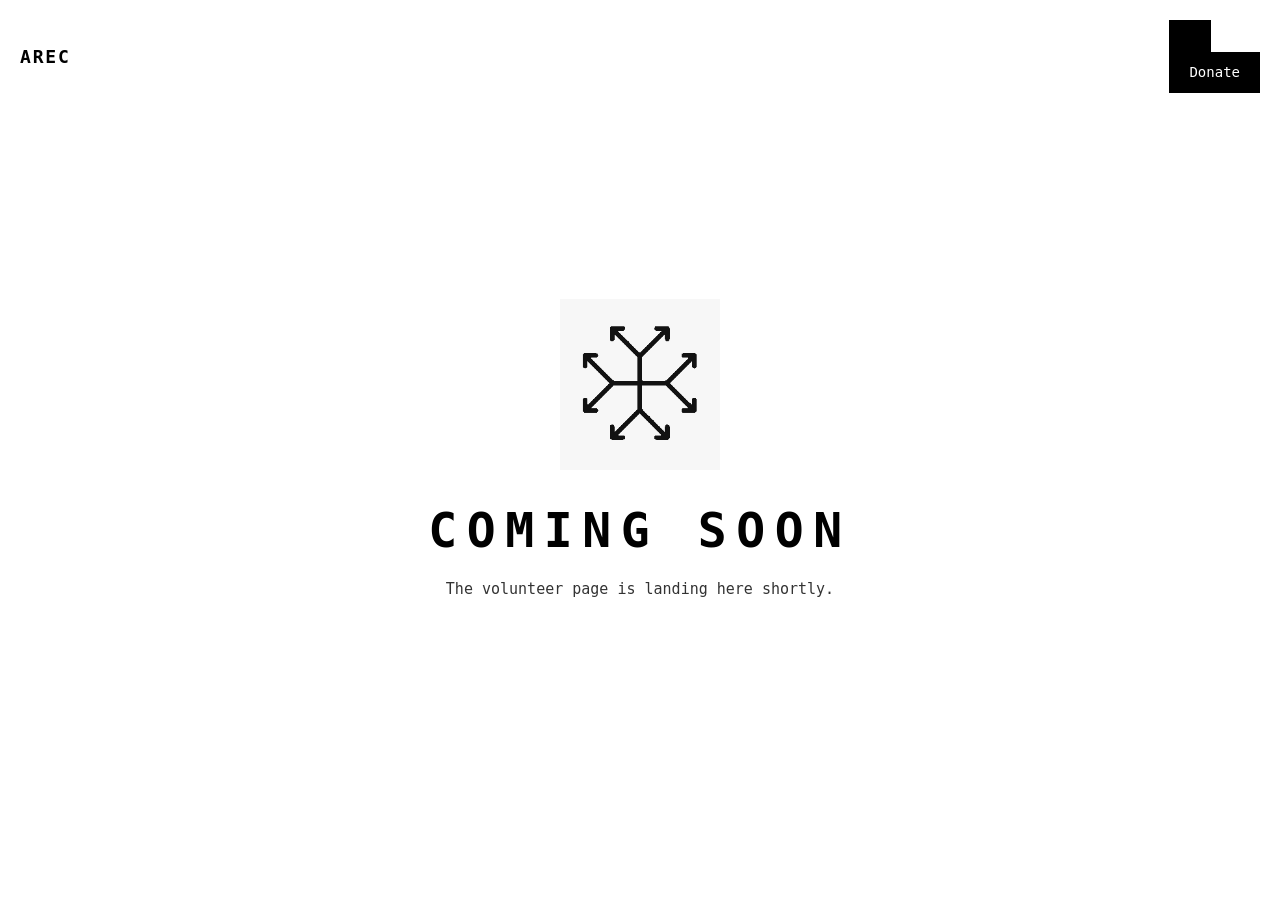
==== commit da011253: "Update index.html" ====
--- a/index.html
+++ b/index.html
@@ -1,517 +1,164 @@
 <!DOCTYPE html>
 <html lang="en">
 <head>
+    <meta charset="utf-8">
+    <title>AREC &mdash; Coming Soon</title>
+    <meta name="viewport" content="width=device-width, initial-scale=1">
+    <style>
+        * { box-sizing: border-box; margin: 0; padding: 0; }
+        html, body { height: 100%; }
+        body {
+            height: 100vh;
+            overflow: hidden;
+            background: #fff;
+            color: #000;
+            font-family: ui-monospace, SFMono-Regular, Menlo, Monaco, Consolas, monospace;
+            font-size: 16px;
+            line-height: 1.5;
+        }
+        a { color: #000; text-decoration: underline; }
+        button, .btn {
+            background: #000;
+            color: #fff;
+            border: none;
+            padding: 10px 20px;
+            font-family: inherit;
+            font-size: 14px;
+            cursor: pointer;
+            text-decoration: none;
+            display: inline-block;
+        }
+        button:hover, .btn:hover { background: #333; }
 
-    <meta charset="utf-8">
-    <title>AREC — A robotics league you can afford to join</title>
-    <meta name="description" content="AREC is a student-run robotics league. Build a robot from parts you already have, drive it over WiFi, and compete on the same field as everyone else.">
-    <meta name="author" content="AREC">
-    <meta name="theme-color" content="#0a0a0c">
-    <meta name="viewport" content="width=device-width, initial-scale=1">
+        .bar {
+            position: fixed;
+            top: 0; left: 0; right: 0;
+            padding: 20px;
+            display: flex;
+            align-items: center;
+            justify-content: space-between;
+            gap: 16px;
+        }
+        .brand { font-size: 18px; font-weight: 700; letter-spacing: 0.1em; }
 
-    <link rel="preconnect" href="https://fonts.googleapis.com">
-    <link rel="preconnect" href="https://fonts.gstatic.com" crossorigin>
-    <link rel="stylesheet" href="https://fonts.googleapis.com/css2?family=Geist:wght@300..700&amp;family=Geist+Mono:wght@400..600&amp;display=swap">
-    <link rel="stylesheet" href="assets/css/styles.css">
+        .waffle {
+            width: 32px; height: 32px;
+            display: grid;
+            grid-template-columns: repeat(3, 8px);
+            grid-template-rows: repeat(3, 8px);
+            gap: 4px;
+            cursor: pointer;
+            border: 1px solid #000;
+        }
+        .waffle div { background: #000; }
 
-    <link rel="apple-touch-icon" sizes="180x180" href="assets/apple-touch-icon.png">
-    <link rel="icon" type="image/png" sizes="32x32" href="assets/favicon-32x32.png">
-    <link rel="icon" type="image/png" sizes="16x16" href="assets/favicon-16x16.png">
+        .main {
+            height: 100vh;
+            display: flex;
+            flex-direction: column;
+            align-items: center;
+            justify-content: center;
+            text-align: center;
+            padding: 20px;
+        }
+        .logo { width: 160px; height: auto; margin-bottom: 24px; display: block; }
+        h1 { font-size: 48px; letter-spacing: 0.2em; text-transform: uppercase; }
+        p.sub { margin-top: 12px; font-size: 15px; color: #333; }
 
-    <script>document.documentElement.classList.add('js');</script>
+        .donate {
+            position: fixed;
+            bottom: 30px; left: 50%;
+            transform: translateX(-50%);
+        }
 
+        /* Modal */
+        .overlay {
+            position: fixed;
+            inset: 0;
+            background: rgba(0,0,0,0.9);
+            display: none;
+            align-items: center;
+            justify-content: center;
+            padding: 30px;
+            z-index: 10;
+        }
+        .overlay.open { display: flex; }
+        .modal {
+            background: #fff;
+            color: #000;
+            padding: 40px;
+            max-width: 420px;
+            width: 100%;
+            text-align: center;
+            position: relative;
+        }
+        .modal h2 { font-size: 26px; margin-bottom: 16px; text-transform: uppercase; letter-spacing: 0.1em; }
+        .modal p { margin-bottom: 16px; font-size: 15px; color: #222; }
+        .modal .email { font-size: 17px; font-weight: 700; margin-bottom: 20px; display: block; }
+        .close {
+            position: absolute;
+            top: 12px; right: 16px;
+            background: transparent;
+            color: #000;
+            padding: 6px;
+            font-size: 22px;
+            line-height: 1;
+        }
+        .close:hover { background: #f2f2f2; }
+    </style>
 </head>
+<body>
 
-<body id="top" class="dark-top">
+    <div class="bar">
+        <div class="brand">AREC</div>
+        <div>
+            <button class="waffle" id="waffle" aria-label="Volunteer links" aria-expanded="false" aria-controls="volunteer-modal">
+                <div></div><div></div><div></div>
+                <div></div><div></div><div></div>
+                <div></div><div></div><div></div>
+            </button>
+            <a class="btn" href="https://hcb.hackclub.com/donations/start/arec" target="_blank" rel="noopener noreferrer">Donate</a>
+        </div>
+    </div>
 
-    <a class="skip-link" href="#main">Skip to content</a>
+    <div class="main">
+        <img class="logo" src="logo.png" alt="AREC logo">
+        <h1>Coming Soon</h1>
+        <p class="sub">The volunteer page is landing here shortly.</p>
+    </div>
 
-    <header class="site-header">
-        <div class="shell site-header__inner">
+    <div class="overlay" id="volunteer-modal" aria-modal="true" role="dialog" aria-labelledby="modal-title">
+        <button class="close" id="close-modal" aria-label="Close">&times;</button>
+        <div class="modal">
+            <h2 id="modal-title">Volunteer</h2>
+            <p>Help run the league &mdash; set up fields, referee matches, mentor a team, or teach a workshop. No experience needed.</p>
+            <p>To volunteer, send one email to:</p>
+            <a class="email btn" href="mailto:join@arecrobotics.com?subject=I%20want%20to%20volunteer">join@arecrobotics.com</a>
+            <p style="font-size:13px;color:#555;margin-top:18px;">Tell us where you are and what you&rsquo;d like to do.</p>
+        </div>
+    </div>
 
-            <a class="brand" href="index.html" aria-label="AREC home">
-                <svg class="brand__mark" viewBox="0 0 98 100" aria-hidden="true">
-                    <g fill="none" stroke="currentColor" stroke-width="2.6" stroke-linecap="butt" stroke-linejoin="miter">
-                        <polyline points="49.2,27.2 49.2,73.2"/>
-                        <polyline points="23.8,48.8 75.1,48.8"/>
-                        <polyline points="49.2,27.2 25.7,1.3"/>
-                        <polyline points="49.2,27.2 69.7,1.3"/>
-                        <polyline points="49.2,73.2 25.7,97.9"/>
-                        <polyline points="49.2,73.2 69.7,97.9"/>
-                        <polyline points="23.8,48.8 1.3,29.8"/>
-                        <polyline points="23.8,48.8 1.3,71.7"/>
-                        <polyline points="75.1,48.8 96.3,29.8"/>
-                        <polyline points="75.1,48.8 96.3,71.7"/>
-                        <polyline points="36.7,1.3 25.7,1.3 25.7,12.3"/>
-                        <polyline points="58.7,1.3 69.7,1.3 69.7,12.3"/>
-                        <polyline points="12.3,29.8 1.3,29.8 1.3,40.8"/>
-                        <polyline points="12.3,71.7 1.3,71.7 1.3,60.7"/>
-                        <polyline points="85.3,29.8 96.3,29.8 96.3,40.8"/>
-                        <polyline points="85.3,71.7 96.3,71.7 96.3,60.7"/>
-                        <polyline points="36.7,97.9 25.7,97.9 25.7,86.9"/>
-                        <polyline points="58.7,97.9 69.7,97.9 69.7,86.9"/>
-                    </g>
-                </svg>
-                <span class="brand__word">AREC</span>
-            </a>
+    <script>
+        const waffle = document.getElementById('waffle');
+        const overlay = document.getElementById('volunteer-modal');
+        const close = document.getElementById('close-modal');
 
-            <nav class="nav" aria-label="Main">
-                <a href="index.html" aria-current="page">Home</a>
-                <a href="league.html">League</a>
-                <a href="robot.html">Robot</a>
-                <a href="register.html">Register</a>
-                <a href="volunteer.html">Volunteer</a>
-            </nav>
+        function openModal() {
+            overlay.classList.add('open');
+            waffle.setAttribute('aria-expanded', 'true');
+            overlay.focus();
+        }
+        function closeModal() {
+            overlay.classList.remove('open');
+            waffle.setAttribute('aria-expanded', 'false');
+            waffle.focus();
+        }
 
-            <div class="header-actions">
-
-                <div class="tools">
-                    <button class="tools__toggle" type="button" aria-expanded="false" aria-controls="tools-menu" aria-label="More links">
-                        <svg viewBox="0 0 24 24" aria-hidden="true">
-                            <g fill="none" stroke="currentColor" stroke-width="1.6">
-                                <rect x="3" y="3" width="7" height="7" rx="1.6"/>
-                                <rect x="14" y="3" width="7" height="7" rx="1.6"/>
-                                <rect x="3" y="14" width="7" height="7" rx="1.6"/>
-                                <rect x="14" y="14" width="7" height="7" rx="1.6"/>
-                            </g>
-                        </svg>
-                    </button>
-
-                    <div class="tools__menu" id="tools-menu" hidden>
-                        <p class="tools__label">Your AREC</p>
-                        <a href="https://tms.arecrobotics.com/" target="_blank" rel="noopener noreferrer">Team dashboard<span>tms.arecrobotics.com</span></a>
-                        <a href="https://auth.albt.qzz.io" target="_blank" rel="noopener noreferrer">Account<span>Sign in or create one</span></a>
-                        <a href="https://mail.arecrobotics.com" target="_blank" rel="noopener noreferrer">Email<span>mail.arecrobotics.com</span></a>
-                        <a href="https://hcb.hackclub.com/arec" target="_blank" rel="noopener noreferrer">Finances<span>hcb.hackclub.com/arec</span></a>
-                    </div>
-                </div>
-
-                <a class="btn btn--sm btn--primary header-cta" href="register.html">Register</a>
-
-                <button class="menu-toggle" type="button" aria-expanded="false" aria-controls="mobile-nav" aria-label="Open menu">
-                    <span></span>
-                    <span></span>
-                </button>
-
-            </div>
-        </div>
-
-        <div class="mobile-nav" id="mobile-nav" hidden>
-            <nav class="shell" aria-label="Mobile">
-                <ul class="mobile-nav__list">
-                    <li><a href="index.html" aria-current="page">Home</a></li>
-                    <li><a href="league.html">League</a></li>
-                    <li><a href="robot.html">Robot</a></li>
-                    <li><a href="register.html">Register</a></li>
-                    <li><a href="volunteer.html">Volunteer</a></li>
-                </ul>
-
-                <p class="mobile-nav__label">Your AREC</p>
-                <div class="mobile-nav__tools">
-                    <a href="https://tms.arecrobotics.com/" target="_blank" rel="noopener noreferrer">Team dashboard<span>tms.arecrobotics.com</span></a>
-                    <a href="https://auth.albt.qzz.io" target="_blank" rel="noopener noreferrer">Account<span>Sign in</span></a>
-                    <a href="https://mail.arecrobotics.com" target="_blank" rel="noopener noreferrer">Email<span>Webmail</span></a>
-                    <a href="https://hcb.hackclub.com/arec" target="_blank" rel="noopener noreferrer">Finances<span>Ledger</span></a>
-                </div>
-
-                <a class="btn btn--primary btn--block" href="register.html">Register a team</a>
-            </nav>
-        </div>
-    </header>
-
-    <main id="main">
-
-        <section class="hero">
-            <div class="shell">
-
-                <div class="hero__head">
-                    <span class="pill"><span class="pill__dot"></span>2027 season · team registration is open</span>
-                    <h1>Build a robot.<br>Drive it over <em>WiFi</em>.<br>Play.</h1>
-                </div>
-
-                <div class="hero__body">
-                    <div class="hero__copy">
-                        <p class="hero__lead">
-                            AREC is a robotics league for students who would rather build than buy.
-                            Pick your own parts, put a WiFi board in the middle, and compete on the
-                            same field as everyone else.
-                        </p>
-
-                        <div class="btn-row">
-                            <a class="btn btn--spark" href="register.html">Register a team</a>
-                            <a class="btn btn--ghost-light" href="#how">How it works</a>
-                        </div>
-
-                        <div class="hero__note">
-                            <span>Open to schools, clubs and independent teams</span>
-                            <span>No robot needed to sign up</span>
-                        </div>
-                    </div>
-
-                    <aside class="spec-card" data-reveal aria-label="Season at a glance">
-                        <div class="spec-card__head">
-                            <span>Season 2027</span>
-                            <span class="spec-card__live">Open</span>
-                        </div>
-                        <dl>
-                            <div>
-                                <dt>Robot</dt>
-                                <dd>18 in · 30 lb · 12 V</dd>
-                            </div>
-                            <div>
-                                <dt>Control</dt>
-                                <dd>WiFi from a laptop or tablet</dd>
-                            </div>
-                            <div>
-                                <dt>Signup fee</dt>
-                                <dd>Announced soon</dd>
-                            </div>
-                            <div>
-                                <dt>Events</dt>
-                                <dd>Community and official</dd>
-                            </div>
-                        </dl>
-                        <div class="spec-card__foot">
-                            <span class="mono" style="font-size:.66rem;letter-spacing:.1em;text-transform:uppercase;color:var(--night-muted);">Rules before you build</span>
-                            <a href="league.html#season">Season timeline &rarr;</a>
-                        </div>
-                    </aside>
-                </div>
-
-            </div>
-        </section>
-
-        <div class="stats">
-            <div class="shell stats__grid">
-                <div class="stats__item">
-                    <p class="stats__value">18 in</p>
-                    <p class="stats__label">Largest robot, measured on any side</p>
-                </div>
-                <div class="stats__item">
-                    <p class="stats__value">30 lb</p>
-                    <p class="stats__label">Ready to compete, battery in</p>
-                </div>
-                <div class="stats__item">
-                    <p class="stats__value">12 V</p>
-                    <p class="stats__label">Highest voltage anywhere on the robot</p>
-                </div>
-                <div class="stats__item">
-                    <p class="stats__value">1</p>
-                    <p class="stats__label">Rule about how you drive it</p>
-                </div>
-            </div>
-        </div>
-
-        <section class="section">
-            <div class="shell">
-                <header class="section-head" data-reveal>
-                    <p class="eyebrow"><span class="eyebrow__num">01</span> The idea</p>
-                    <div class="section-head__body">
-                        <h2 class="section-title">The robot should decide the match, not the budget.</h2>
-                        <p class="lead">
-                            Every team builds its own machine, drives it the same way, and plays on
-                            the same field. You do not have to buy a kit, and there is no parts list to
-                            follow. If you can get a chassis moving, you can compete.
-                        </p>
-                    </div>
-                </header>
-
-                <div class="split">
-                    <div class="stack" data-reveal>
-                        <p class="body">
-                            We keep the rules short and publish them before the season, so you can
-                            build to them instead of guessing. Size, weight, voltage and the driving
-                            rule are the only hard limits.
-                        </p>
-                        <p class="body">
-                            Everything else is yours: the chassis, the motors, the shape, the code.
-                            Some teams build from parts they already have. Others start with a build
-                            bundle. Both end up on the same field.
-                        </p>
-                    </div>
-
-                    <div class="callout callout--wash" data-reveal>
-                        <div>
-                            <h3>First robot? Start at a workshop.</h3>
-                            <p>We run hands-on build sessions through the season. Free for teams in the league.</p>
-                        </div>
-                        <a class="text-link" href="league.html#get">What teams get</a>
-                    </div>
-                </div>
-            </div>
-        </section>
-
-        <section class="section section--surface" id="how">
-            <div class="shell">
-                <header class="section-head" data-reveal>
-                    <p class="eyebrow"><span class="eyebrow__num">02</span> How it works</p>
-                    <div class="section-head__body">
-                        <h2 class="section-title">From signup to your first match.</h2>
-                        <p class="lead">Four steps. We handle the field, the referees and the paperwork along the way.</p>
-                    </div>
-                </header>
-
-                <div class="grid grid--4" data-reveal-group>
-                    <article class="card" data-reveal>
-                        <span class="card__num">01</span>
-                        <h3 class="card-title">Register</h3>
-                        <p>Make an account and create your team. That is the whole signup, and it costs nothing.</p>
-                    </article>
-                    <article class="card" data-reveal>
-                        <span class="card__num">02</span>
-                        <h3 class="card-title">Build</h3>
-                        <p>Use any chassis, motors and motor driver you like. The one fixed part is the controller, and it needs WiFi.</p>
-                    </article>
-                    <article class="card" data-reveal>
-                        <span class="card__num">03</span>
-                        <h3 class="card-title">Drive</h3>
-                        <p>Drive from a laptop or tablet with our app. Join the venue network, or let the robot make its own.</p>
-                    </article>
-                    <article class="card" data-reveal>
-                        <span class="card__num">04</span>
-                        <h3 class="card-title">Compete</h3>
-                        <p>Sign up for the events you want and turn up. We bring the field, the referees and the game pieces.</p>
-                    </article>
-                </div>
-
-                <div class="callout" style="margin-top:16px;" data-reveal>
-                    <div>
-                        <h3>Not sure where to start?</h3>
-                        <p>The robot rules are short. Read them once and you will know what to build.</p>
-                    </div>
-                    <a class="btn btn--ghost btn--sm" href="robot.html">Robot rules</a>
-                </div>
-            </div>
-        </section>
-
-        <section class="section" id="get">
-            <div class="shell">
-                <header class="section-head" data-reveal>
-                    <p class="eyebrow"><span class="eyebrow__num">03</span> What teams get</p>
-                    <div class="section-head__body">
-                        <h2 class="section-title">Support that comes with the season.</h2>
-                        <p class="lead">
-                            Workshops, mentors, the rules and help with the cost. None of it is an
-                            extra you have to ask for.
-                        </p>
-                    </div>
-                </header>
-
-                <div class="grid grid--3" data-reveal-group>
-                    <article class="card" data-reveal>
-                        <h3 class="card-title">Your own design</h3>
-                        <p>Any chassis, any motors, any motor driver. Start from parts you already own, or buy a build bundle and add your own controller.</p>
-                    </article>
-                    <article class="card" data-reveal>
-                        <h3 class="card-title">WiFi driving</h3>
-                        <p>One way to drive, for everyone. No Bluetooth, no radio, no cables trailing across the field.</p>
-                    </article>
-                    <article class="card" data-reveal>
-                        <h3 class="card-title">Build workshops</h3>
-                        <p>Hands-on sessions where we help you get a robot moving. No experience needed, and free for teams in the league.</p>
-                    </article>
-                    <article class="card" data-reveal>
-                        <h3 class="card-title">Rules you can build to</h3>
-                        <p>Size, weight, voltage and the driving rule, published before the season starts.</p>
-                    </article>
-                    <article class="card" data-reveal>
-                        <h3 class="card-title">Real events</h3>
-                        <p>Community and official events with referees, scores and a game piece you can print at home.</p>
-                    </article>
-                    <article class="card" data-reveal>
-                        <h3 class="card-title">Help with costs</h3>
-                        <p>Sponsorship covers parts, workshop space and entry fees, so the price of a robot does not decide who gets to play.</p>
-                    </article>
-                </div>
-            </div>
-        </section>
-
-        <section class="section section--surface" id="season">
-            <div class="shell">
-                <header class="section-head" data-reveal>
-                    <p class="eyebrow"><span class="eyebrow__num">04</span> The 2027 season</p>
-                    <div class="section-head__body">
-                        <h2 class="section-title">The dates that are already set.</h2>
-                        <p class="lead">Registration first, then the game, then the rules. Everything else is announced closer to the events.</p>
-                    </div>
-                </header>
-
-                <ol class="timeline" data-reveal-group>
-                    <li class="timeline__item" data-reveal>
-                        <span class="timeline__date">Oct 26</span>
-                        <div class="timeline__body">
-                            <h3>Team registration opens</h3>
-                            <p>Make an account, create your team, and you are in. Nothing is charged at signup.</p>
-                        </div>
-                        <span class="timeline__tag">Signup</span>
-                    </li>
-                    <li class="timeline__item" data-reveal>
-                        <span class="timeline__date">Nov 1</span>
-                        <div class="timeline__body">
-                            <h3>The game piece is revealed</h3>
-                            <p>See what you will be playing with, then start sketching ideas.</p>
-                        </div>
-                        <span class="timeline__tag">Game</span>
-                    </li>
-                    <li class="timeline__item" data-reveal>
-                        <span class="timeline__date">Nov 9</span>
-                        <div class="timeline__body">
-                            <h3>Game piece store opens</h3>
-                            <p>Order a printed piece, or print one yourself at home for free.</p>
-                        </div>
-                        <span class="timeline__tag">Store</span>
-                    </li>
-                    <li class="timeline__item" data-reveal>
-                        <span class="timeline__date">Dec 1</span>
-                        <div class="timeline__body">
-                            <h3>The full rulebook lands</h3>
-                            <p>Everything you need to design, build and check your robot for the season.</p>
-                        </div>
-                        <span class="timeline__tag">Rules</span>
-                    </li>
-                </ol>
-
-                <p style="margin-top:22px;" data-reveal>
-                    <a class="text-link" href="league.html#season">See the full season timeline</a>
-                </p>
-            </div>
-        </section>
-
-        <section class="section" id="sponsors">
-            <div class="shell">
-                <header class="section-head" data-reveal>
-                    <p class="eyebrow"><span class="eyebrow__num">05</span> Sponsors</p>
-                    <div class="section-head__body">
-                        <h2 class="section-title">Put your name behind a team that needs it.</h2>
-                        <p class="lead">
-                            Sponsorship pays for hardware, workshop space and entry fees. Every
-                            contribution goes to teams in the league.
-                        </p>
-                    </div>
-                </header>
-
-                <div class="logo-grid" data-reveal-group aria-label="Sponsor logo slots">
-                    <a class="logo-slot" href="league.html#sponsors" data-reveal>Your logo</a>
-                    <a class="logo-slot" href="league.html#sponsors" data-reveal>Your logo</a>
-                    <a class="logo-slot" href="league.html#sponsors" data-reveal>Your logo</a>
-                    <a class="logo-slot" href="league.html#sponsors" data-reveal>Your logo</a>
-                    <a class="logo-slot" href="league.html#sponsors" data-reveal>Your logo</a>
-                    <a class="logo-slot" href="league.html#sponsors" data-reveal>Your logo</a>
-                </div>
-
-                <div class="callout" style="margin-top:16px;" data-reveal>
-                    <div>
-                        <h3>Logo slots are open for 2027.</h3>
-                        <p>Three ways to help, from one team's parts to the whole season.</p>
-                    </div>
-                    <div class="btn-row">
-                        <a class="btn btn--primary btn--sm" href="mailto:join@arecrobotics.com?subject=Sponsoring%20AREC">Sponsor AREC</a>
-                        <a class="btn btn--ghost btn--sm" href="https://hcb.hackclub.com/donations/start/arec" target="_blank" rel="noopener noreferrer">Donate</a>
-                    </div>
-                </div>
-            </div>
-        </section>
-
-        <section class="contact">
-            <div class="shell contact__inner">
-                <div class="contact__head">
-                    <div data-reveal>
-                        <p class="eyebrow"><span class="eyebrow__num">&rarr;</span> Get in touch</p>
-                        <h2 style="margin-top:16px;">Questions about joining, mentoring or sponsoring?</h2>
-                    </div>
-                    <p class="contact__note" data-reveal>
-                        One of us reads every email and replies. Usually within a couple of days.
-                    </p>
-                </div>
-
-                <div data-reveal>
-                    <a class="contact__email" href="mailto:join@arecrobotics.com">join@<wbr>arecrobotics.com</a>
-                </div>
-
-                <div class="contact__meta">
-                    <span>Instagram <a href="https://instagram.com/join.arec" target="_blank" rel="noopener noreferrer">@join.arec</a></span>
-                    <span>Volunteering <a href="volunteer.html">Start here</a></span>
-                    <span>Press and schools <a href="mailto:info@arecrobotics.com">info@arecrobotics.com</a></span>
-                </div>
-            </div>
-        </section>
-
-    </main>
-
-    <footer class="site-footer">
-        <div class="shell">
-            <div class="footer__grid">
-
-                <div class="footer__brand">
-                    <a class="brand" href="index.html" aria-label="AREC home">
-                        <svg class="brand__mark" viewBox="0 0 98 100" aria-hidden="true">
-                            <g fill="none" stroke="currentColor" stroke-width="2.6" stroke-linecap="butt" stroke-linejoin="miter">
-                                <polyline points="49.2,27.2 49.2,73.2"/>
-                                <polyline points="23.8,48.8 75.1,48.8"/>
-                                <polyline points="49.2,27.2 25.7,1.3"/>
-                                <polyline points="49.2,27.2 69.7,1.3"/>
-                                <polyline points="49.2,73.2 25.7,97.9"/>
-                                <polyline points="49.2,73.2 69.7,97.9"/>
-                                <polyline points="23.8,48.8 1.3,29.8"/>
-                                <polyline points="23.8,48.8 1.3,71.7"/>
-                                <polyline points="75.1,48.8 96.3,29.8"/>
-                                <polyline points="75.1,48.8 96.3,71.7"/>
-                                <polyline points="36.7,1.3 25.7,1.3 25.7,12.3"/>
-                                <polyline points="58.7,1.3 69.7,1.3 69.7,12.3"/>
-                                <polyline points="12.3,29.8 1.3,29.8 1.3,40.8"/>
-                                <polyline points="12.3,71.7 1.3,71.7 1.3,60.7"/>
-                                <polyline points="85.3,29.8 96.3,29.8 96.3,40.8"/>
-                                <polyline points="85.3,71.7 96.3,71.7 96.3,60.7"/>
-                                <polyline points="36.7,97.9 25.7,97.9 25.7,86.9"/>
-                                <polyline points="58.7,97.9 69.7,97.9 69.7,86.9"/>
-                            </g>
-                        </svg>
-                        <span class="brand__word">AREC</span>
-                    </a>
-                    <p class="footer__tagline">A student-run robotics league. Any robot that fits the rules, one field for everyone.</p>
-                </div>
-
-                <div>
-                    <p class="footer__heading">Explore</p>
-                    <ul class="footer__list">
-                        <li><a href="league.html">The league</a></li>
-                        <li><a href="robot.html">Robot rules</a></li>
-                        <li><a href="register.html">Register</a></li>
-                        <li><a href="volunteer.html">Volunteer</a></li>
-                    </ul>
-                </div>
-
-                <div>
-                    <p class="footer__heading">Your AREC</p>
-                    <ul class="footer__list">
-                        <li><a href="https://tms.arecrobotics.com/" target="_blank" rel="noopener noreferrer">Team dashboard<span>tms.arecrobotics.com</span></a></li>
-                        <li><a href="https://auth.albt.qzz.io" target="_blank" rel="noopener noreferrer">Account<span>Sign in or create one</span></a></li>
-                        <li><a href="https://mail.arecrobotics.com" target="_blank" rel="noopener noreferrer">Email<span>Webmail</span></a></li>
-                        <li><a href="https://hcb.hackclub.com/arec" target="_blank" rel="noopener noreferrer">Finances<span>Public ledger</span></a></li>
-                    </ul>
-                </div>
-
-                <div>
-                    <p class="footer__heading">Contact</p>
-                    <ul class="footer__list">
-                        <li><a href="mailto:join@arecrobotics.com">join@arecrobotics.com</a></li>
-                        <li><a href="mailto:info@arecrobotics.com">info@arecrobotics.com</a></li>
-                        <li><a href="https://instagram.com/join.arec" target="_blank" rel="noopener noreferrer">Instagram<span>@join.arec</span></a></li>
-                    </ul>
-                </div>
-
-            </div>
-
-            <div class="footer__bottom">
-                <span>&copy; <span data-year>2026</span> AREC — Alliance for Robotics Education and Competition</span>
-                <a href="#top">Back to top &uarr;</a>
-            </div>
-
-            <span class="footer__mark" aria-hidden="true">AREC</span>
-        </div>
-    </footer>
-
-    <script src="assets/js/site.js"></script>
+        waffle.addEventListener('click', openModal);
+        close.addEventListener('click', closeModal);
+        overlay.addEventListener('click', (e) => { if (e.target === overlay) closeModal(); });
+        document.addEventListener('keydown', (e) => { if (e.key === 'Escape') closeModal(); });
+    </script>
 
 </body>
 </html>
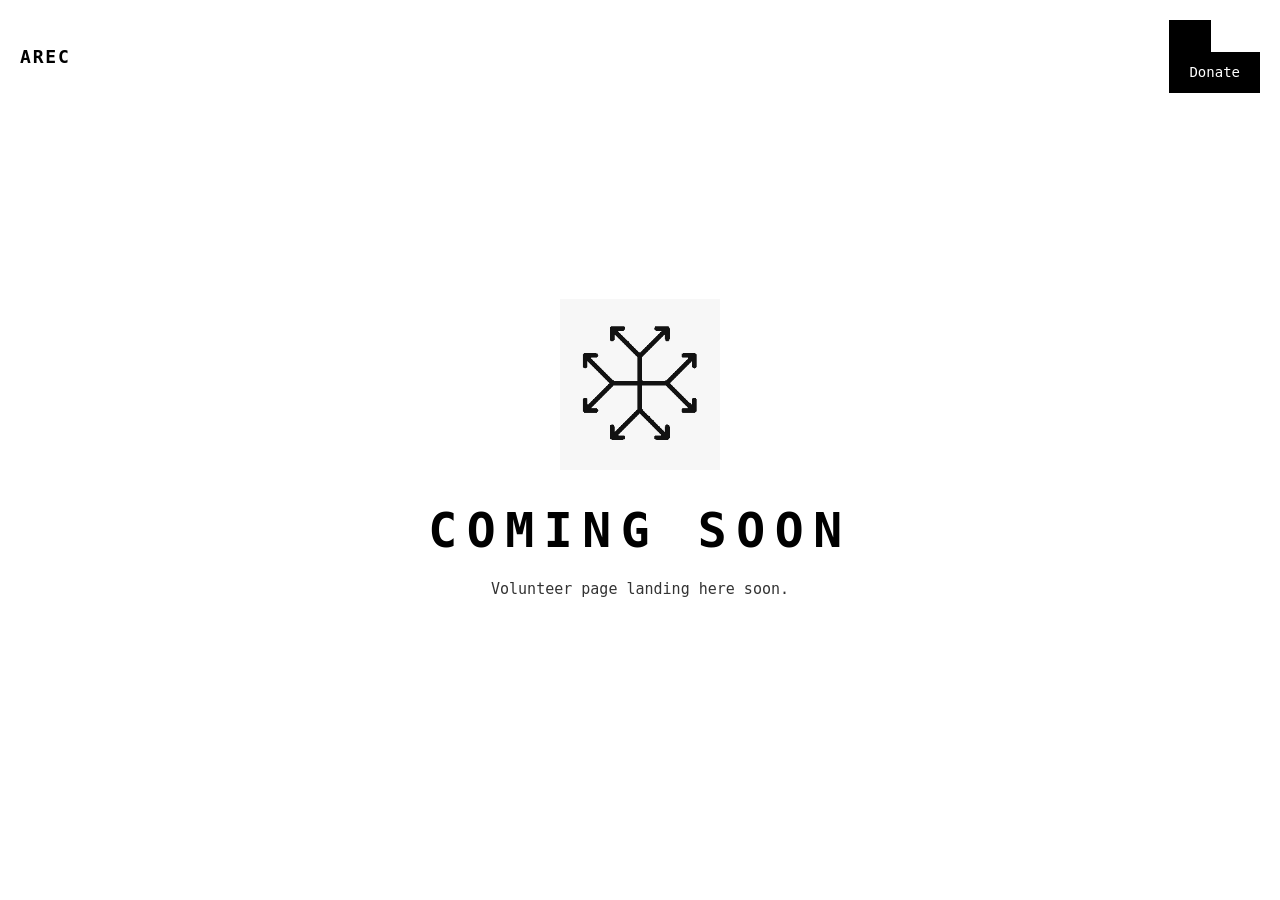
==== commit a9b260d4: "Update index.html" ====
--- a/index.html
+++ b/index.html
@@ -2,7 +2,7 @@
 <html lang="en">
 <head>
     <meta charset="utf-8">
-    <title>AREC &mdash; Coming Soon</title>
+    <title>AREC - Coming Soon</title>
     <meta name="viewport" content="width=device-width, initial-scale=1">
     <style>
         * { box-sizing: border-box; margin: 0; padding: 0; }
@@ -124,17 +124,17 @@
     <div class="main">
         <img class="logo" src="logo.png" alt="AREC logo">
         <h1>Coming Soon</h1>
-        <p class="sub">The volunteer page is landing here shortly.</p>
+        <p class="sub">Volunteer page landing here soon.</p>
     </div>
 
     <div class="overlay" id="volunteer-modal" aria-modal="true" role="dialog" aria-labelledby="modal-title">
         <button class="close" id="close-modal" aria-label="Close">&times;</button>
         <div class="modal">
             <h2 id="modal-title">Volunteer</h2>
-            <p>Help run the league &mdash; set up fields, referee matches, mentor a team, or teach a workshop. No experience needed.</p>
-            <p>To volunteer, send one email to:</p>
-            <a class="email btn" href="mailto:join@arecrobotics.com?subject=I%20want%20to%20volunteer">join@arecrobotics.com</a>
-            <p style="font-size:13px;color:#555;margin-top:18px;">Tell us where you are and what you&rsquo;d like to do.</p>
+            <p>Help run the league - set up fields, ref matches, mentor a team, whatever. No experience needed.</p>
+            <p>Just email us at:</p>
+            <a class="email btn" href="mailto:join@arecrobotics.com?subject=I want to volunteer">join@arecrobotics.com</a>
+            <p style="font-size:13px;color:#555;margin-top:18px;">Tell us where you're from and what you want to do.</p>
         </div>
     </div>
 
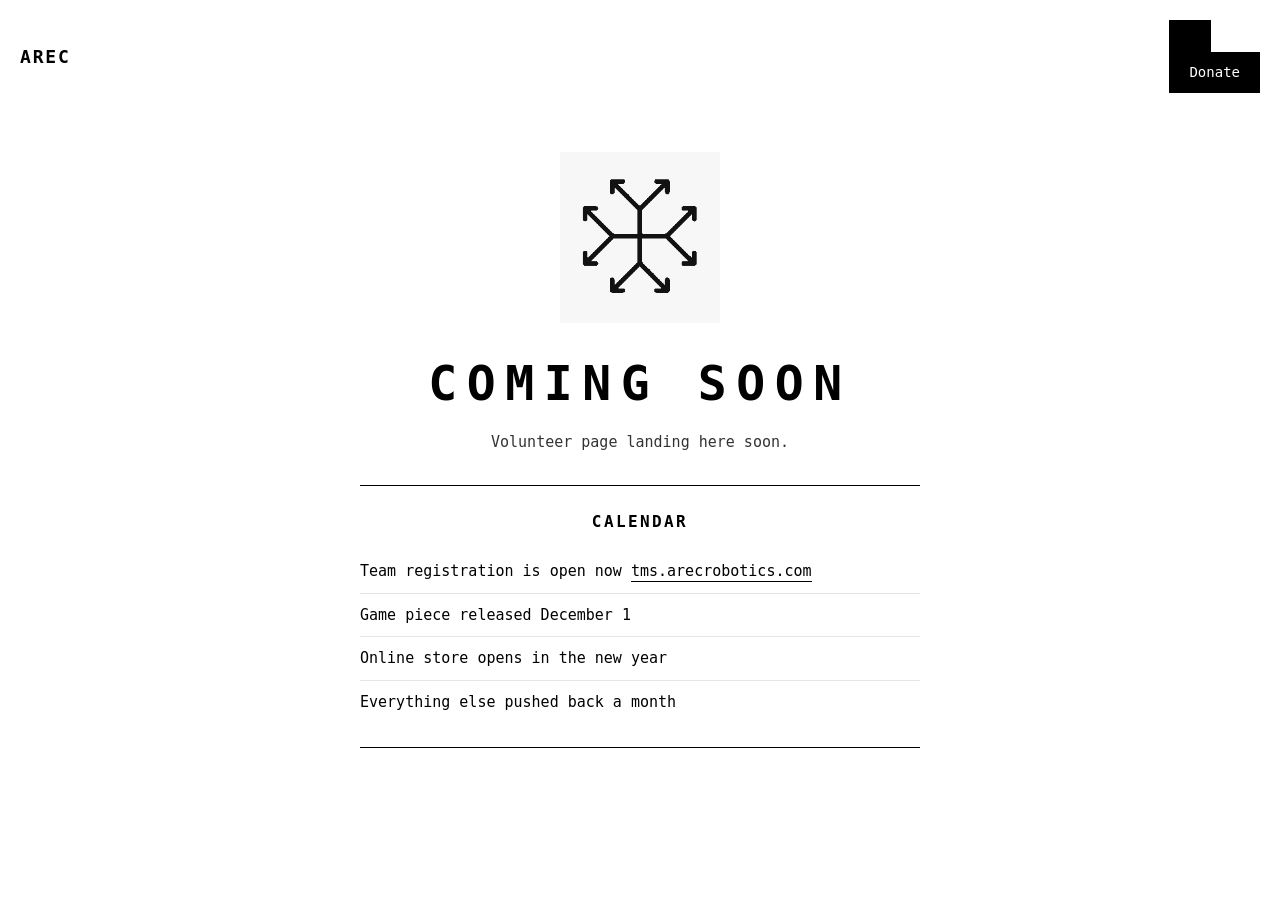
==== commit 09684a45: "Update index.html" ====
--- a/index.html
+++ b/index.html
@@ -60,10 +60,35 @@
             justify-content: center;
             text-align: center;
             padding: 20px;
+            overflow-y: auto;
         }
         .logo { width: 160px; height: auto; margin-bottom: 24px; display: block; }
         h1 { font-size: 48px; letter-spacing: 0.2em; text-transform: uppercase; }
         p.sub { margin-top: 12px; font-size: 15px; color: #333; }
+
+        .calendar {
+            margin-top: 32px;
+            border-top: 1px solid #000;
+            border-bottom: 1px solid #000;
+            padding: 24px 0;
+            width: 100%;
+            max-width: 560px;
+        }
+        .calendar h2 {
+            font-size: 16px;
+            text-transform: uppercase;
+            letter-spacing: 0.15em;
+            margin-bottom: 16px;
+        }
+        .calendar ul { list-style: none; text-align: left; }
+        .calendar li {
+            padding: 10px 0;
+            border-bottom: 1px solid #e5e5e5;
+            font-size: 15px;
+        }
+        .calendar li:last-child { border-bottom: none; }
+        .calendar a { text-decoration: none; border-bottom: 1px solid #000; padding-bottom: 1px; }
+        .calendar a:hover { background: #f2f2f2; }
 
         .donate {
             position: fixed;
@@ -125,6 +150,16 @@
         <img class="logo" src="logo.png" alt="AREC logo">
         <h1>Coming Soon</h1>
         <p class="sub">Volunteer page landing here soon.</p>
+
+        <div class="calendar">
+            <h2>Calendar</h2>
+            <ul>
+                <li>Team registration is open now <a href="https://tms.arecrobotics.com" target="_blank" rel="noopener noreferrer">tms.arecrobotics.com</a></li>
+                <li>Game piece released December 1</li>
+                <li>Online store opens in the new year</li>
+                <li>Everything else pushed back a month</li>
+            </ul>
+        </div>
     </div>
 
     <div class="overlay" id="volunteer-modal" aria-modal="true" role="dialog" aria-labelledby="modal-title">
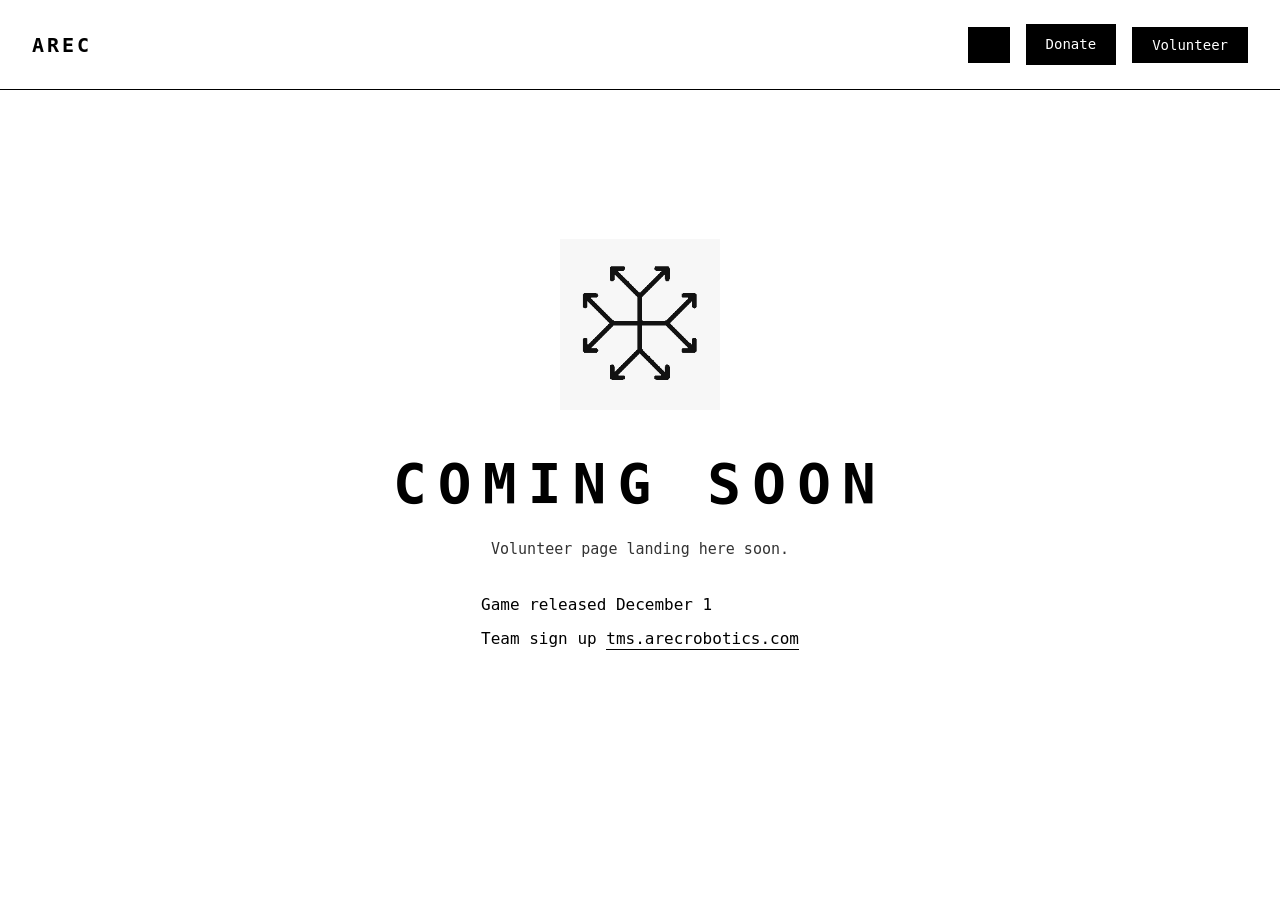
==== commit 08c2520a: "Update index.html" ====
--- a/index.html
+++ b/index.html
@@ -33,16 +33,28 @@
         .bar {
             position: fixed;
             top: 0; left: 0; right: 0;
-            padding: 20px;
+            padding: 24px 32px;
             display: flex;
             align-items: center;
             justify-content: space-between;
+            gap: 20px;
+            border-bottom: 1px solid #000;
+        }
+        .brand {
+            font-size: 20px;
+            font-weight: 700;
+            letter-spacing: 0.15em;
+            text-decoration: none;
+        }
+        .bar__right {
+            display: flex;
+            align-items: center;
             gap: 16px;
-        }
-        .brand { font-size: 18px; font-weight: 700; letter-spacing: 0.1em; }
+            position: relative;
+        }
 
         .waffle {
-            width: 32px; height: 32px;
+            width: 36px; height: 36px;
             display: grid;
             grid-template-columns: repeat(3, 8px);
             grid-template-rows: repeat(3, 8px);
@@ -52,6 +64,30 @@
         }
         .waffle div { background: #000; }
 
+        .waffle-menu {
+            position: absolute;
+            top: 100%;
+            right: 0;
+            margin-top: 10px;
+            background: #fff;
+            border: 1px solid #000;
+            min-width: 260px;
+            display: none;
+            z-index: 20;
+        }
+        .waffle-menu.open { display: block; }
+        .waffle-menu a {
+            display: block;
+            padding: 12px 16px;
+            text-decoration: none;
+            border-bottom: 1px solid #e5e5e5;
+            font-size: 14px;
+        }
+        .waffle-menu a:last-child { border-bottom: none; }
+        .waffle-menu a:hover { background: #f2f2f2; }
+        .waffle-menu .label { font-weight: 700; }
+        .waffle-menu .url { font-size: 12px; color: #333; }
+
         .main {
             height: 100vh;
             display: flex;
@@ -59,40 +95,31 @@
             align-items: center;
             justify-content: center;
             text-align: center;
-            padding: 20px;
+            padding: 24px;
             overflow-y: auto;
         }
-        .logo { width: 160px; height: auto; margin-bottom: 24px; display: block; }
-        h1 { font-size: 48px; letter-spacing: 0.2em; text-transform: uppercase; }
-        p.sub { margin-top: 12px; font-size: 15px; color: #333; }
-
-        .calendar {
-            margin-top: 32px;
-            border-top: 1px solid #000;
+        .logo { width: 160px; height: auto; margin-bottom: 32px; display: block; }
+        h1 { font-size: 56px; letter-spacing: 0.2em; text-transform: uppercase; margin-bottom: 12px; }
+        p.sub { font-size: 15px; color: #333; margin-bottom: 32px; }
+
+        .dates {
+            text-align: left;
+            max-width: 400px;
+        }
+        .dates p {
+            font-size: 16px;
+            margin-bottom: 10px;
+        }
+        .dates a {
+            text-decoration: none;
             border-bottom: 1px solid #000;
-            padding: 24px 0;
-            width: 100%;
-            max-width: 560px;
-        }
-        .calendar h2 {
-            font-size: 16px;
-            text-transform: uppercase;
-            letter-spacing: 0.15em;
-            margin-bottom: 16px;
-        }
-        .calendar ul { list-style: none; text-align: left; }
-        .calendar li {
-            padding: 10px 0;
-            border-bottom: 1px solid #e5e5e5;
-            font-size: 15px;
-        }
-        .calendar li:last-child { border-bottom: none; }
-        .calendar a { text-decoration: none; border-bottom: 1px solid #000; padding-bottom: 1px; }
-        .calendar a:hover { background: #f2f2f2; }
+            padding-bottom: 1px;
+        }
+        .dates a:hover { background: #f2f2f2; }
 
         .donate {
             position: fixed;
-            bottom: 30px; left: 50%;
+            bottom: 32px; left: 50%;
             transform: translateX(-50%);
         }
 
@@ -111,22 +138,22 @@
         .modal {
             background: #fff;
             color: #000;
-            padding: 40px;
+            padding: 48px;
             max-width: 420px;
             width: 100%;
             text-align: center;
             position: relative;
         }
-        .modal h2 { font-size: 26px; margin-bottom: 16px; text-transform: uppercase; letter-spacing: 0.1em; }
-        .modal p { margin-bottom: 16px; font-size: 15px; color: #222; }
-        .modal .email { font-size: 17px; font-weight: 700; margin-bottom: 20px; display: block; }
+        .modal h2 { font-size: 26px; margin-bottom: 20px; text-transform: uppercase; letter-spacing: 0.1em; }
+        .modal p { margin-bottom: 18px; font-size: 15px; color: #222; }
+        .modal .email { font-size: 18px; font-weight: 700; margin-bottom: 24px; display: block; }
         .close {
             position: absolute;
-            top: 12px; right: 16px;
+            top: 14px; right: 18px;
             background: transparent;
             color: #000;
             padding: 6px;
-            font-size: 22px;
+            font-size: 24px;
             line-height: 1;
         }
         .close:hover { background: #f2f2f2; }
@@ -135,14 +162,21 @@
 <body>
 
     <div class="bar">
-        <div class="brand">AREC</div>
-        <div>
-            <button class="waffle" id="waffle" aria-label="Volunteer links" aria-expanded="false" aria-controls="volunteer-modal">
+        <a class="brand" href="index.html">AREC</a>
+        <div class="bar__right">
+            <button class="waffle" id="waffle" aria-label="System links" aria-expanded="false" aria-controls="waffle-menu">
                 <div></div><div></div><div></div>
                 <div></div><div></div><div></div>
                 <div></div><div></div><div></div>
             </button>
+            <div class="waffle-menu" id="waffle-menu">
+                <a href="https://hcb.hackclub.com/arec" target="_blank" rel="noopener noreferrer"><span class="label">Finances</span><span class="url">hcb.hackclub.com</span></a>
+                <a href="https://mail.arecrobotics.com" target="_blank" rel="noopener noreferrer"><span class="label">Mail &amp; services</span><span class="url">mail.arecrobotics.com</span></a>
+                <a href="https://tms.arecrobotics.com" target="_blank" rel="noopener noreferrer"><span class="label">Team management system</span><span class="url">tms.arecrobotics.com</span></a>
+                <a href="https://auth.albt.qzz.io" target="_blank" rel="noopener noreferrer"><span class="label">Central authentication server</span><span class="url">auth.albt.qzz.io</span></a>
+            </div>
             <a class="btn" href="https://hcb.hackclub.com/donations/start/arec" target="_blank" rel="noopener noreferrer">Donate</a>
+            <button class="btn" id="volunteer-btn">Volunteer</button>
         </div>
     </div>
 
@@ -151,14 +185,9 @@
         <h1>Coming Soon</h1>
         <p class="sub">Volunteer page landing here soon.</p>
 
-        <div class="calendar">
-            <h2>Calendar</h2>
-            <ul>
-                <li>Team registration is open now <a href="https://tms.arecrobotics.com" target="_blank" rel="noopener noreferrer">tms.arecrobotics.com</a></li>
-                <li>Game piece released December 1</li>
-                <li>Online store opens in the new year</li>
-                <li>Everything else pushed back a month</li>
-            </ul>
+        <div class="dates">
+            <p>Game released December 1</p>
+            <p>Team sign up <a href="https://tms.arecrobotics.com" target="_blank" rel="noopener noreferrer">tms.arecrobotics.com</a></p>
         </div>
     </div>
 
@@ -175,24 +204,35 @@
 
     <script>
         const waffle = document.getElementById('waffle');
+        const waffleMenu = document.getElementById('waffle-menu');
+        const volunteerBtn = document.getElementById('volunteer-btn');
         const overlay = document.getElementById('volunteer-modal');
         const close = document.getElementById('close-modal');
 
-        function openModal() {
+        function toggleWaffle() {
+            const open = waffleMenu.classList.toggle('open');
+            waffle.setAttribute('aria-expanded', open);
+        }
+        function openVolunteer() {
             overlay.classList.add('open');
-            waffle.setAttribute('aria-expanded', 'true');
             overlay.focus();
         }
-        function closeModal() {
+        function closeVolunteer() {
             overlay.classList.remove('open');
-            waffle.setAttribute('aria-expanded', 'false');
-            waffle.focus();
-        }
-
-        waffle.addEventListener('click', openModal);
-        close.addEventListener('click', closeModal);
-        overlay.addEventListener('click', (e) => { if (e.target === overlay) closeModal(); });
-        document.addEventListener('keydown', (e) => { if (e.key === 'Escape') closeModal(); });
+            volunteerBtn.focus();
+        }
+
+        waffle.addEventListener('click', toggleWaffle);
+        volunteerBtn.addEventListener('click', openVolunteer);
+        close.addEventListener('click', closeVolunteer);
+        overlay.addEventListener('click', (e) => { if (e.target === overlay) closeVolunteer(); });
+        document.addEventListener('click', (e) => {
+            if (!waffle.contains(e.target) && !waffleMenu.contains(e.target)) {
+                waffleMenu.classList.remove('open');
+                waffle.setAttribute('aria-expanded', 'false');
+            }
+        });
+        document.addEventListener('keydown', (e) => { if (e.key === 'Escape') closeVolunteer(); });
     </script>
 
 </body>
